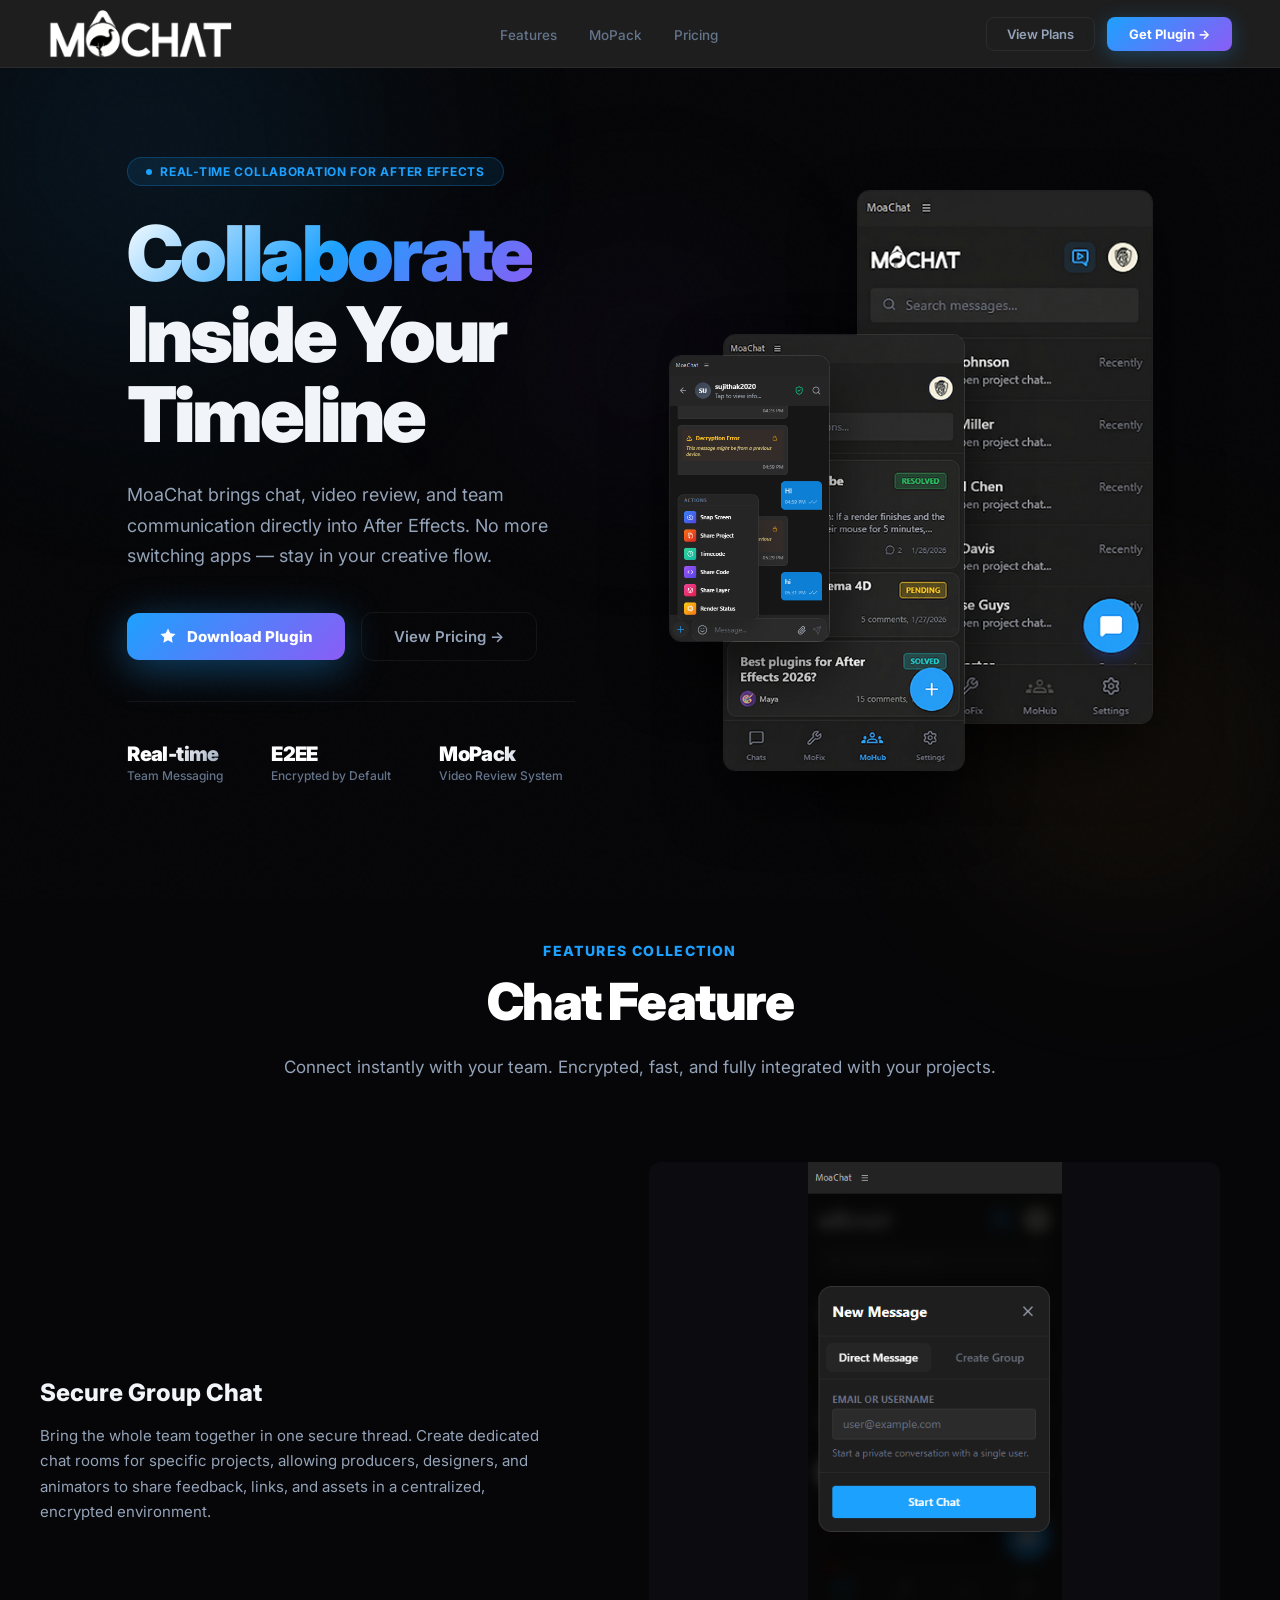
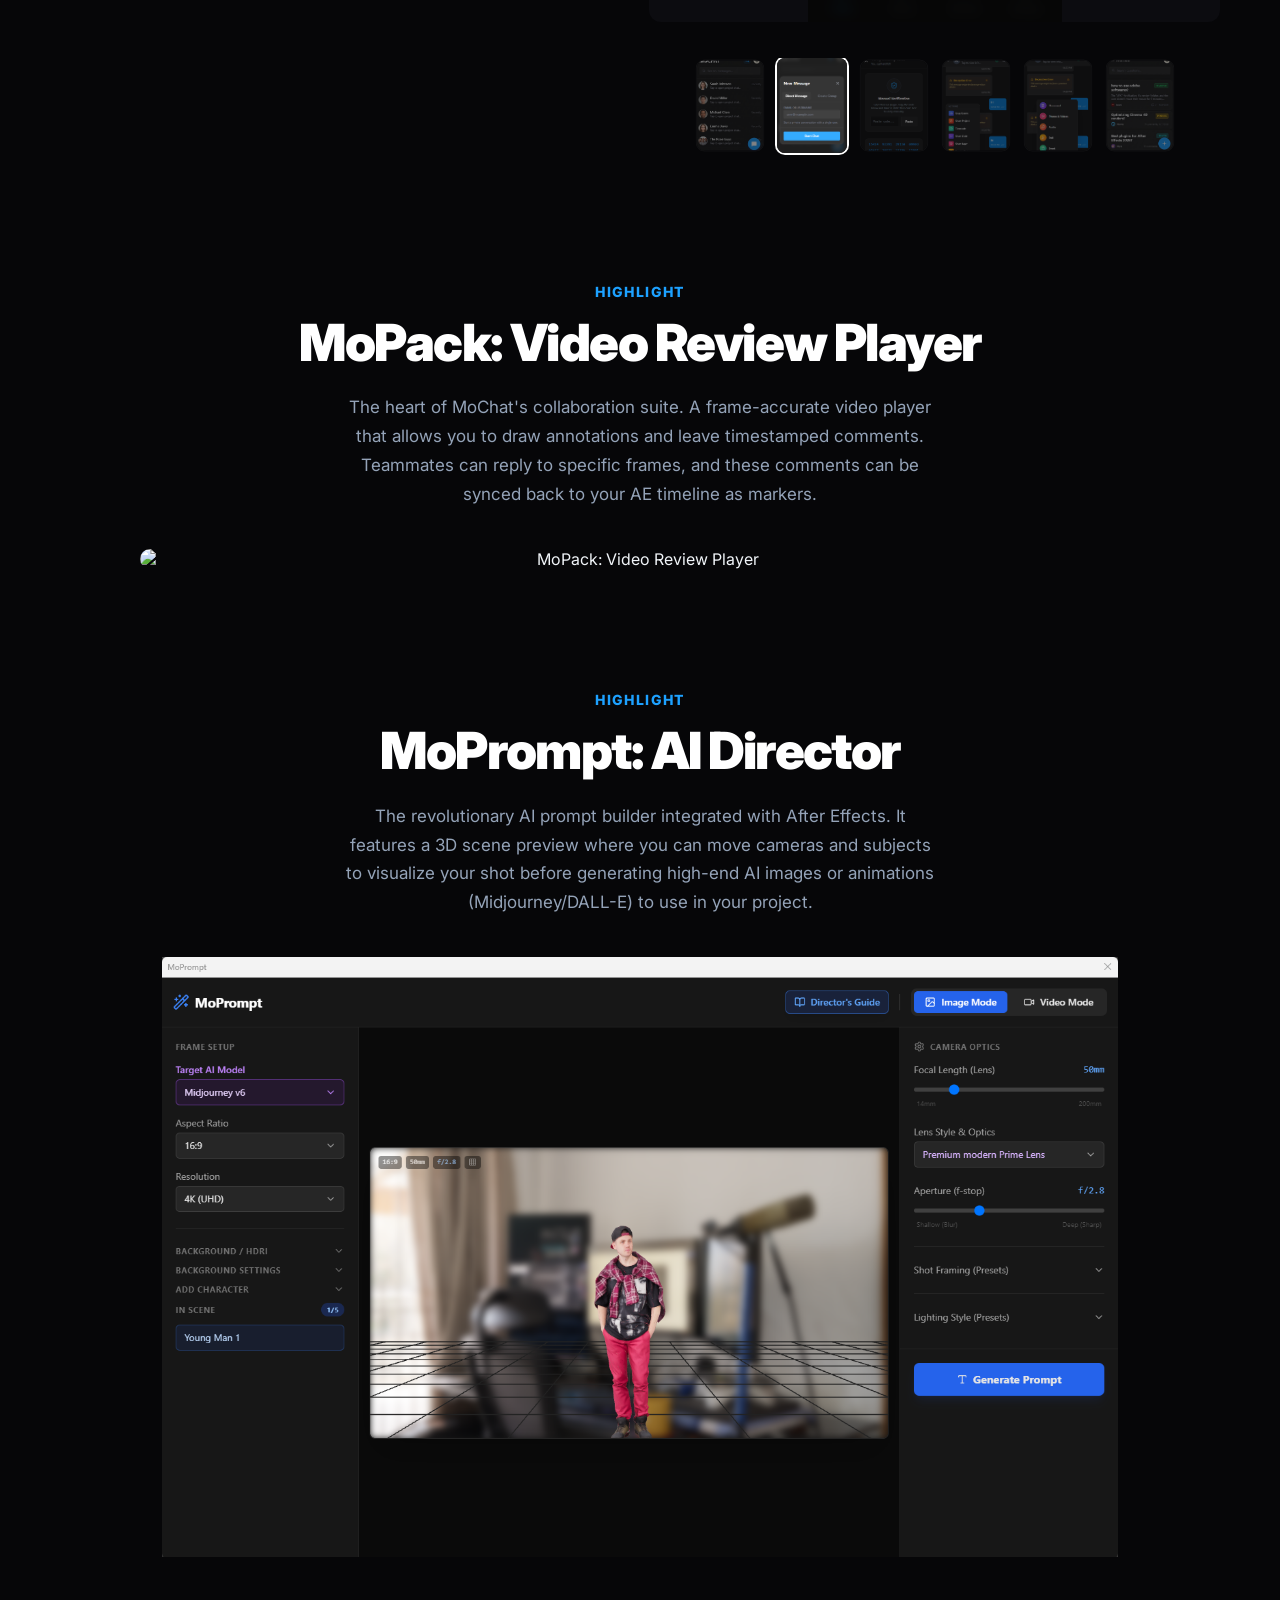
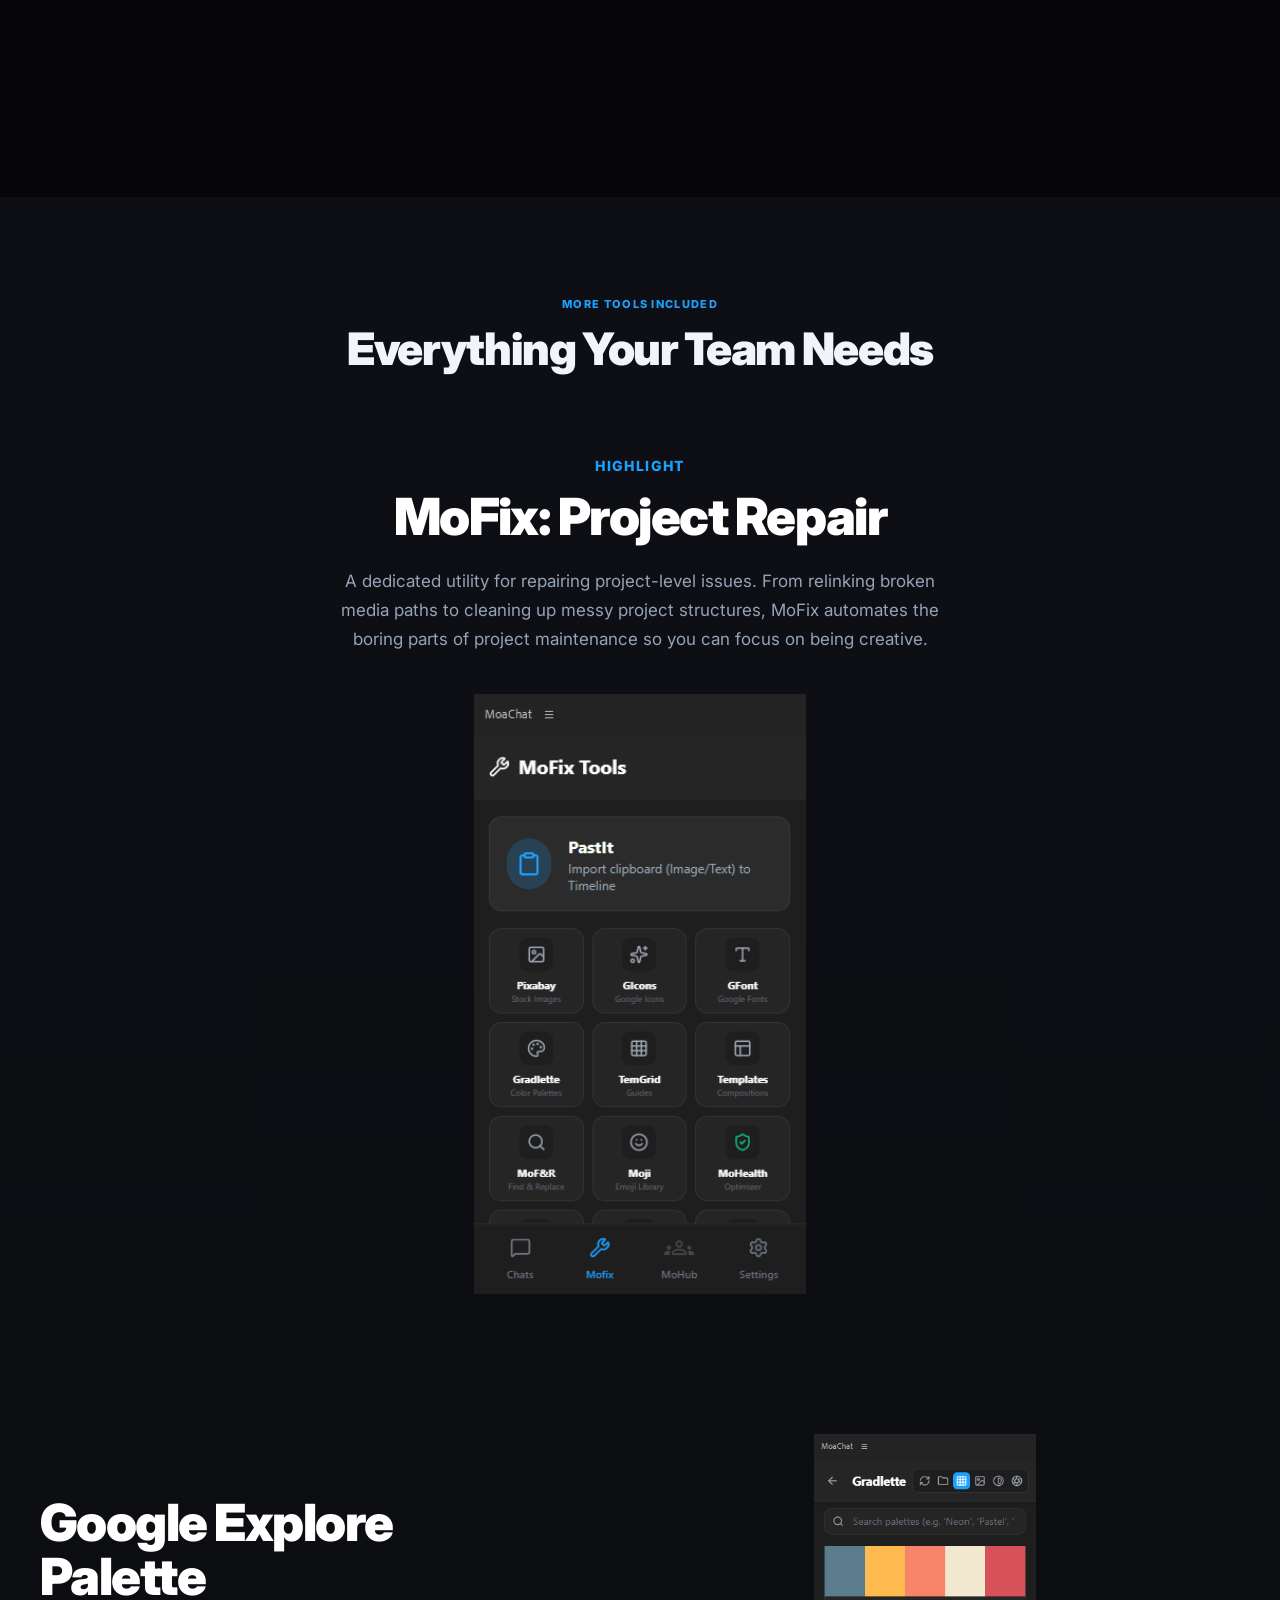
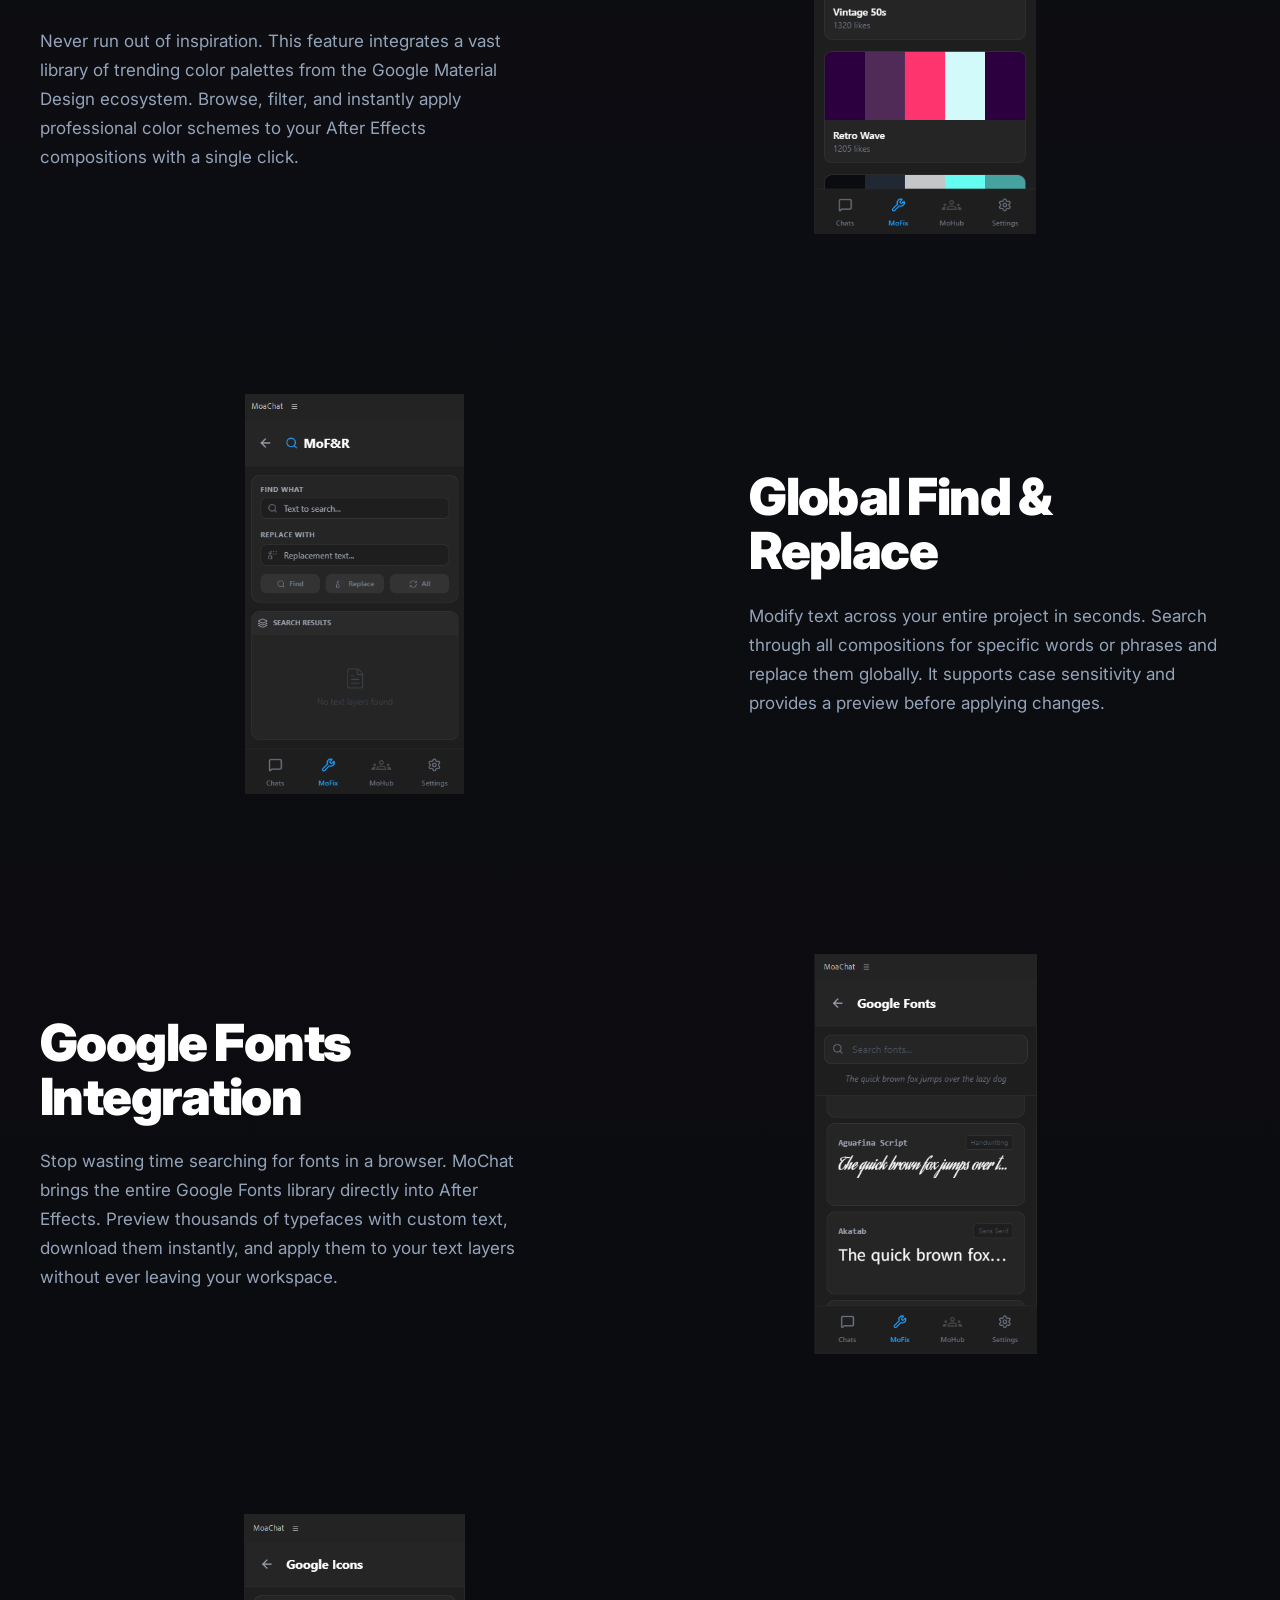
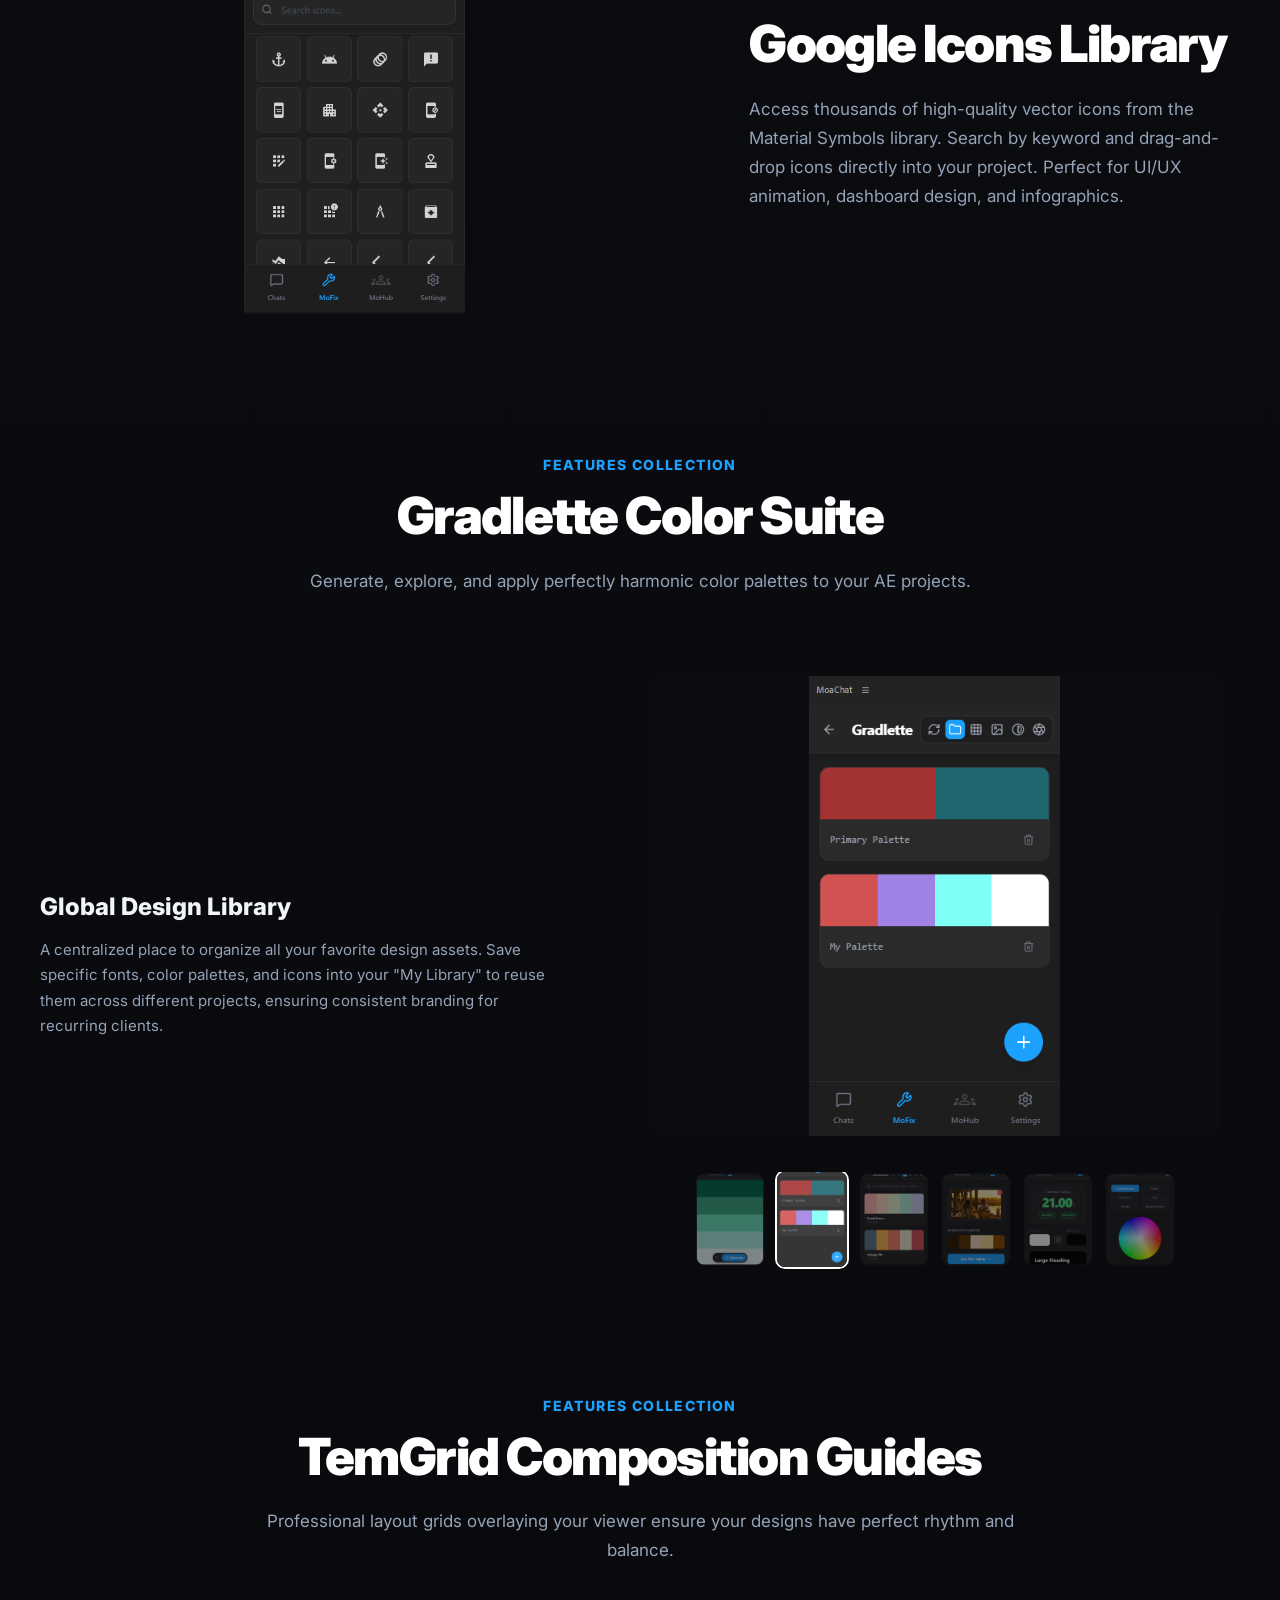
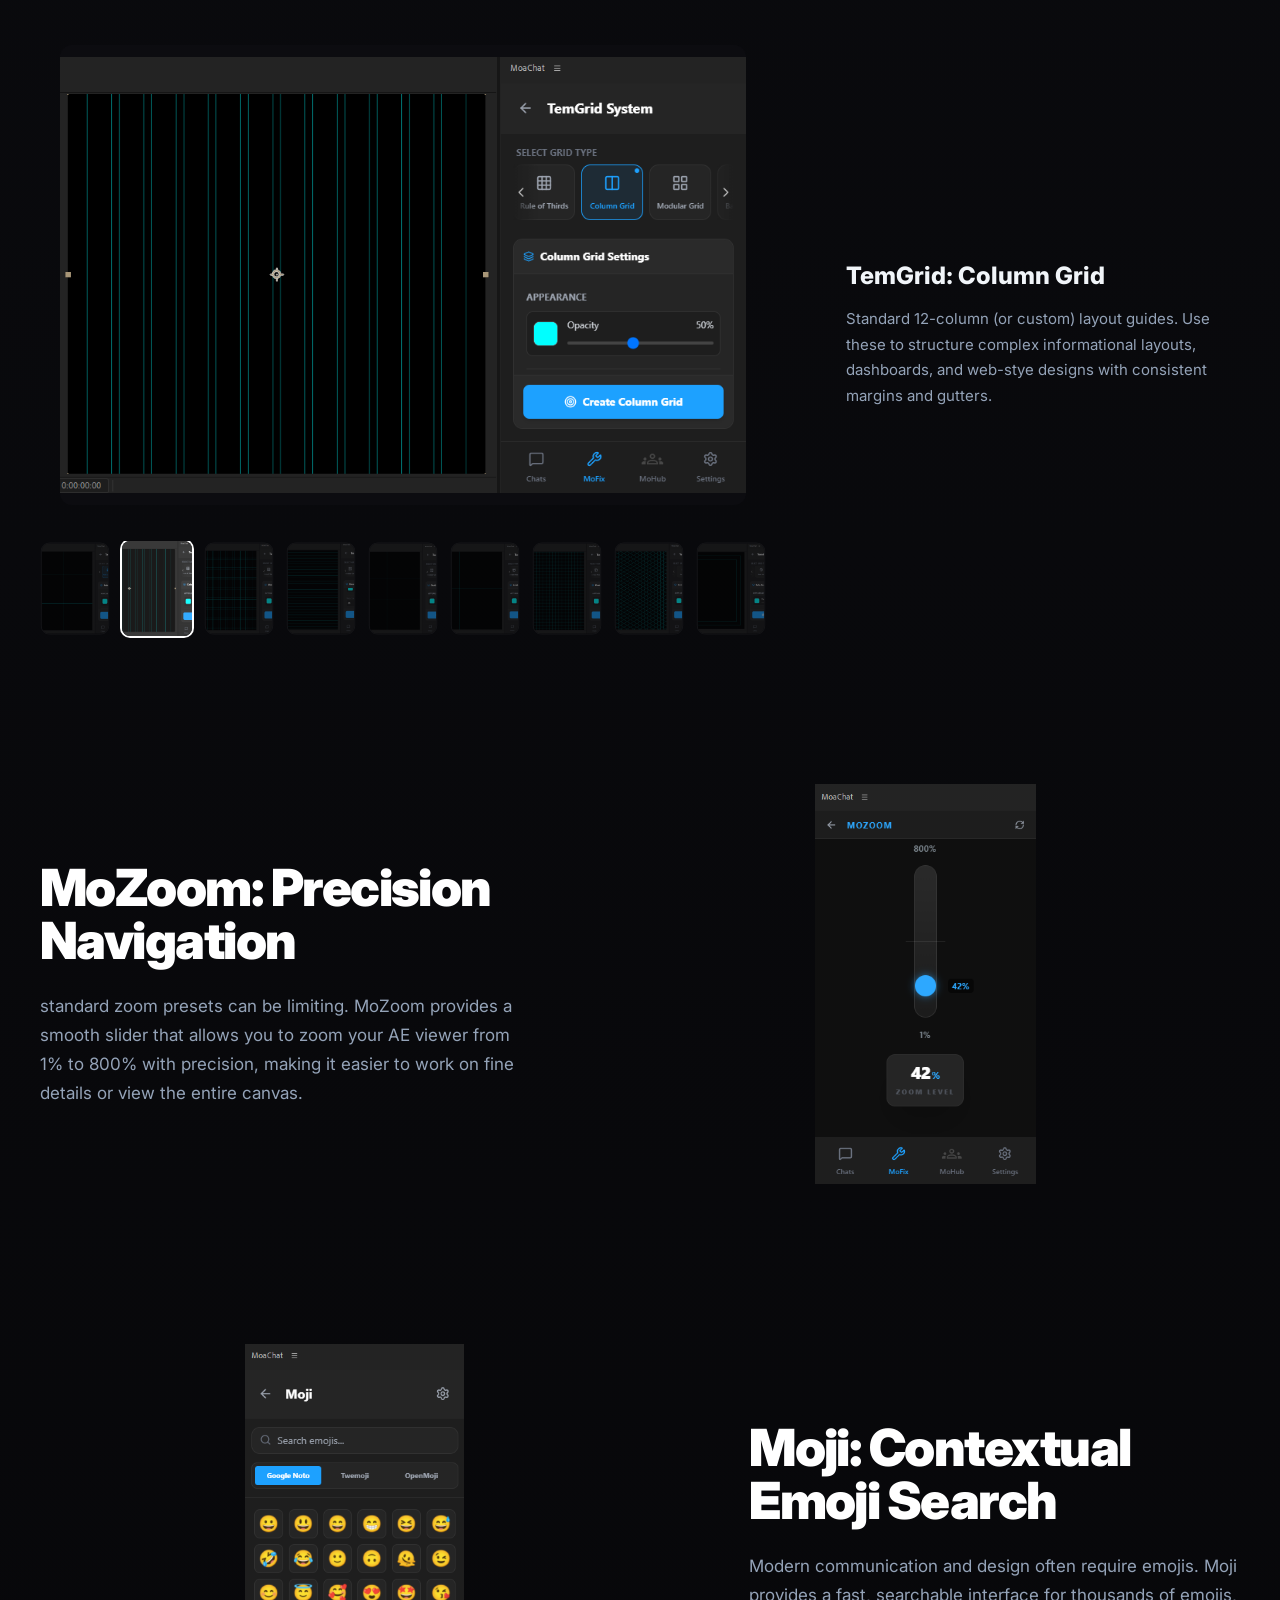
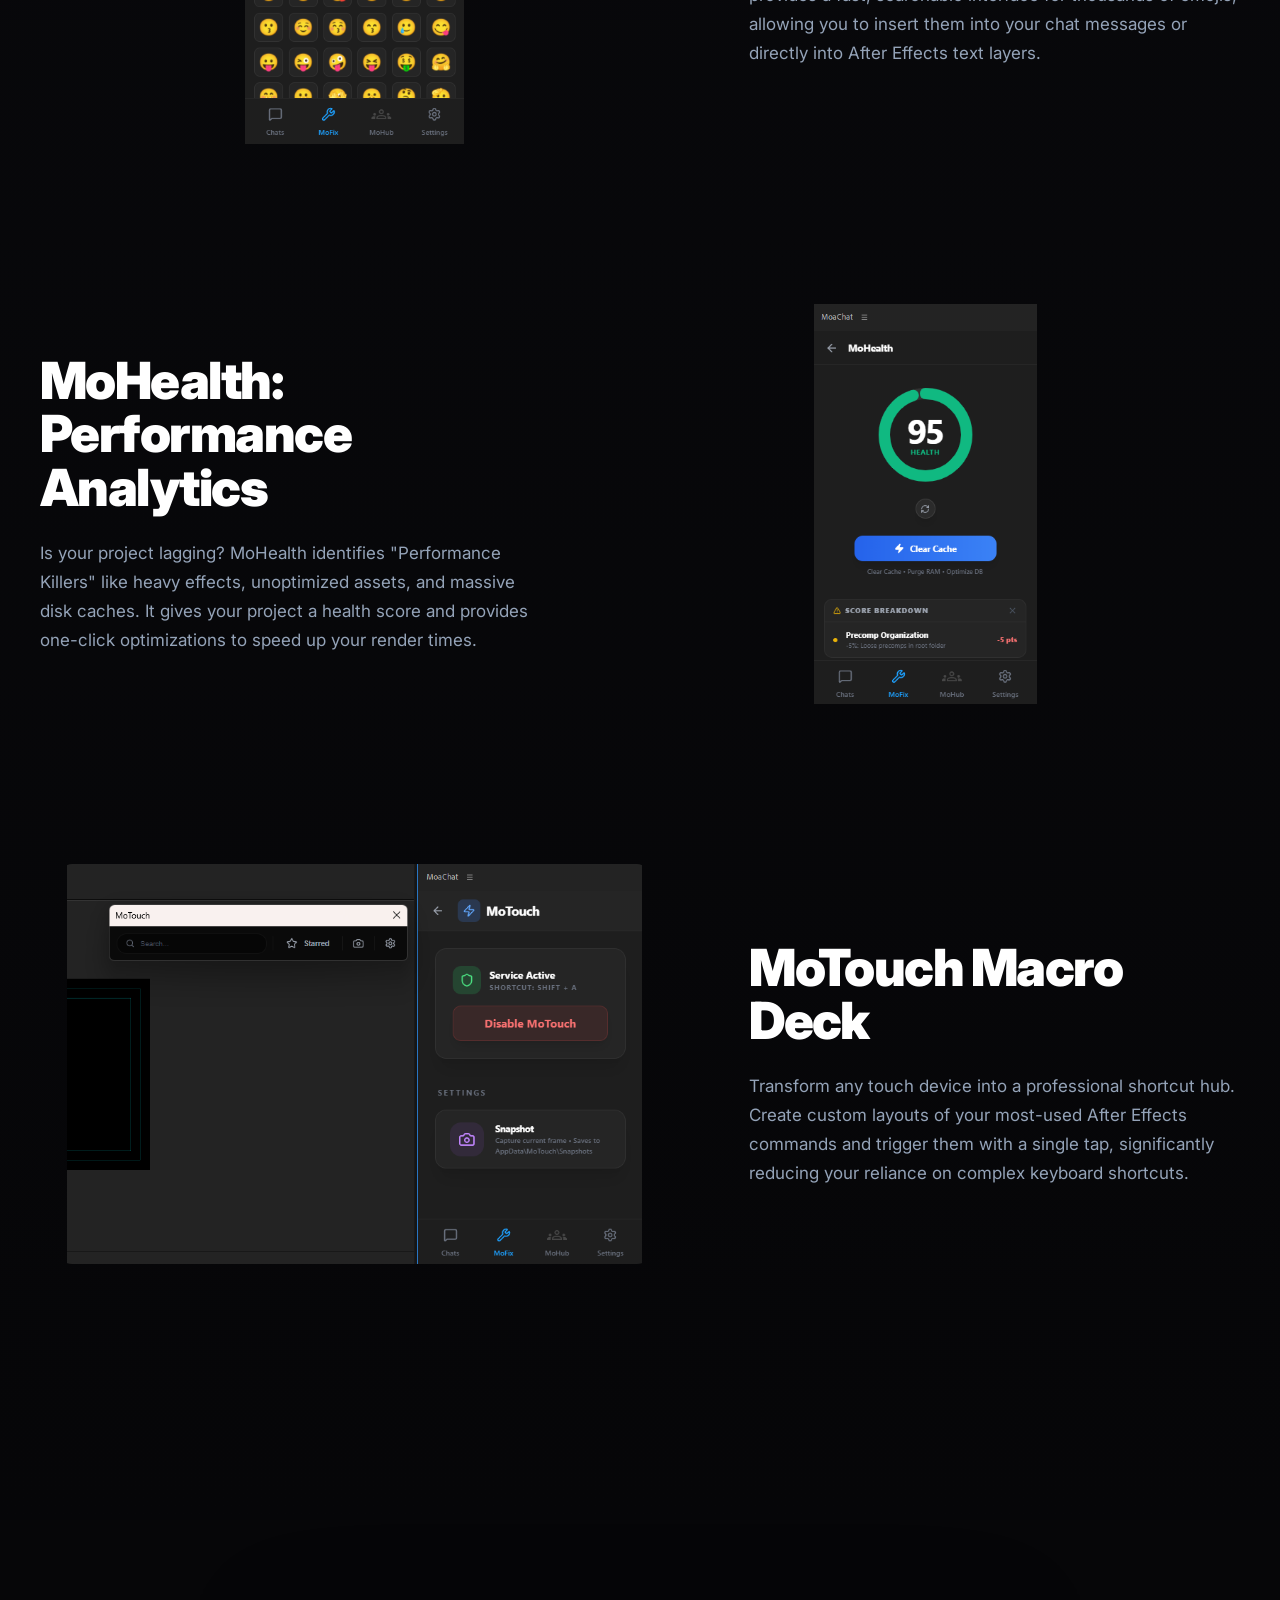
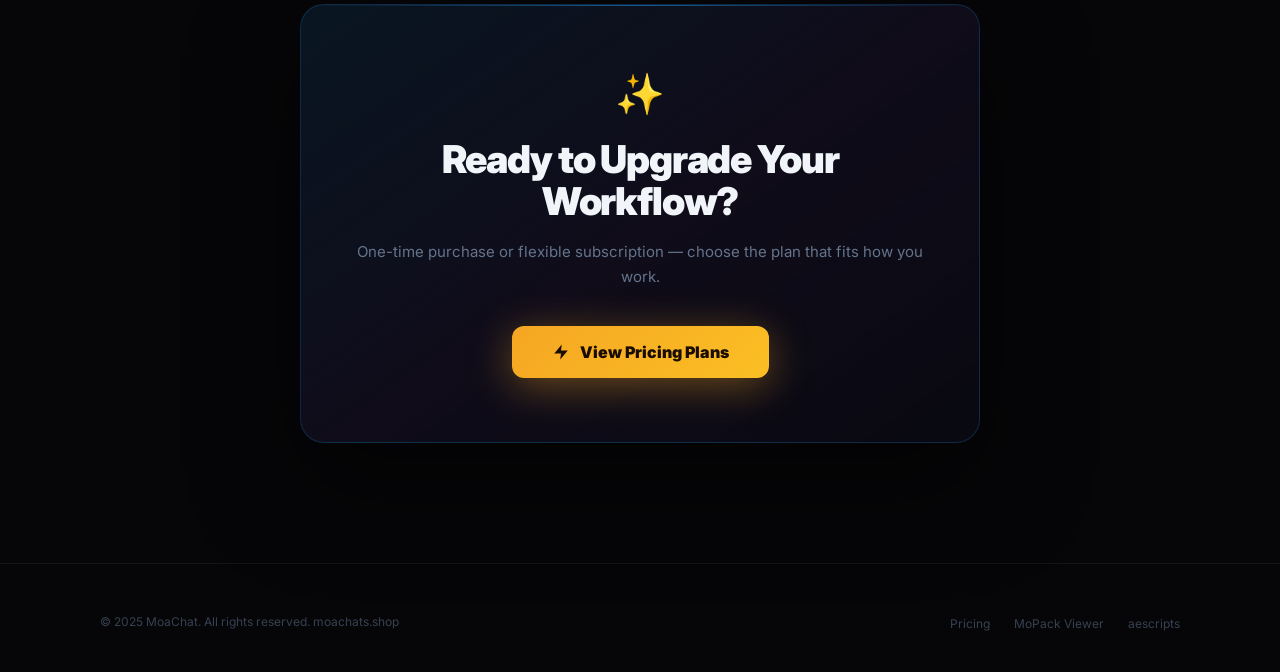
==== index.html @ ee21c56d "Fix buggy build_html.js script truncation logic which disabled sliders" ====
<!DOCTYPE html>
<html lang="en">

<head>
  <meta charset="UTF-8" />
  <meta name="viewport" content="width=device-width, initial-scale=1.0" />
  <title>MoaChat — Collaborate Inside After Effects</title>
  <meta name="description"
    content="MoaChat is the real-time collaboration plugin built for After Effects. Chat, share, review, and iterate — all without leaving your timeline." />
  <link rel="preconnect" href="https://fonts.googleapis.com" />
  <link rel="preconnect" href="https://fonts.gstatic.com" crossorigin />
  <link href="https://fonts.googleapis.com/css2?family=Inter:wght@300;400;500;600;700;800;900&display=swap"
    rel="stylesheet" />
  <style>
    *, *::before, *::after { box-sizing: border-box; margin: 0; padding: 0; }

    :root {
      --gold: #F5A623;
      --blue: #1DA1FF;
      --purple: #8B5CF6;
      --bg: #060608;
      --surface: #0E0F14;
      --surface2: #141620;
      --border: rgba(255,255,255,0.06);
      --muted: #64748B;
      --text: #F1F5F9;
    }

    html { scroll-behavior: smooth; }

    body {
      font-family: 'Inter', sans-serif;
      background: var(--bg);
      color: var(--text);
      min-height: 100vh;
      overflow-x: hidden;
    }

    /* ─── NOISE TEXTURE ─── */
    body::before {
      content: '';
      position: fixed;
      inset: 0;
      background-image: url("data:image/svg+xml,%3Csvg viewBox='0 0 256 256' xmlns='http://www.w3.org/2000/svg'%3E%3Cfilter id='noise'%3E%3CfeTurbulence type='fractalNoise' baseFrequency='0.9' numOctaves='4' stitchTiles='stitch'/%3E%3C/filter%3E%3Crect width='100%25' height='100%25' filter='url(%23noise)' opacity='0.03'/%3E%3C/svg%3E");
      pointer-events: none;
      z-index: 0;
      opacity: 0.4;
    }

    /* ─── ORBS ─── */
    .orb {
      position: fixed;
      border-radius: 50%;
      pointer-events: none;
      z-index: 0;
      filter: blur(80px);
    }
    .orb-1 {
      width: 700px; height: 700px;
      background: radial-gradient(circle, rgba(29,161,255,0.12) 0%, transparent 70%);
      top: -200px; left: -200px;
      animation: orbFloat1 18s ease-in-out infinite alternate;
    }
    .orb-2 {
      width: 500px; height: 500px;
      background: radial-gradient(circle, rgba(245,166,35,0.08) 0%, transparent 70%);
      bottom: -100px; right: -100px;
      animation: orbFloat2 22s ease-in-out infinite alternate;
    }
    .orb-3 {
      width: 400px; height: 400px;
      background: radial-gradient(circle, rgba(139,92,246,0.06) 0%, transparent 70%);
      top: 40%; left: 50%;
      transform: translate(-50%, -50%);
      animation: orbFloat3 16s ease-in-out infinite alternate;
    }
    @keyframes orbFloat1 { to { transform: translate(60px, 40px); } }
    @keyframes orbFloat2 { to { transform: translate(-40px, -60px); } }
    @keyframes orbFloat3 { to { transform: translate(-50%, -50%) translate(30px, -30px); } }

    /* ─── NAV ─── */
    nav {
      position: fixed;
      top: 0; left: 0; right: 0;
      z-index: 100;
      display: flex;
      align-items: center;
      justify-content: space-between;
      padding: 0 48px;
      height: 68px;
      background: #1E1E1E;
      border-bottom: 1px solid var(--border);
      transition: all 0.3s;
    }
    .nav-logo {
      display: flex;
      align-items: center;
      gap: 10px;
      text-decoration: none;
    }
    .logo-icon {
      width: 36px; height: 36px;
      background: linear-gradient(135deg, #1DA1FF, #8B5CF6);
      border-radius: 10px;
      display: flex;
      align-items: center;
      justify-content: center;
      font-weight: 900;
      font-size: 14px;
      color: white;
      letter-spacing: -0.5px;
      box-shadow: 0 0 20px rgba(29,161,255,0.3);
    }
    .logo-text {
      font-size: 17px;
      font-weight: 800;
      color: white;
      letter-spacing: -0.02em;
    }
    .logo-text span { color: var(--blue); }
    .nav-links {
      display: flex;
      align-items: center;
      gap: 32px;
      list-style: none;
    }
    .nav-links a {
      font-size: 13.5px;
      font-weight: 500;
      color: var(--muted);
      text-decoration: none;
      transition: color 0.2s;
    }
    .nav-links a:hover { color: white; }
    .nav-cta {
      display: flex;
      align-items: center;
      gap: 12px;
    }
    .btn-outline {
      padding: 8px 20px;
      border: 1px solid var(--border);
      border-radius: 8px;
      color: #94A3B8;
      font-size: 13px;
      font-weight: 600;
      text-decoration: none;
      transition: all 0.2s;
    }
    .btn-outline:hover { border-color: rgba(255,255,255,0.2); color: white; }
    .btn-primary {
      padding: 9px 22px;
      background: linear-gradient(135deg, var(--blue), var(--purple));
      border-radius: 8px;
      color: white;
      font-size: 13px;
      font-weight: 700;
      text-decoration: none;
      transition: all 0.2s;
      box-shadow: 0 4px 20px rgba(29,161,255,0.3);
    }
    .btn-primary:hover { box-shadow: 0 8px 30px rgba(29,161,255,0.5); transform: translateY(-1px); }

    /* ─── SECTIONS ─── */
    section { position: relative; z-index: 1; }

    /* ─── HERO ─── */
    .hero {
      min-height: 100vh;
      display: flex;
      align-items: center;
      justify-content: center;
      text-align: center;
      padding: 120px 24px 80px;
    }
    .hero-inner { max-width: 860px; }
    .hero-badge {
      display: inline-flex;
      align-items: center;
      gap: 8px;
      background: rgba(29,161,255,0.1);
      border: 1px solid rgba(29,161,255,0.25);
      color: var(--blue);
      font-size: 12px;
      font-weight: 700;
      letter-spacing: 0.06em;
      text-transform: uppercase;
      padding: 6px 18px;
      border-radius: 99px;
      margin-bottom: 28px;
    }
    .hero-badge .dot {
      width: 6px; height: 6px;
      background: var(--blue);
      border-radius: 50%;
      animation: pulse 2s ease-in-out infinite;
    }
    @keyframes pulse { 0%, 100% { opacity: 1; transform: scale(1); } 50% { opacity: 0.5; transform: scale(0.8); } }
    .hero h1 {
      font-size: clamp(2.6rem, 6vw, 5rem);
      font-weight: 900;
      line-height: 1.05;
      letter-spacing: -0.04em;
      margin-bottom: 24px;
    }
    .hero h1 .gradient-text {
      background: linear-gradient(135deg, #fff 0%, #1DA1FF 50%, #8B5CF6 100%);
      -webkit-background-clip: text;
      -webkit-text-fill-color: transparent;
      background-clip: text;
    }
    .hero-sub {
      font-size: 18px;
      line-height: 1.7;
      color: #94A3B8;
      max-width: 560px;
      margin: 0 auto 40px;
    }
    .hero-actions {
      display: flex;
      align-items: center;
      justify-content: center;
      gap: 16px;
      flex-wrap: wrap;
    }
    .btn-hero {
      display: inline-flex;
      align-items: center;
      gap: 10px;
      padding: 14px 32px;
      background: linear-gradient(135deg, var(--blue), var(--purple));
      border-radius: 12px;
      color: white;
      font-size: 15px;
      font-weight: 800;
      text-decoration: none;
      box-shadow: 0 8px 40px rgba(29,161,255,0.4);
      transition: all 0.3s;
    }
    .btn-hero:hover { box-shadow: 0 12px 50px rgba(29,161,255,0.6); transform: translateY(-2px); }
    .btn-hero-ghost {
      display: inline-flex;
      align-items: center;
      gap: 10px;
      padding: 14px 32px;
      border: 1px solid var(--border);
      border-radius: 12px;
      color: #94A3B8;
      font-size: 15px;
      font-weight: 600;
      text-decoration: none;
      transition: all 0.3s;
    }
    .btn-hero-ghost:hover { border-color: rgba(255,255,255,0.2); color: white; transform: translateY(-2px); }

    /* Hero stats */
    .hero-stats {
      display: flex;
      align-items: center;
      justify-content: center;
      gap: 48px;
      margin-top: 72px;
      padding-top: 40px;
      border-top: 1px solid var(--border);
      flex-wrap: wrap;
    }
    .stat-item { text-align: center; }
    .stat-num {
      font-size: 28px;
      font-weight: 900;
      letter-spacing: -0.03em;
      background: linear-gradient(135deg, white 40%, #94A3B8 100%);
      -webkit-background-clip: text;
      -webkit-text-fill-color: transparent;
      background-clip: text;
    }
    .stat-label { font-size: 12px; color: var(--muted); margin-top: 2px; font-weight: 500; }

    /* ─── MOCKUP / PREVIEW ─── */
    .preview-section {
      padding: 40px 24px 120px;
      display: flex;
      justify-content: center;
    }
    .preview-wrapper {
      max-width: 1000px;
      width: 100%;
      background: var(--surface);
      border: 1px solid var(--border);
      border-radius: 20px;
      overflow: hidden;
      box-shadow: 0 40px 120px rgba(0,0,0,0.6), 0 0 0 1px rgba(255,255,255,0.04);
      position: relative;
    }
    .preview-topbar {
      background: var(--surface2);
      border-bottom: 1px solid var(--border);
      padding: 12px 20px;
      display: flex;
      align-items: center;
      gap: 8px;
    }
    .preview-dots span {
      display: inline-block;
      width: 10px; height: 10px;
      border-radius: 50%;
    }
    .preview-dots .d1 { background: #FF5F57; }
    .preview-dots .d2 { background: #FEBC2E; }
    .preview-dots .d3 { background: #28C840; }
    .preview-url {
      flex: 1;
      background: rgba(255,255,255,0.04);
      border: 1px solid var(--border);
      border-radius: 6px;
      padding: 5px 14px;
      font-size: 11px;
      color: var(--muted);
      text-align: center;
      margin: 0 16px;
    }
    .preview-body {
      display: grid;
      grid-template-columns: 1fr 280px;
      min-height: 380px;
    }
    .preview-player {
      background: #000;
      display: flex;
      align-items: center;
      justify-content: center;
      position: relative;
      overflow: hidden;
    }
    .preview-play-btn {
      width: 64px; height: 64px;
      background: rgba(255,255,255,0.1);
      border: 2px solid rgba(255,255,255,0.3);
      border-radius: 50%;
      display: flex;
      align-items: center;
      justify-content: center;
      backdrop-filter: blur(10px);
    }
    .preview-play-btn svg { margin-left: 4px; }
    .preview-timeline {
      position: absolute;
      bottom: 0; left: 0; right: 0;
      height: 50px;
      background: rgba(0,0,0,0.8);
      border-top: 1px solid rgba(255,255,255,0.06);
      display: flex;
      align-items: center;
      padding: 0 16px;
      gap: 12px;
    }
    .timeline-bar {
      flex: 1;
      height: 6px;
      background: rgba(255,255,255,0.1);
      border-radius: 3px;
      position: relative;
    }
    .timeline-progress {
      position: absolute;
      left: 0; top: 0; bottom: 0;
      width: 40%;
      background: linear-gradient(90deg, var(--blue), var(--purple));
      border-radius: 3px;
    }
    .preview-sidebar {
      border-left: 1px solid var(--border);
      background: var(--surface2);
      display: flex;
      flex-direction: column;
    }
    .sidebar-header {
      padding: 14px 16px;
      border-bottom: 1px solid var(--border);
      font-size: 12px;
      font-weight: 700;
      color: white;
    }
    .comment-item {
      padding: 12px 16px;
      border-bottom: 1px solid var(--border);
    }
    .comment-user {
      display: flex;
      align-items: center;
      gap: 8px;
      margin-bottom: 6px;
    }
    .comment-avatar {
      width: 22px; height: 22px;
      border-radius: 50%;
      display: flex;
      align-items: center;
      justify-content: center;
      font-size: 9px;
      font-weight: 800;
      color: white;
    }
    .comment-name { font-size: 11px; font-weight: 700; }
    .comment-time { font-size: 10px; color: var(--muted); margin-left: auto; }
    .comment-text { font-size: 11px; color: #94A3B8; line-height: 1.5; }
    .comment-ts {
      display: inline-block;
      margin-top: 4px;
      font-size: 9px;
      font-weight: 700;
      background: rgba(29,161,255,0.15);
      color: var(--blue);
      padding: 2px 6px;
      border-radius: 4px;
    }

    /* ─── FEATURES ─── */
    .features-section {
      padding: 80px 24px 120px;
    }
    .section-eyebrow {
      text-align: center;
      font-size: 11px;
      font-weight: 800;
      letter-spacing: 0.12em;
      text-transform: uppercase;
      color: var(--blue);
      margin-bottom: 14px;
    }
    .section-title {
      text-align: center;
      font-size: clamp(1.8rem, 3.5vw, 2.8rem);
      font-weight: 900;
      letter-spacing: -0.03em;
      line-height: 1.1;
      margin-bottom: 16px;
    }
    .section-sub {
      text-align: center;
      font-size: 15px;
      color: var(--muted);
      max-width: 480px;
      margin: 0 auto 72px;
      line-height: 1.7;
    }
    .features-grid {
      display: grid;
      grid-template-columns: repeat(auto-fit, minmax(280px, 1fr));
      gap: 20px;
      max-width: 1080px;
      margin: 0 auto;
    }
    .feature-img-card {
      background: var(--surface);
      border: 1px solid var(--border);
      border-radius: 16px;
      overflow: hidden;
      display: flex;
      flex-direction: column;
      transition: border-color 0.3s, transform 0.3s;
    }
    .feature-img-card:hover {
      border-color: rgba(29,161,255,0.3);
      transform: translateY(-4px);
    }
    .feature-img-wrapper {
      width: 100%;
      height: 180px;
      background: #111;
      border-bottom: 1px solid var(--border);
      overflow: hidden;
      position: relative;
    }
    .feature-img-wrapper img {
      width: 100%;
      height: 100%;
      object-fit: cover;
      object-position: top center;
      opacity: 0.9;
      transition: opacity 0.3s, transform 0.5s ease-out;
    }
    .feature-img-card:hover .feature-img-wrapper img {
      opacity: 1;
      transform: scale(1.05);
    }
    .feature-img-content {
      padding: 24px;
      flex: 1;
      display: flex;
      flex-direction: column;
    }
    .feature-img-content h3 {
      font-size: 16px;
      font-weight: 800;
      margin-bottom: 8px;
      letter-spacing: -0.01em;
    }
    .feature-img-content p {
      font-size: 13px;
      color: #94A3B8;
      line-height: 1.7;
      margin-bottom: 0;
    }

    /* ─── PREMIUM SPLIT SECTIONS (MT MOGRAPH STYLE) ─── */
    .premium-splits {
      display: flex;
      flex-direction: column;
      gap: 120px;
      margin-bottom: 120px;
      max-width: 1200px;
      margin-left: auto;
      margin-right: auto;
    }
    .feature-split {
      display: flex;
      flex-direction: column;
      align-items: center;
      gap: 60px;
    }
    @media (min-width: 900px) {
      .feature-split {
        flex-direction: row;
        gap: 80px;
      }
      .feature-split:nth-child(even) {
        flex-direction: row-reverse;
      }
    }
    .split-text {
      flex: 1;
      min-width: 300px;
    }
    .split-eyebrow {
      font-size: 14px;
      font-weight: 800;
      letter-spacing: 0.1em;
      text-transform: uppercase;
      color: var(--blue);
      margin-bottom: 16px;
      display: inline-block;
    }
    .split-title {
      font-size: clamp(2rem, 4vw, 3.5rem);
      font-weight: 900;
      line-height: 1.05;
      letter-spacing: -0.03em;
      margin-bottom: 24px;
      color: #fff;
    }
    .split-desc {
      font-size: 17px;
      color: #94A3B8;
      line-height: 1.7;
    }
    .split-visual {
      flex: 1.2;
      position: relative;
    }
    .split-visual img {
      width: 100%;
      height: auto;
      display: block;
      transition: transform 0.6s cubic-bezier(0.16, 1, 0.3, 1);
    }
    .split-visual:hover img {
      transform: scale(1.03);
    }

    /* ─── MOPACK ─── */
    .mopack-section {
      padding: 80px 24px 120px;
      background: linear-gradient(180deg, transparent 0%, rgba(29,161,255,0.02) 50%, transparent 100%);
    }
    .mopack-inner {
      max-width: 1080px;
      margin: 0 auto;
      display: grid;
      grid-template-columns: 1fr 1fr;
      gap: 64px;
      align-items: center;
    }
    .mopack-text h2 {
      font-size: clamp(1.8rem, 3vw, 2.6rem);
      font-weight: 900;
      letter-spacing: -0.03em;
      line-height: 1.1;
      margin-bottom: 18px;
    }
    .mopack-text p {
      font-size: 15px;
      color: #64748B;
      line-height: 1.8;
      margin-bottom: 28px;
    }
    .mopack-features {
      list-style: none;
      display: flex;
      flex-direction: column;
      gap: 10px;
    }
    .mopack-features li {
      display: flex;
      align-items: center;
      gap: 10px;
      font-size: 14px;
      color: #94A3B8;
    }
    .mopack-features li::before {
      content: '✓';
      color: var(--blue);
      font-weight: 800;
      font-size: 13px;
    }
    .mopack-visual {
      background: var(--surface);
      border: 1px solid var(--border);
      border-radius: 16px;
      padding: 24px;
      box-shadow: 0 20px 80px rgba(0,0,0,0.4);
    }
    .mopack-header {
      display: flex;
      align-items: center;
      gap: 10px;
      margin-bottom: 18px;
    }
    .mopack-dot {
      width: 10px; height: 10px;
      border-radius: 50%;
      background: var(--blue);
      box-shadow: 0 0 8px rgba(29,161,255,0.6);
      animation: pulse 2s ease-in-out infinite;
    }
    .mopack-title { font-size: 13px; font-weight: 700; }
    .mopack-thumb {
      background: linear-gradient(135deg, rgba(29,161,255,0.1), rgba(139,92,246,0.1));
      border: 1px solid rgba(29,161,255,0.15);
      border-radius: 10px;
      height: 140px;
      display: flex;
      align-items: center;
      justify-content: center;
      margin-bottom: 16px;
      position: relative;
      overflow: hidden;
    }
    .mopack-thumb::after {
      content: '';
      position: absolute;
      inset: 0;
      background: linear-gradient(135deg, rgba(29,161,255,0.05), transparent);
    }
    .share-link-box {
      background: rgba(0,0,0,0.4);
      border: 1px solid rgba(29,161,255,0.2);
      border-radius: 8px;
      padding: 10px 14px;
      display: flex;
      align-items: center;
      justify-content: space-between;
      gap: 10px;
    }
    .share-link-text {
      font-size: 11px;
      font-family: monospace;
      color: var(--blue);
      opacity: 0.8;
      overflow: hidden;
      text-overflow: ellipsis;
      white-space: nowrap;
    }
    .share-copy-btn {
      background: var(--blue);
      color: white;
      border: none;
      border-radius: 6px;
      padding: 5px 12px;
      font-size: 11px;
      font-weight: 700;
      cursor: pointer;
      white-space: nowrap;
    }

    /* ─── PRICING CTA ─── */
    .pricing-cta {
      padding: 80px 24px 120px;
    }
    .pricing-cta-inner {
      max-width: 680px;
      margin: 0 auto;
      background: linear-gradient(145deg, rgba(29,161,255,0.1), rgba(139,92,246,0.08), rgba(10,10,20,0.8));
      border: 1px solid rgba(29,161,255,0.2);
      border-radius: 24px;
      padding: 64px 48px;
      text-align: center;
      box-shadow: 0 40px 100px rgba(0,0,0,0.5);
      position: relative;
      overflow: hidden;
    }
    .pricing-cta-inner::before {
      content: '';
      position: absolute;
      top: 0; left: 0; right: 0;
      height: 1px;
      background: linear-gradient(90deg, transparent, rgba(29,161,255,0.5), transparent);
    }
    .pricing-cta h2 {
      font-size: clamp(1.9rem, 3vw, 2.8rem);
      font-weight: 900;
      letter-spacing: -0.03em;
      margin-bottom: 16px;
      line-height: 1.1;
    }
    .pricing-cta p {
      font-size: 15px;
      color: #64748B;
      line-height: 1.7;
      margin-bottom: 36px;
    }
    .pricing-btn {
      display: inline-flex;
      align-items: center;
      gap: 10px;
      padding: 16px 40px;
      background: linear-gradient(135deg, var(--gold), #FBBF24);
      border-radius: 12px;
      color: #1a0d00;
      font-size: 16px;
      font-weight: 900;
      text-decoration: none;
      box-shadow: 0 8px 40px rgba(245,166,35,0.4);
      transition: all 0.3s;
    }
    .pricing-btn:hover { box-shadow: 0 12px 50px rgba(245,166,35,0.6); transform: translateY(-2px) scale(1.02); }

    /* ─── FOOTER ─── */
    footer {
      position: relative;
      z-index: 1;
      border-top: 1px solid var(--border);
      padding: 48px 48px 40px;
    }
    .footer-inner {
      max-width: 1080px;
      margin: 0 auto;
      display: flex;
      align-items: center;
      justify-content: space-between;
      flex-wrap: wrap;
      gap: 24px;
    }
    .footer-copy { font-size: 12px; color: #374151; }
    .footer-links {
      display: flex;
      gap: 24px;
      list-style: none;
    }
    .footer-links a {
      font-size: 12px;
      color: #374151;
      text-decoration: none;
      transition: color 0.2s;
    }
    .footer-links a:hover { color: var(--muted); }

    /* ─── RESPONSIVE ─── */
    @media (max-width: 768px) {
      nav { padding: 0 20px; }
      .nav-links { display: none; }
      .mopack-inner { grid-template-columns: 1fr; gap: 40px; }
      .preview-body { grid-template-columns: 1fr; }
      .preview-sidebar { display: none; }
      .footer-inner { flex-direction: column; align-items: flex-start; }
      .pricing-cta-inner { padding: 40px 24px; }
    }

    /* ─── SCROLL ANIMATIONS ─── */
    .fade-up {
      opacity: 0;
      transform: translateY(30px);
      transition: opacity 0.7s ease, transform 0.7s ease;
    }
    .fade-up.visible {
      opacity: 1;
      transform: translateY(0);
    }
  
    .carousel-caption {
        position: absolute;
        bottom: 0; left: 0; right: 0;
        background: linear-gradient(to top, rgba(0,0,0,0.95), transparent);
        padding: 40px 24px 24px;
        pointer-events: none;
    }
    .carousel-container:hover .carousel-caption { opacity: 1; }

    .carousel-container {
        position: relative; overflow: hidden; height: 420px;
    }
    .carousel-track {
        display: flex; height: 100%; width: 100%; position: relative; overflow: hidden;
    }
    .carousel-slide {
        position: absolute; inset: 0;
        opacity: 0; transition: opacity 0.5s ease;
        pointer-events: none;
    }
    .carousel-slide.active { opacity: 1; pointer-events: auto; }
    .carousel-slide img { width: 100%; height: 100%; object-fit: contain; background: #0c0c10; display: block; }
    .carousel-caption {
        position: absolute; bottom: 0; left: 0; right: 0;
        background: linear-gradient(to top, rgba(0,0,0,0.95), transparent);
        padding: 40px 24px 24px;
    }
    .carousel-caption h3 { font-size: 18px; font-weight: 800; margin-bottom: 6px; }
    .carousel-caption p { font-size: 13px; color: #94A3B8; line-height: 1.6; margin: 0; }
    
    .carousel-btn {
        position: absolute; top: 50%; transform: translateY(-50%);
        width: 36px; height: 36px; border-radius: 50%;
        background: rgba(29,161,255,0.2); border: 1px solid rgba(29,161,255,0.4);
        color: white; cursor: pointer; z-index: 10;
        display: flex; align-items: center; justify-content: center;
        transition: all 0.2s;
    }
    .carousel-btn:hover { background: rgba(29,161,255,0.8); }
    .carousel-prev { left: 16px; }
    .carousel-next { right: 16px; }

    .carousel-nav {
        position: absolute; bottom: 16px; right: 16px;
        display: flex; gap: 8px; z-index: 10;
    }
    .carousel-dot {
        width: 8px; height: 8px; border-radius: 50%;
        background: rgba(255,255,255,0.3); cursor: pointer; transition: background 0.3s;
    }
    .carousel-dot.active { background: #1DA1FF; box-shadow: 0 0 10px #1DA1FF; }

    @media (min-width: 900px) {
        .feature-split.force-reverse { flex-direction: row-reverse !important; }
    }

    .carousel-container {
        position: relative; overflow: hidden; height: 500px;
        background: #141620; padding: 20px;
    }
    .carousel-track {
        display: flex; height: 100%; width: 100%; position: relative; overflow: hidden;
    }
    .carousel-slide {
        position: absolute; inset: 0;
        opacity: 0; transition: opacity 0.5s ease;
        pointer-events: none;
    }
    .carousel-slide.active { opacity: 1; pointer-events: auto; }
    .carousel-slide img { 
        width: 100%; height: 100%; object-fit: contain; 
        max-height: 500px; margin: 0 auto; display: block; border-radius: 12px;
    }
    .carousel-caption {
        position: absolute; bottom: 0; left: 0; right: 0;
        background: linear-gradient(to top, rgba(0,0,0,0.95), transparent);
        padding: 40px 24px 24px; border-radius: 0 0 20px 20px;
    }
    .carousel-caption h3 { font-size: 18px; font-weight: 800; margin-bottom: 6px; }
    .carousel-caption p { font-size: 13px; color: #94A3B8; line-height: 1.6; margin: 0; }
    
    .carousel-btn {
        position: absolute; top: 50%; transform: translateY(-50%);
        width: 36px; height: 36px; border-radius: 50%;
        background: rgba(29,161,255,0.2); border: 1px solid rgba(29,161,255,0.4);
        color: white; cursor: pointer; z-index: 10;
        display: flex; align-items: center; justify-content: center;
        transition: all 0.2s;
    }
    .carousel-btn:hover { background: rgba(29,161,255,0.8); }
    .carousel-prev { left: 16px; }
    .carousel-next { right: 16px; }

    .carousel-nav {
        position: absolute; bottom: 16px; right: 16px;
        display: flex; gap: 8px; z-index: 10;
    }
    .carousel-dot {
        width: 8px; height: 8px; border-radius: 50%;
        background: rgba(255,255,255,0.3); cursor: pointer; transition: background 0.3s;
    }
    .carousel-dot.active { background: #1DA1FF; box-shadow: 0 0 10px #1DA1FF; }

    /* Side features image handling */
    .side-visual { background: #141620; padding: 20px; display: flex; align-items: center; justify-content: center; }
    .side-visual img { max-width: 100%; max-height: 400px; object-fit: contain; border-radius: 12px; }

    @media (min-width: 900px) {
        .feature-split.force-reverse { flex-direction: row-reverse !important; }
    }

    .carousel-container {
        position: relative; overflow: hidden; height: 500px;
        background: #141620; padding: 20px;
    }
    .carousel-track {
        display: flex; height: 100%; width: 100%; position: relative; overflow: hidden;
    }
    .carousel-slide {
        position: absolute; inset: 0;
        opacity: 0; transition: opacity 0.5s ease;
        pointer-events: none;
    }
    .carousel-slide.active { opacity: 1; pointer-events: auto; }
    .carousel-slide img { 
        width: 100%; height: 100%; object-fit: contain; 
        max-height: 500px; margin: 0 auto; display: block; border-radius: 12px;
    }
    .carousel-caption {
        position: absolute; bottom: 0; left: 0; right: 0;
        background: linear-gradient(to top, rgba(0,0,0,0.95), transparent);
        padding: 40px 24px 24px; border-radius: 0 0 20px 20px;
    }
    .carousel-caption h3 { font-size: 18px; font-weight: 800; margin-bottom: 6px; }
    .carousel-caption p { font-size: 13px; color: #94A3B8; line-height: 1.6; margin: 0; }
    
    .carousel-btn {
        position: absolute; top: 50%; transform: translateY(-50%);
        width: 36px; height: 36px; border-radius: 50%;
        background: rgba(29,161,255,0.2); border: 1px solid rgba(29,161,255,0.4);
        color: white; cursor: pointer; z-index: 10;
        display: flex; align-items: center; justify-content: center;
        transition: all 0.2s;
    }
    .carousel-btn:hover { background: rgba(29,161,255,0.8); }
    .carousel-prev { left: 16px; }
    .carousel-next { right: 16px; }

    .carousel-nav {
        position: absolute; bottom: 16px; right: 16px;
        display: flex; gap: 8px; z-index: 10;
    }
    .carousel-dot {
        width: 8px; height: 8px; border-radius: 50%;
        background: rgba(255,255,255,0.3); cursor: pointer; transition: background 0.3s;
    }
    .carousel-dot.active { background: #1DA1FF; box-shadow: 0 0 10px #1DA1FF; }

    /* Side features image handling */
    .side-visual { background: #141620; padding: 20px; display: flex; align-items: center; justify-content: center; }
    .side-visual img { max-width: 100%; max-height: 400px; object-fit: contain; border-radius: 12px; }

    @media (min-width: 900px) {
        .feature-split.force-reverse { flex-direction: row-reverse !important; }
    }

    .carousel-container {
        position: relative; overflow: hidden; height: 500px;
        background: #141620; padding: 20px;
    }
    .carousel-track {
        display: flex; height: 100%; width: 100%; position: relative; overflow: hidden;
    }
    .carousel-slide {
        position: absolute; inset: 0;
        opacity: 0; transition: opacity 0.5s ease;
        pointer-events: none;
    }
    .carousel-slide.active { opacity: 1; pointer-events: auto; }
    .carousel-slide img { 
        width: 100%; height: 100%; object-fit: contain; 
        max-height: 500px; margin: 0 auto; display: block; border-radius: 12px;
    }
    .carousel-caption {
        position: absolute; bottom: 0; left: 0; right: 0;
        background: linear-gradient(to top, rgba(0,0,0,0.95), transparent);
        padding: 40px 24px 24px; border-radius: 0 0 20px 20px;
    }
    .carousel-caption h3 { font-size: 18px; font-weight: 800; margin-bottom: 6px; }
    .carousel-caption p { font-size: 13px; color: #94A3B8; line-height: 1.6; margin: 0; }
    
    .carousel-btn {
        position: absolute; top: 50%; transform: translateY(-50%);
        width: 36px; height: 36px; border-radius: 50%;
        background: rgba(29,161,255,0.2); border: 1px solid rgba(29,161,255,0.4);
        color: white; cursor: pointer; z-index: 10;
        display: flex; align-items: center; justify-content: center;
        transition: all 0.2s;
    }
    .carousel-btn:hover { background: rgba(29,161,255,0.8); }
    .carousel-prev { left: 16px; }
    .carousel-next { right: 16px; }

    .carousel-nav {
        position: absolute; bottom: 16px; right: 16px;
        display: flex; gap: 8px; z-index: 10;
    }
    .carousel-dot {
        width: 8px; height: 8px; border-radius: 50%;
        background: rgba(255,255,255,0.3); cursor: pointer; transition: background 0.3s;
    }
    .carousel-dot.active { background: #1DA1FF; box-shadow: 0 0 10px #1DA1FF; }

    /* Side features image handling */
    .side-visual { background: #141620; padding: 20px; display: flex; align-items: center; justify-content: center; }
    .side-visual img { max-width: 100%; max-height: 400px; object-fit: contain; border-radius: 12px; }

    @media (min-width: 900px) {
        .feature-split.force-reverse { flex-direction: row-reverse !important; }
    }

    .carousel-container {
        position: relative; overflow: hidden; height: 500px;
        background: #141620; padding: 20px;
    }
    .carousel-track {
        display: flex; height: 100%; width: 100%; position: relative; overflow: hidden;
    }
    .carousel-slide {
        position: absolute; inset: 0;
        opacity: 0; transition: opacity 0.5s ease;
        pointer-events: none;
    }
    .carousel-slide.active { opacity: 1; pointer-events: auto; }
    .carousel-slide img { 
        width: 100%; height: 100%; object-fit: contain; 
        max-height: 500px; margin: 0 auto; display: block; border-radius: 12px;
    }
    .carousel-caption {
        position: absolute; bottom: 0; left: 0; right: 0;
        background: linear-gradient(to top, rgba(0,0,0,0.95), transparent);
        padding: 40px 24px 24px; border-radius: 0 0 20px 20px;
    }
    .carousel-caption h3 { font-size: 18px; font-weight: 800; margin-bottom: 6px; }
    .carousel-caption p { font-size: 13px; color: #94A3B8; line-height: 1.6; margin: 0; }
    
    .carousel-btn {
        position: absolute; top: 50%; transform: translateY(-50%);
        width: 36px; height: 36px; border-radius: 50%;
        background: rgba(29,161,255,0.2); border: 1px solid rgba(29,161,255,0.4);
        color: white; cursor: pointer; z-index: 10;
        display: flex; align-items: center; justify-content: center;
        transition: all 0.2s;
    }
    .carousel-btn:hover { background: rgba(29,161,255,0.8); }
    .carousel-prev { left: 16px; }
    .carousel-next { right: 16px; }

    .carousel-nav {
        position: absolute; bottom: 16px; right: 16px;
        display: flex; gap: 8px; z-index: 10;
    }
    .carousel-dot {
        width: 8px; height: 8px; border-radius: 50%;
        background: rgba(255,255,255,0.3); cursor: pointer; transition: background 0.3s;
    }
    .carousel-dot.active { background: #1DA1FF; box-shadow: 0 0 10px #1DA1FF; }

    /* Side features image handling */
    .side-visual { background: #141620; padding: 20px; display: flex; align-items: center; justify-content: center; }
    .side-visual img { max-width: 100%; max-height: 400px; object-fit: contain; border-radius: 12px; }

    @media (min-width: 900px) {
        .feature-split.force-reverse { flex-direction: row-reverse !important; }
    }

    /* Hero Floating & Parallax Effects */
    @keyframes floaty1 { 0%, 100% { transform: translateY(0px) rotate(0deg); } 50% { transform: translateY(-15px) rotate(1deg); } }
    @keyframes floaty2 { 0%, 100% { transform: translateY(0px) rotate(0deg); } 50% { transform: translateY(-10px) rotate(-1deg); } }
    @keyframes floaty3 { 0%, 100% { transform: translateY(0px) rotate(0deg); } 50% { transform: translateY(-20px) rotate(2deg); } }

    .float-1 { animation: floaty1 6s ease-in-out infinite; }
    .float-2 { animation: floaty2 5.5s ease-in-out infinite 0.5s; }
    .float-3 { animation: floaty3 7s ease-in-out infinite 1s; }

    .hero-layer {
        transition: transform 0.15s ease-out;
        transform-style: preserve-3d;
        will-change: transform;
    }

    .carousel-container {
        position: relative; overflow: hidden; height: 500px;
        background: transparent;
    }
    .carousel-track {
        display: flex; height: 100%; width: 100%; position: relative; overflow: hidden;
    }
    .carousel-slide {
        position: absolute; inset: 0;
        opacity: 0; transition: opacity 0.5s ease;
        pointer-events: none;
    }
    .carousel-slide.active { opacity: 1; pointer-events: auto; }
    .carousel-slide img { 
        width: 100%; height: 100%; object-fit: contain; 
        max-height: 500px; margin: 0 auto; display: block; border-radius: 12px;
    }
    .carousel-caption {
        position: absolute; bottom: 0; left: 0; right: 0;
        background: linear-gradient(to top, rgba(0,0,0,0.95), transparent);
        padding: 40px 24px 24px; border-radius: 0 0 20px 20px;
    }
    .carousel-caption h3 { font-size: 18px; font-weight: 800; margin-bottom: 6px; }
    .carousel-caption p { font-size: 13px; color: #94A3B8; line-height: 1.6; margin: 0; }
    
    .carousel-btn {
        position: absolute; top: 50%; transform: translateY(-50%);
        width: 36px; height: 36px; border-radius: 50%;
        background: rgba(29,161,255,0.2); border: 1px solid rgba(29,161,255,0.4);
        color: white; cursor: pointer; z-index: 10;
        display: flex; align-items: center; justify-content: center;
        transition: all 0.2s;
    }
    .carousel-btn:hover { background: rgba(29,161,255,0.8); }
    .carousel-prev { left: 16px; }
    .carousel-next { right: 16px; }

    .carousel-nav {
        position: absolute; bottom: 16px; right: 16px;
        display: flex; gap: 8px; z-index: 10;
    }
    .carousel-dot {
        width: 8px; height: 8px; border-radius: 50%;
        background: rgba(255,255,255,0.3); cursor: pointer; transition: background 0.3s;
    }
    .carousel-dot.active { background: #1DA1FF; box-shadow: 0 0 10px #1DA1FF; }

    /* Side features image handling */
    .side-visual { background: transparent; display: flex; align-items: center; justify-content: center; }
    .side-visual img { max-width: 100%; max-height: 400px; object-fit: contain; border-radius: 12px; }

    @media (min-width: 900px) {
        .feature-split.force-reverse { flex-direction: row-reverse !important; }
    }

    /* Hero Floating & Parallax Effects */
    @keyframes floaty1 { 0%, 100% { transform: translateY(0px) rotate(0deg); } 50% { transform: translateY(-15px) rotate(1deg); } }
    @keyframes floaty2 { 0%, 100% { transform: translateY(0px) rotate(0deg); } 50% { transform: translateY(-10px) rotate(-1deg); } }
    @keyframes floaty3 { 0%, 100% { transform: translateY(0px) rotate(0deg); } 50% { transform: translateY(-20px) rotate(2deg); } }

    .float-1 { animation: floaty1 6s ease-in-out infinite; }
    .float-2 { animation: floaty2 5.5s ease-in-out infinite 0.5s; }
    .float-3 { animation: floaty3 7s ease-in-out infinite 1s; }

    .hero-layer {
        transition: transform 0.15s ease-out;
        transform-style: preserve-3d;
        will-change: transform;
    }

    .carousel-container {
        position: relative; overflow: hidden; height: 500px;
        background: transparent;
    }
    .carousel-track {
        display: flex; height: 100%; width: 100%; position: relative; overflow: hidden;
    }
    .carousel-slide {
        position: absolute; inset: 0;
        opacity: 0; transition: opacity 0.5s ease;
        pointer-events: none;
    }
    .carousel-slide.active { opacity: 1; pointer-events: auto; }
    .carousel-slide img { 
        width: 100%; height: 100%; object-fit: contain; 
        max-height: 500px; margin: 0 auto; display: block; border-radius: 12px;
    }
    .carousel-caption {
        position: absolute; bottom: 0; left: 0; right: 0;
        background: linear-gradient(to top, rgba(0,0,0,0.95), transparent);
        padding: 40px 24px 24px; border-radius: 0 0 20px 20px;
    }
    .carousel-caption h3 { font-size: 18px; font-weight: 800; margin-bottom: 6px; }
    .carousel-caption p { font-size: 13px; color: #94A3B8; line-height: 1.6; margin: 0; }
    
    .carousel-btn {
        position: absolute; top: 50%; transform: translateY(-50%);
        width: 36px; height: 36px; border-radius: 50%;
        background: rgba(29,161,255,0.2); border: 1px solid rgba(29,161,255,0.4);
        color: white; cursor: pointer; z-index: 10;
        display: flex; align-items: center; justify-content: center;
        transition: all 0.2s;
    }
    .carousel-btn:hover { background: rgba(29,161,255,0.8); }
    .carousel-prev { left: 16px; }
    .carousel-next { right: 16px; }

    .carousel-nav {
        position: absolute; bottom: 16px; right: 16px;
        display: flex; gap: 8px; z-index: 10;
    }
    .carousel-dot {
        width: 8px; height: 8px; border-radius: 50%;
        background: rgba(255,255,255,0.3); cursor: pointer; transition: background 0.3s;
    }
    .carousel-dot.active { background: #1DA1FF; box-shadow: 0 0 10px #1DA1FF; }

    /* Side features image handling */
    .side-visual { background: transparent; display: flex; align-items: center; justify-content: center; }
    .side-visual img { max-width: 100%; max-height: 400px; object-fit: contain; border-radius: 12px; }

    @media (min-width: 900px) {
        .feature-split.force-reverse { flex-direction: row-reverse !important; }
    }

    /* Hero Floating & Parallax Effects */
    @keyframes floaty1 { 0%, 100% { transform: translateY(0px) rotate(0deg); } 50% { transform: translateY(-15px) rotate(1deg); } }
    @keyframes floaty2 { 0%, 100% { transform: translateY(0px) rotate(0deg); } 50% { transform: translateY(-10px) rotate(-1deg); } }
    @keyframes floaty3 { 0%, 100% { transform: translateY(0px) rotate(0deg); } 50% { transform: translateY(-20px) rotate(2deg); } }

    .float-1 { animation: floaty1 6s ease-in-out infinite; }
    .float-2 { animation: floaty2 5.5s ease-in-out infinite 0.5s; }
    .float-3 { animation: floaty3 7s ease-in-out infinite 1s; }

    .hero-layer {
        transition: transform 0.15s ease-out;
        transform-style: preserve-3d;
        will-change: transform;
    }

    .carousel-container {
        position: relative; overflow: hidden; height: 500px;
        background: transparent;
    }
    .carousel-track {
        display: flex; height: 100%; width: 100%; position: relative; overflow: hidden;
    }
    .carousel-slide {
        position: absolute; inset: 0;
        opacity: 0; transition: opacity 0.5s ease;
        pointer-events: none;
    }
    .carousel-slide.active { opacity: 1; pointer-events: auto; }
    .carousel-slide img { 
        width: 100%; height: 100%; object-fit: contain; 
        max-height: 500px; margin: 0 auto; display: block; border-radius: 12px;
    }
    /* Removed inline carousel caption since it was moved outside */
    
    .carousel-btn {
        position: absolute; top: 50%; transform: translateY(-50%);
        width: 36px; height: 36px; border-radius: 50%;
        background: rgba(29,161,255,0.2); border: 1px solid rgba(29,161,255,0.4);
        color: white; cursor: pointer; z-index: 10;
        display: flex; align-items: center; justify-content: center;
        transition: all 0.2s;
    }
    .carousel-btn:hover { background: rgba(29,161,255,0.8); }
    .carousel-prev { left: 16px; }
    .carousel-next { right: 16px; }

    .carousel-nav {
        position: absolute; bottom: 16px; right: 16px;
        display: flex; gap: 8px; z-index: 10;
    }
    .carousel-dot {
        width: 8px; height: 8px; border-radius: 50%;
        background: rgba(255,255,255,0.3); cursor: pointer; transition: background 0.3s;
    }
    .carousel-dot.active { background: #1DA1FF; box-shadow: 0 0 10px #1DA1FF; }

    /* Side features image handling */
    .side-visual { background: transparent; display: flex; align-items: center; justify-content: center; }
    .side-visual img { max-width: 100%; max-height: 400px; object-fit: contain; border-radius: 12px; }

    @media (min-width: 900px) {
        .feature-split.force-reverse { flex-direction: row-reverse !important; }
    }

    /* Hero Floating & Parallax Effects */
    @keyframes floaty1 { 0%, 100% { transform: translateY(0px) rotate(0deg); } 50% { transform: translateY(-15px) rotate(1deg); } }
    @keyframes floaty2 { 0%, 100% { transform: translateY(0px) rotate(0deg); } 50% { transform: translateY(-10px) rotate(-1deg); } }
    @keyframes floaty3 { 0%, 100% { transform: translateY(0px) rotate(0deg); } 50% { transform: translateY(-20px) rotate(2deg); } }

    .float-1 { animation: floaty1 6s ease-in-out infinite; }
    .float-2 { animation: floaty2 5.5s ease-in-out infinite 0.5s; }
    .float-3 { animation: floaty3 7s ease-in-out infinite 1s; }

    .hero-layer {
        transition: transform 0.15s ease-out;
        transform-style: preserve-3d;
        will-change: transform;
    }

    .carousel-container {
        position: relative; overflow: hidden; height: 500px; width: 100%;
        background: #141620;
    }
    .carousel-track {
        display: flex; height: 100%; width: 100%; position: relative; overflow: hidden;
    }
    .carousel-slide {
        position: absolute; inset: 0;
        opacity: 0; transition: opacity 0.7s ease-in-out;
        pointer-events: none; z-index: 0;
    }
    .carousel-slide.active { opacity: 1; pointer-events: auto; z-index: 10; }
    .carousel-slide img { 
        width: 100%; height: 100%; object-fit: contain; 
        margin: 0 auto; display: block; border-radius: 12px;
    }
    .carousel-overlay {
        position: absolute; inset: 0; pointer-events: none;
        background: linear-gradient(to top, rgba(6,6,8,0.6), transparent 50%);
    }
    
    .carousel-btn {
        position: absolute; top: 50%; transform: translateY(-50%);
        width: 40px; height: 40px; border-radius: 50%;
        background: rgba(0,0,0,0.3); border: 1px solid rgba(255,255,255,0.1);
        color: white; cursor: pointer; z-index: 20;
        display: flex; align-items: center; justify-content: center;
        transition: all 0.3s; opacity: 0; backdrop-filter: blur(8px);
    }
    .group:hover .carousel-btn { opacity: 1; }
    .carousel-btn:hover { background: rgba(0,0,0,0.7); transform: translateY(-50%) scale(1.1); box-shadow: 0 0 0 2px rgba(255,255,255,0.3); }
    .carousel-prev { left: 16px; }
    .carousel-next { right: 16px; }

    .carousel-thumbs {
        display: flex; justify-content: center; gap: 12px;
        width: 100%; overflow-x: auto; padding-bottom: 8px;
    }
    .carousel-thumb {
        position: relative; flex-shrink: 0;
        width: 60px; height: 80px; border-radius: 8px;
        overflow: hidden; cursor: pointer;
        border: none; outline: none; background: transparent;
        transition: all 0.3s; opacity: 0.5;
        box-shadow: 0 0 0 1px rgba(255,255,255,0.1);
        transform: scale(0.95);
    }
    @media (min-width: 640px) {
        .carousel-thumb { width: 70px; height: 95px; }
    }
    .carousel-thumb:hover { opacity: 1; transform: scale(1); }
    .carousel-thumb.active {
        opacity: 1; transform: scale(1);
        box-shadow: 0 0 0 2px white;
    }
    .carousel-thumb img { width: 100%; height: 100%; object-fit: cover; }
    .carousel-thumb.active::after {
        content: ''; position: absolute; inset: 0; background: rgba(255,255,255,0.1);
    }

    /* Side features image handling */
    .side-visual { background: transparent; display: flex; align-items: center; justify-content: center; }
    .side-visual img { max-width: 100%; max-height: 400px; object-fit: contain; border-radius: 12px; }

    @media (min-width: 900px) {
        .feature-split.force-reverse { flex-direction: row-reverse !important; }
    }

    /* Hero Floating & Parallax Effects */
    @keyframes floaty1 { 0%, 100% { transform: translateY(0px) rotate(0deg); } 50% { transform: translateY(-15px) rotate(1deg); } }
    @keyframes floaty2 { 0%, 100% { transform: translateY(0px) rotate(0deg); } 50% { transform: translateY(-10px) rotate(-1deg); } }
    @keyframes floaty3 { 0%, 100% { transform: translateY(0px) rotate(0deg); } 50% { transform: translateY(-20px) rotate(2deg); } }

    .float-1 { animation: floaty1 6s ease-in-out infinite; }
    .float-2 { animation: floaty2 5.5s ease-in-out infinite 0.5s; }
    .float-3 { animation: floaty3 7s ease-in-out infinite 1s; }

    .hero-layer {
        transition: transform 0.15s ease-out;
        transform-style: preserve-3d;
        will-change: transform;
    }

    .carousel-container {
        position: relative; overflow: hidden; height: 500px; width: 100%;
        background: transparent;
    }
    .carousel-track {
        display: flex; height: 100%; width: 100%; position: relative; overflow: hidden;
    }
    .carousel-slide {
        position: absolute; inset: 0;
        opacity: 0; transition: opacity 0.7s ease-in-out;
        pointer-events: none; z-index: 0;
    }
    .carousel-slide.active { opacity: 1; pointer-events: auto; z-index: 10; }
    .carousel-slide img { 
        width: 100%; height: 100%; object-fit: contain; 
        margin: 0 auto; display: block; border-radius: 12px;
    }
    
    .carousel-btn {
        position: absolute; top: 50%; transform: translateY(-50%);
        width: 40px; height: 40px; border-radius: 50%;
        background: rgba(0,0,0,0.3); border: 1px solid rgba(255,255,255,0.1);
        color: white; cursor: pointer; z-index: 20;
        display: flex; align-items: center; justify-content: center;
        transition: all 0.3s; opacity: 0; backdrop-filter: blur(8px);
    }
    .group:hover .carousel-btn { opacity: 1; }
    .carousel-btn:hover { background: rgba(0,0,0,0.7); transform: translateY(-50%) scale(1.1); box-shadow: 0 0 0 2px rgba(255,255,255,0.3); }
    .carousel-prev { left: 16px; }
    .carousel-next { right: 16px; }

    .carousel-thumbs {
        display: flex; justify-content: center; gap: 12px;
        width: 100%; overflow-x: auto; padding-bottom: 8px;
    }
    .carousel-thumb {
        position: relative; flex-shrink: 0;
        width: 60px; height: 80px; border-radius: 8px;
        overflow: hidden; cursor: pointer;
        border: none; outline: none; background: transparent;
        transition: all 0.3s; opacity: 0.5;
        box-shadow: 0 0 0 1px rgba(255,255,255,0.1);
        transform: scale(0.95);
    }
    @media (min-width: 640px) {
        .carousel-thumb { width: 70px; height: 95px; }
    }
    .carousel-thumb:hover { opacity: 1; transform: scale(1); }
    .carousel-thumb.active {
        opacity: 1; transform: scale(1);
        box-shadow: 0 0 0 2px white;
    }
    .carousel-thumb img { width: 100%; height: 100%; object-fit: cover; }
    .carousel-thumb.active::after {
        content: ''; position: absolute; inset: 0; background: rgba(255,255,255,0.1);
    }

    /* Side features image handling */
    .side-visual { background: transparent; display: flex; align-items: center; justify-content: center; }
    .side-visual img { max-width: 100%; max-height: 400px; object-fit: contain; border-radius: 12px; }

    @media (min-width: 900px) {
        .feature-split.force-reverse { flex-direction: row-reverse !important; }
    }

    /* Hero Floating & Parallax Effects */
    @keyframes floaty1 { 0%, 100% { transform: translateY(0px) rotate(0deg); } 50% { transform: translateY(-15px) rotate(1deg); } }
    @keyframes floaty2 { 0%, 100% { transform: translateY(0px) rotate(0deg); } 50% { transform: translateY(-10px) rotate(-1deg); } }
    @keyframes floaty3 { 0%, 100% { transform: translateY(0px) rotate(0deg); } 50% { transform: translateY(-20px) rotate(2deg); } }

    .float-1 { animation: floaty1 6s ease-in-out infinite; }
    .float-2 { animation: floaty2 5.5s ease-in-out infinite 0.5s; }
    .float-3 { animation: floaty3 7s ease-in-out infinite 1s; }

    .hero-layer {
        transition: transform 0.15s ease-out;
        transform-style: preserve-3d;
        will-change: transform;
    }

    .carousel-container {
        position: relative; overflow: hidden; height: 500px; width: 100%;
        background: transparent;
    }
    .carousel-track {
        display: flex; height: 100%; width: 100%; position: relative; overflow: hidden;
    }
    .carousel-slide {
        position: absolute; inset: 0;
        opacity: 0; transition: opacity 0.7s ease-in-out;
        pointer-events: none; z-index: 0;
    }
    .carousel-slide.active { opacity: 1; pointer-events: auto; z-index: 10; }
    .carousel-slide img { 
        width: 100%; height: 100%; object-fit: contain; 
        margin: 0 auto; display: block; border-radius: 12px;
    }
    
    .carousel-btn {
        position: absolute; top: 50%; transform: translateY(-50%);
        width: 40px; height: 40px; border-radius: 50%;
        background: rgba(0,0,0,0.3); border: 1px solid rgba(255,255,255,0.1);
        color: white; cursor: pointer; z-index: 20;
        display: flex; align-items: center; justify-content: center;
        transition: all 0.3s; opacity: 0; backdrop-filter: blur(8px);
    }
    .group:hover .carousel-btn { opacity: 1; }
    .carousel-btn:hover { background: rgba(0,0,0,0.7); transform: translateY(-50%) scale(1.1); box-shadow: 0 0 0 2px rgba(255,255,255,0.3); }
    .carousel-prev { left: 16px; }
    .carousel-next { right: 16px; }

    .carousel-thumbs {
        display: flex; justify-content: center; gap: 12px;
        width: 100%; overflow-x: auto; padding-bottom: 8px;
    }
    .carousel-thumb {
        position: relative; flex-shrink: 0;
        width: 60px; height: 80px; border-radius: 8px;
        overflow: hidden; cursor: pointer;
        border: none; outline: none; background: transparent;
        transition: all 0.3s; opacity: 0.5;
        box-shadow: 0 0 0 1px rgba(255,255,255,0.1);
        transform: scale(0.95);
    }
    @media (min-width: 640px) {
        .carousel-thumb { width: 70px; height: 95px; }
    }
    .carousel-thumb:hover { opacity: 1; transform: scale(1); }
    .carousel-thumb.active {
        opacity: 1; transform: scale(1);
        box-shadow: 0 0 0 2px white;
    }
    .carousel-thumb img { width: 100%; height: 100%; object-fit: cover; }
    .carousel-thumb.active::after {
        content: ''; position: absolute; inset: 0; background: rgba(255,255,255,0.1);
    }

    /* Side features image handling */
    .side-visual { background: transparent; display: flex; align-items: center; justify-content: center; }
    .side-visual img { max-width: 100%; max-height: 400px; object-fit: contain; border-radius: 12px; }

    @media (min-width: 900px) {
        .feature-split.force-reverse { flex-direction: row-reverse !important; }
    }

    /* Hero Floating & Parallax Effects */
    @keyframes floaty1 { 0%, 100% { transform: translateY(0px) rotate(0deg); } 50% { transform: translateY(-15px) rotate(1deg); } }
    @keyframes floaty2 { 0%, 100% { transform: translateY(0px) rotate(0deg); } 50% { transform: translateY(-10px) rotate(-1deg); } }
    @keyframes floaty3 { 0%, 100% { transform: translateY(0px) rotate(0deg); } 50% { transform: translateY(-20px) rotate(2deg); } }

    .float-1 { animation: floaty1 6s ease-in-out infinite; }
    .float-2 { animation: floaty2 5.5s ease-in-out infinite 0.5s; }
    .float-3 { animation: floaty3 7s ease-in-out infinite 1s; }

    .hero-layer {
        transition: transform 0.15s ease-out;
        transform-style: preserve-3d;
        will-change: transform;
    }
</style>
</head>

<body>

  <div class="orb orb-1"></div>
  <div class="orb orb-2"></div>
  <div class="orb orb-3"></div>

  <!-- ─── NAV ─── -->
  <nav>
    <a href="/" class="nav-logo">
      <img src="/Moachat_logo.webp" alt="MoaChat Logo" style="height: 48px; width: auto;" />
    </a>
    <ul class="nav-links">
      <li><a href="#features">Features</a></li>
      <li><a href="#mopack">MoPack</a></li>
      <li><a href="pricing.html">Pricing</a></li>
    </ul>
    <div class="nav-cta">
      <a href="pricing.html" class="btn-outline">View Plans</a>
      <a href="https://aescripts.com/moachat/" target="_blank" class="btn-primary">Get Plugin →</a>
    </div>
  </nav>

  











<!-- ─── HERO REPLACEMENT ─── -->
<section class="hero" style="min-height: 100vh; padding: 120px 24px 80px; position: relative;">
    <div class="hero-inner" style="max-width: 1200px; margin: 0 auto; display: flex; align-items: center; gap: 40px; flex-wrap: wrap;">
        <!-- Left Text -->
        <div class="hero-text" style="flex: 1; min-width: 300px; text-align: left;">
            <div class="hero-badge">
                <span class="dot"></span>
                Real-time collaboration for After Effects
            </div>
            <h1 style="text-align:left;">
                <span class="gradient-text">Collaborate</span><br />
                Inside Your Timeline
            </h1>
            <p class="hero-sub" style="margin-left:0; text-align:left;">
                MoaChat brings chat, video review, and team communication directly into After Effects.
                No more switching apps — stay in your creative flow.
            </p>
            <div class="hero-actions" style="justify-content: flex-start;">
                <a href="https://aescripts.com/moachat/" target="_blank" class="btn-hero">
                    <svg width="18" height="18" viewBox="0 0 24 24" fill="currentColor">
                        <path d="M12 2L15.09 8.26L22 9.27L17 14.14L18.18 21.02L12 17.77L5.82 21.02L7 14.14L2 9.27L8.91 8.26L12 2Z"/>
                    </svg>
                    Download Plugin
                </a>
                <a href="pricing.html" class="btn-hero-ghost">
                    View Pricing →
                </a>
            </div>
            
            <div class="hero-stats" style="justify-content: flex-start; margin-top: 40px; padding-top: 40px; border-top: 1px solid rgba(255,255,255,0.06);">
                <div class="stat-item" style="text-align:left;"><div class="stat-num" style="font-size:20px;">Real-time</div><div class="stat-label">Team Messaging</div></div>
                <div class="stat-item" style="text-align:left;"><div class="stat-num" style="font-size:20px;">E2EE</div><div class="stat-label">Encrypted by Default</div></div>
                <div class="stat-item" style="text-align:left;"><div class="stat-num" style="font-size:20px;">MoPack</div><div class="stat-label">Video Review System</div></div>
            </div>
        </div>
        <!-- Right Visual (3 Layered Images) -->
        <div class="hero-visual" style="flex: 1.2; min-width: 300px; position: relative; min-height: 480px; display: flex; align-items: center; justify-content: center; margin-top: -80px; perspective: 1000px;">
            <div class="float-wrap float-1" style="position: absolute; right: 0; top: 0%; width: 55%; max-width: 350px; z-index: 1;">
                <img class="hero-layer layer-1" src="screenshots/Moachat_home_page.png" alt="Home" style="width: 100%; border-radius: 12px; box-shadow: 0 30px 60px rgba(0,0,0,0.6); border: 1px solid rgba(255,255,255,0.1); pointer-events: none;" />
            </div>
            <div class="float-wrap float-2" style="position: absolute; left: 20%; top: 30%; width: 45%; max-width: 280px; z-index: 2;">
                <img class="hero-layer layer-2" src="screenshots/Mohub.png" alt="Hub" style="width: 100%; border-radius: 12px; box-shadow: 0 30px 60px rgba(0,0,0,0.6); border: 1px solid rgba(255,255,255,0.1); pointer-events: none;" />
            </div>
            <div class="float-wrap float-3" style="position: absolute; left: 10%; bottom: 5%; width: 30%; max-width: 200px; z-index: 3;">
                <img class="hero-layer layer-3" src="screenshots/Share_Action.png" alt="Share" style="width: 100%; border-radius: 12px; box-shadow: 0 30px 60px rgba(0,0,0,0.6); border: 1px solid rgba(255,255,255,0.1); pointer-events: none;" />
            </div>
        </div>
    </div>
</section>

<!-- ─── FEATURES REPLACEMENT ─── -->
<section id="features" class="features-section" style="padding-top: 40px;">
    
  
    <div style="margin-bottom: 120px;">
      <div class="fade-up" style="text-align: center; max-width: 800px; margin: 0 auto 60px; padding: 0 24px;">
          <span class="split-eyebrow">Features Collection</span>
          <h2 class="split-title">Chat Feature</h2>
          <p class="split-desc" style="margin: 0 auto;">Connect instantly with your team. Encrypted, fast, and fully integrated with your projects.</p>
      </div>
      <div class="premium-splits carousel-wrapper">
        <div class="feature-split fade-up ">
            <div class="split-text dynamic-caption">
                <h3 class="slide-title" style="font-size: 24px; font-weight: 800; margin-bottom: 16px;">MoChat Main Dashboard</h3>
                <p class="slide-desc" style="font-size: 15px; color: #94A3B8; line-height: 1.7;">The "Home" of the plugin. This centralized view displays your active conversations, recent notifications, and quick-launch icons for the entire suite of MoChat tools, keeping your workflow organized.</p>
            </div>
            <div class="split-visual" style="background: transparent; display: flex; flex-direction: column; gap: 16px; border: none; box-shadow: none;">
                <!-- Main Image Viewport -->
                <div class="carousel-container group" style="background: transparent;">
                    <div class="carousel-track">
                        
        <div class="carousel-slide active" data-title="MoChat Main Dashboard" data-desc="The &quot;Home&quot; of the plugin. This centralized view displays your active conversations, recent notifications, and quick-launch icons for the entire suite of MoChat tools, keeping your workflow organized.">
            <img src="screenshots/Moachat_home_page.png" alt="MoChat Main Dashboard" />
        </div>
    
        <div class="carousel-slide " data-title="Secure Group Chat" data-desc="Bring the whole team together in one secure thread. Create dedicated chat rooms for specific projects, allowing producers, designers, and animators to share feedback, links, and assets in a centralized, encrypted environment.">
            <img src="screenshots/Group_Chat.png" alt="Secure Group Chat" />
        </div>
    
        <div class="carousel-slide " data-title="End-To-End Encryption" data-desc="MoChat prioritizes project security with industry-standard E2EE. This ensures that your sensitive client discussions, project files, and media links remain private and can only be read by the intended recipients. Stay HIPAA and GDPR compliant while collaborating on high-value motion design projects.">
            <img src="screenshots/End_to_end_encryption.png" alt="End-To-End Encryption" />
        </div>
    
        <div class="carousel-slide " data-title="Shared Actions Hub" data-desc="A dedicated menu for sharing project data. Whether you need to export a specific frame for review, share a color palette with a teammate, or send a project-sync request, all sharing actions are consolidated here for speed.">
            <img src="screenshots/Share_Action.png" alt="Shared Actions Hub" />
        </div>
    
        <div class="carousel-slide " data-title="Smart Attachment System" data-desc="Collaboration often involves sharing files. This system intelligently recognizes After Effects project files, presets, and common media formats, ensuring they are shared securely and can be downloaded/opened directly by other team members.">
            <img src="screenshots/Smart_Attach.png" alt="Smart Attachment System" />
        </div>
    
        <div class="carousel-slide " data-title="MoHub Ecosystem" data-desc="MoHub is the bridge between your technical tools and creative assets. It provides a seamless transition between the chat collaboration tools and the high-end design utilities like Gradlette and TemGrid.">
            <img src="screenshots/Mohub.png" alt="MoHub Ecosystem" />
        </div>
    
                    </div>
                    <button class="carousel-btn carousel-prev">&larr;</button>
                    <button class="carousel-btn carousel-next">&rarr;</button>
                </div>
                <!-- Thumbnail Navigation -->
                <div class="carousel-thumbs">
                    
        <button class="carousel-thumb active" data-index="0">
            <img src="screenshots/Moachat_home_page.png" alt="Thumbnail 1" />
        </button>
    
        <button class="carousel-thumb " data-index="1">
            <img src="screenshots/Group_Chat.png" alt="Thumbnail 2" />
        </button>
    
        <button class="carousel-thumb " data-index="2">
            <img src="screenshots/End_to_end_encryption.png" alt="Thumbnail 3" />
        </button>
    
        <button class="carousel-thumb " data-index="3">
            <img src="screenshots/Share_Action.png" alt="Thumbnail 4" />
        </button>
    
        <button class="carousel-thumb " data-index="4">
            <img src="screenshots/Smart_Attach.png" alt="Thumbnail 5" />
        </button>
    
        <button class="carousel-thumb " data-index="5">
            <img src="screenshots/Mohub.png" alt="Thumbnail 6" />
        </button>
    
                </div>
            </div>
        </div>
      </div>
    </div>

  
    <div class="premium-splits" style="margin-bottom: 120px;">
      <div class="feature-center fade-up" style="display: flex; flex-direction: column; align-items: center; text-align: center; gap: 40px; width: 100%;">
          <div class="split-text" style="max-width: 800px; width: 100%;">
              <span class="split-eyebrow">Highlight</span>
              <h2 class="split-title">MoPack: Video Review Player</h2>
              <p class="split-desc" style="max-width: 600px; margin: 0 auto;">The heart of MoChat's collaboration suite. A frame-accurate video player that allows you to draw annotations and leave timestamped comments. Teammates can reply to specific frames, and these comments can be synced back to your AE timeline as markers.</p>
          </div>
          <div class="split-visual center-visual" style="max-width: 1000px; width: 100%; background: transparent; border-radius: 20px;">
              <img src="screenshots/Mopack.png" alt="MoPack: Video Review Player" style="max-width: 100%; max-height: 600px; margin: 0 auto; display: block; object-fit: contain; border-radius: 12px;" />
          </div>
      </div>
    </div>
  
    <div class="premium-splits" style="margin-bottom: 120px;">
      <div class="feature-center fade-up" style="display: flex; flex-direction: column; align-items: center; text-align: center; gap: 40px; width: 100%;">
          <div class="split-text" style="max-width: 800px; width: 100%;">
              <span class="split-eyebrow">Highlight</span>
              <h2 class="split-title">MoPrompt: AI Director</h2>
              <p class="split-desc" style="max-width: 600px; margin: 0 auto;">The revolutionary AI prompt builder integrated with After Effects. It features a 3D scene preview where you can move cameras and subjects to visualize your shot before generating high-end AI images or animations (Midjourney/DALL-E) to use in your project.</p>
          </div>
          <div class="split-visual center-visual" style="max-width: 1000px; width: 100%; background: transparent; border-radius: 20px;">
              <img src="screenshots/MoPrompt.png" alt="MoPrompt: AI Director" style="max-width: 100%; max-height: 600px; margin: 0 auto; display: block; object-fit: contain; border-radius: 12px;" />
          </div>
      </div>
    </div>
        
</section>

<!-- ─── EVERYTHING YOUR TEAM NEEDS (Dark Section) ─── -->
<section id="tools" class="features-section" style="background: linear-gradient(to bottom, #0E0F14, #060608); padding-top: 100px;">
    <div class="section-eyebrow">More Tools Included</div>
    <h2 class="section-title" style="margin-bottom: 80px;">Everything Your Team Needs</h2>
    
    
    <div class="premium-splits" style="margin-bottom: 120px;">
      <div class="feature-center fade-up" style="display: flex; flex-direction: column; align-items: center; text-align: center; gap: 40px; width: 100%;">
          <div class="split-text" style="max-width: 800px; width: 100%;">
              <span class="split-eyebrow">Highlight</span>
              <h2 class="split-title">MoFix: Project Repair</h2>
              <p class="split-desc" style="max-width: 600px; margin: 0 auto;">A dedicated utility for repairing project-level issues. From relinking broken media paths to cleaning up messy project structures, MoFix automates the boring parts of project maintenance so you can focus on being creative.</p>
          </div>
          <div class="split-visual center-visual" style="max-width: 1000px; width: 100%; background: transparent; border-radius: 20px;">
              <img src="screenshots/Mofix.png" alt="MoFix: Project Repair" style="max-width: 100%; max-height: 600px; margin: 0 auto; display: block; object-fit: contain; border-radius: 12px;" />
          </div>
      </div>
    </div>
    
    <div class="premium-splits" style="margin-bottom: 120px;">
        
    <div class="feature-split fade-up">
        <div class="split-text">
            <h2 class="split-title">Google Explore Palette</h2>
            <p class="split-desc">Never run out of inspiration. This feature integrates a vast library of trending color palettes from the Google Material Design ecosystem. Browse, filter, and instantly apply professional color schemes to your After Effects compositions with a single click.</p>
        </div>
        <div class="split-visual side-visual">
            <img src="screenshots/Google_Explore Palette.png" alt="Google Explore Palette" />
        </div>
    </div>   <!-- 1st: left text, right img -->
        
    <div class="feature-split fade-up">
        <div class="split-text">
            <h2 class="split-title">Global Find & Replace</h2>
            <p class="split-desc">Modify text across your entire project in seconds. Search through all compositions for specific words or phrases and replace them globally. It supports case sensitivity and provides a preview before applying changes.</p>
        </div>
        <div class="split-visual side-visual">
            <img src="screenshots/MoF&R.png" alt="Global Find & Replace" />
        </div>
    </div>                    <!-- 2nd: right text, left img (due to nth-child) -->
        
    <div class="feature-split fade-up">
        <div class="split-text">
            <h2 class="split-title">Google Fonts Integration</h2>
            <p class="split-desc">Stop wasting time searching for fonts in a browser. MoChat brings the entire Google Fonts library directly into After Effects. Preview thousands of typefaces with custom text, download them instantly, and apply them to your text layers without ever leaving your workspace.</p>
        </div>
        <div class="split-visual side-visual">
            <img src="screenshots/Google_Font.png" alt="Google Fonts Integration" />
        </div>
    </div>              <!-- 3rd: left text, right img -->
        
    <div class="feature-split fade-up">
        <div class="split-text">
            <h2 class="split-title">Google Icons Library</h2>
            <p class="split-desc">Access thousands of high-quality vector icons from the Material Symbols library. Search by keyword and drag-and-drop icons directly into your project. Perfect for UI/UX animation, dashboard design, and infographics.</p>
        </div>
        <div class="split-visual side-visual">
            <img src="screenshots/Google_Icons.png" alt="Google Icons Library" />
        </div>
    </div>             <!-- 4th: right text, left img -->
    </div>

    
    <div style="margin-bottom: 120px;">
      <div class="fade-up" style="text-align: center; max-width: 800px; margin: 0 auto 60px; padding: 0 24px;">
          <span class="split-eyebrow">Features Collection</span>
          <h2 class="split-title">Gradlette Color Suite</h2>
          <p class="split-desc" style="margin: 0 auto;">Generate, explore, and apply perfectly harmonic color palettes to your AE projects.</p>
      </div>
      <div class="premium-splits carousel-wrapper">
        <div class="feature-split fade-up ">
            <div class="split-text dynamic-caption">
                <h3 class="slide-title" style="font-size: 24px; font-weight: 800; margin-bottom: 16px;">Smart Palette Generator</h3>
                <p class="slide-desc" style="font-size: 15px; color: #94A3B8; line-height: 1.7;">Harness the power of the Google palette engine to generate harmonic color schemes on the fly. Whether you need a monochromatic look or a vibrant triadic scheme, this tool provides logical color transitions that elevate the professional quality of your designs.</p>
            </div>
            <div class="split-visual" style="background: transparent; display: flex; flex-direction: column; gap: 16px; border: none; box-shadow: none;">
                <!-- Main Image Viewport -->
                <div class="carousel-container group" style="background: transparent;">
                    <div class="carousel-track">
                        
        <div class="carousel-slide active" data-title="Smart Palette Generator" data-desc="Harness the power of the Google palette engine to generate harmonic color schemes on the fly. Whether you need a monochromatic look or a vibrant triadic scheme, this tool provides logical color transitions that elevate the professional quality of your designs.">
            <img src="screenshots/Google_Generate.png" alt="Smart Palette Generator" />
        </div>
    
        <div class="carousel-slide " data-title="Global Design Library" data-desc="A centralized place to organize all your favorite design assets. Save specific fonts, color palettes, and icons into your &quot;My Library&quot; to reuse them across different projects, ensuring consistent branding for recurring clients.">
            <img src="screenshots/Google_My Librarry.png" alt="Global Design Library" />
        </div>
    
        <div class="carousel-slide " data-title="Gradlette Color Suite" data-desc="The &quot;Gradlette&quot; main interface is your hub for color management. It features a spacebar-driven random generator that follows color theory rules, allowing you to discover unique color combinations in seconds.">
            <img src="screenshots/Gradlette.png" alt="Gradlette Color Suite" />
        </div>
    
        <div class="carousel-slide " data-title="AI Image Color Extractor" data-desc="Match your graphics to your source footage perfectly. Upload an image or capture a frame from your active composition, and MoChat's AI will extract a professional 5-color palette based on the dominant and accent tones in the image.">
            <img src="screenshots/Google_Image Extractor.png" alt="AI Image Color Extractor" />
        </div>
    
        <div class="carousel-slide " data-title="WCAG Contrast Checker" data-desc="Professional design requires professional accessibility. This tool checks the contrast ratio between your background and foreground colors to ensure your text is readable for all users and meets international WCAG 2.1 accessibility standards.">
            <img src="screenshots/Gradlette_Contrast Checker.png" alt="WCAG Contrast Checker" />
        </div>
    
        <div class="carousel-slide " data-title="Harmonic Color Wheel" data-desc="A visual playground for color theory. Explore Analogous, Triadic, Complementary, and Tetradic relationships with a precision wheel. Adjust saturation and lightness in real-time to refine your project's mood.">
            <img src="screenshots/Gradlette_Color_whele.png" alt="Harmonic Color Wheel" />
        </div>
    
                    </div>
                    <button class="carousel-btn carousel-prev">&larr;</button>
                    <button class="carousel-btn carousel-next">&rarr;</button>
                </div>
                <!-- Thumbnail Navigation -->
                <div class="carousel-thumbs">
                    
        <button class="carousel-thumb active" data-index="0">
            <img src="screenshots/Google_Generate.png" alt="Thumbnail 1" />
        </button>
    
        <button class="carousel-thumb " data-index="1">
            <img src="screenshots/Google_My Librarry.png" alt="Thumbnail 2" />
        </button>
    
        <button class="carousel-thumb " data-index="2">
            <img src="screenshots/Gradlette.png" alt="Thumbnail 3" />
        </button>
    
        <button class="carousel-thumb " data-index="3">
            <img src="screenshots/Google_Image Extractor.png" alt="Thumbnail 4" />
        </button>
    
        <button class="carousel-thumb " data-index="4">
            <img src="screenshots/Gradlette_Contrast Checker.png" alt="Thumbnail 5" />
        </button>
    
        <button class="carousel-thumb " data-index="5">
            <img src="screenshots/Gradlette_Color_whele.png" alt="Thumbnail 6" />
        </button>
    
                </div>
            </div>
        </div>
      </div>
    </div>

    
    <div style="margin-bottom: 120px;">
      <div class="fade-up" style="text-align: center; max-width: 800px; margin: 0 auto 60px; padding: 0 24px;">
          <span class="split-eyebrow">Features Collection</span>
          <h2 class="split-title">TemGrid Composition Guides</h2>
          <p class="split-desc" style="margin: 0 auto;">Professional layout grids overlaying your viewer ensure your designs have perfect rhythm and balance.</p>
      </div>
      <div class="premium-splits carousel-wrapper">
        <div class="feature-split fade-up force-reverse">
            <div class="split-text dynamic-caption">
                <h3 class="slide-title" style="font-size: 24px; font-weight: 800; margin-bottom: 16px;">TemGrid: Rule of Thirds</h3>
                <p class="slide-desc" style="font-size: 15px; color: #94A3B8; line-height: 1.7;">The standard for photographic and cinematic composition. This 3x3 grid helps you place points of interest on the intersections for a more dynamic and balanced frame than simple centering.</p>
            </div>
            <div class="split-visual" style="background: transparent; display: flex; flex-direction: column; gap: 16px; border: none; box-shadow: none;">
                <!-- Main Image Viewport -->
                <div class="carousel-container group" style="background: transparent;">
                    <div class="carousel-track">
                        
        <div class="carousel-slide active" data-title="TemGrid: Rule of Thirds" data-desc="The standard for photographic and cinematic composition. This 3x3 grid helps you place points of interest on the intersections for a more dynamic and balanced frame than simple centering.">
            <img src="screenshots/TemGrid_Rule_of_Thirds.png" alt="TemGrid: Rule of Thirds" />
        </div>
    
        <div class="carousel-slide " data-title="TemGrid: Column Grid" data-desc="Standard 12-column (or custom) layout guides. Use these to structure complex informational layouts, dashboards, and web-stye designs with consistent margins and gutters.">
            <img src="screenshots/TemGrid_Column_Grid.png" alt="TemGrid: Column Grid" />
        </div>
    
        <div class="carousel-slide " data-title="TemGrid: Modular Grid" data-desc="Beyond simple columns, the modular grid creates a matrix of &quot;zones.&quot; This is perfect for complex screen designs where you need to balance text, data, and imagery in a tight, organized space.">
            <img src="screenshots/TemGrid_Modular_Grid.png" alt="TemGrid: Modular Grid" />
        </div>
    
        <div class="carousel-slide " data-title="TemGrid: Baseline Grid" data-desc="Achieve perfect vertical rhythm in your typography. This grid guide provides consistent horizontal lines to ensure all your text layers are aligned perfectly, essential for professional UI and editorial animations.">
            <img src="screenshots/TemGrid_Baseline_Grid.png" alt="TemGrid: Baseline Grid" />
        </div>
    
        <div class="carousel-slide " data-title="TemGrid: Golden Ratio" data-desc="Apply the &quot;Phi&quot; ratio (1.618) to your compositions. This guide helps you place elements in a way that is naturally pleasing to the human eye, used by master painters and filmmakers for centuries.">
            <img src="screenshots/TemGrid_Golden_Ratio.png" alt="TemGrid: Golden Ratio" />
        </div>
    
        <div class="carousel-slide " data-title="TemGrid: Center Cross" data-desc="The simplest yet most essential guide. It overlays a precise crosshair at the mathematical center of your composition, making it easy to center subjects or align logos perfectly.">
            <img src="screenshots/TemGrid_Center_Cross.png" alt="TemGrid: Center Cross" />
        </div>
    
        <div class="carousel-slide " data-title="TemGrid: Pixel Grid" data-desc="When every pixel counts. This fine mesh guide helps you align your shape paths and text to the pixel grid, preventing &quot;blurry&quot; edges and ensuring your graphics look crisp on all screens.">
            <img src="screenshots/TemGrid_Pixel_Grid.png" alt="TemGrid: Pixel Grid" />
        </div>
    
        <div class="carousel-slide " data-title="TemGrid: Isometric Grid" data-desc="Creating 2.5D graphics has never been easier. This tool generates 30° degree diagonal guides, allowing you to build perfect isometric shapes and layouts without needing complex 3D software.">
            <img src="screenshots/TemGrid_Isometric.png" alt="TemGrid: Isometric Grid" />
        </div>
    
        <div class="carousel-slide " data-title="TemGrid: Safe Areas" data-desc="Ensure your content works on every screen. Toggle between Action Safe and Title Safe guides to make sure your important information isn't cut off by different TV aspect ratios or social media UI overlays.">
            <img src="screenshots/TemGrid_Safe_Areas.png" alt="TemGrid: Safe Areas" />
        </div>
    
                    </div>
                    <button class="carousel-btn carousel-prev">&larr;</button>
                    <button class="carousel-btn carousel-next">&rarr;</button>
                </div>
                <!-- Thumbnail Navigation -->
                <div class="carousel-thumbs">
                    
        <button class="carousel-thumb active" data-index="0">
            <img src="screenshots/TemGrid_Rule_of_Thirds.png" alt="Thumbnail 1" />
        </button>
    
        <button class="carousel-thumb " data-index="1">
            <img src="screenshots/TemGrid_Column_Grid.png" alt="Thumbnail 2" />
        </button>
    
        <button class="carousel-thumb " data-index="2">
            <img src="screenshots/TemGrid_Modular_Grid.png" alt="Thumbnail 3" />
        </button>
    
        <button class="carousel-thumb " data-index="3">
            <img src="screenshots/TemGrid_Baseline_Grid.png" alt="Thumbnail 4" />
        </button>
    
        <button class="carousel-thumb " data-index="4">
            <img src="screenshots/TemGrid_Golden_Ratio.png" alt="Thumbnail 5" />
        </button>
    
        <button class="carousel-thumb " data-index="5">
            <img src="screenshots/TemGrid_Center_Cross.png" alt="Thumbnail 6" />
        </button>
    
        <button class="carousel-thumb " data-index="6">
            <img src="screenshots/TemGrid_Pixel_Grid.png" alt="Thumbnail 7" />
        </button>
    
        <button class="carousel-thumb " data-index="7">
            <img src="screenshots/TemGrid_Isometric.png" alt="Thumbnail 8" />
        </button>
    
        <button class="carousel-thumb " data-index="8">
            <img src="screenshots/TemGrid_Safe_Areas.png" alt="Thumbnail 9" />
        </button>
    
                </div>
            </div>
        </div>
      </div>
    </div>

    <div class="premium-splits" style="margin-bottom: 120px;">
        
    <div class="feature-split fade-up">
        <div class="split-text">
            <h2 class="split-title">MoZoom: Precision Navigation</h2>
            <p class="split-desc">standard zoom presets can be limiting. MoZoom provides a smooth slider that allows you to zoom your AE viewer from 1% to 800% with precision, making it easier to work on fine details or view the entire canvas.</p>
        </div>
        <div class="split-visual side-visual">
            <img src="screenshots/Mozoom.png" alt="MoZoom: Precision Navigation" />
        </div>
    </div>                   <!-- left text -->
        
    <div class="feature-split fade-up">
        <div class="split-text">
            <h2 class="split-title">Moji: Contextual Emoji Search</h2>
            <p class="split-desc">Modern communication and design often require emojis. Moji provides a fast, searchable interface for thousands of emojis, allowing you to insert them into your chat messages or directly into After Effects text layers.</p>
        </div>
        <div class="split-visual side-visual">
            <img src="screenshots/Moji.png" alt="Moji: Contextual Emoji Search" />
        </div>
    </div>                     <!-- right text -->
        
    <div class="feature-split fade-up">
        <div class="split-text">
            <h2 class="split-title">MoHealth: Performance Analytics</h2>
            <p class="split-desc">Is your project lagging? MoHealth identifies "Performance Killers" like heavy effects, unoptimized assets, and massive disk caches. It gives your project a health score and provides one-click optimizations to speed up your render times.</p>
        </div>
        <div class="split-visual side-visual">
            <img src="screenshots/Mohealth.png" alt="MoHealth: Performance Analytics" />
        </div>
    </div>                 <!-- left text -->
        
    <div class="feature-split fade-up">
        <div class="split-text">
            <h2 class="split-title">MoTouch Macro Deck</h2>
            <p class="split-desc">Transform any touch device into a professional shortcut hub. Create custom layouts of your most-used After Effects commands and trigger them with a single tap, significantly reducing your reliance on complex keyboard shortcuts.</p>
        </div>
        <div class="split-visual side-visual">
            <img src="screenshots/Motouch.png" alt="MoTouch Macro Deck" />
        </div>
    </div>                  <!-- right text -->
    </div>
</section>
<!-- ─── PRICING CTA ─── -->
  <section class="pricing-cta">
    <div class="pricing-cta-inner fade-up">
      <div style="font-size:40px;margin-bottom:20px;">✨</div>
      <h2>Ready to Upgrade Your Workflow?</h2>
      <p>One-time purchase or flexible subscription — choose the plan that fits how you work.</p>
      <a href="pricing.html" class="pricing-btn">
        <svg width="18" height="18" viewBox="0 0 24 24" fill="currentColor">
          <polygon points="13 2 3 14 12 14 11 22 21 10 12 10 13 2"/>
        </svg>
        View Pricing Plans
      </a>
    </div>
  </section>

  <!-- ─── FOOTER ─── -->
  <footer>
    <div class="footer-inner">
      <div class="footer-copy">© 2025 MoaChat. All rights reserved. moachats.shop</div>
      <ul class="footer-links">
        <li><a href="pricing.html">Pricing</a></li>
        <li><a href="mopack.html">MoPack Viewer</a></li>
        <li><a href="https://aescripts.com/moachat/" target="_blank">aescripts</a></li>
      </ul>
    </div>
  </footer>

  <script>
    // Scroll animations
    const observer = new IntersectionObserver((entries) => {
      entries.forEach(entry => {
        if (entry.isIntersecting) {
          entry.target.classList.add('visible');
        }
      });
    }, { threshold: 0.1, rootMargin: '0px 0px -60px 0px' });

    document.querySelectorAll('.fade-up').forEach(el => observer.observe(el));
  </script>


  <script>
    // Carousel Logic
    document.addEventListener('DOMContentLoaded', () => {
        document.querySelectorAll('.carousel-container').forEach(container => {
            const track = container.querySelector('.carousel-track');
            const slides = container.querySelectorAll('.carousel-slide');
            const dots = container.querySelectorAll('.carousel-dot');
            const prev = container.querySelector('.carousel-prev');
            const next = container.querySelector('.carousel-next');
            let currentIndex = 0;

            function goToSlide(index) {
                if(index < 0) index = slides.length - 1;
                if(index >= slides.length) index = 0;
                currentIndex = index;
                track.style.transform = 'translateX(-' + (currentIndex * 100) + '%)';
                dots.forEach((d, i) => d.classList.toggle('active', i === currentIndex));
            }

            if(prev) prev.addEventListener('click', () => goToSlide(currentIndex - 1));
            if(next) next.addEventListener('click', () => goToSlide(currentIndex + 1));
            dots.forEach((dot, i) => dot.addEventListener('click', () => goToSlide(i)));
        });
    });
  </script>

<!-- CAROUSEL SCRIPT -->

  <script>
    document.addEventListener('DOMContentLoaded', () => {
        document.querySelectorAll('.carousel-container').forEach(container => {
            const visualContainer = container.closest('.split-visual');
            const slides = container.querySelectorAll('.carousel-slide');
            const thumbs = visualContainer.querySelectorAll('.carousel-thumb');
            const prev = container.querySelector('.carousel-prev');
            const next = container.querySelector('.carousel-next');
            let currentIndex = 0;
            let timeoutId;
            let isHovered = false;

            function startAutoplay() {
                clearTimeout(timeoutId);
                if (!isHovered) {
                    timeoutId = setTimeout(() => goToSlide(currentIndex + 1), 4000);
                }
            }

            visualContainer.addEventListener('mouseenter', () => { isHovered = true; clearTimeout(timeoutId); });
            visualContainer.addEventListener('mouseleave', () => { isHovered = false; startAutoplay(); });

            function goToSlide(index) {
                if(index < 0) index = slides.length - 1;
                if(index >= slides.length) index = 0;
                currentIndex = index;
                
                slides.forEach((s, i) => {
                    const isActive = i === currentIndex;
                    s.classList.toggle('active', isActive);
                    if (isActive) {
                        const title = s.getAttribute('data-title');
                        const desc = s.getAttribute('data-desc');
                        const wrapper = container.closest('.carousel-wrapper');
                        if (wrapper) {
                            const titleEl = wrapper.querySelector('.slide-title');
                            const descEl = wrapper.querySelector('.slide-desc');
                            if (titleEl) titleEl.innerText = title;
                            if (descEl) descEl.innerText = desc;
                        }
                    }
                });
                
                thumbs.forEach((t, i) => t.classList.toggle('active', i === currentIndex));
                startAutoplay();
            }

            if(prev) prev.addEventListener('click', () => goToSlide(currentIndex - 1));
            if(next) next.addEventListener('click', () => goToSlide(currentIndex + 1));
            thumbs.forEach((t, i) => t.addEventListener('click', () => goToSlide(i)));
            
            startAutoplay();
        });

        // Hero Mouse Parallax
        const heroVisual = document.querySelector('.hero-visual');
        const layers = document.querySelectorAll('.hero-layer');
        if (heroVisual) {
            heroVisual.addEventListener('mousemove', (e) => {
                const rect = heroVisual.getBoundingClientRect();
                const x = e.clientX - rect.left;
                const y = e.clientY - rect.top;
                const centerX = rect.width / 2;
                const centerY = rect.height / 2;
                
                const deltaX = (x - centerX) / centerX;
                const deltaY = (y - centerY) / centerY;
                
                layers.forEach((layer, index) => {
                    const depth = (index + 1) * 8; 
                    const rotateX = -deltaY * depth * 0.4;
                    const rotateY = deltaX * depth * 0.4;
                    const translateX = -deltaX * depth * 1.5;
                    const translateY = -deltaY * depth * 1.5;
                    
                    layer.style.transform = `translate(${translateX}px, ${translateY}px) rotateX(${rotateX}deg) rotateY(${rotateY}deg)`;
                });
            });

            heroVisual.addEventListener('mouseleave', () => {
                layers.forEach(layer => {
                    layer.style.transform = 'translate(0px, 0px) rotateX(0deg) rotateY(0deg)';
                });
            });
        }
    });
  </script>

</body>
</html>
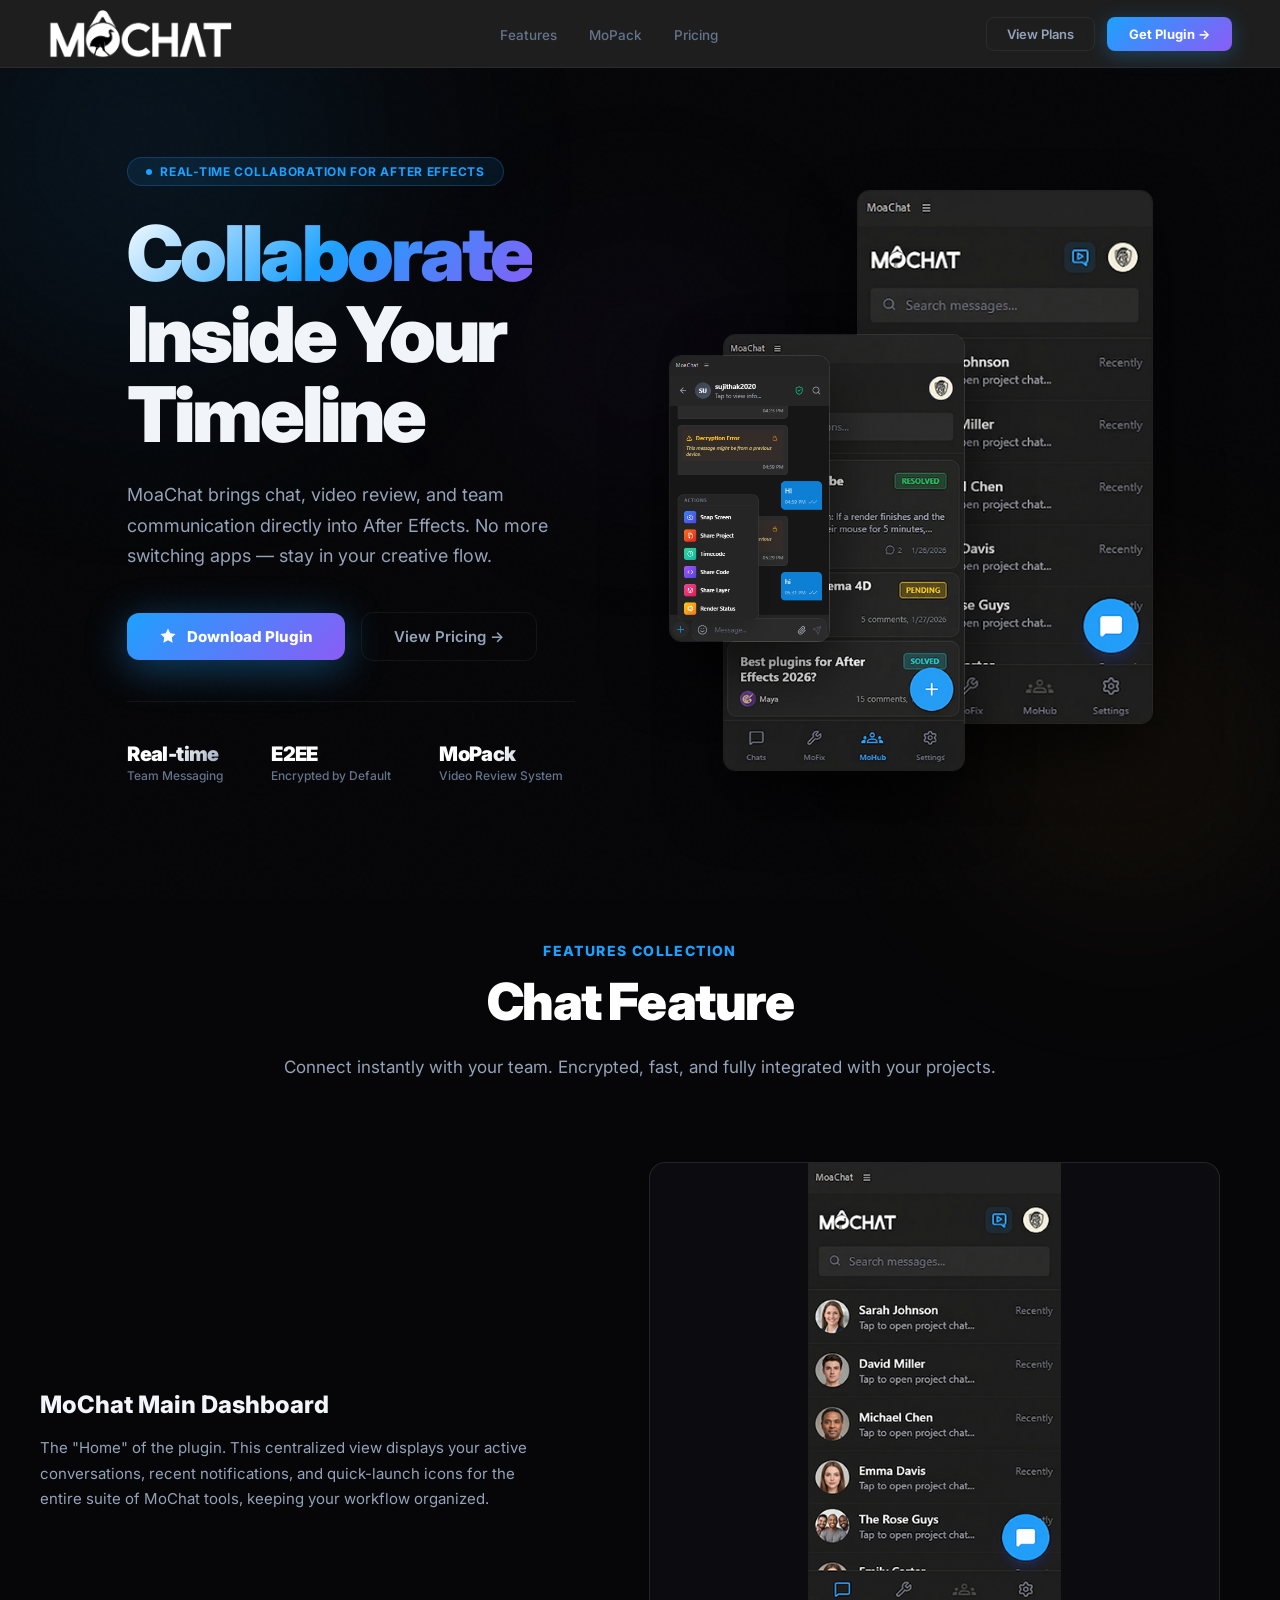
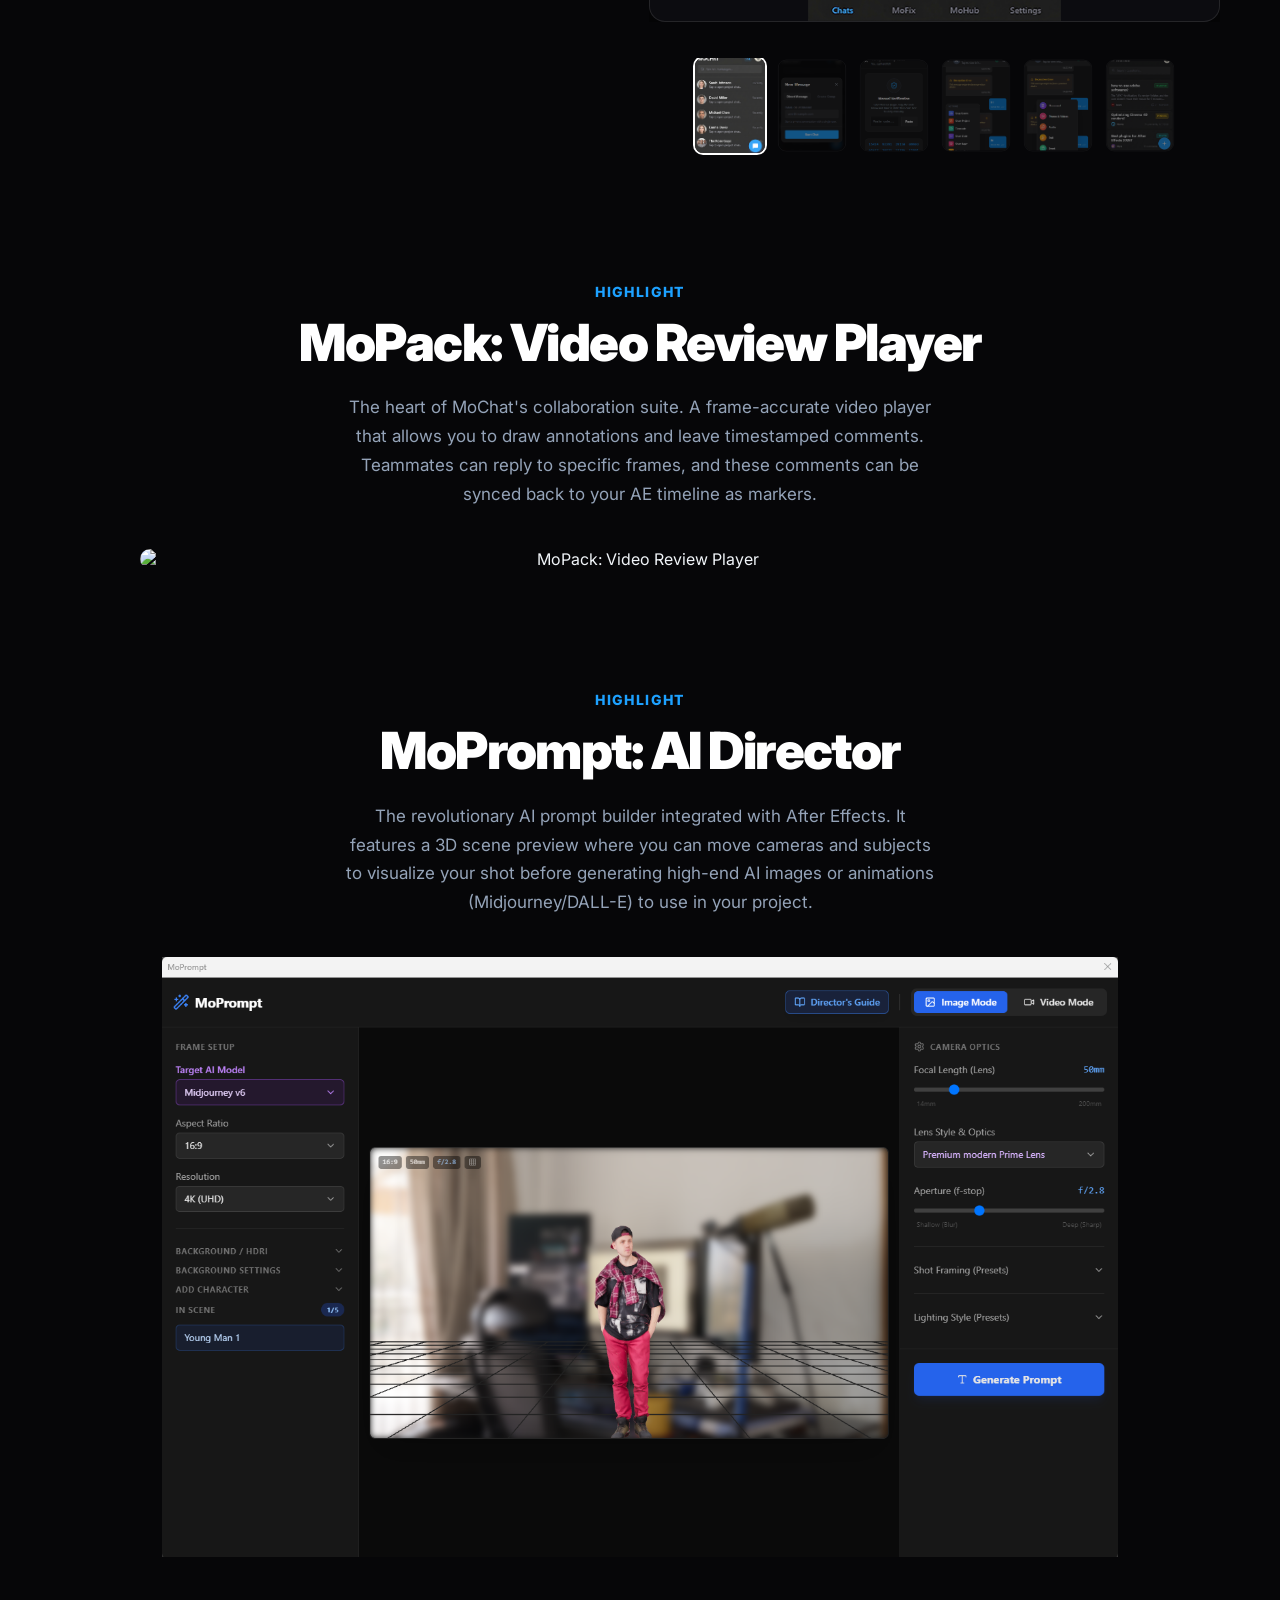
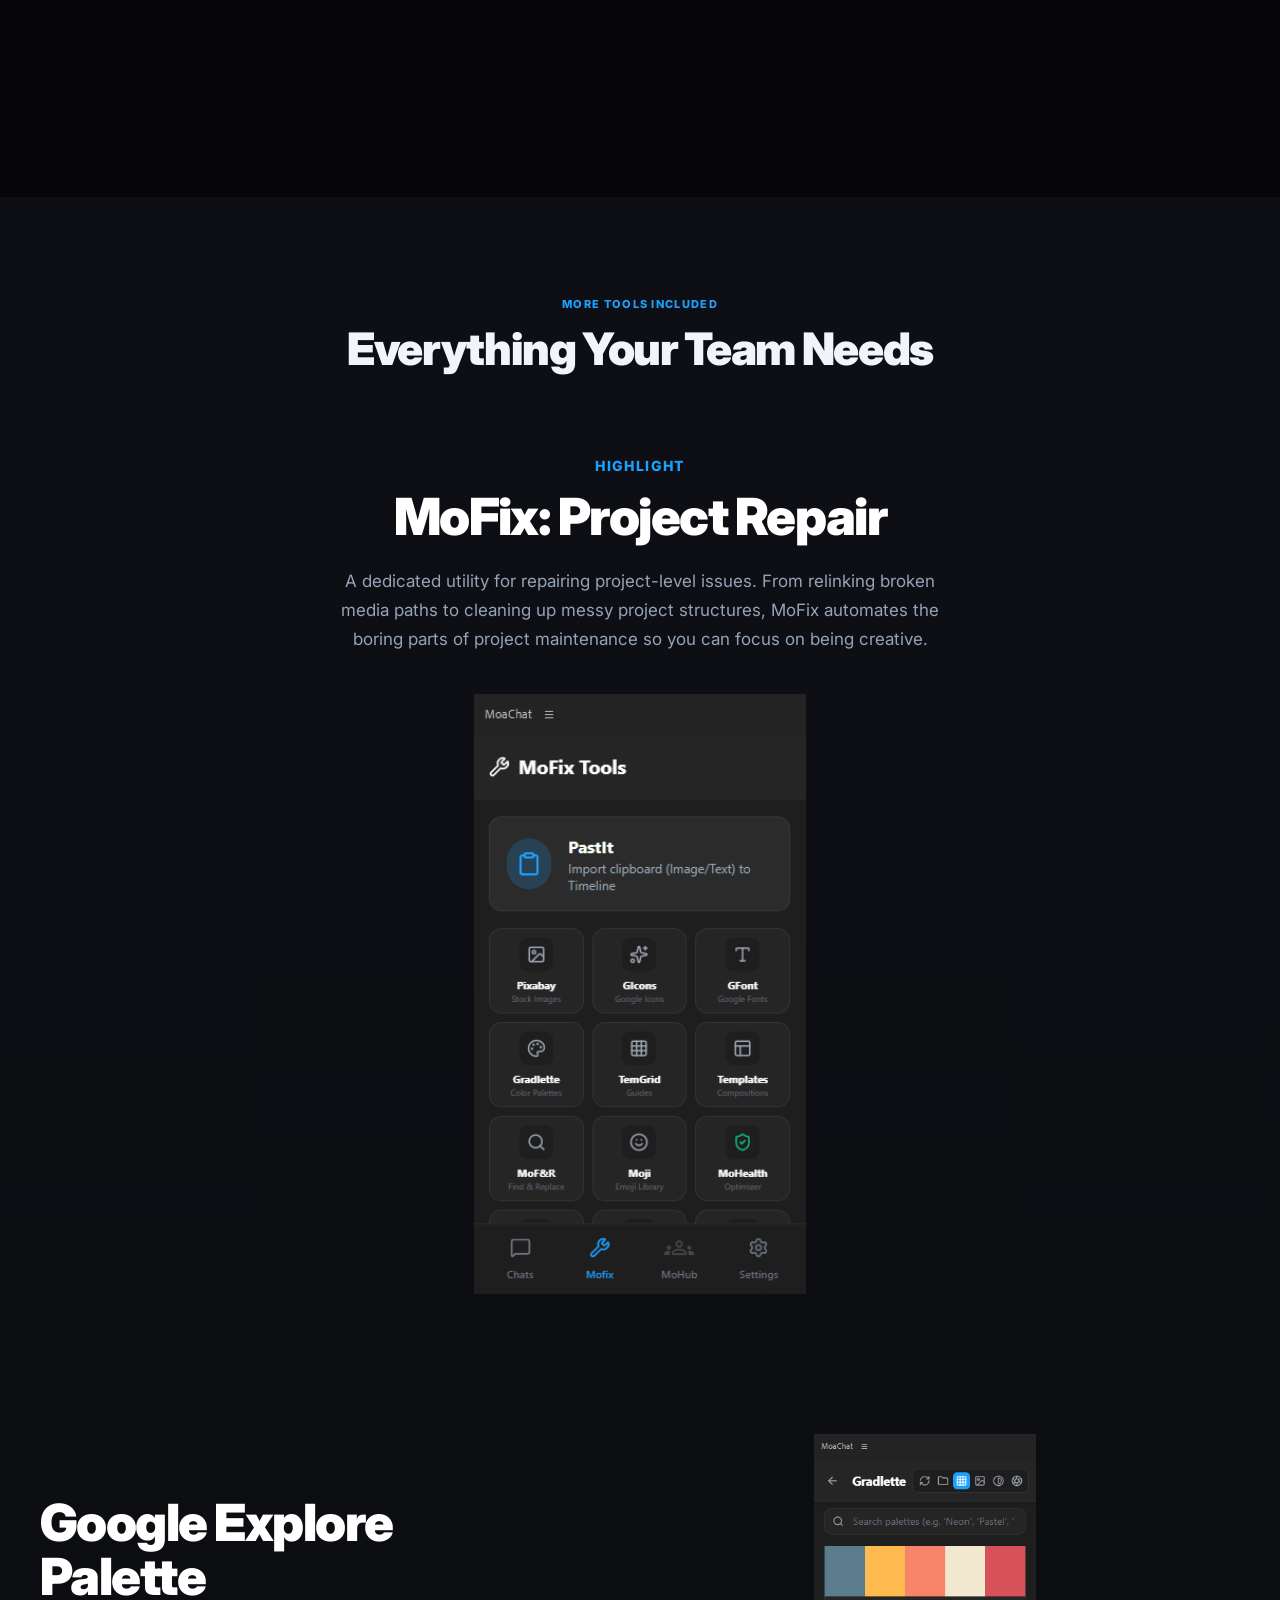
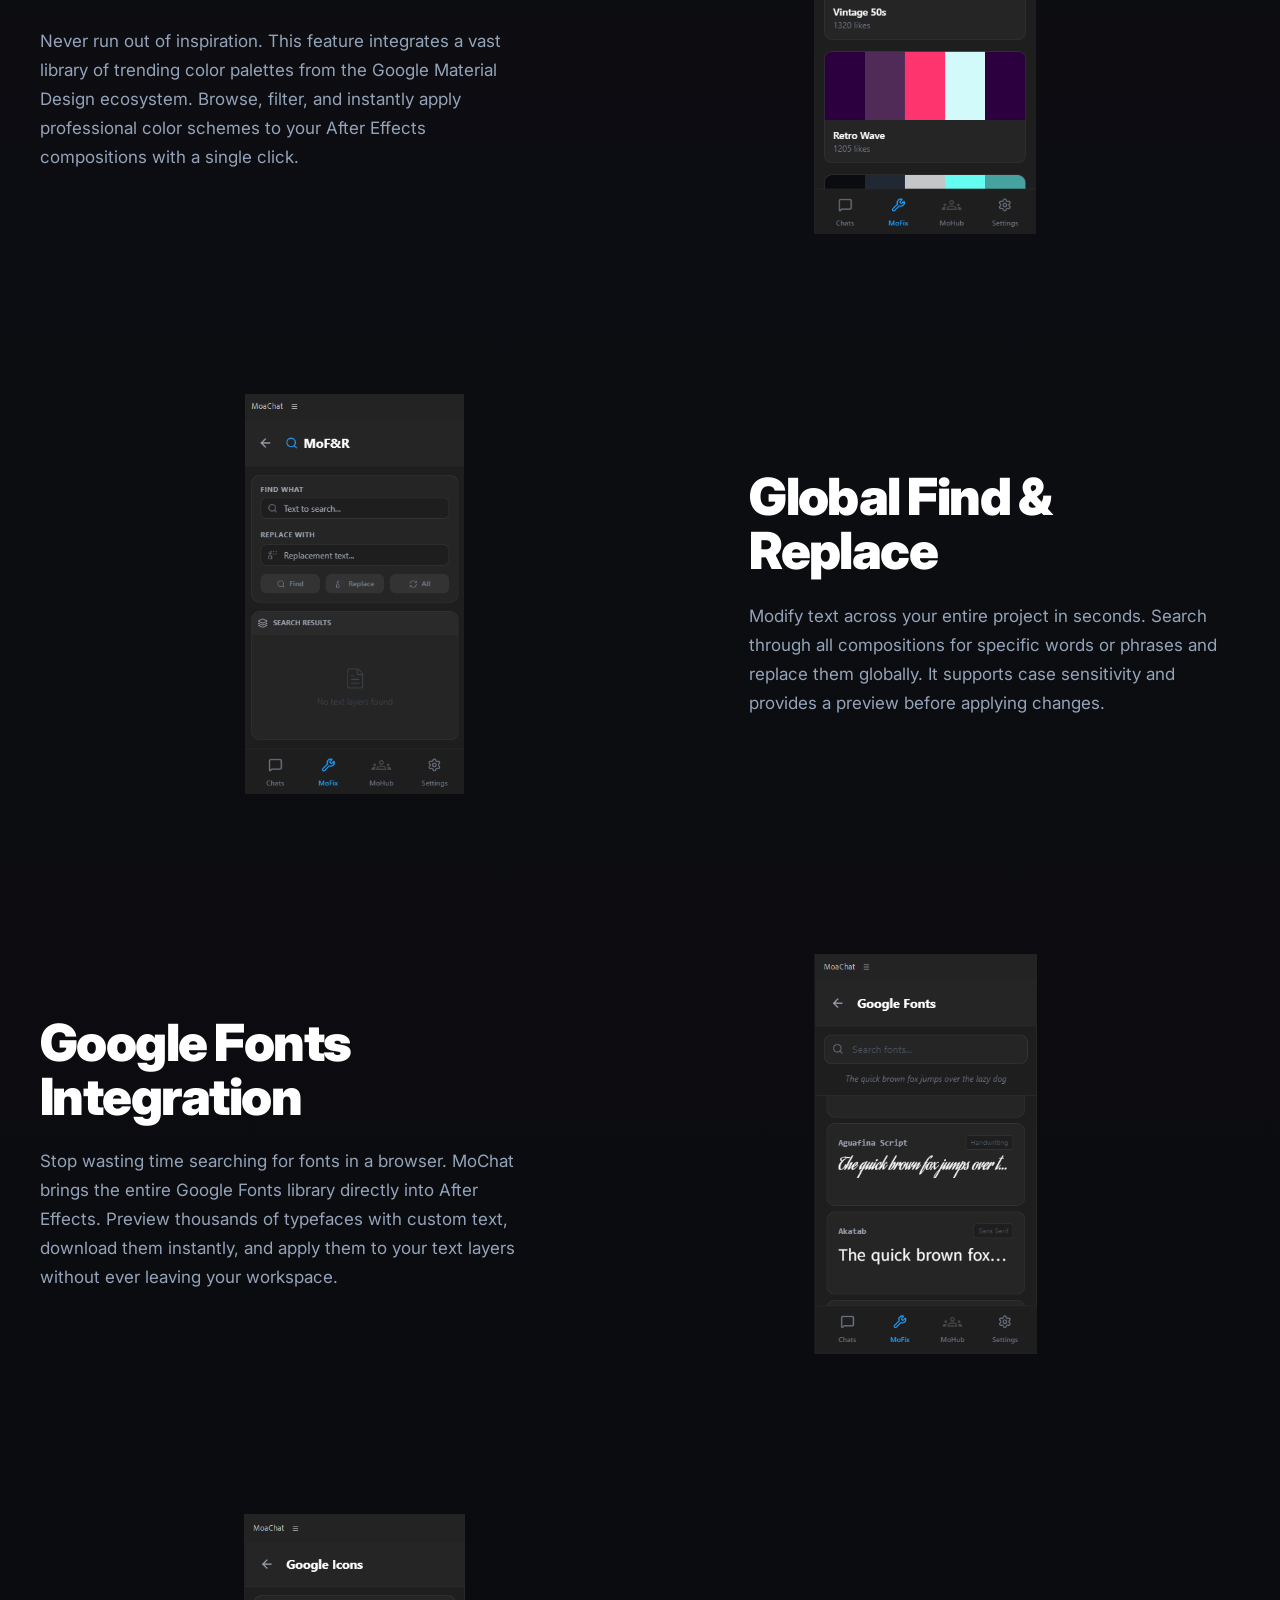
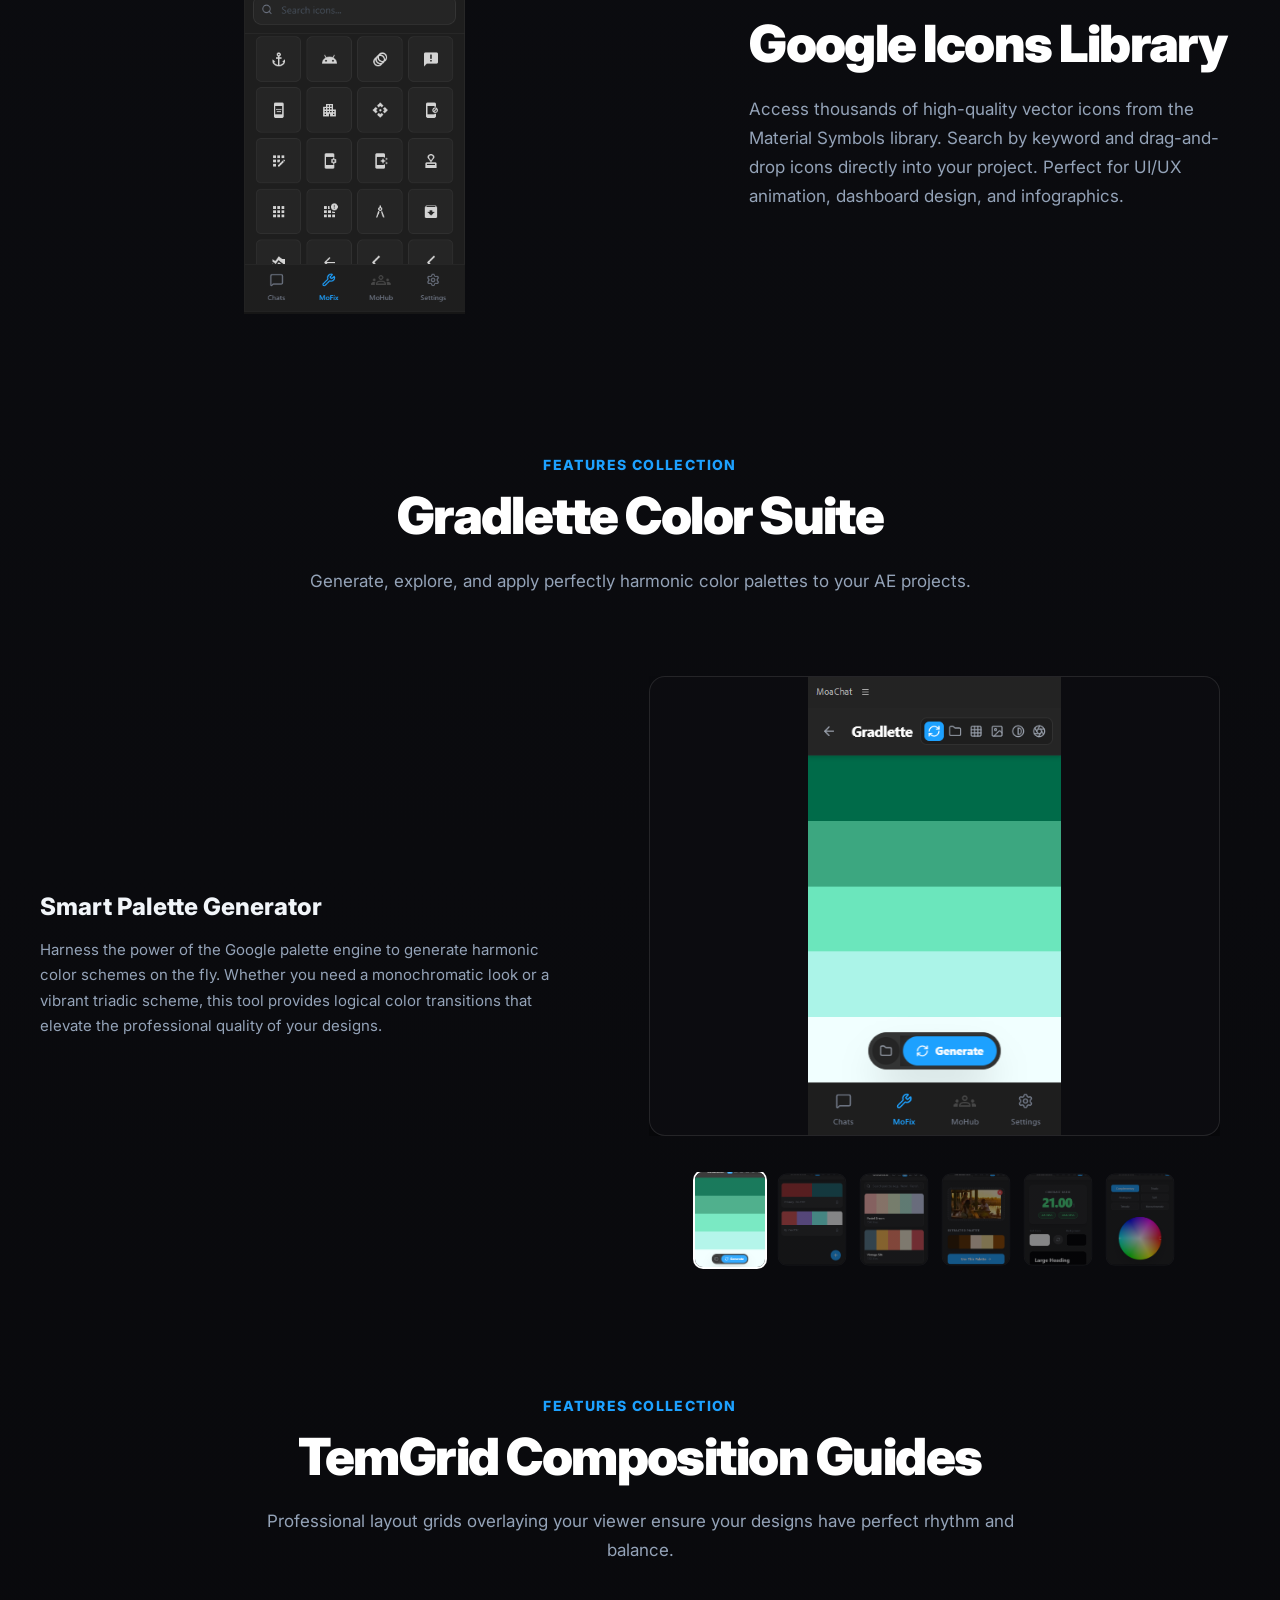
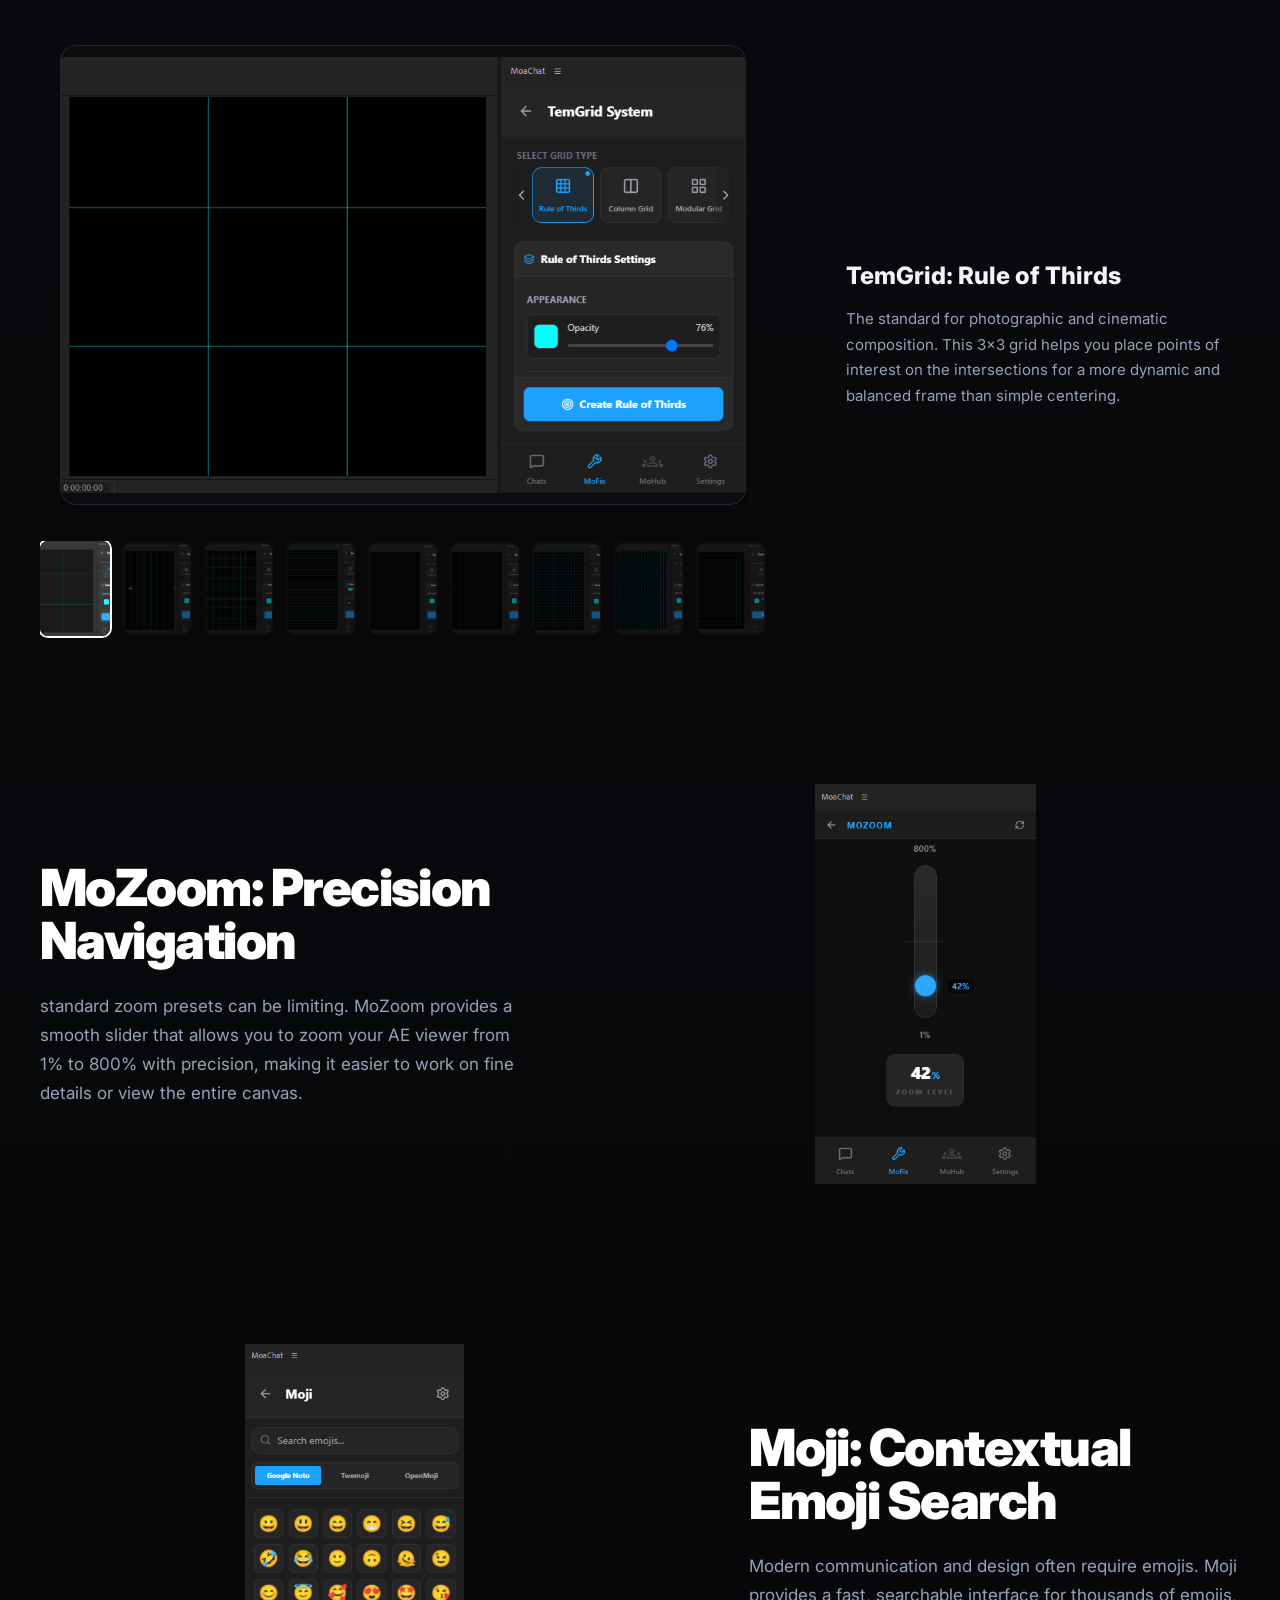
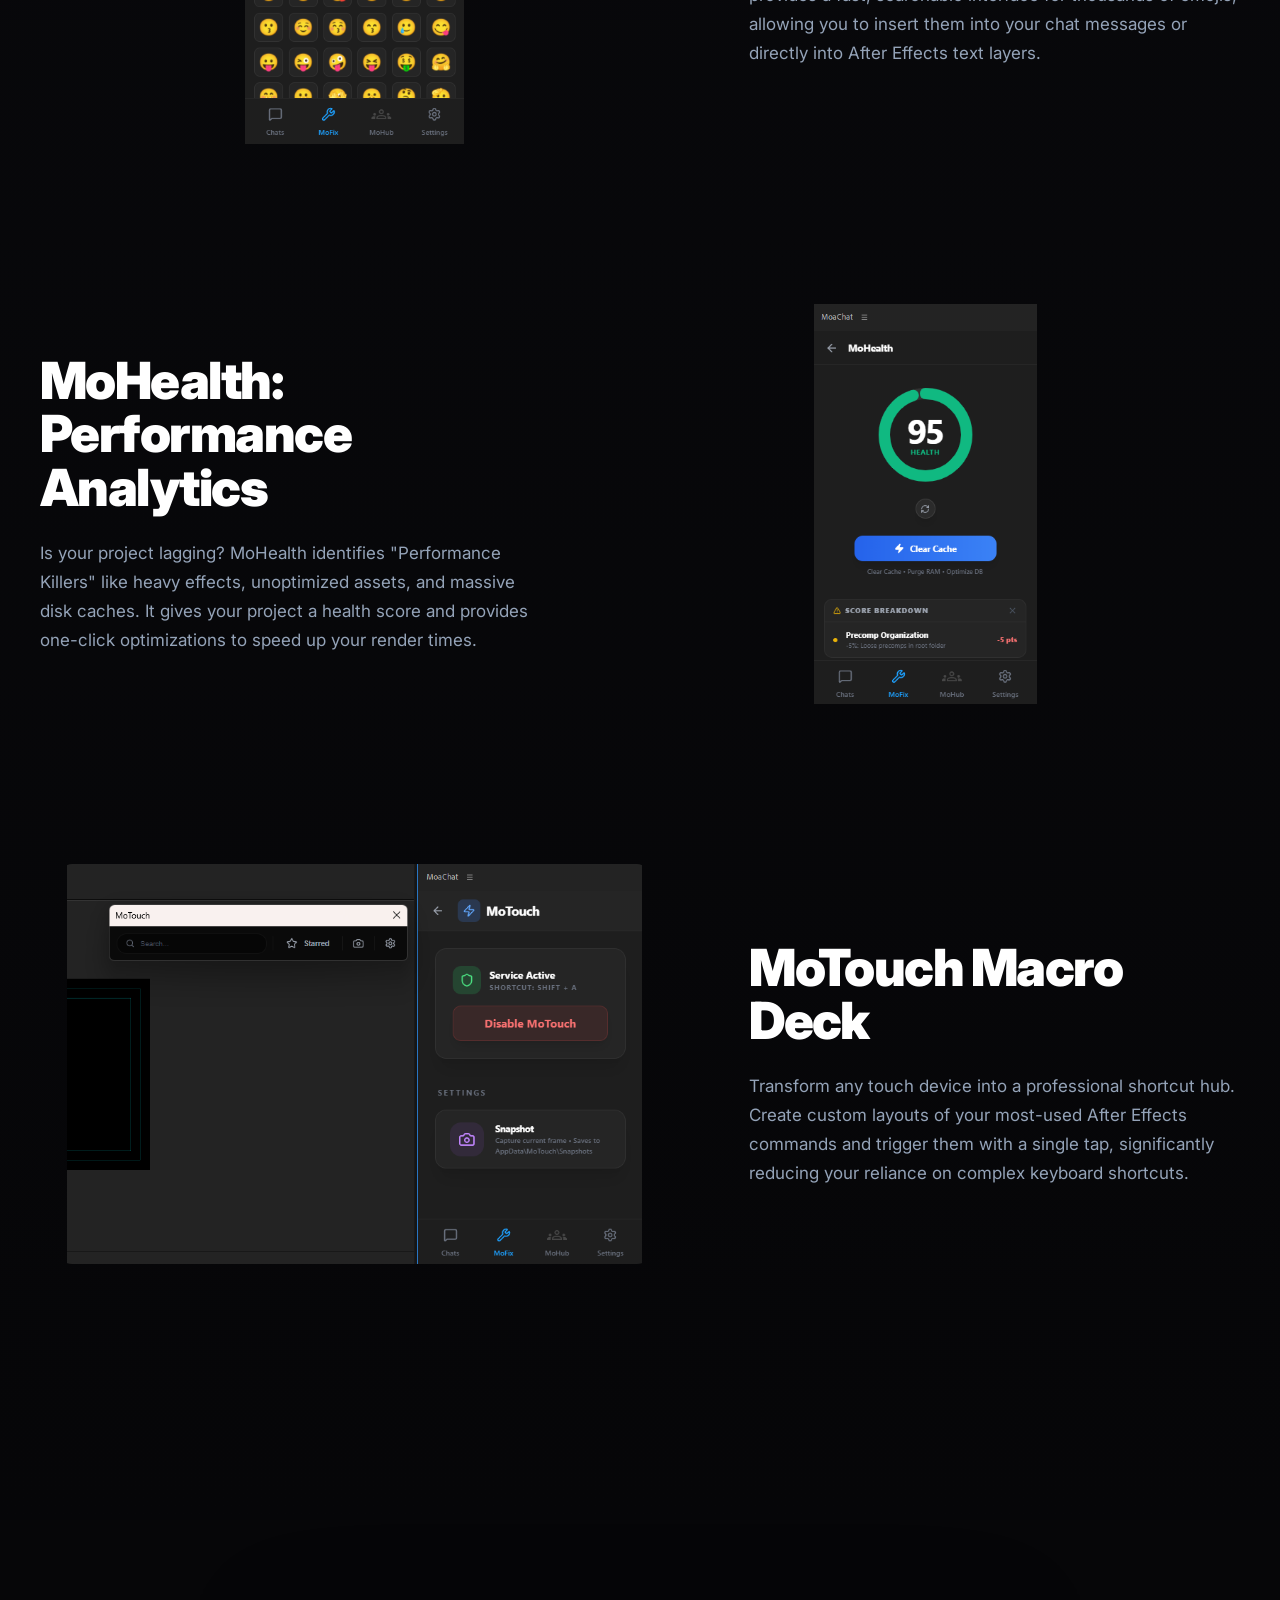
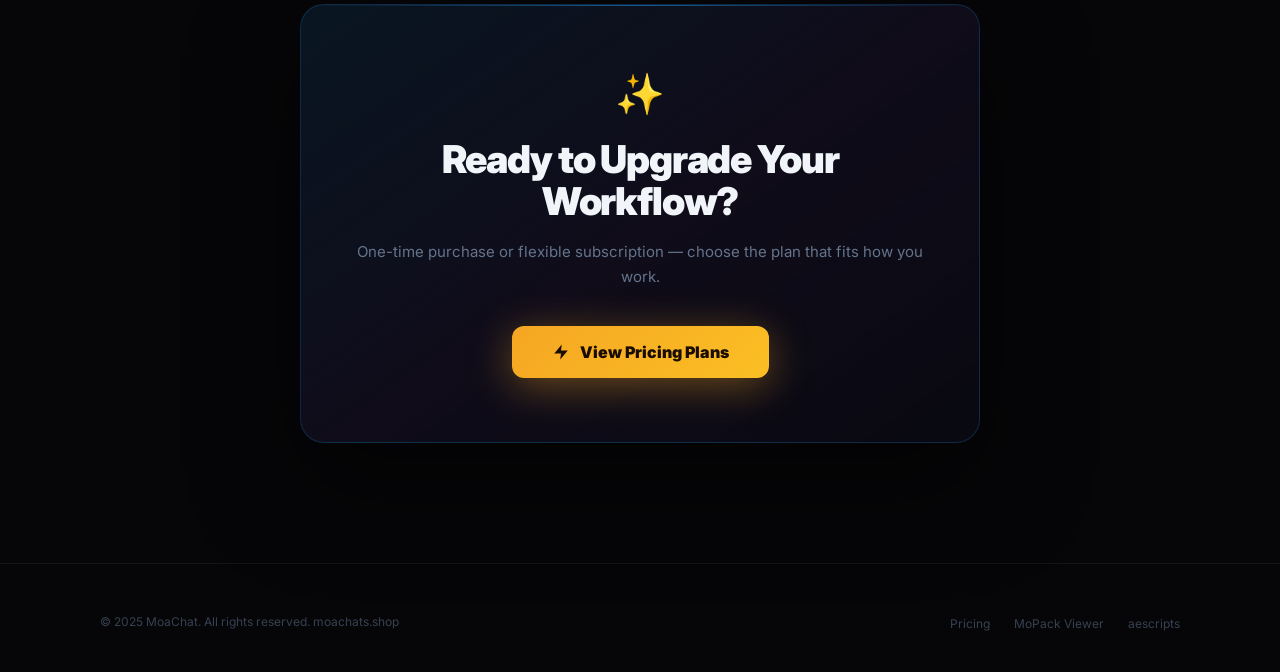
==== commit c09d6c74: "Fix image visibility problem by adhering styling box tightly to the image layer" ====
--- a/index.html
+++ b/index.html
@@ -1462,6 +1462,89 @@
     .carousel-slide img { 
         width: 100%; height: 100%; object-fit: contain; 
         margin: 0 auto; display: block; border-radius: 12px;
+    }
+    
+    .carousel-btn {
+        position: absolute; top: 50%; transform: translateY(-50%);
+        width: 40px; height: 40px; border-radius: 50%;
+        background: rgba(0,0,0,0.3); border: 1px solid rgba(255,255,255,0.1);
+        color: white; cursor: pointer; z-index: 20;
+        display: flex; align-items: center; justify-content: center;
+        transition: all 0.3s; opacity: 0; backdrop-filter: blur(8px);
+    }
+    .group:hover .carousel-btn { opacity: 1; }
+    .carousel-btn:hover { background: rgba(0,0,0,0.7); transform: translateY(-50%) scale(1.1); box-shadow: 0 0 0 2px rgba(255,255,255,0.3); }
+    .carousel-prev { left: 16px; }
+    .carousel-next { right: 16px; }
+
+    .carousel-thumbs {
+        display: flex; justify-content: center; gap: 12px;
+        width: 100%; overflow-x: auto; padding-bottom: 8px;
+    }
+    .carousel-thumb {
+        position: relative; flex-shrink: 0;
+        width: 60px; height: 80px; border-radius: 8px;
+        overflow: hidden; cursor: pointer;
+        border: none; outline: none; background: transparent;
+        transition: all 0.3s; opacity: 0.5;
+        box-shadow: 0 0 0 1px rgba(255,255,255,0.1);
+        transform: scale(0.95);
+    }
+    @media (min-width: 640px) {
+        .carousel-thumb { width: 70px; height: 95px; }
+    }
+    .carousel-thumb:hover { opacity: 1; transform: scale(1); }
+    .carousel-thumb.active {
+        opacity: 1; transform: scale(1);
+        box-shadow: 0 0 0 2px white;
+    }
+    .carousel-thumb img { width: 100%; height: 100%; object-fit: cover; }
+    .carousel-thumb.active::after {
+        content: ''; position: absolute; inset: 0; background: rgba(255,255,255,0.1);
+    }
+
+    /* Side features image handling */
+    .side-visual { background: transparent; display: flex; align-items: center; justify-content: center; }
+    .side-visual img { max-width: 100%; max-height: 400px; object-fit: contain; border-radius: 12px; }
+
+    @media (min-width: 900px) {
+        .feature-split.force-reverse { flex-direction: row-reverse !important; }
+    }
+
+    /* Hero Floating & Parallax Effects */
+    @keyframes floaty1 { 0%, 100% { transform: translateY(0px) rotate(0deg); } 50% { transform: translateY(-15px) rotate(1deg); } }
+    @keyframes floaty2 { 0%, 100% { transform: translateY(0px) rotate(0deg); } 50% { transform: translateY(-10px) rotate(-1deg); } }
+    @keyframes floaty3 { 0%, 100% { transform: translateY(0px) rotate(0deg); } 50% { transform: translateY(-20px) rotate(2deg); } }
+
+    .float-1 { animation: floaty1 6s ease-in-out infinite; }
+    .float-2 { animation: floaty2 5.5s ease-in-out infinite 0.5s; }
+    .float-3 { animation: floaty3 7s ease-in-out infinite 1s; }
+
+    .hero-layer {
+        transition: transform 0.15s ease-out;
+        transform-style: preserve-3d;
+        will-change: transform;
+    }
+
+    .carousel-container {
+        position: relative; overflow: hidden; height: 500px; width: 100%;
+        background: transparent;
+    }
+    .carousel-track {
+        display: flex; height: 100%; width: 100%; position: relative; overflow: hidden;
+    }
+    .carousel-slide {
+        position: absolute; inset: 0;
+        opacity: 0; transition: opacity 0.3s ease-in-out;
+        pointer-events: none; z-index: 0;
+        display: flex; align-items: center; justify-content: center;
+    }
+    .carousel-slide.active { opacity: 1; pointer-events: auto; z-index: 10; }
+    .carousel-slide img { 
+        max-width: 100%; max-height: 100%; object-fit: contain; 
+        margin: 0 auto; display: block; border-radius: 16px;
+        box-shadow: 0 30px 60px rgba(0,0,0,0.6);
+        border: 1px solid rgba(255,255,255,0.1);
     }
     
     .carousel-btn {
@@ -1551,6 +1634,7 @@
   </nav>
 
   
+
 
 
 
@@ -2077,6 +2161,7 @@
     });
   </script>
 
+
 <!-- CAROUSEL SCRIPT -->
 
   <script>
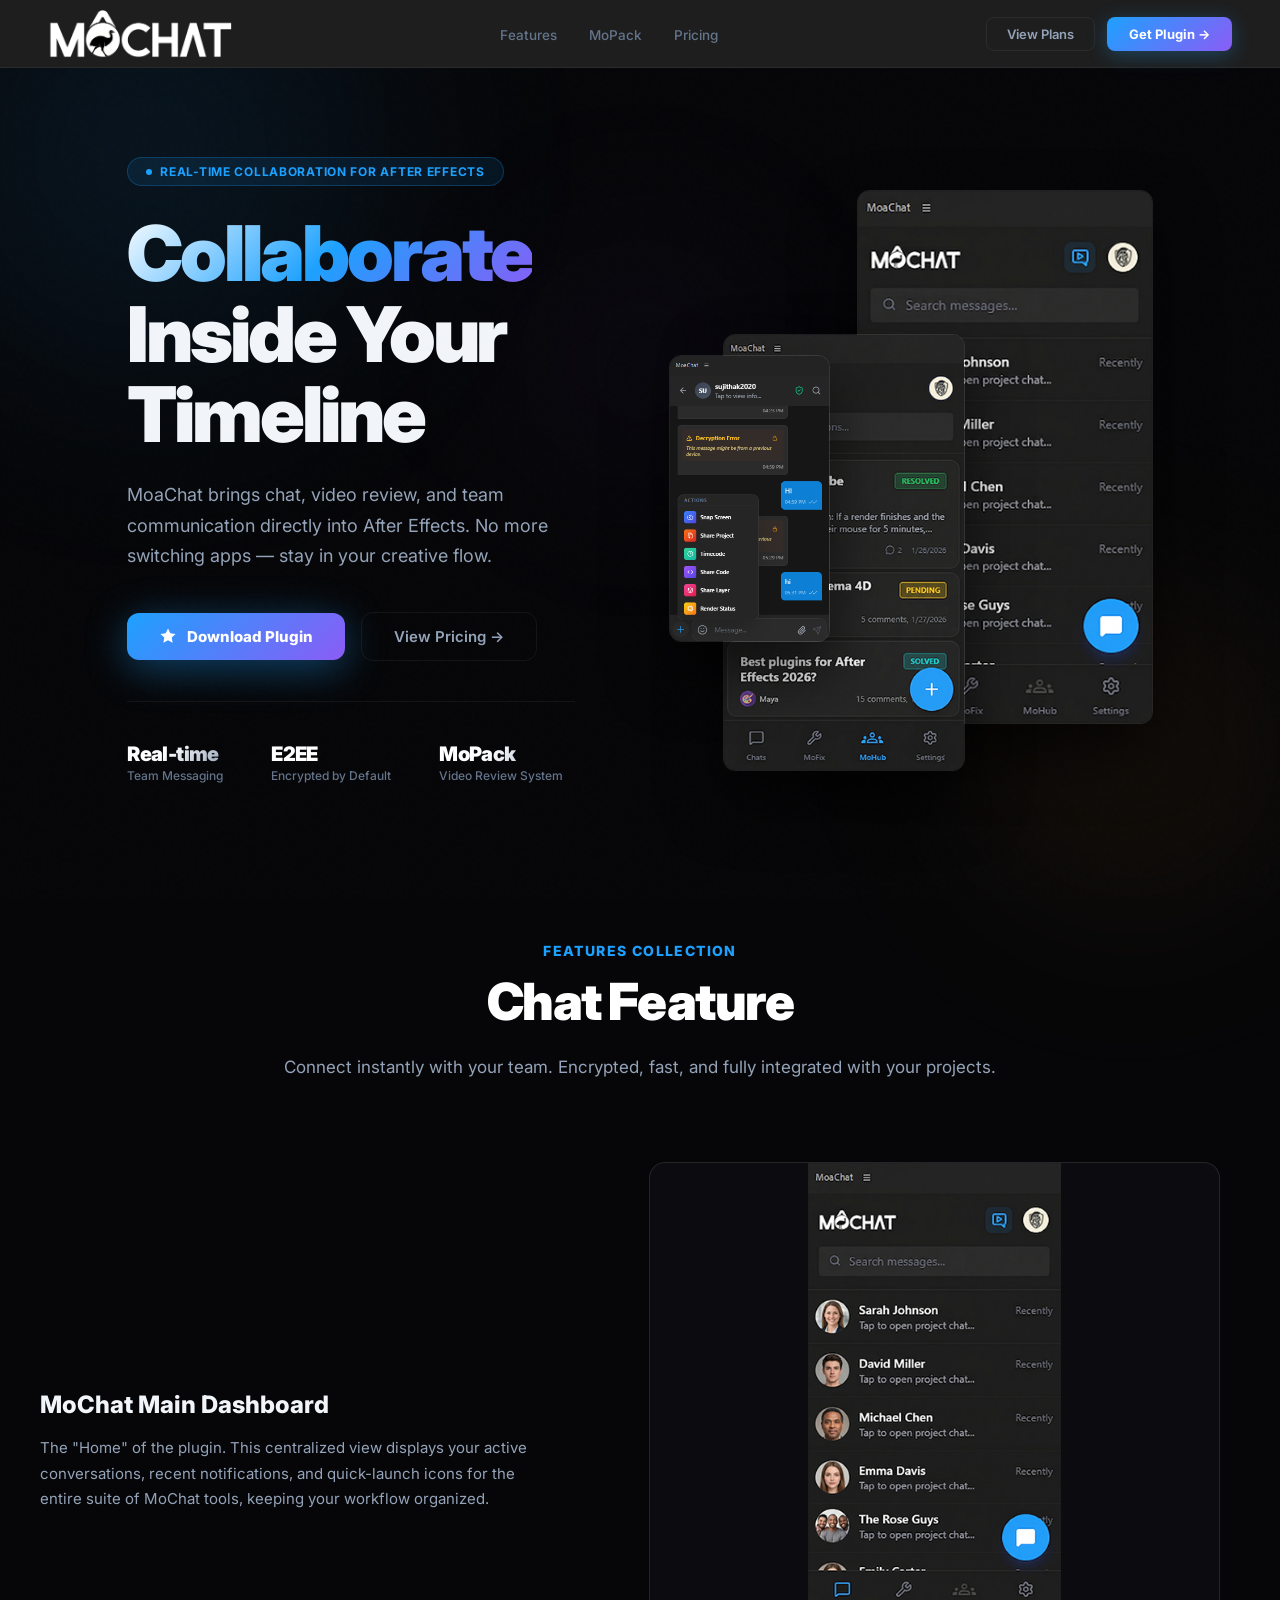
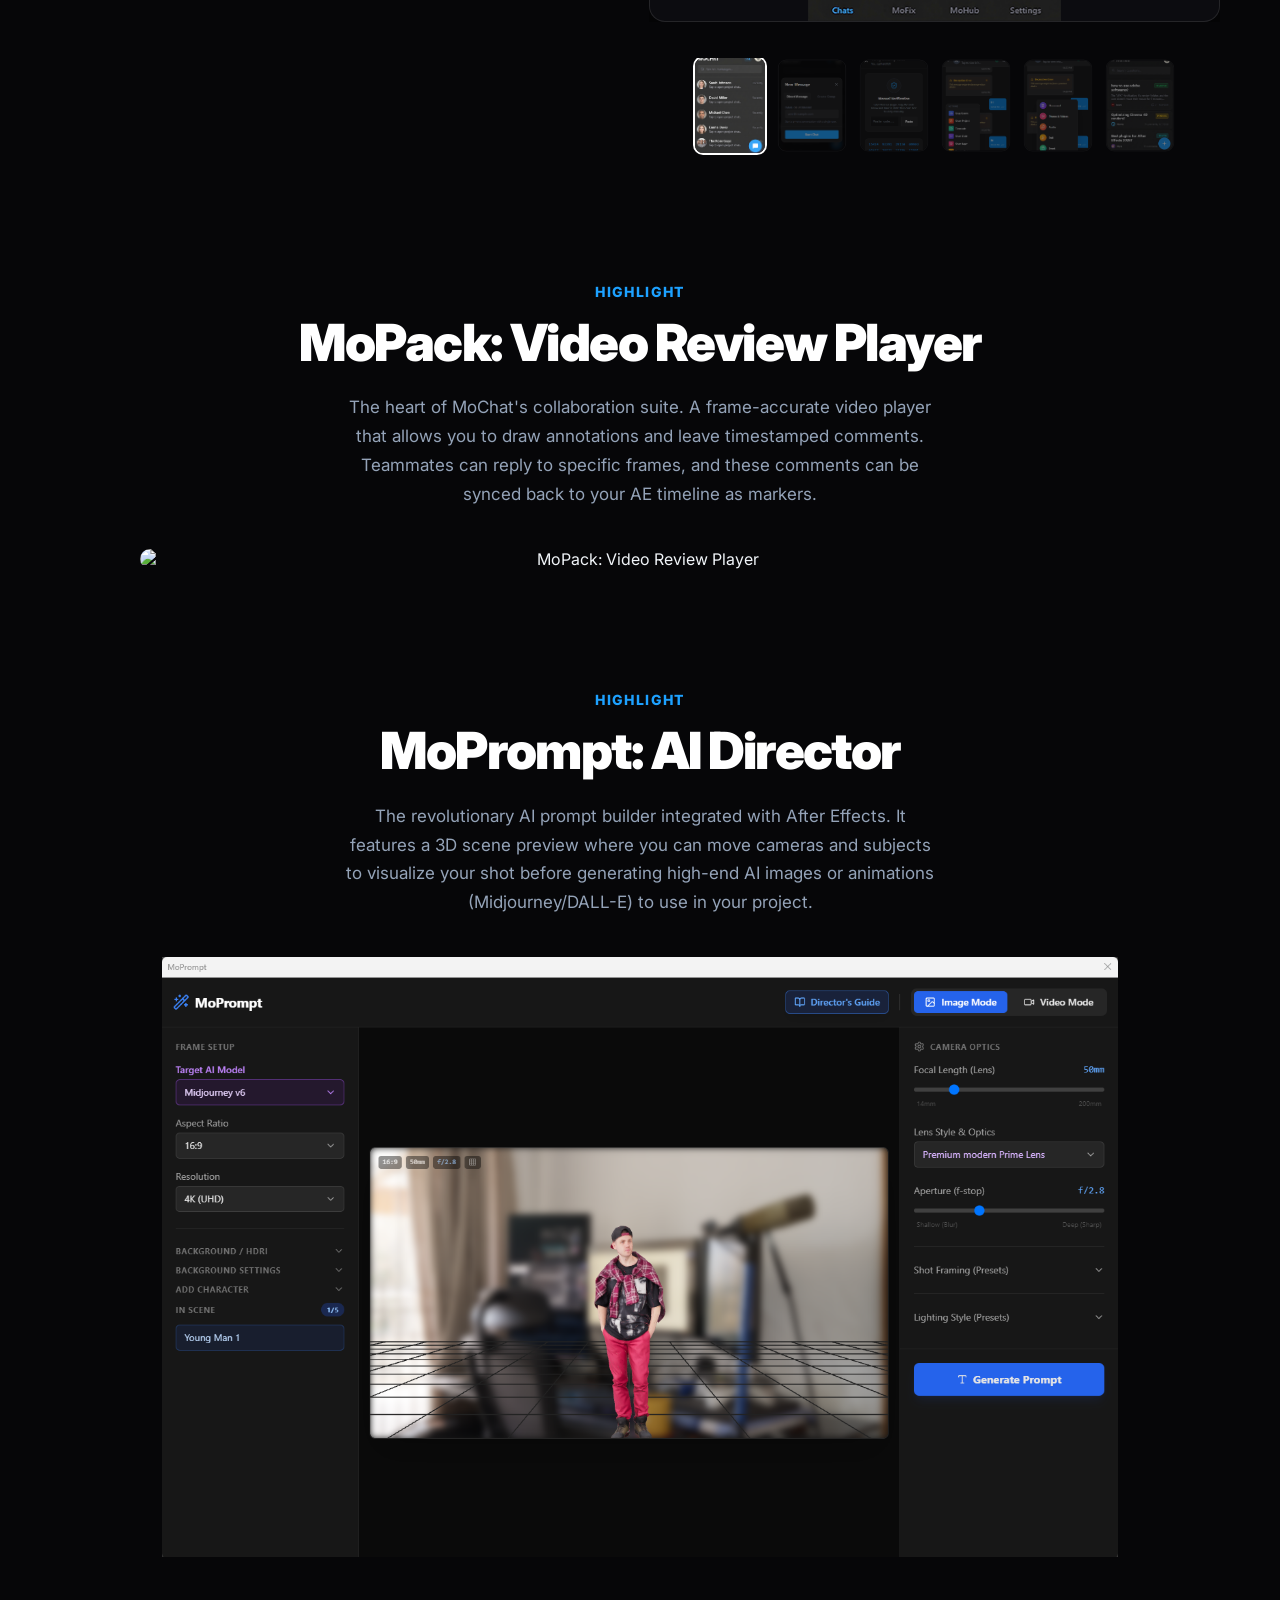
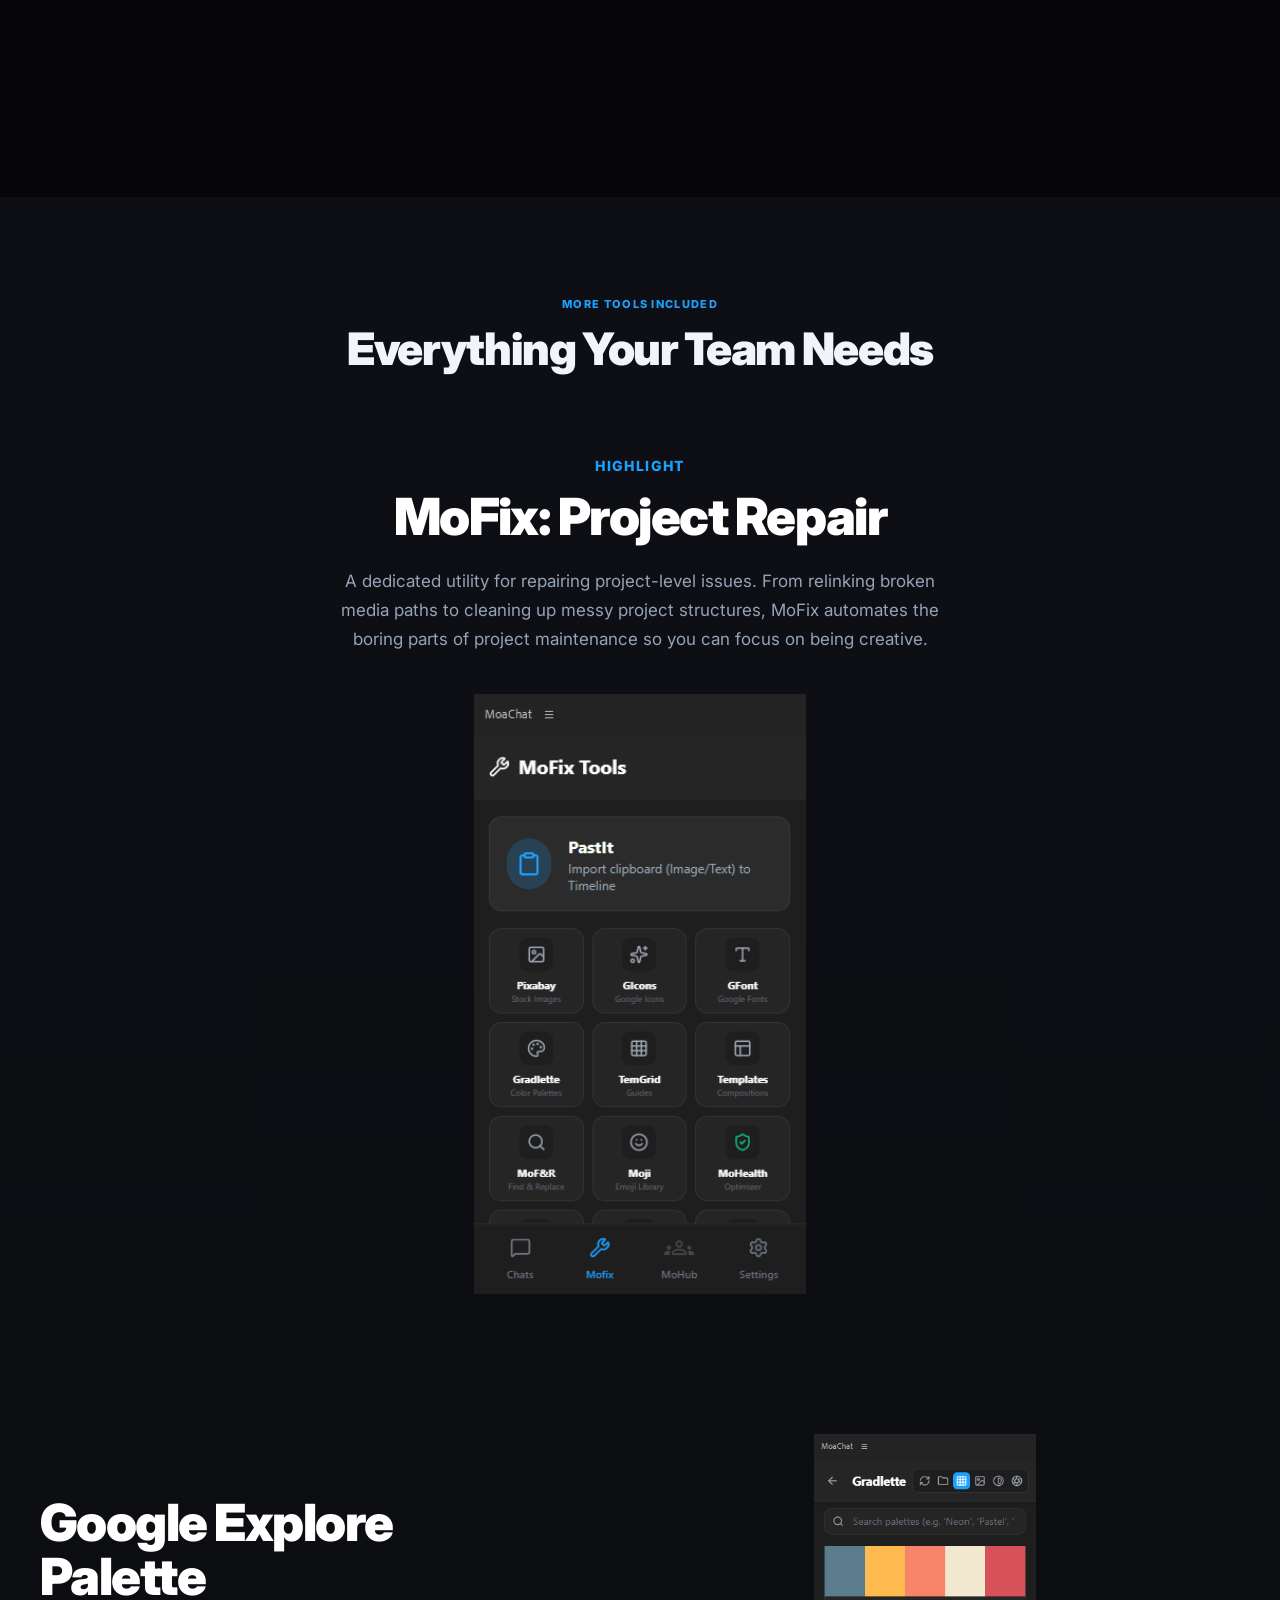
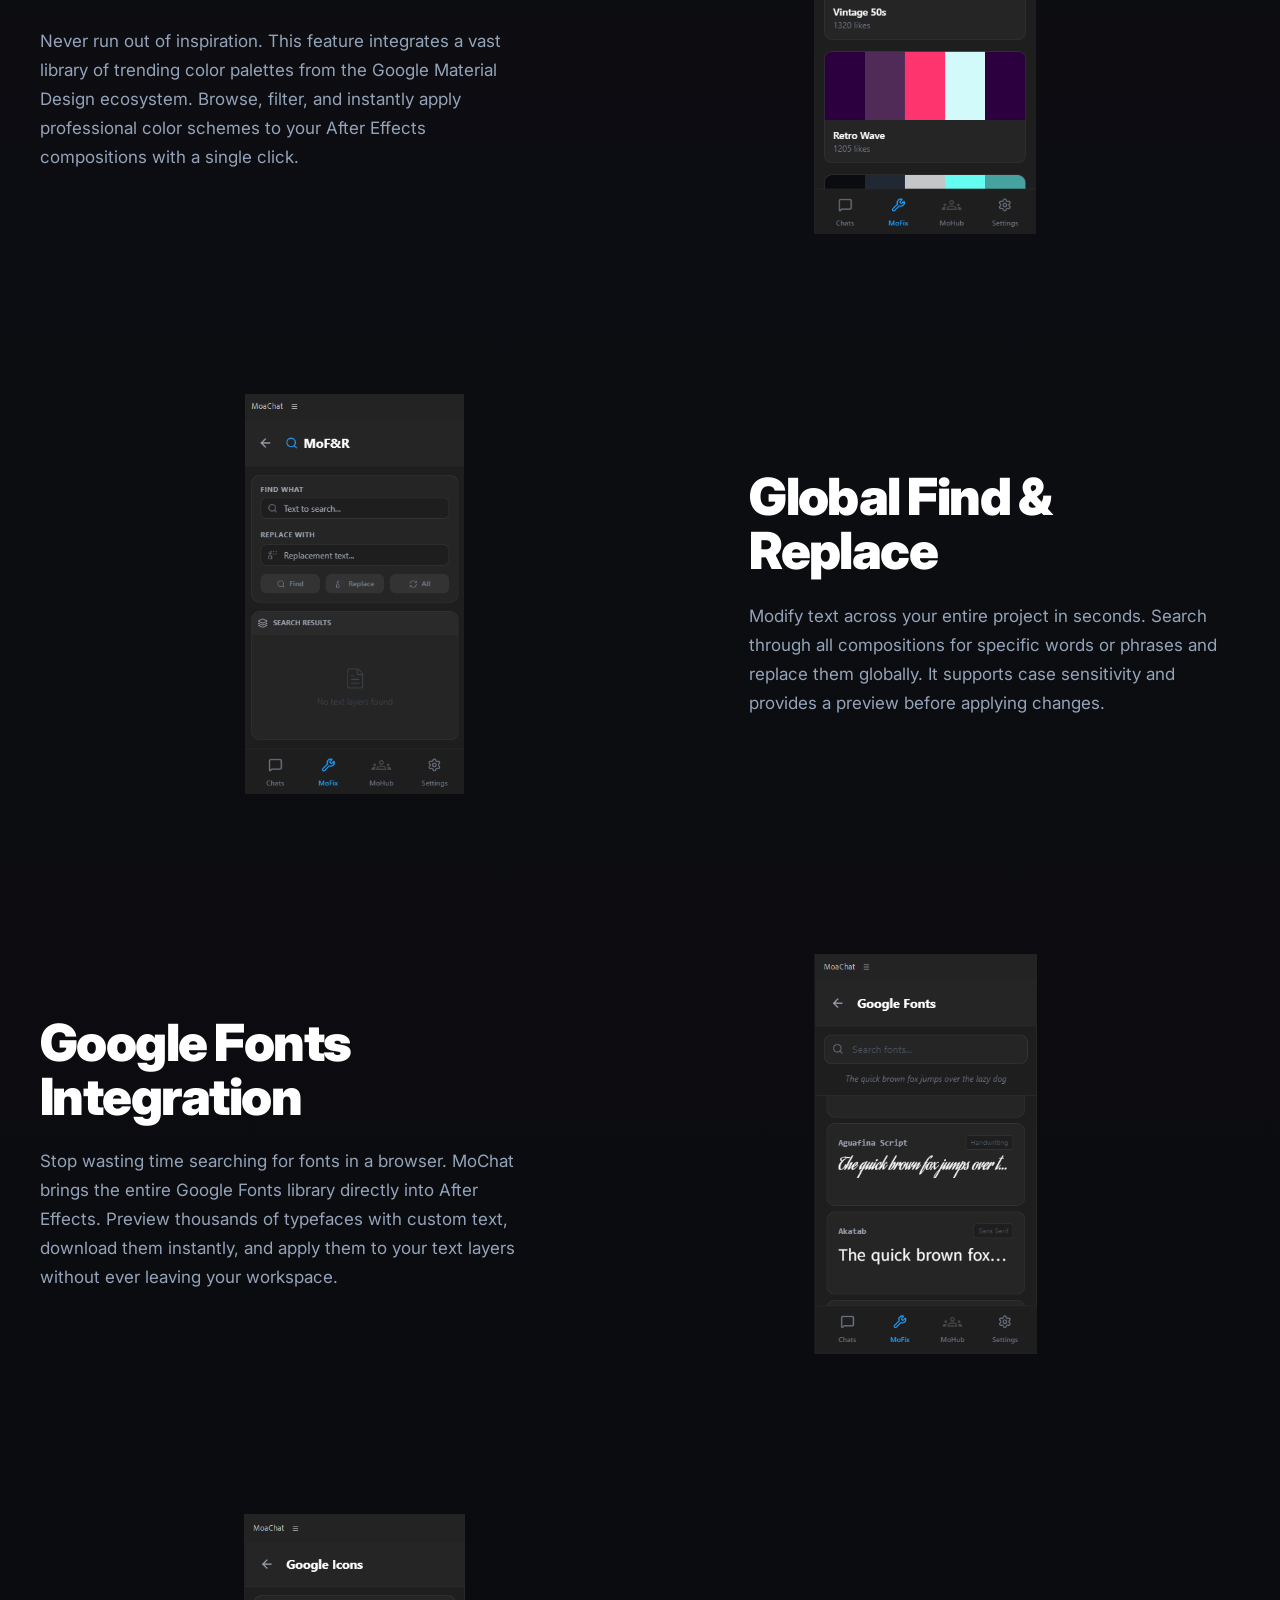
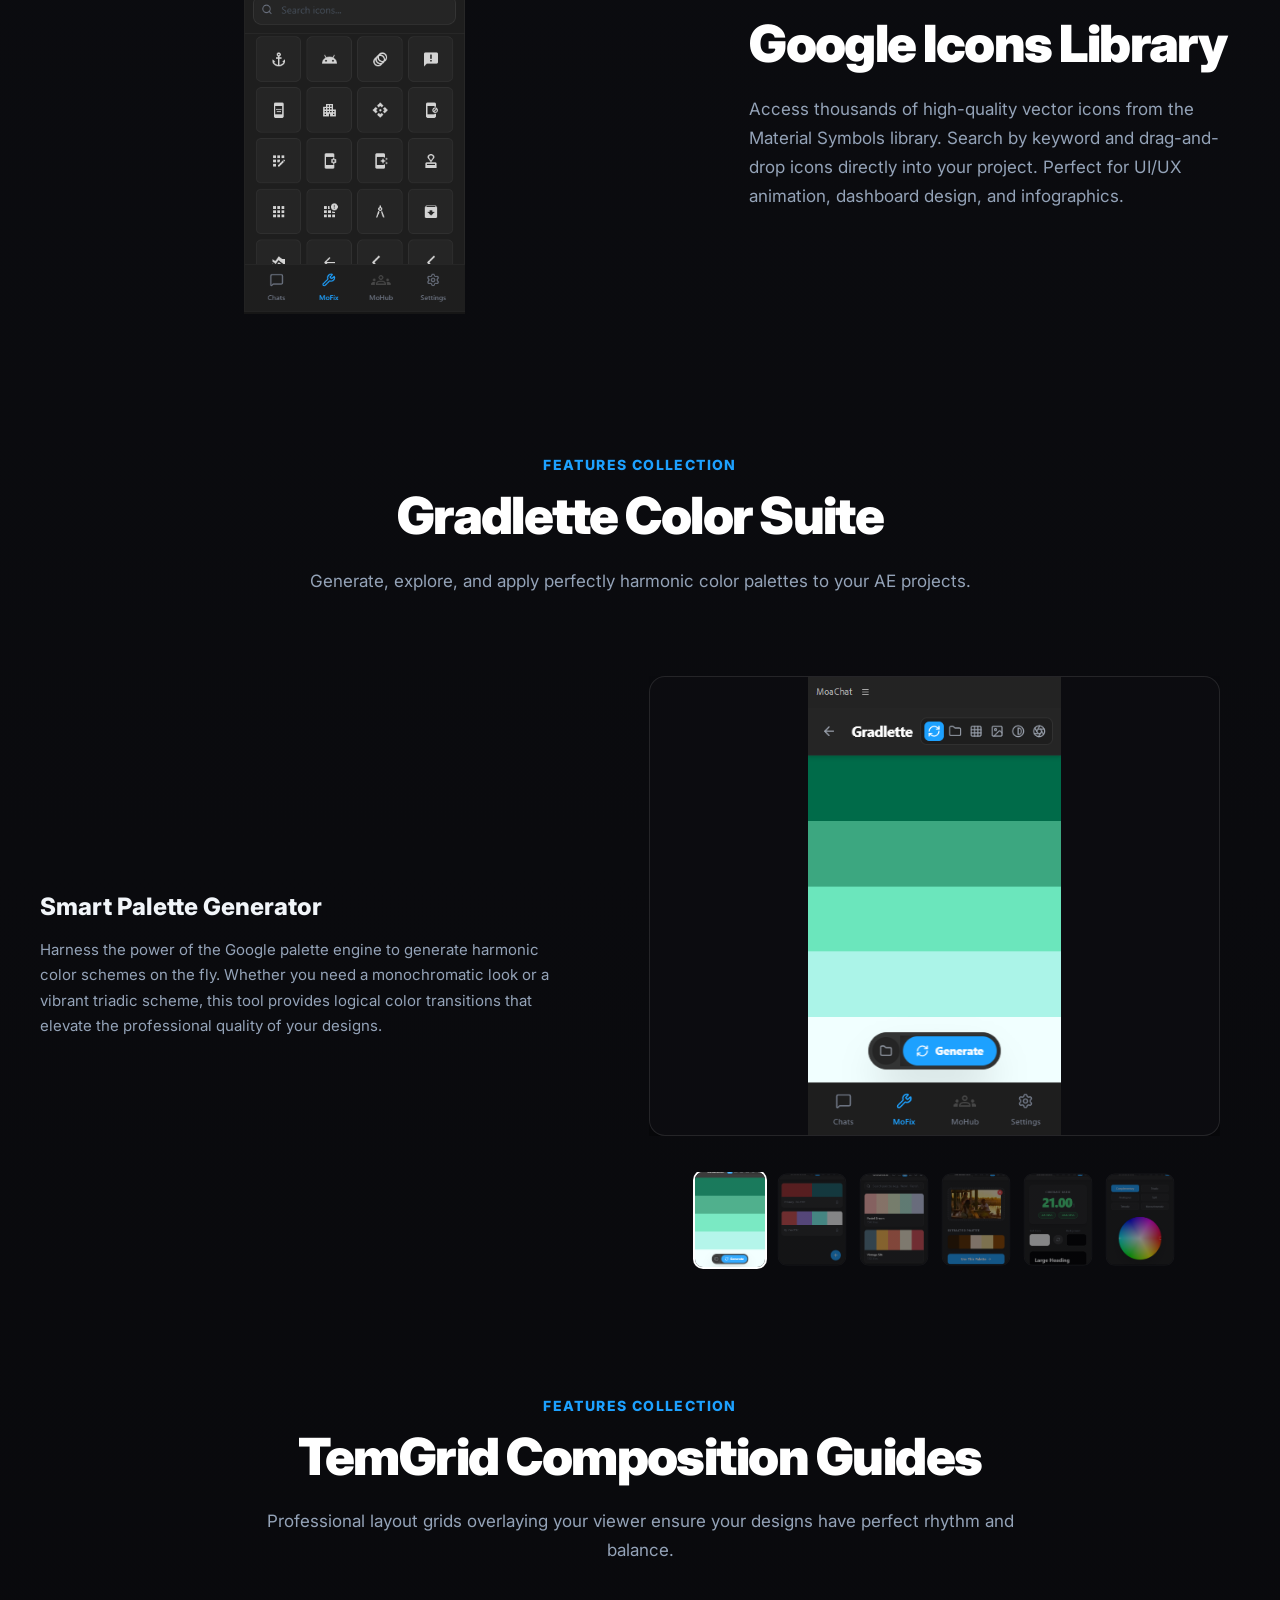
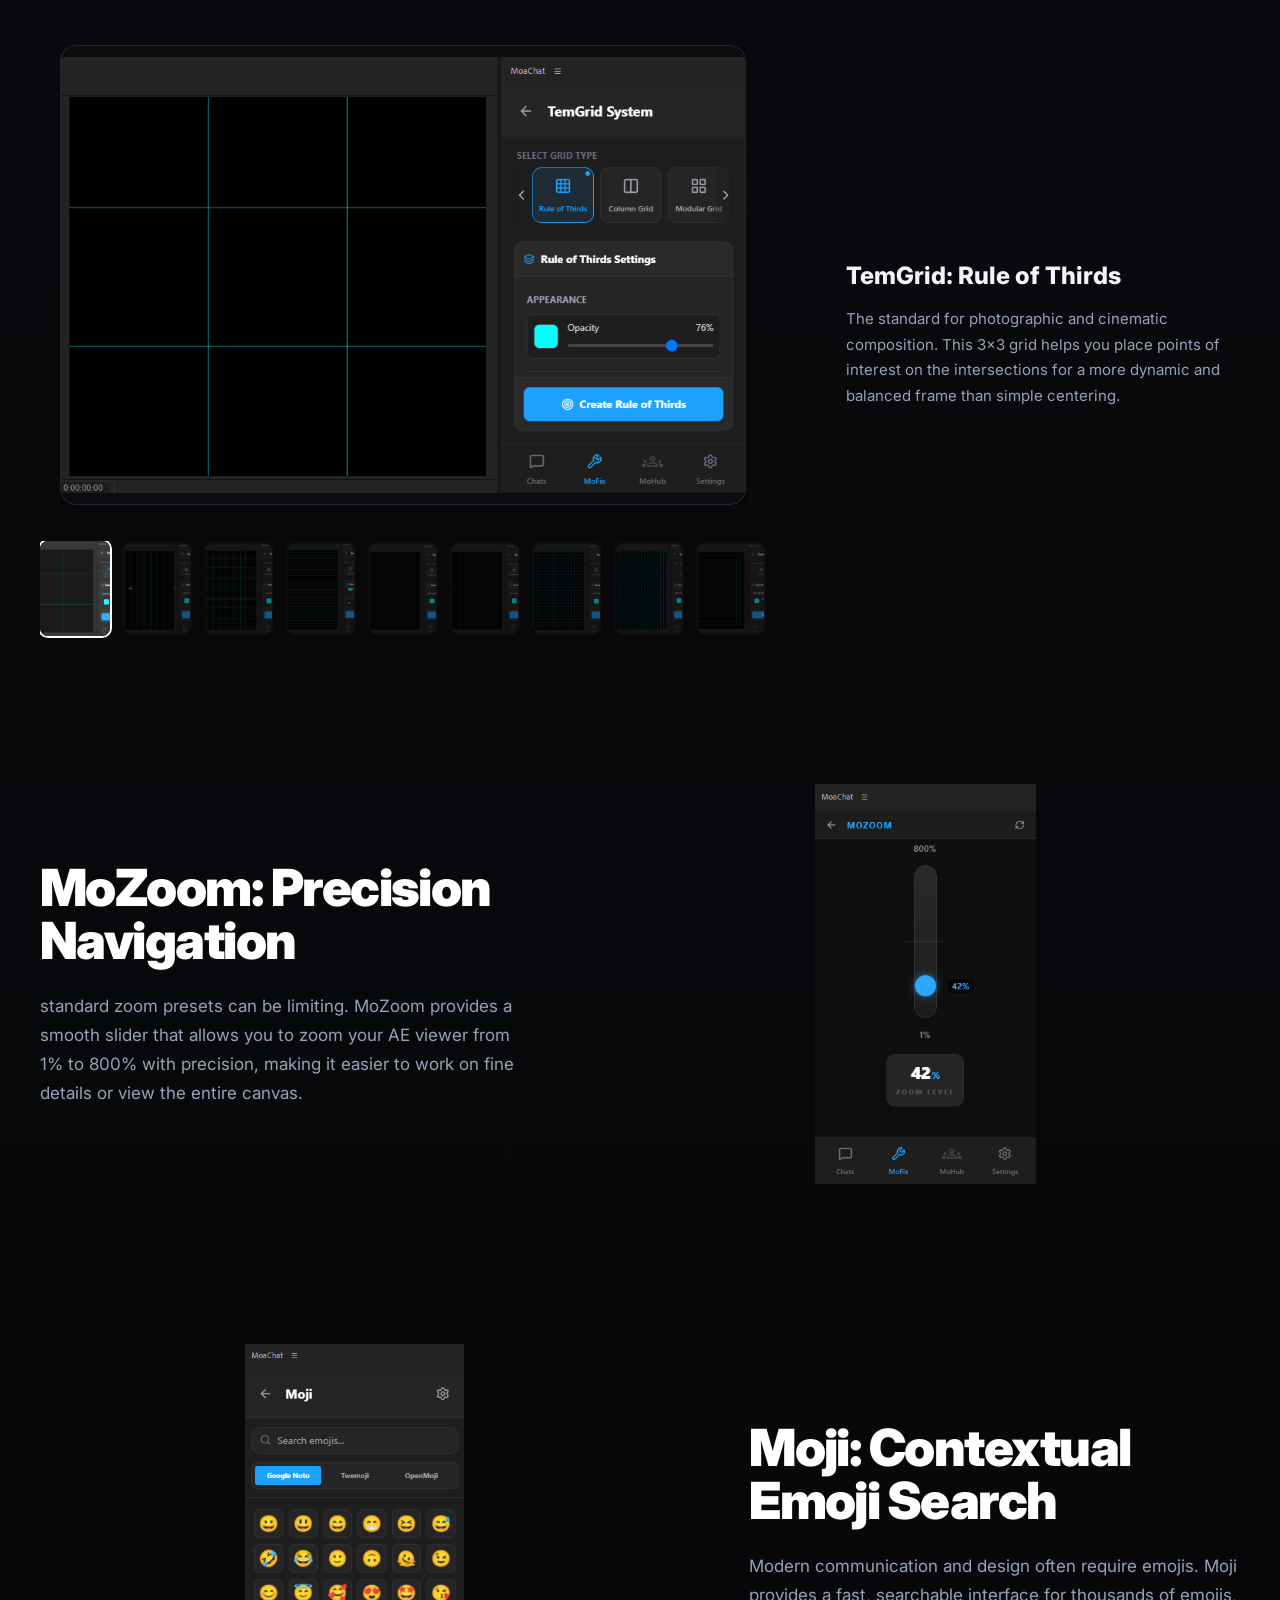
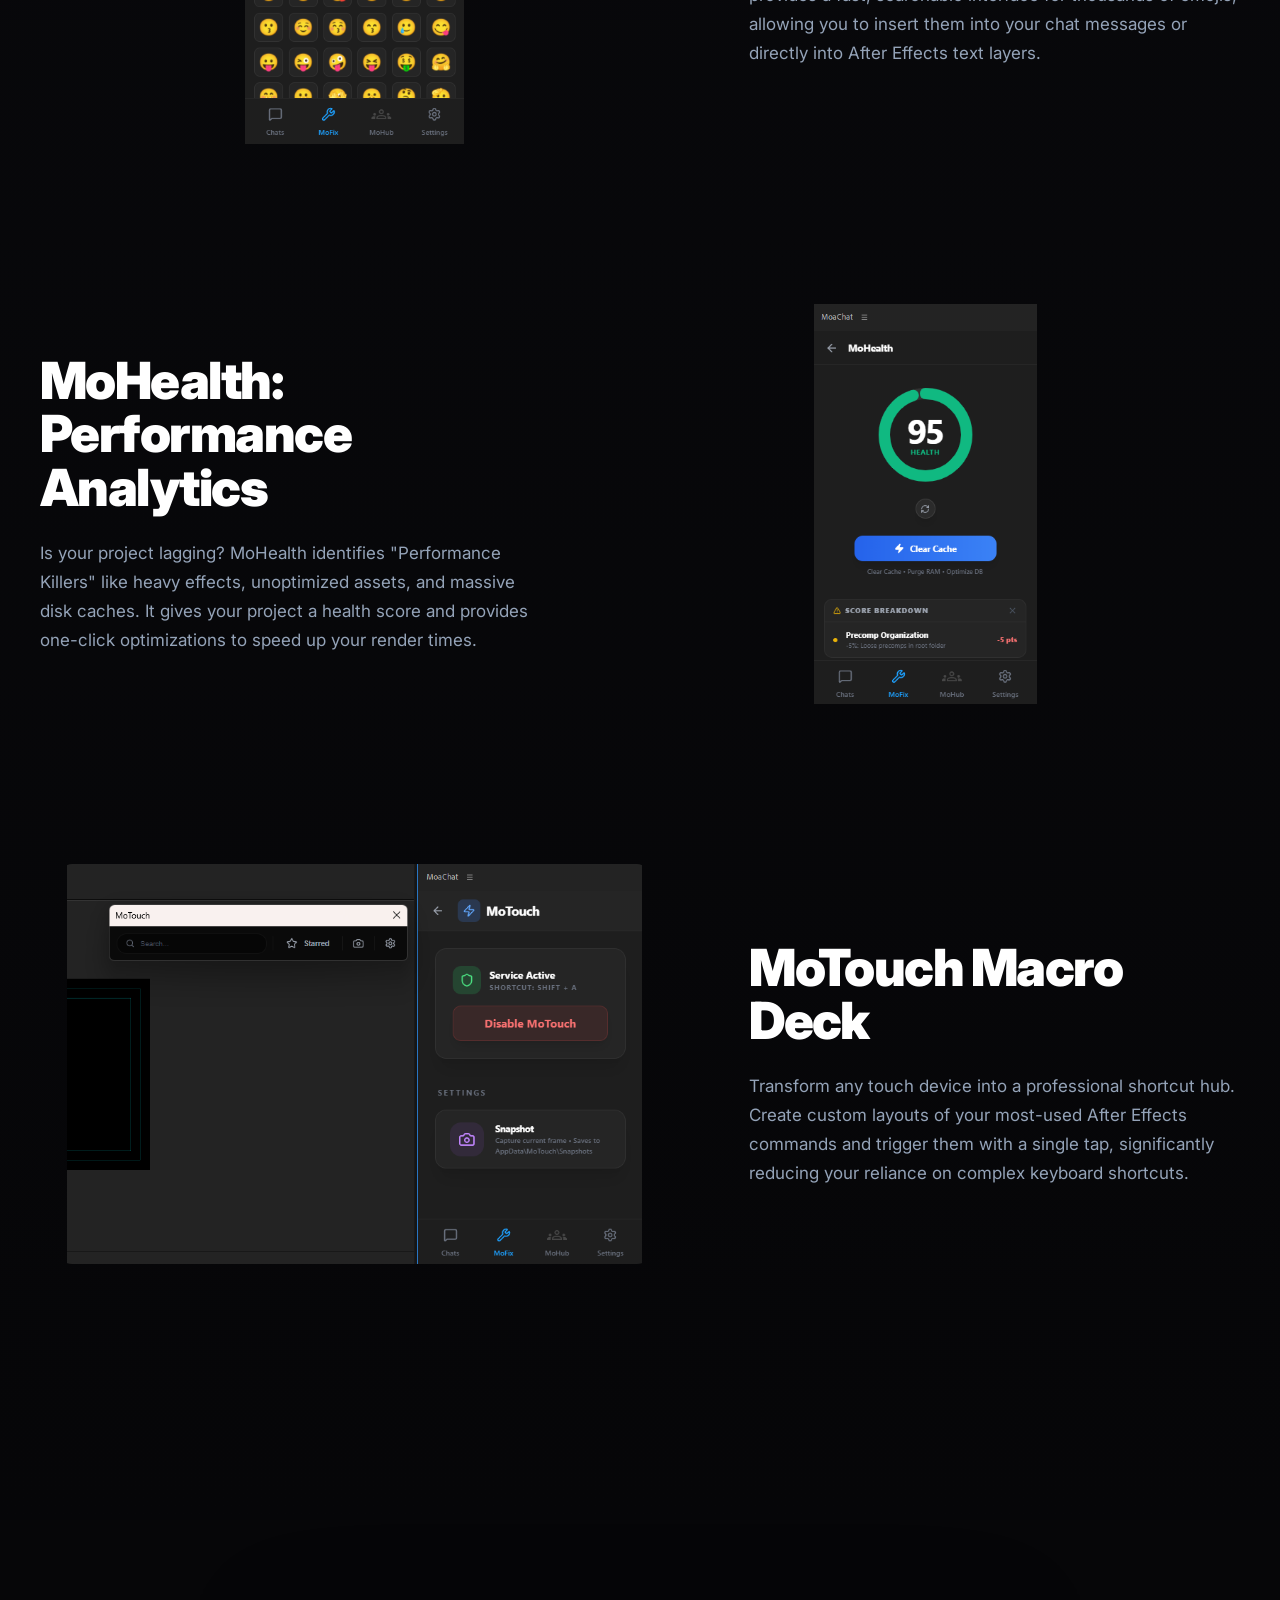
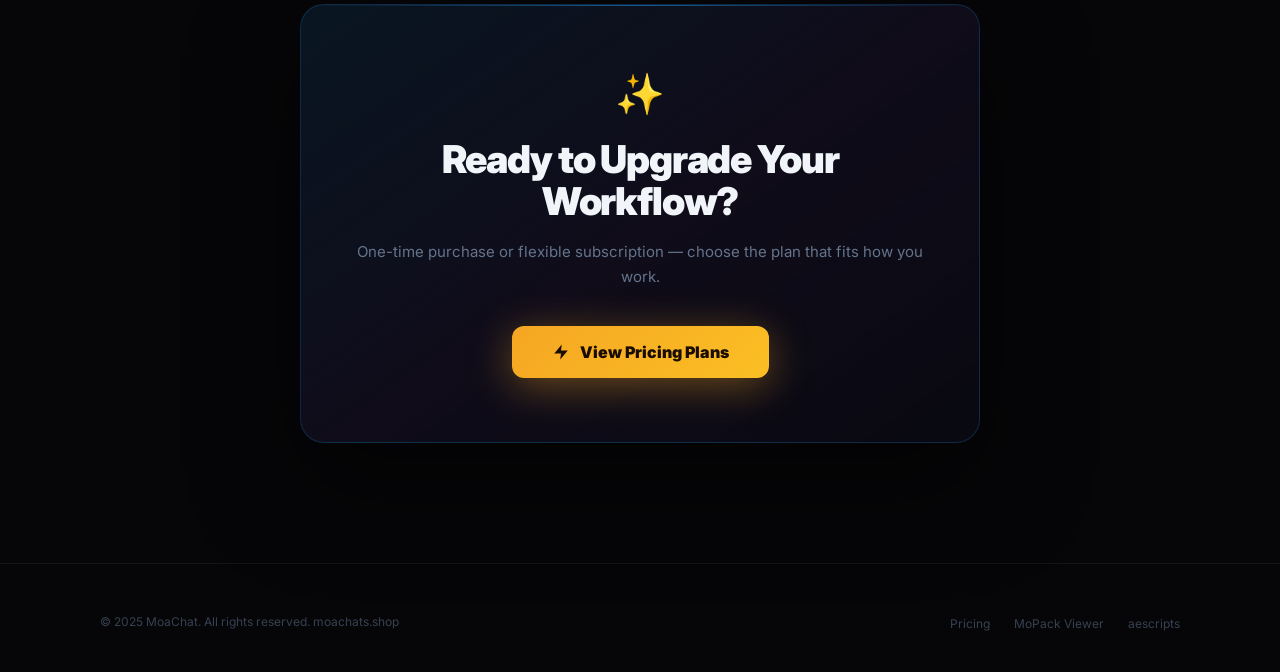
==== commit 183a2f17: "Remove all borders and box-shadows from carousel image slider" ====
--- a/index.html
+++ b/index.html
@@ -1545,6 +1545,87 @@
         margin: 0 auto; display: block; border-radius: 16px;
         box-shadow: 0 30px 60px rgba(0,0,0,0.6);
         border: 1px solid rgba(255,255,255,0.1);
+    }
+    
+    .carousel-btn {
+        position: absolute; top: 50%; transform: translateY(-50%);
+        width: 40px; height: 40px; border-radius: 50%;
+        background: rgba(0,0,0,0.3); border: 1px solid rgba(255,255,255,0.1);
+        color: white; cursor: pointer; z-index: 20;
+        display: flex; align-items: center; justify-content: center;
+        transition: all 0.3s; opacity: 0; backdrop-filter: blur(8px);
+    }
+    .group:hover .carousel-btn { opacity: 1; }
+    .carousel-btn:hover { background: rgba(0,0,0,0.7); transform: translateY(-50%) scale(1.1); box-shadow: 0 0 0 2px rgba(255,255,255,0.3); }
+    .carousel-prev { left: 16px; }
+    .carousel-next { right: 16px; }
+
+    .carousel-thumbs {
+        display: flex; justify-content: center; gap: 12px;
+        width: 100%; overflow-x: auto; padding-bottom: 8px;
+    }
+    .carousel-thumb {
+        position: relative; flex-shrink: 0;
+        width: 60px; height: 80px; border-radius: 8px;
+        overflow: hidden; cursor: pointer;
+        border: none; outline: none; background: transparent;
+        transition: all 0.3s; opacity: 0.5;
+        box-shadow: 0 0 0 1px rgba(255,255,255,0.1);
+        transform: scale(0.95);
+    }
+    @media (min-width: 640px) {
+        .carousel-thumb { width: 70px; height: 95px; }
+    }
+    .carousel-thumb:hover { opacity: 1; transform: scale(1); }
+    .carousel-thumb.active {
+        opacity: 1; transform: scale(1);
+        box-shadow: 0 0 0 2px white;
+    }
+    .carousel-thumb img { width: 100%; height: 100%; object-fit: cover; }
+    .carousel-thumb.active::after {
+        content: ''; position: absolute; inset: 0; background: rgba(255,255,255,0.1);
+    }
+
+    /* Side features image handling */
+    .side-visual { background: transparent; display: flex; align-items: center; justify-content: center; }
+    .side-visual img { max-width: 100%; max-height: 400px; object-fit: contain; border-radius: 12px; }
+
+    @media (min-width: 900px) {
+        .feature-split.force-reverse { flex-direction: row-reverse !important; }
+    }
+
+    /* Hero Floating & Parallax Effects */
+    @keyframes floaty1 { 0%, 100% { transform: translateY(0px) rotate(0deg); } 50% { transform: translateY(-15px) rotate(1deg); } }
+    @keyframes floaty2 { 0%, 100% { transform: translateY(0px) rotate(0deg); } 50% { transform: translateY(-10px) rotate(-1deg); } }
+    @keyframes floaty3 { 0%, 100% { transform: translateY(0px) rotate(0deg); } 50% { transform: translateY(-20px) rotate(2deg); } }
+
+    .float-1 { animation: floaty1 6s ease-in-out infinite; }
+    .float-2 { animation: floaty2 5.5s ease-in-out infinite 0.5s; }
+    .float-3 { animation: floaty3 7s ease-in-out infinite 1s; }
+
+    .hero-layer {
+        transition: transform 0.15s ease-out;
+        transform-style: preserve-3d;
+        will-change: transform;
+    }
+
+    .carousel-container {
+        position: relative; overflow: hidden; height: 500px; width: 100%;
+        background: transparent;
+    }
+    .carousel-track {
+        display: flex; height: 100%; width: 100%; position: relative; overflow: hidden;
+    }
+    .carousel-slide {
+        position: absolute; inset: 0;
+        opacity: 0; transition: opacity 0.3s ease-in-out;
+        pointer-events: none; z-index: 0;
+        display: flex; align-items: center; justify-content: center;
+    }
+    .carousel-slide.active { opacity: 1; pointer-events: auto; z-index: 10; }
+    .carousel-slide img { 
+        max-width: 100%; max-height: 100%; object-fit: contain; 
+        margin: 0 auto; display: block; border-radius: 16px;
     }
     
     .carousel-btn {
@@ -1634,6 +1715,7 @@
   </nav>
 
   
+
 
 
 
@@ -2162,6 +2244,7 @@
   </script>
 
 
+
 <!-- CAROUSEL SCRIPT -->
 
   <script>
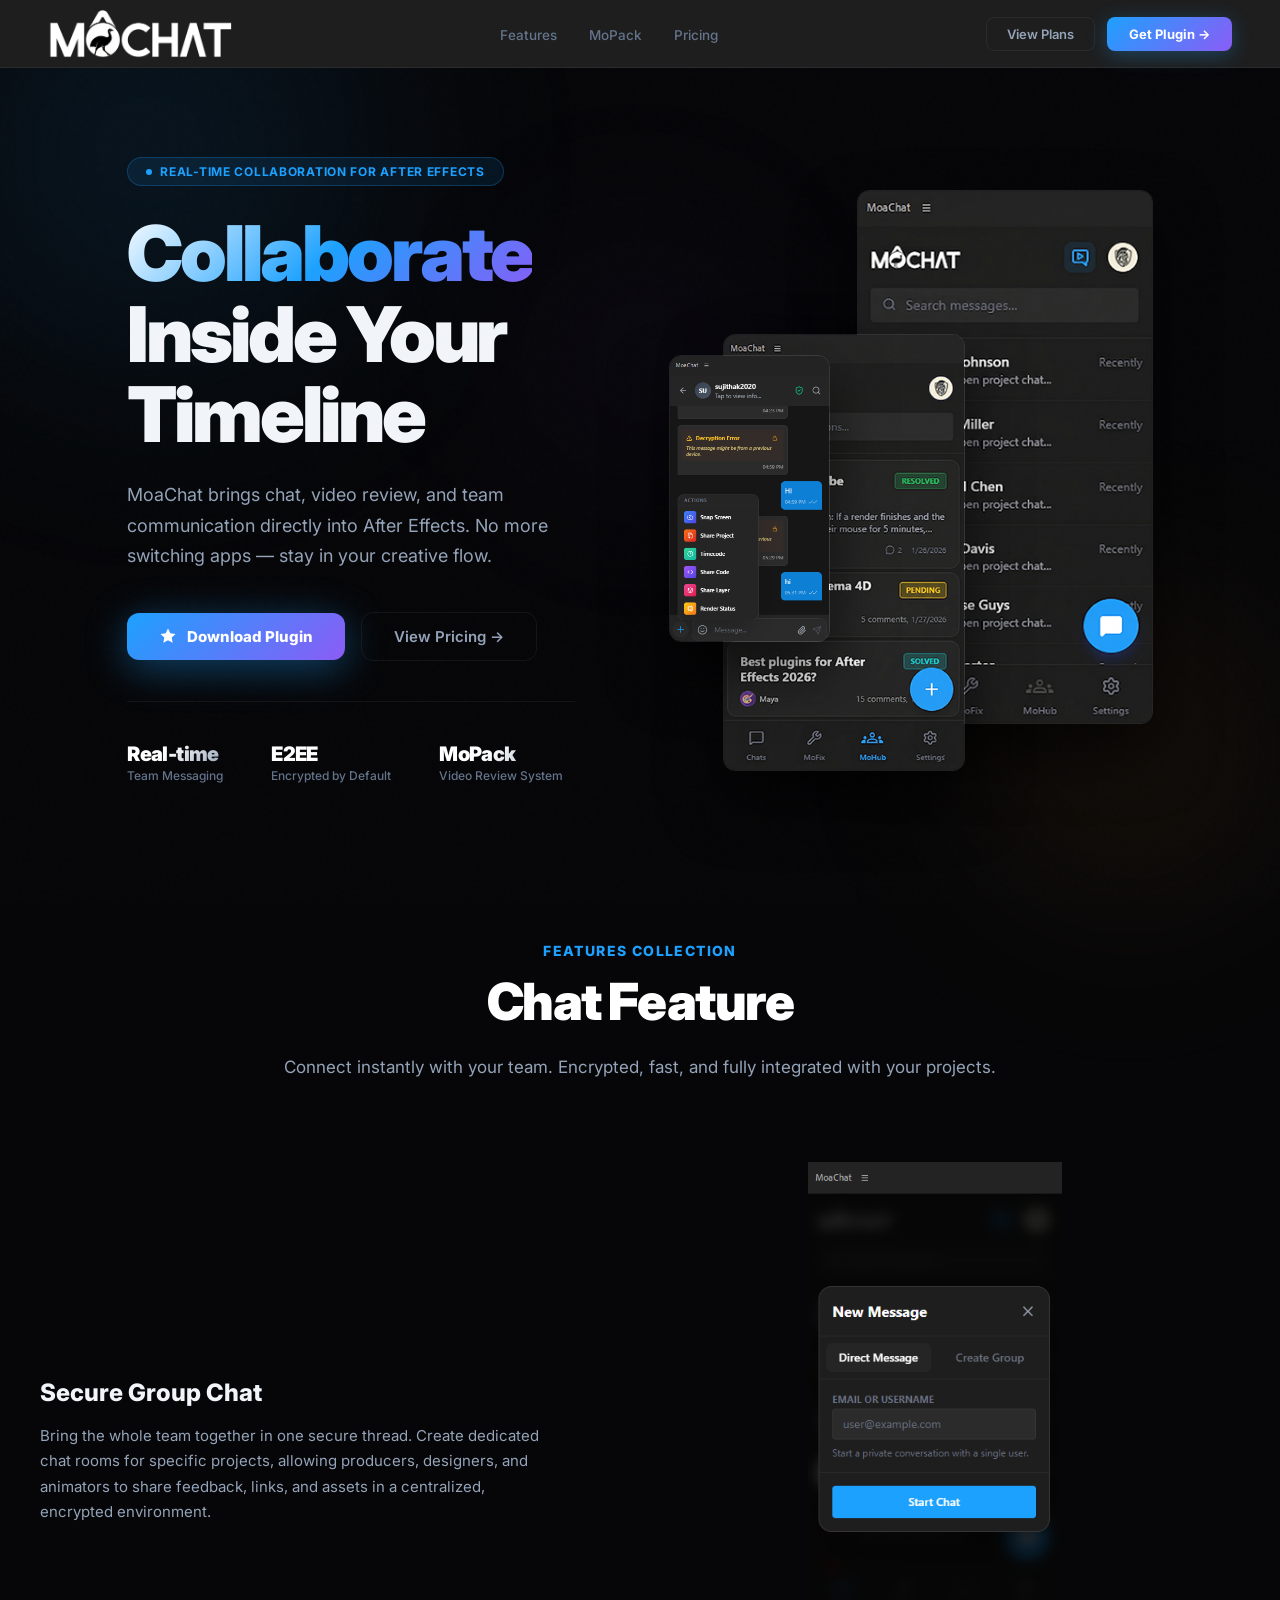
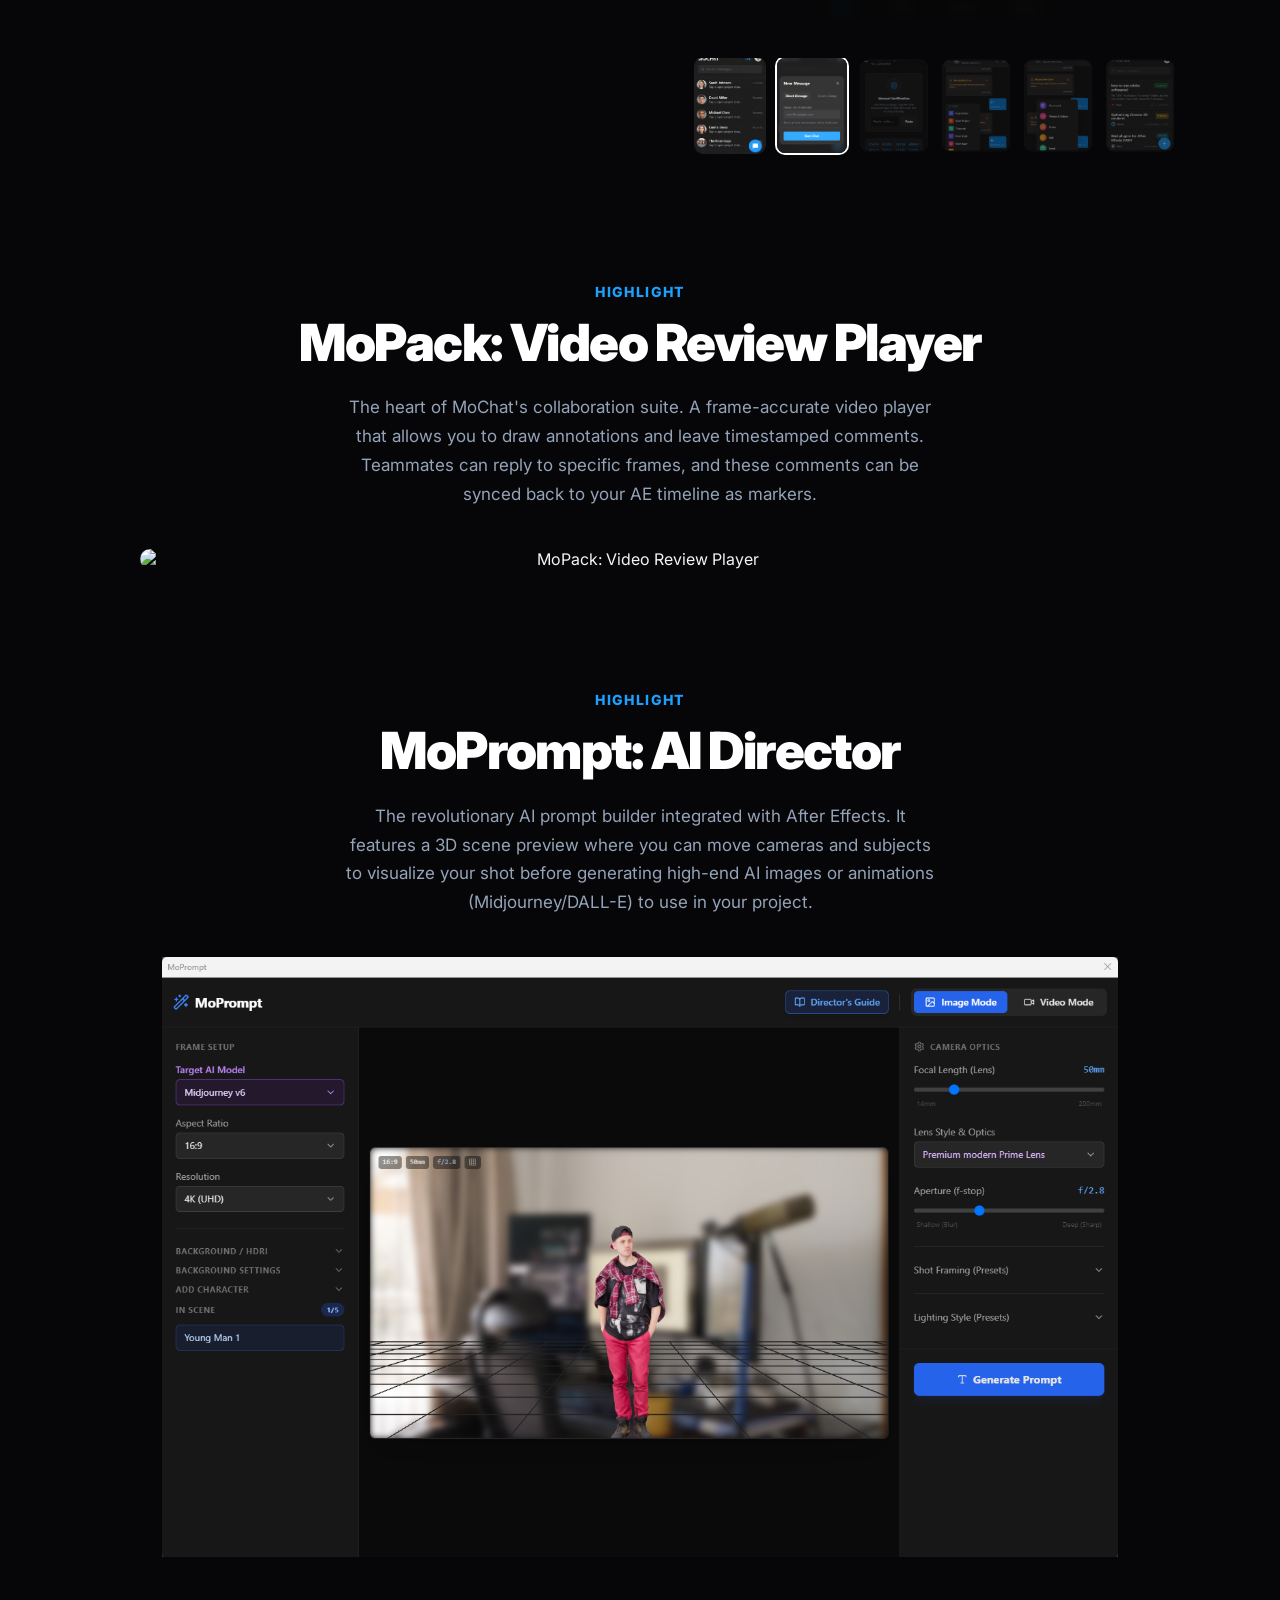
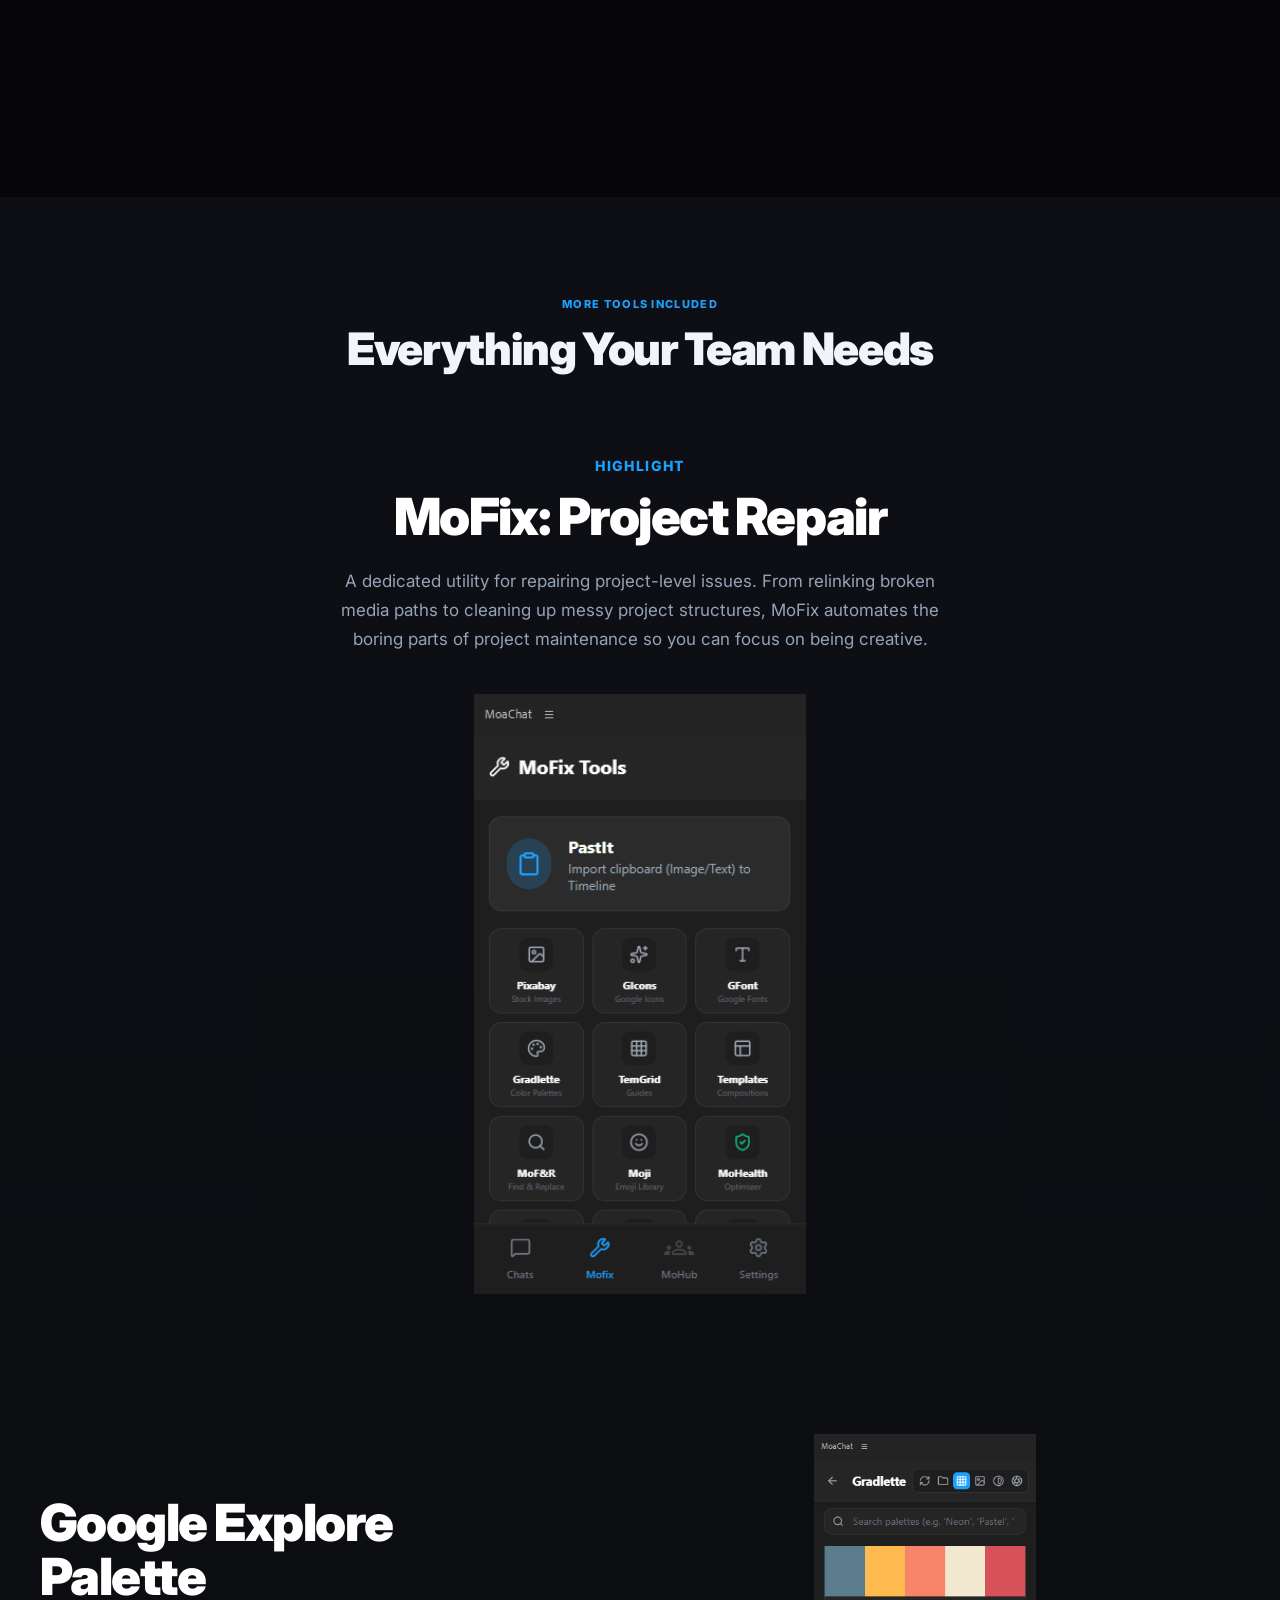
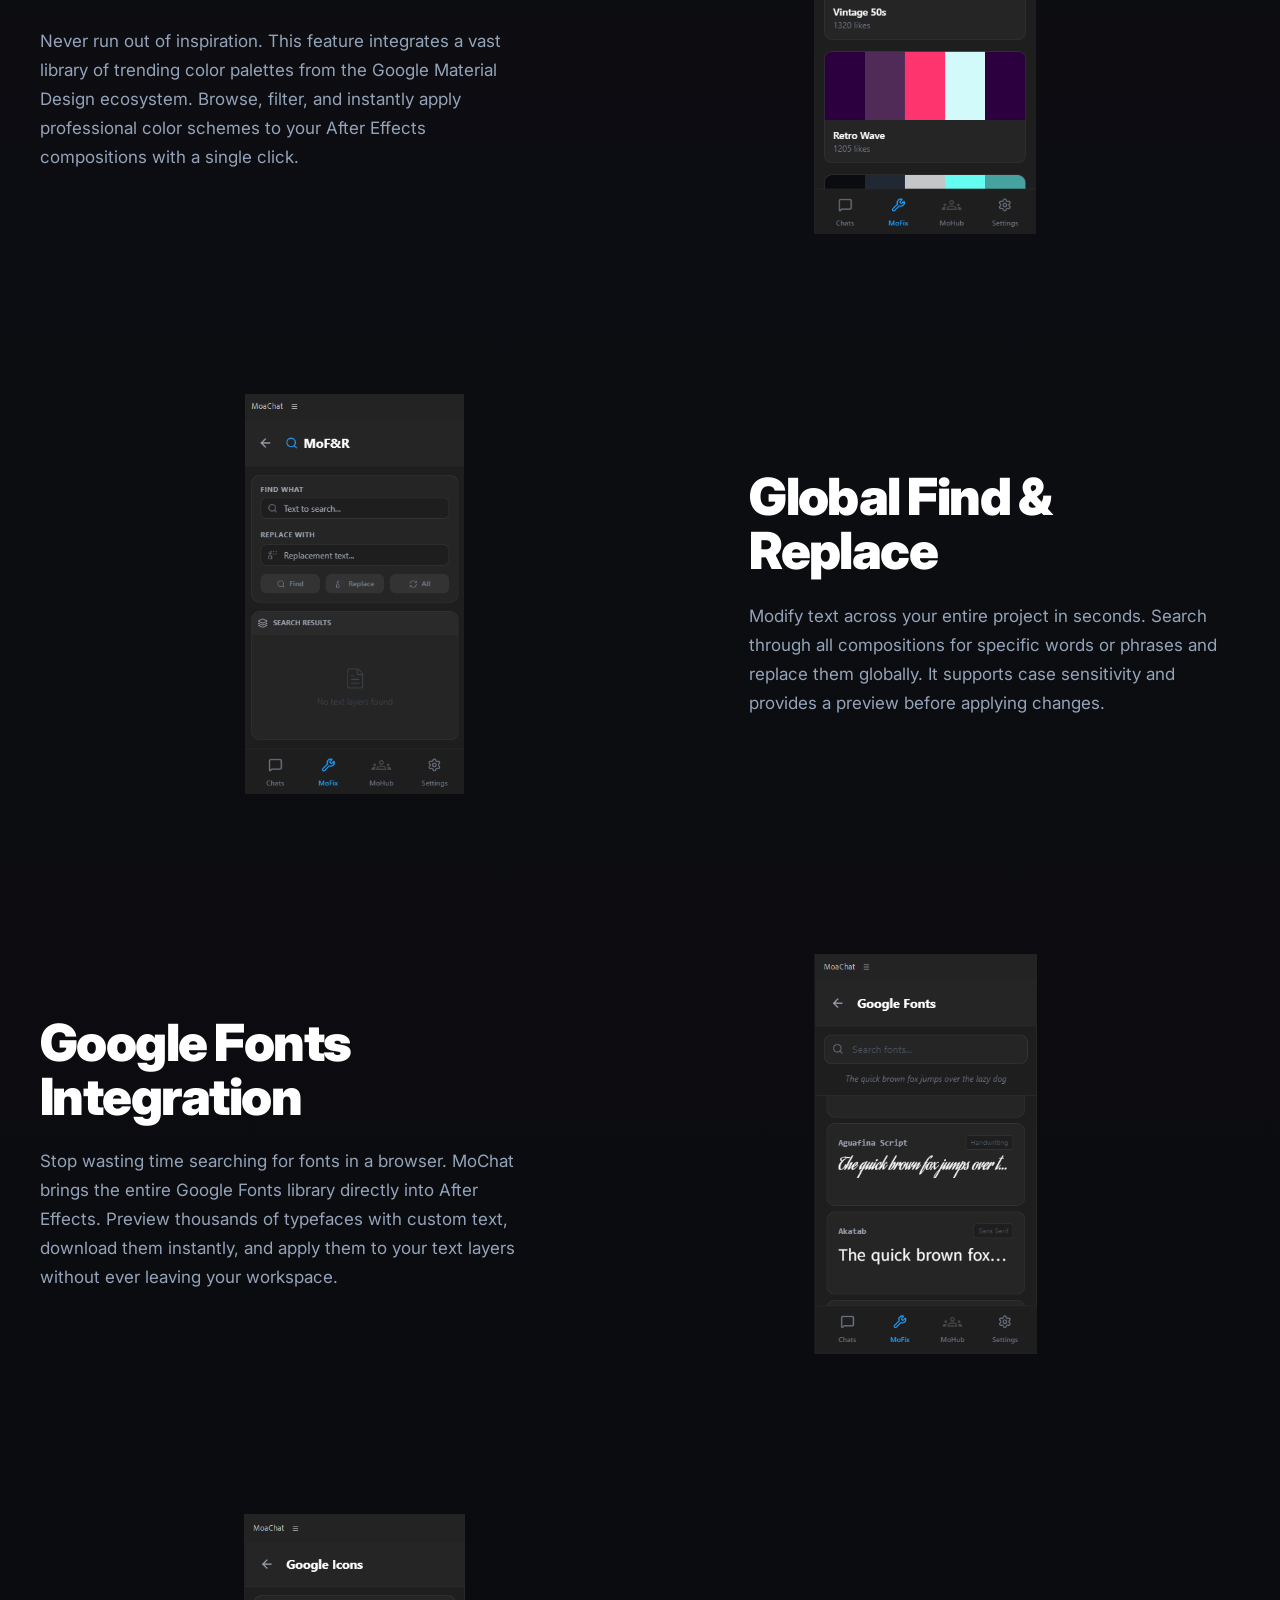
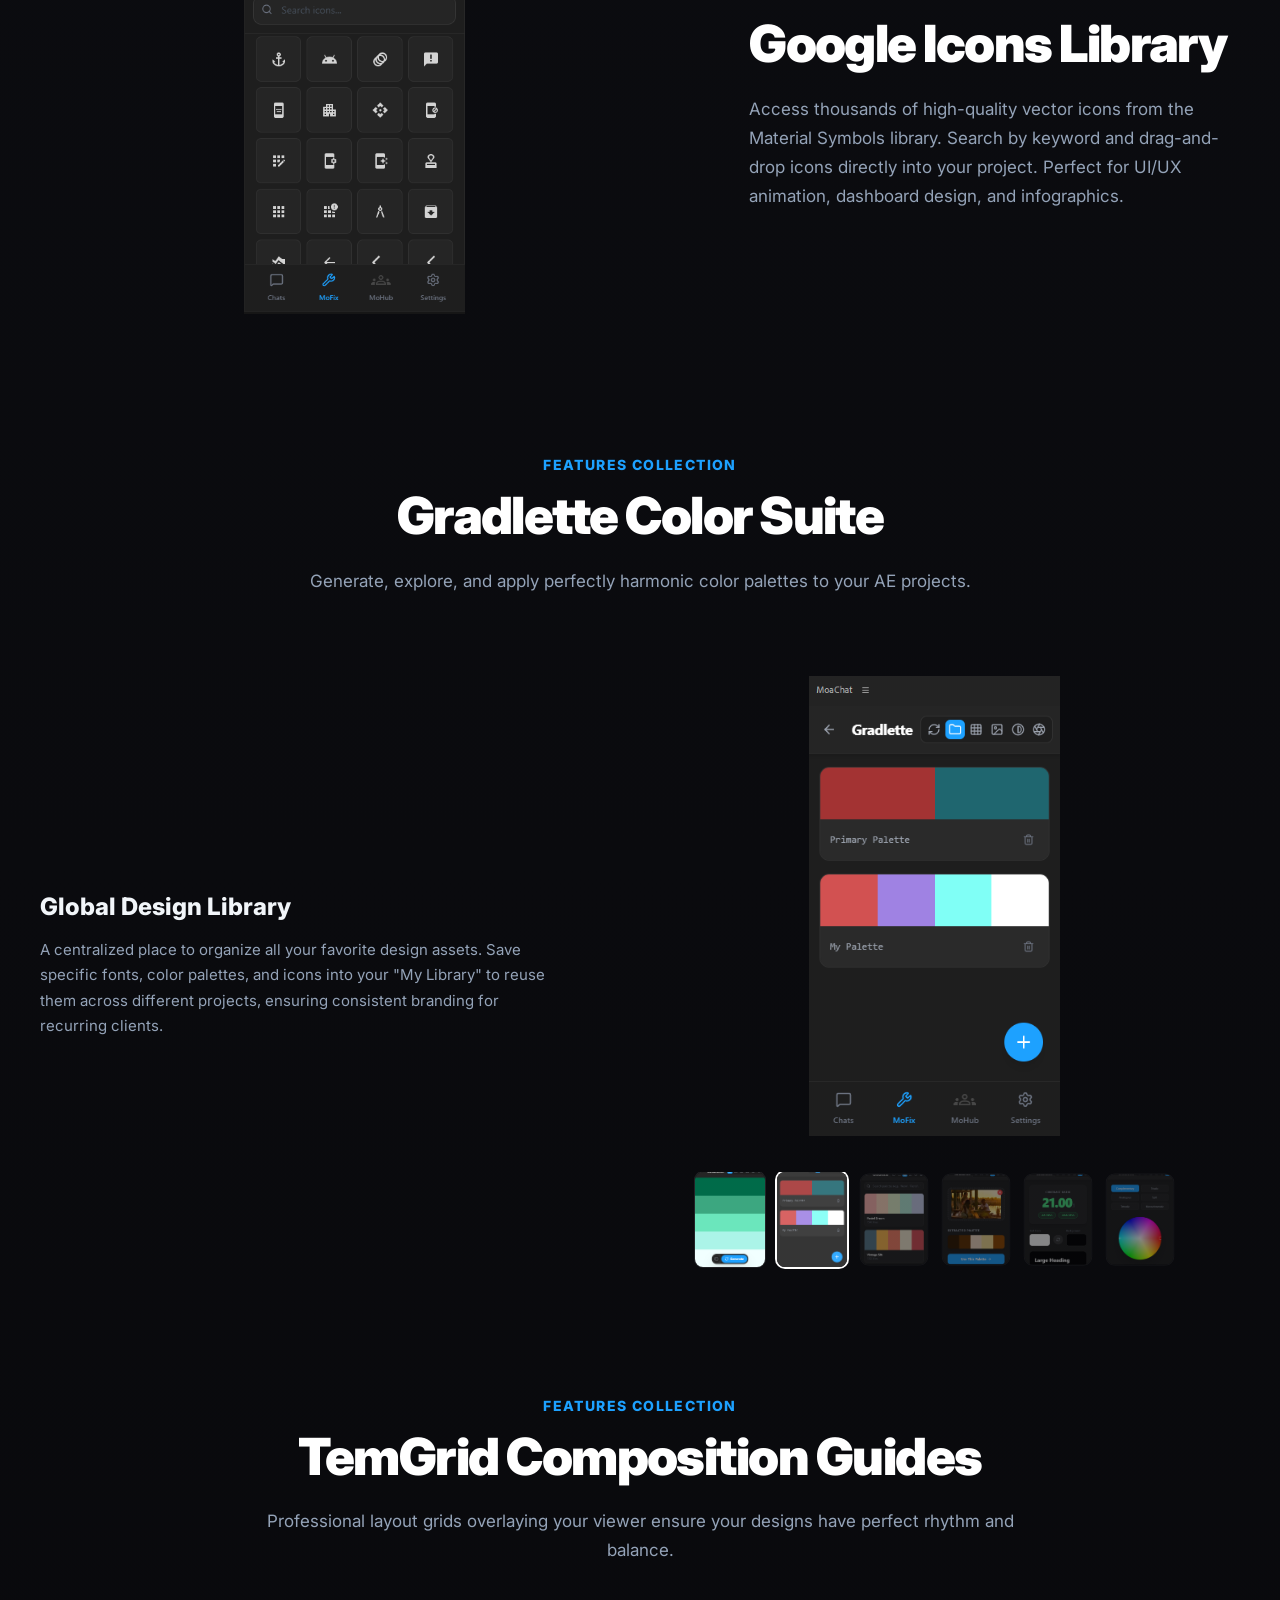
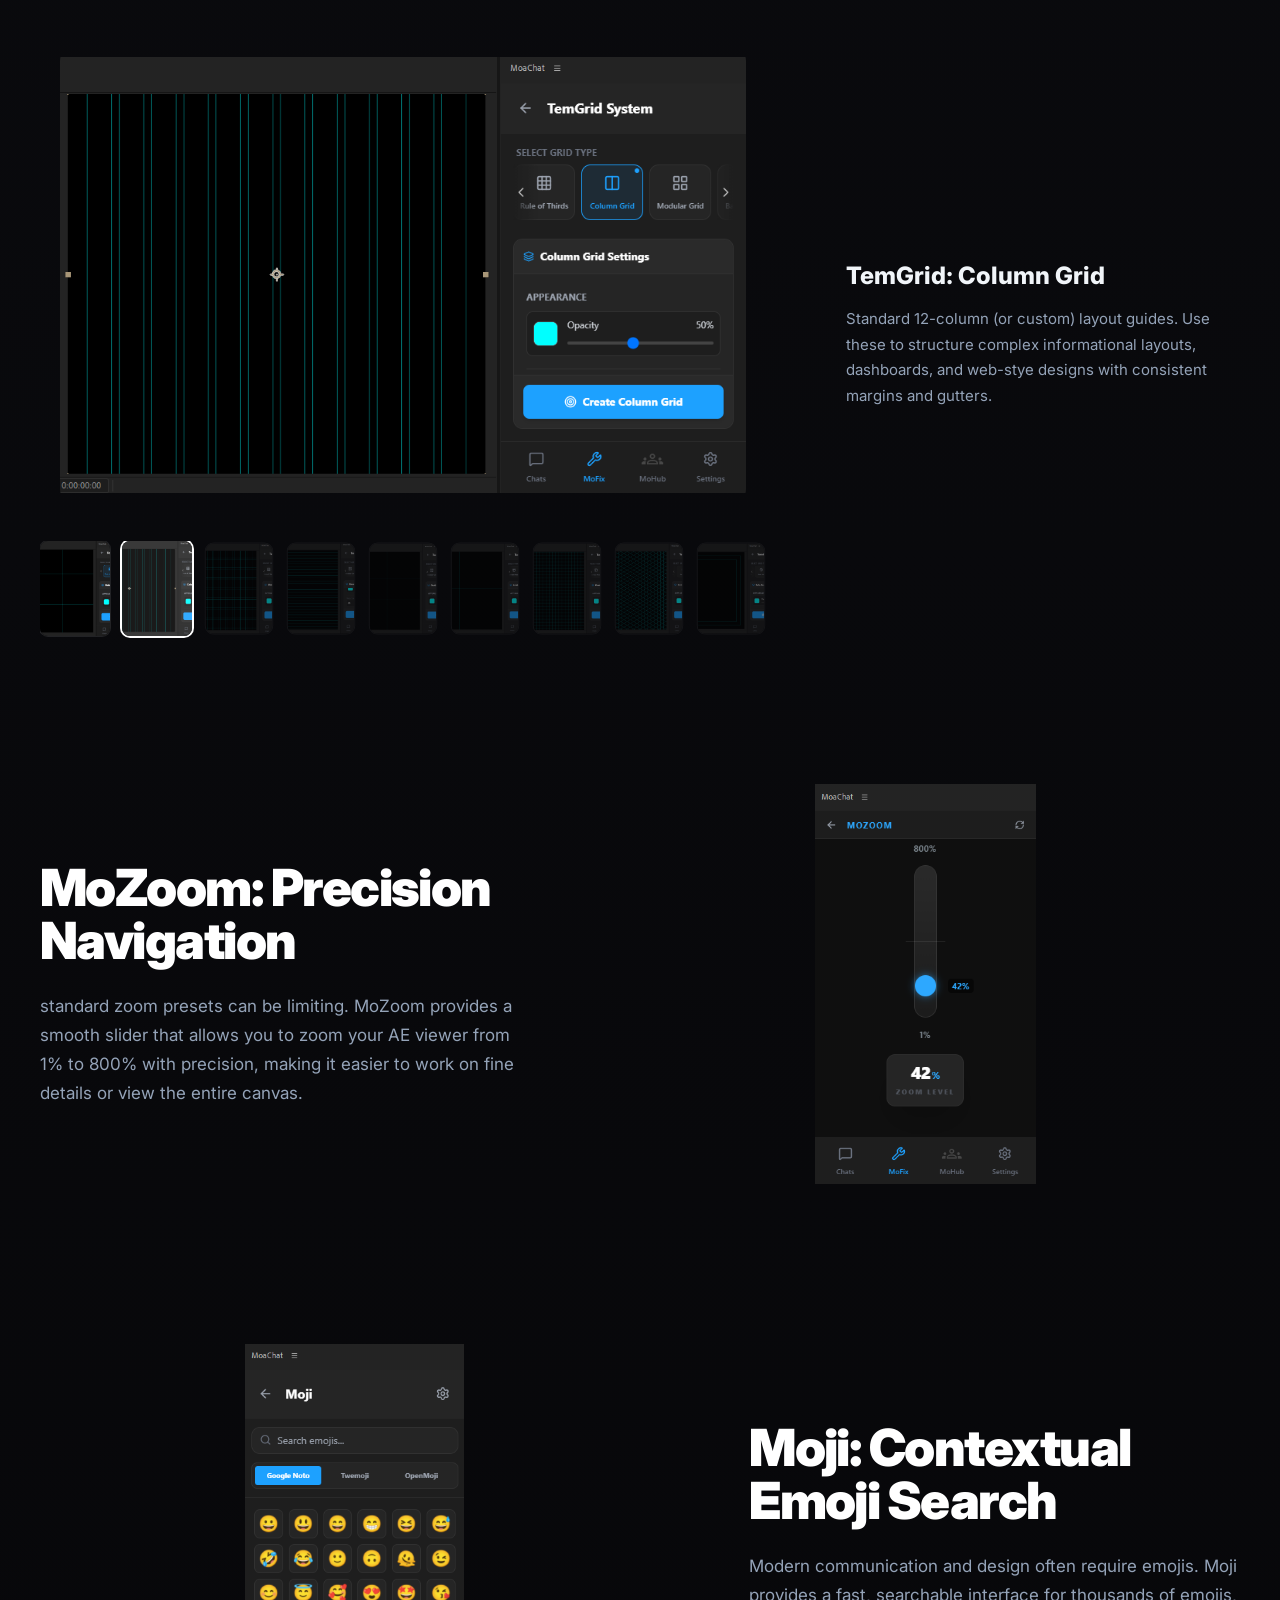
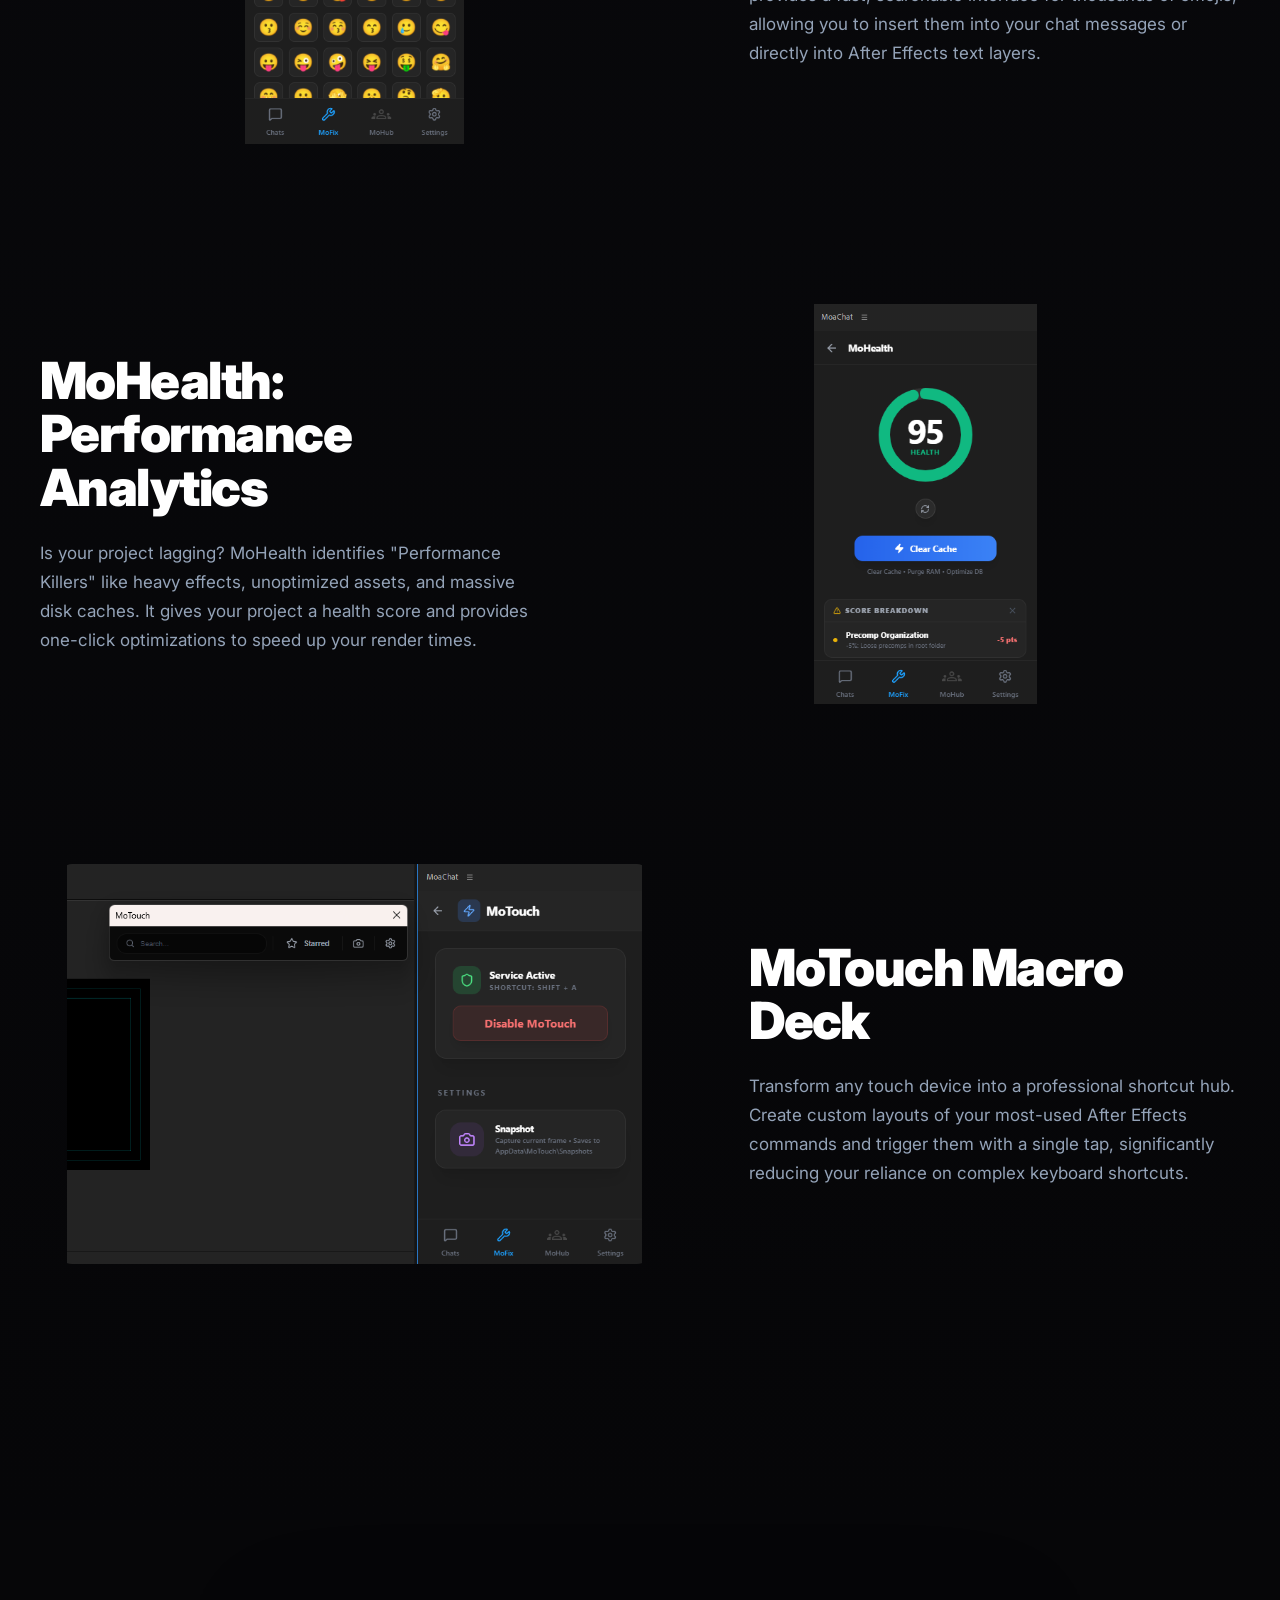
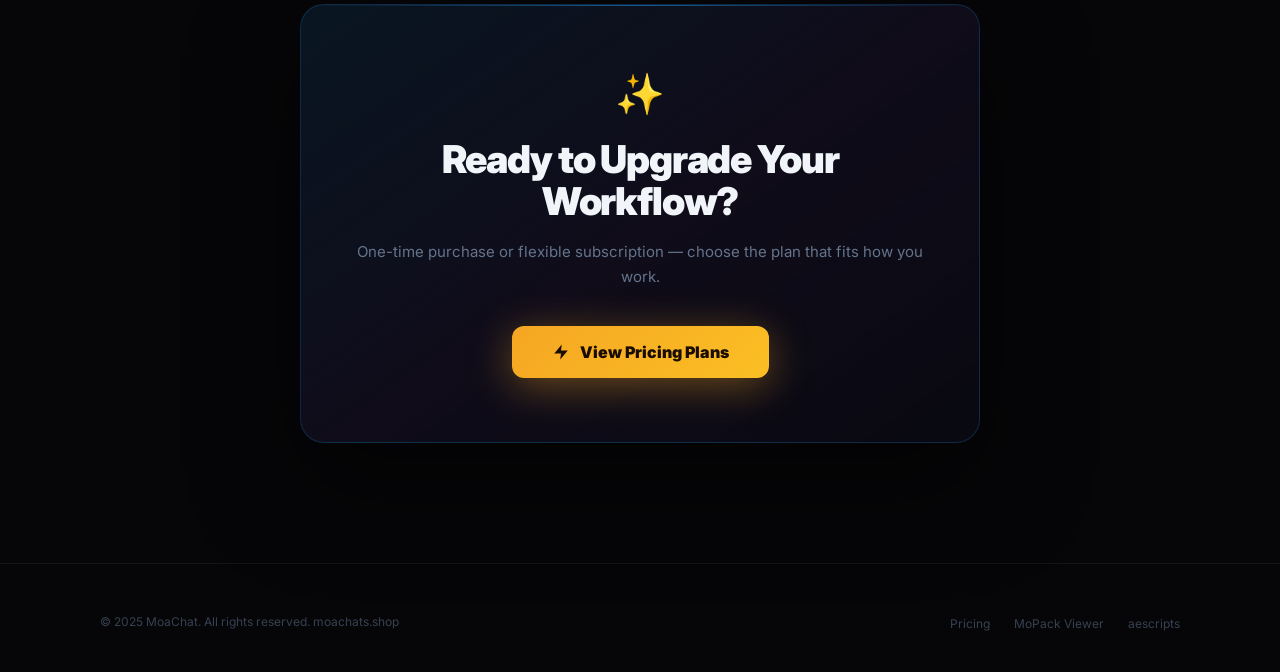
==== commit e29278fd: "Force remove ghost box-shadow and border styles by appending explicit css none rules" ====
--- a/index.html
+++ b/index.html
@@ -1689,6 +1689,88 @@
         transform-style: preserve-3d;
         will-change: transform;
     }
+
+    .carousel-container {
+        position: relative; overflow: hidden; height: 500px; width: 100%;
+        background: transparent !important; border: none !important; box-shadow: none !important;
+    }
+    .carousel-track {
+        display: flex; height: 100%; width: 100%; position: relative; overflow: hidden;
+    }
+    .carousel-slide {
+        position: absolute; inset: 0;
+        opacity: 0; transition: opacity 0.3s ease-in-out;
+        pointer-events: none; z-index: 0;
+        display: flex; align-items: center; justify-content: center;
+    }
+    .carousel-slide.active { opacity: 1; pointer-events: auto; z-index: 10; }
+    .carousel-slide img { 
+        max-width: 100%; max-height: 100%; object-fit: contain; 
+        margin: 0 auto; display: block; border-radius: 16px;
+        border: none !important; box-shadow: none !important; background: transparent !important;
+    }
+    
+    .carousel-btn {
+        position: absolute; top: 50%; transform: translateY(-50%);
+        width: 40px; height: 40px; border-radius: 50%;
+        background: rgba(0,0,0,0.3); border: 1px solid rgba(255,255,255,0.1);
+        color: white; cursor: pointer; z-index: 20;
+        display: flex; align-items: center; justify-content: center;
+        transition: all 0.3s; opacity: 0; backdrop-filter: blur(8px);
+    }
+    .group:hover .carousel-btn { opacity: 1; }
+    .carousel-btn:hover { background: rgba(0,0,0,0.7); transform: translateY(-50%) scale(1.1); box-shadow: 0 0 0 2px rgba(255,255,255,0.3); }
+    .carousel-prev { left: 16px; }
+    .carousel-next { right: 16px; }
+
+    .carousel-thumbs {
+        display: flex; justify-content: center; gap: 12px;
+        width: 100%; overflow-x: auto; padding-bottom: 8px;
+    }
+    .carousel-thumb {
+        position: relative; flex-shrink: 0;
+        width: 60px; height: 80px; border-radius: 8px;
+        overflow: hidden; cursor: pointer;
+        border: none; outline: none; background: transparent;
+        transition: all 0.3s; opacity: 0.5;
+        box-shadow: 0 0 0 1px rgba(255,255,255,0.1);
+        transform: scale(0.95);
+    }
+    @media (min-width: 640px) {
+        .carousel-thumb { width: 70px; height: 95px; }
+    }
+    .carousel-thumb:hover { opacity: 1; transform: scale(1); }
+    .carousel-thumb.active {
+        opacity: 1; transform: scale(1);
+        box-shadow: 0 0 0 2px white;
+    }
+    .carousel-thumb img { width: 100%; height: 100%; object-fit: cover; }
+    .carousel-thumb.active::after {
+        content: ''; position: absolute; inset: 0; background: rgba(255,255,255,0.1);
+    }
+
+    /* Side features image handling */
+    .side-visual { background: transparent; display: flex; align-items: center; justify-content: center; }
+    .side-visual img { max-width: 100%; max-height: 400px; object-fit: contain; border-radius: 12px; }
+
+    @media (min-width: 900px) {
+        .feature-split.force-reverse { flex-direction: row-reverse !important; }
+    }
+
+    /* Hero Floating & Parallax Effects */
+    @keyframes floaty1 { 0%, 100% { transform: translateY(0px) rotate(0deg); } 50% { transform: translateY(-15px) rotate(1deg); } }
+    @keyframes floaty2 { 0%, 100% { transform: translateY(0px) rotate(0deg); } 50% { transform: translateY(-10px) rotate(-1deg); } }
+    @keyframes floaty3 { 0%, 100% { transform: translateY(0px) rotate(0deg); } 50% { transform: translateY(-20px) rotate(2deg); } }
+
+    .float-1 { animation: floaty1 6s ease-in-out infinite; }
+    .float-2 { animation: floaty2 5.5s ease-in-out infinite 0.5s; }
+    .float-3 { animation: floaty3 7s ease-in-out infinite 1s; }
+
+    .hero-layer {
+        transition: transform 0.15s ease-out;
+        transform-style: preserve-3d;
+        will-change: transform;
+    }
 </style>
 </head>
 
@@ -1715,6 +1797,7 @@
   </nav>
 
   
+
 
 
 
@@ -2245,6 +2328,7 @@
 
 
 
+
 <!-- CAROUSEL SCRIPT -->
 
   <script>
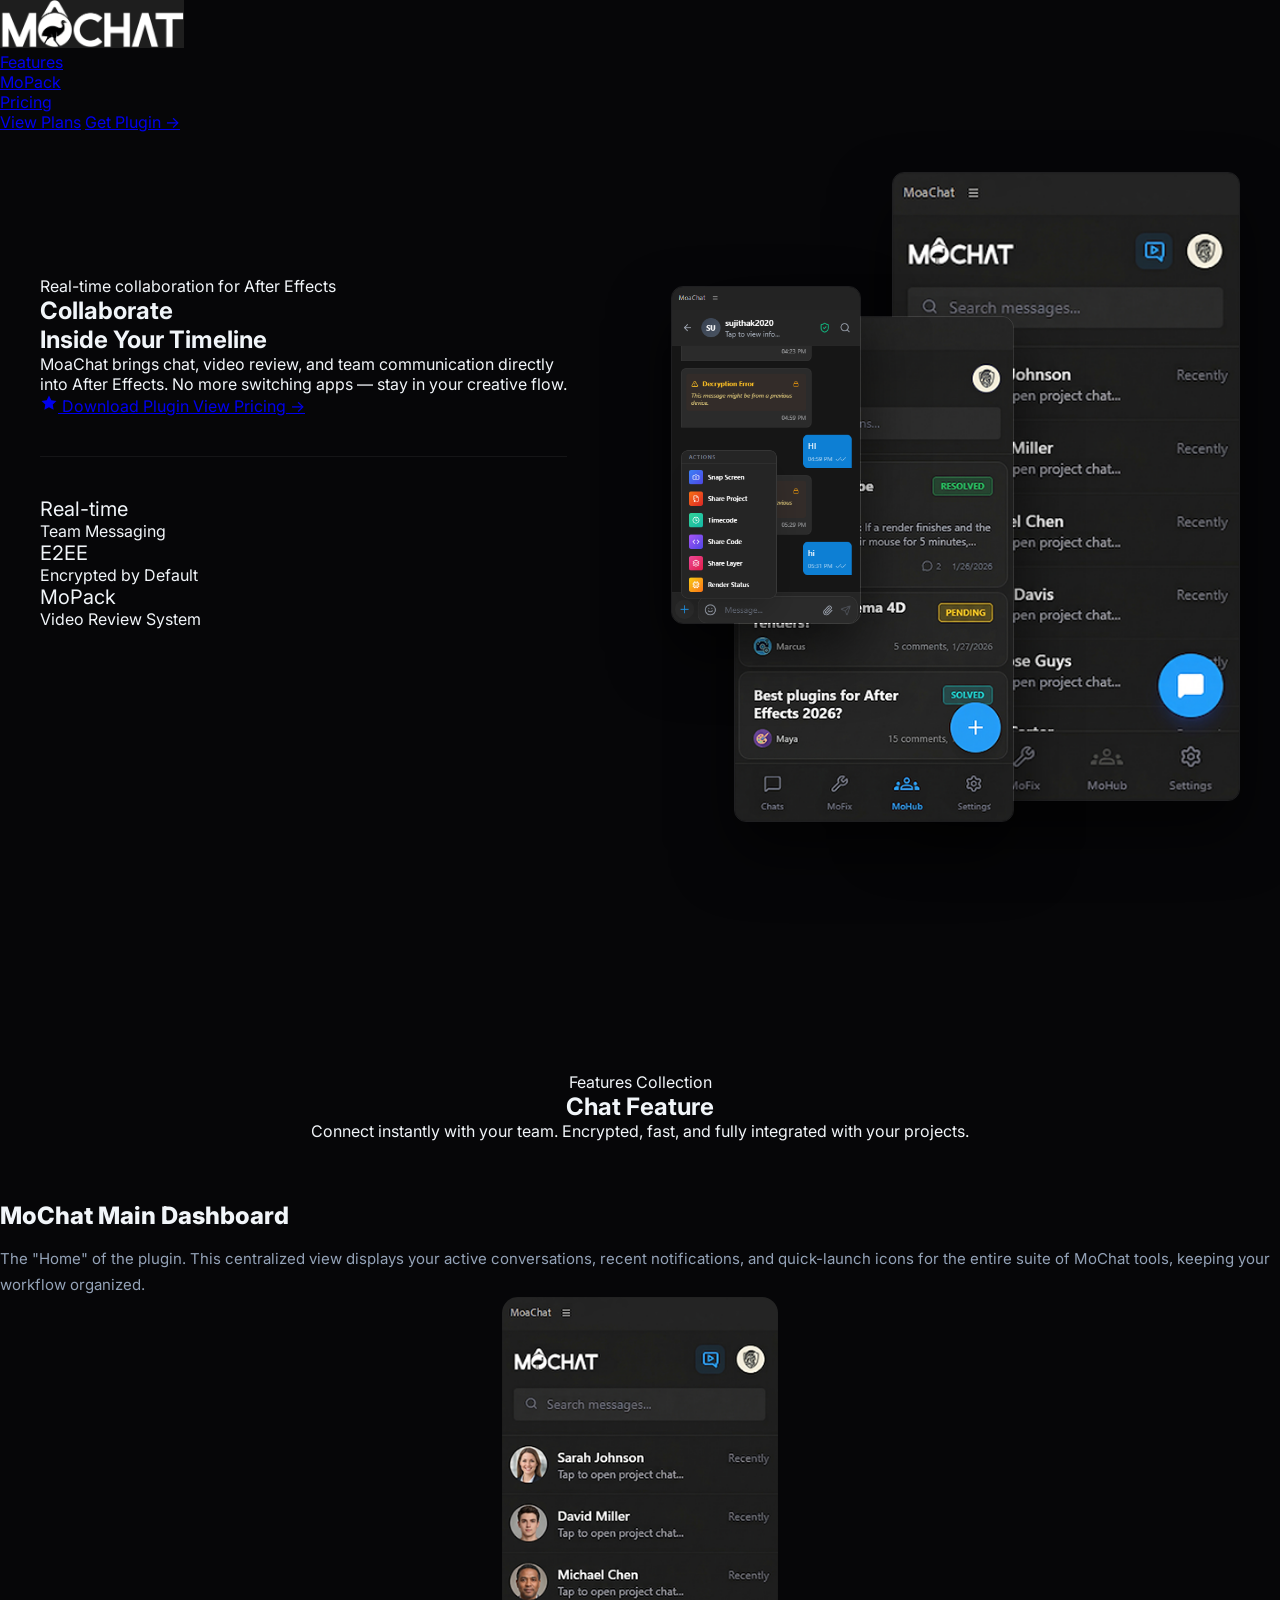
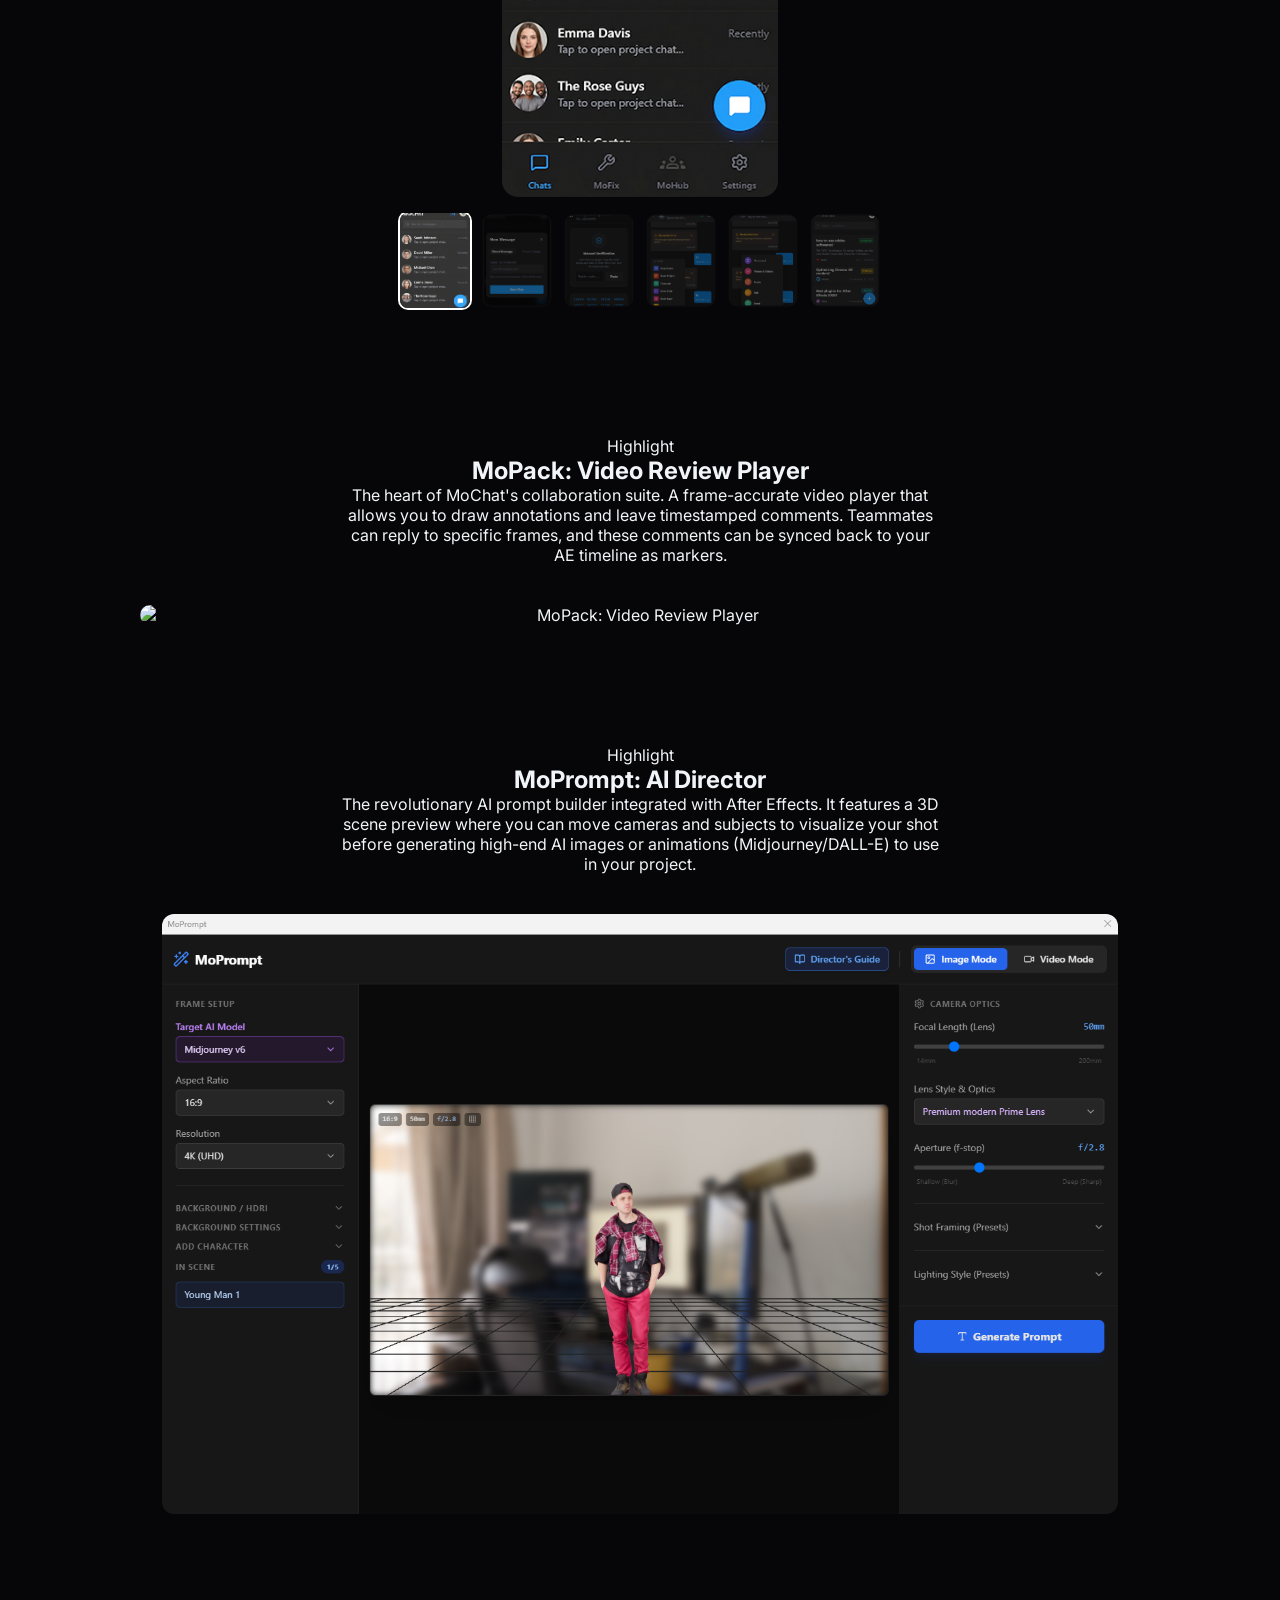
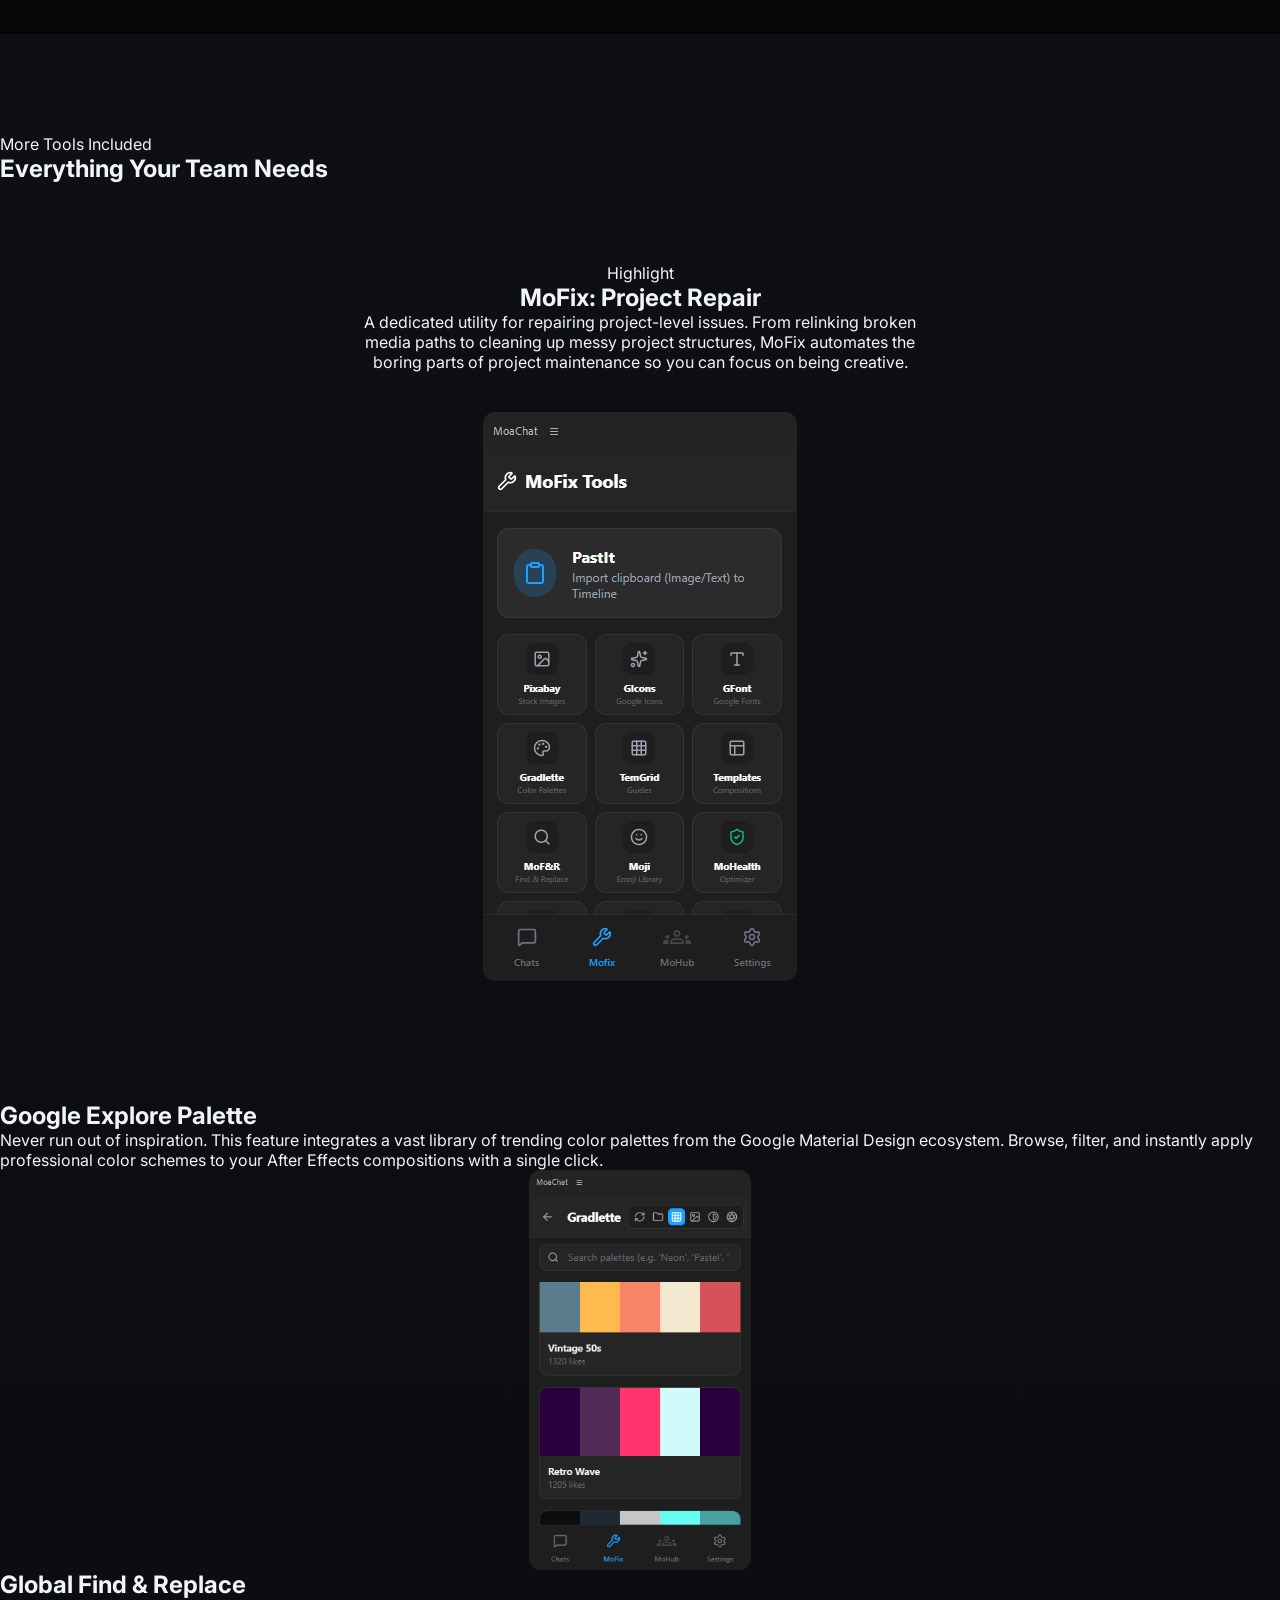
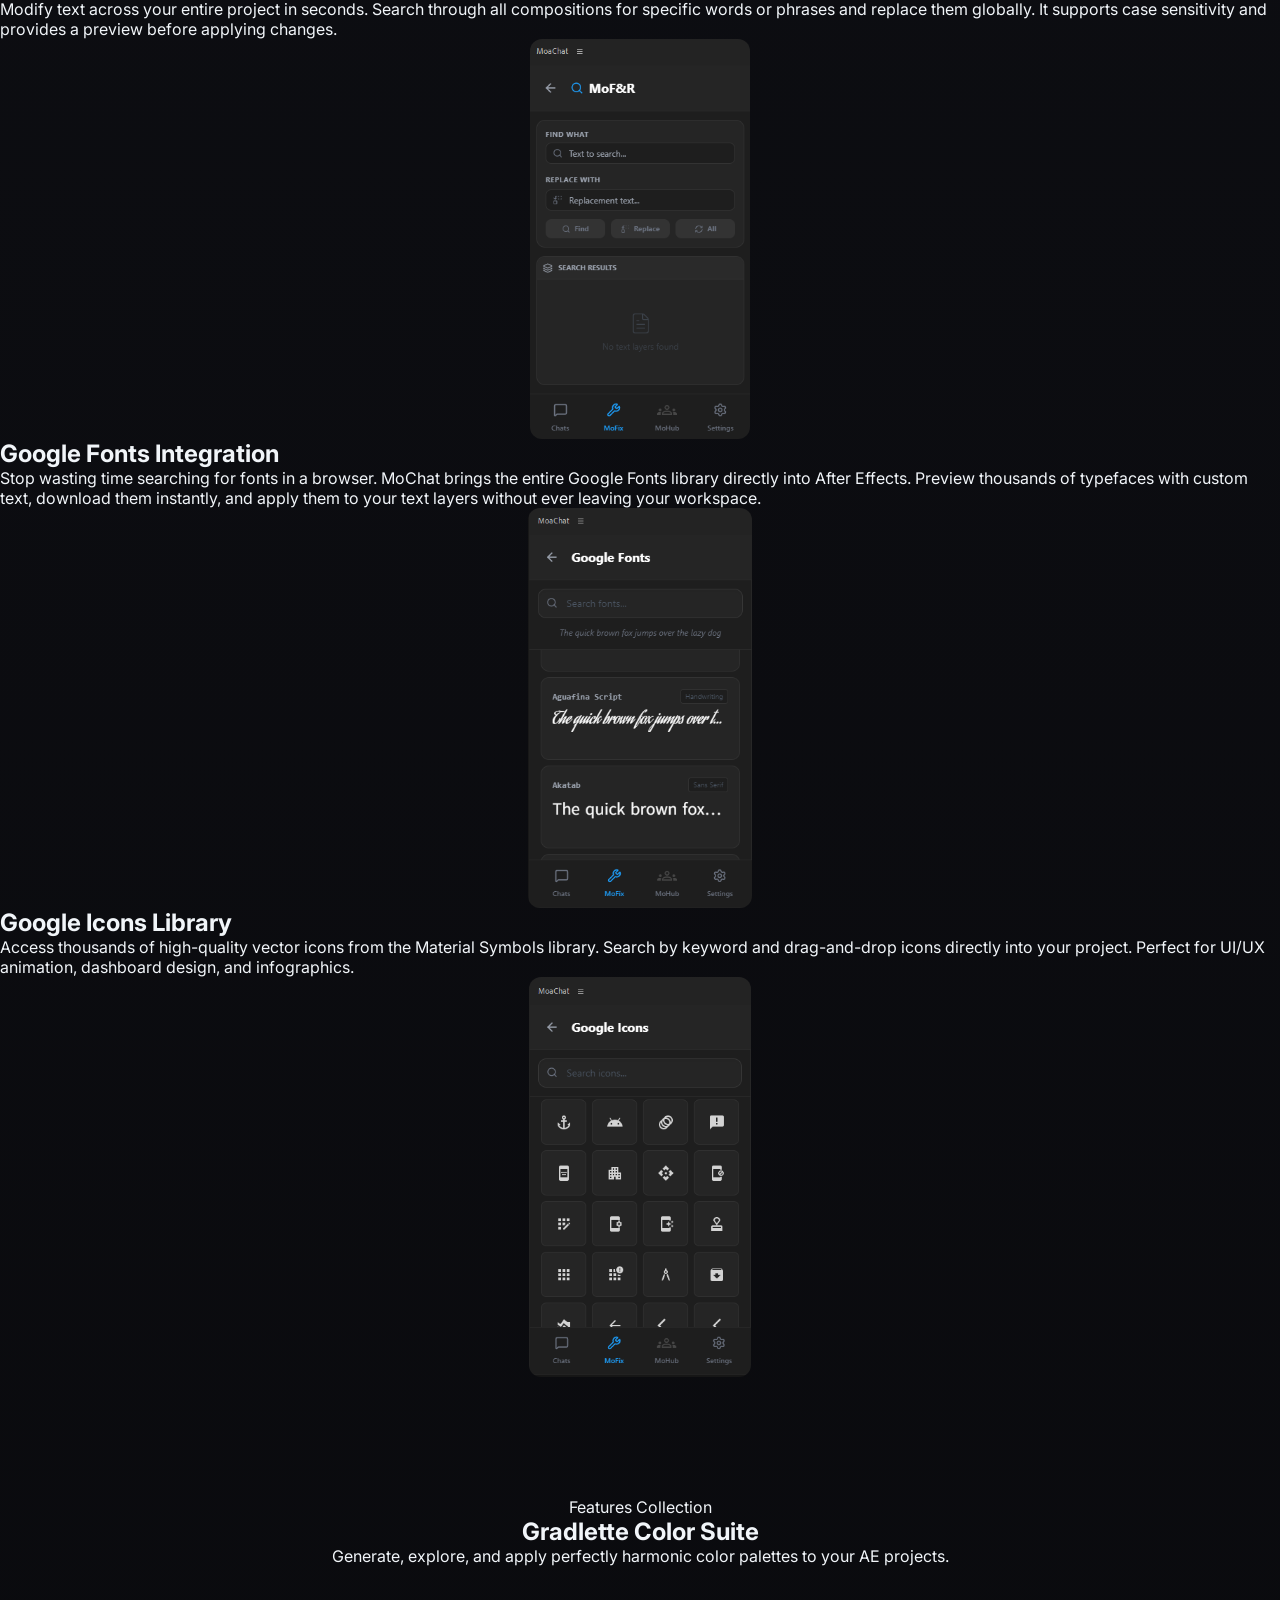
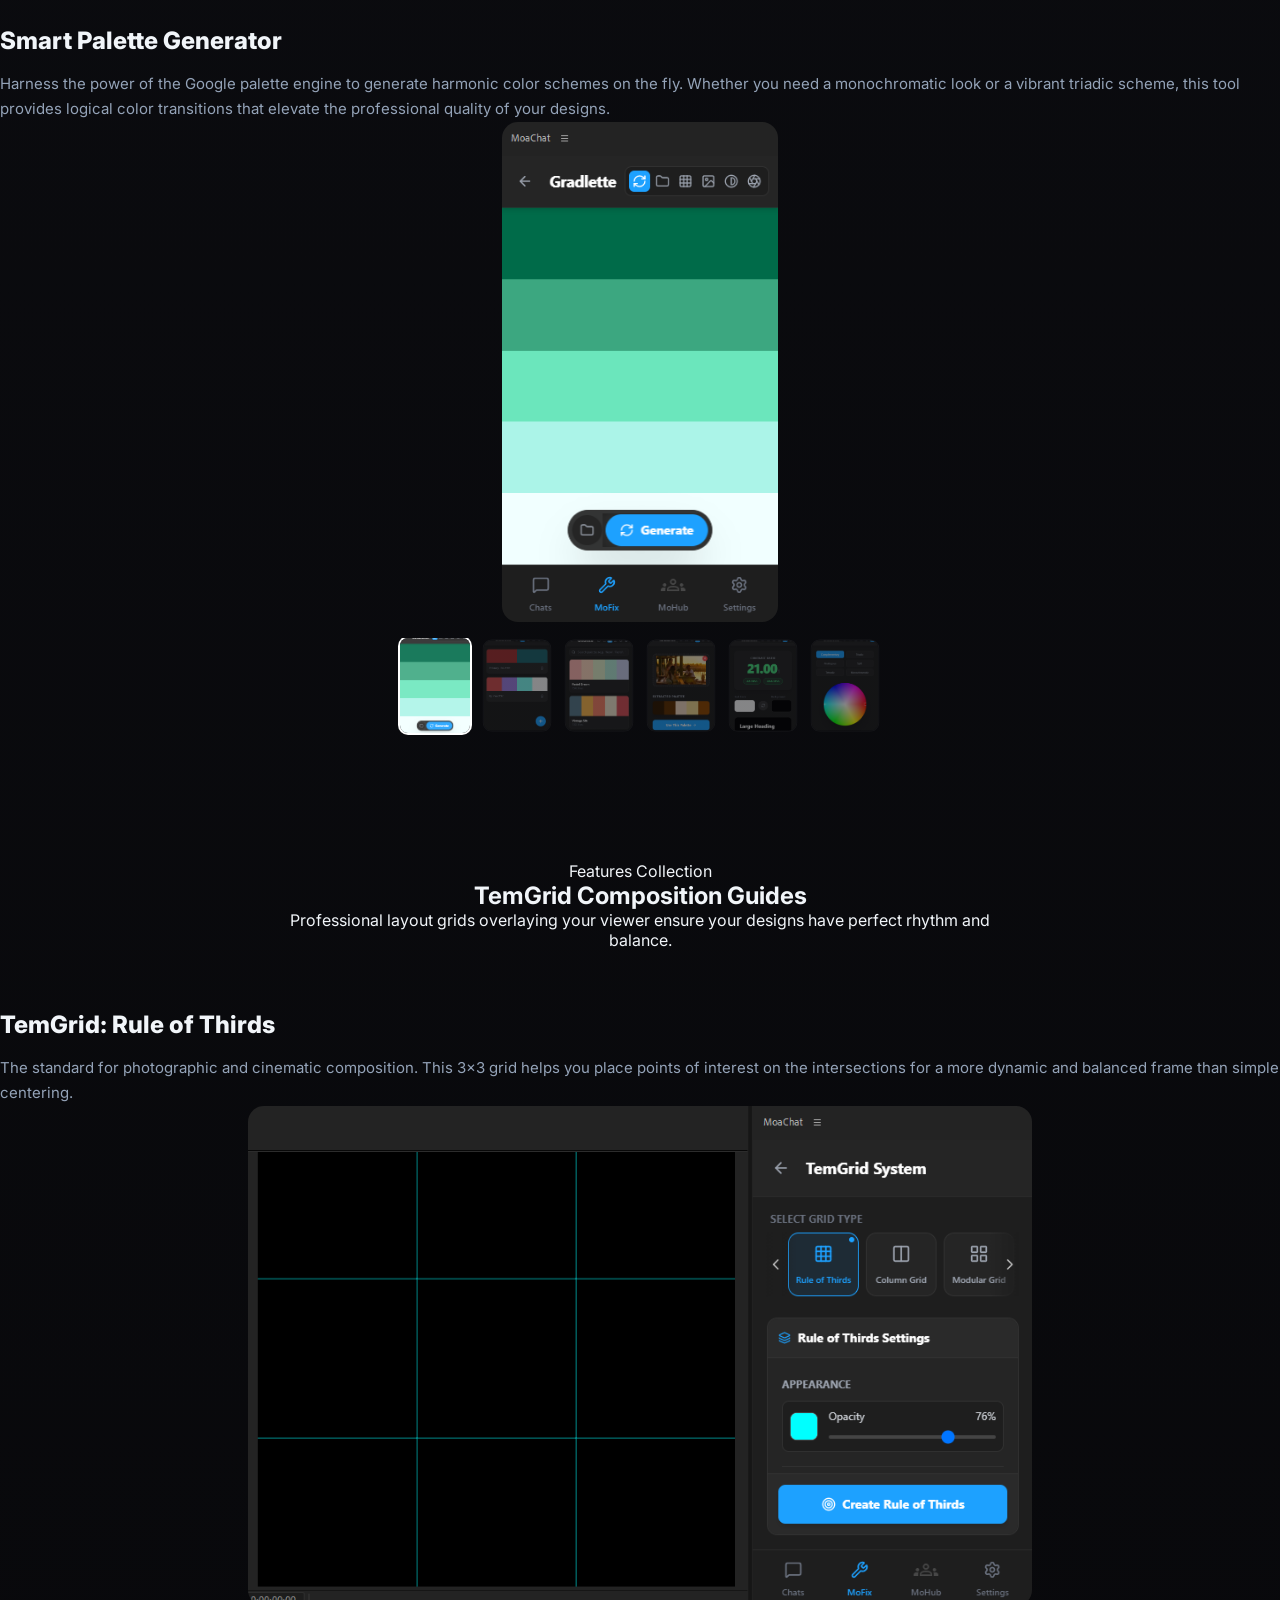
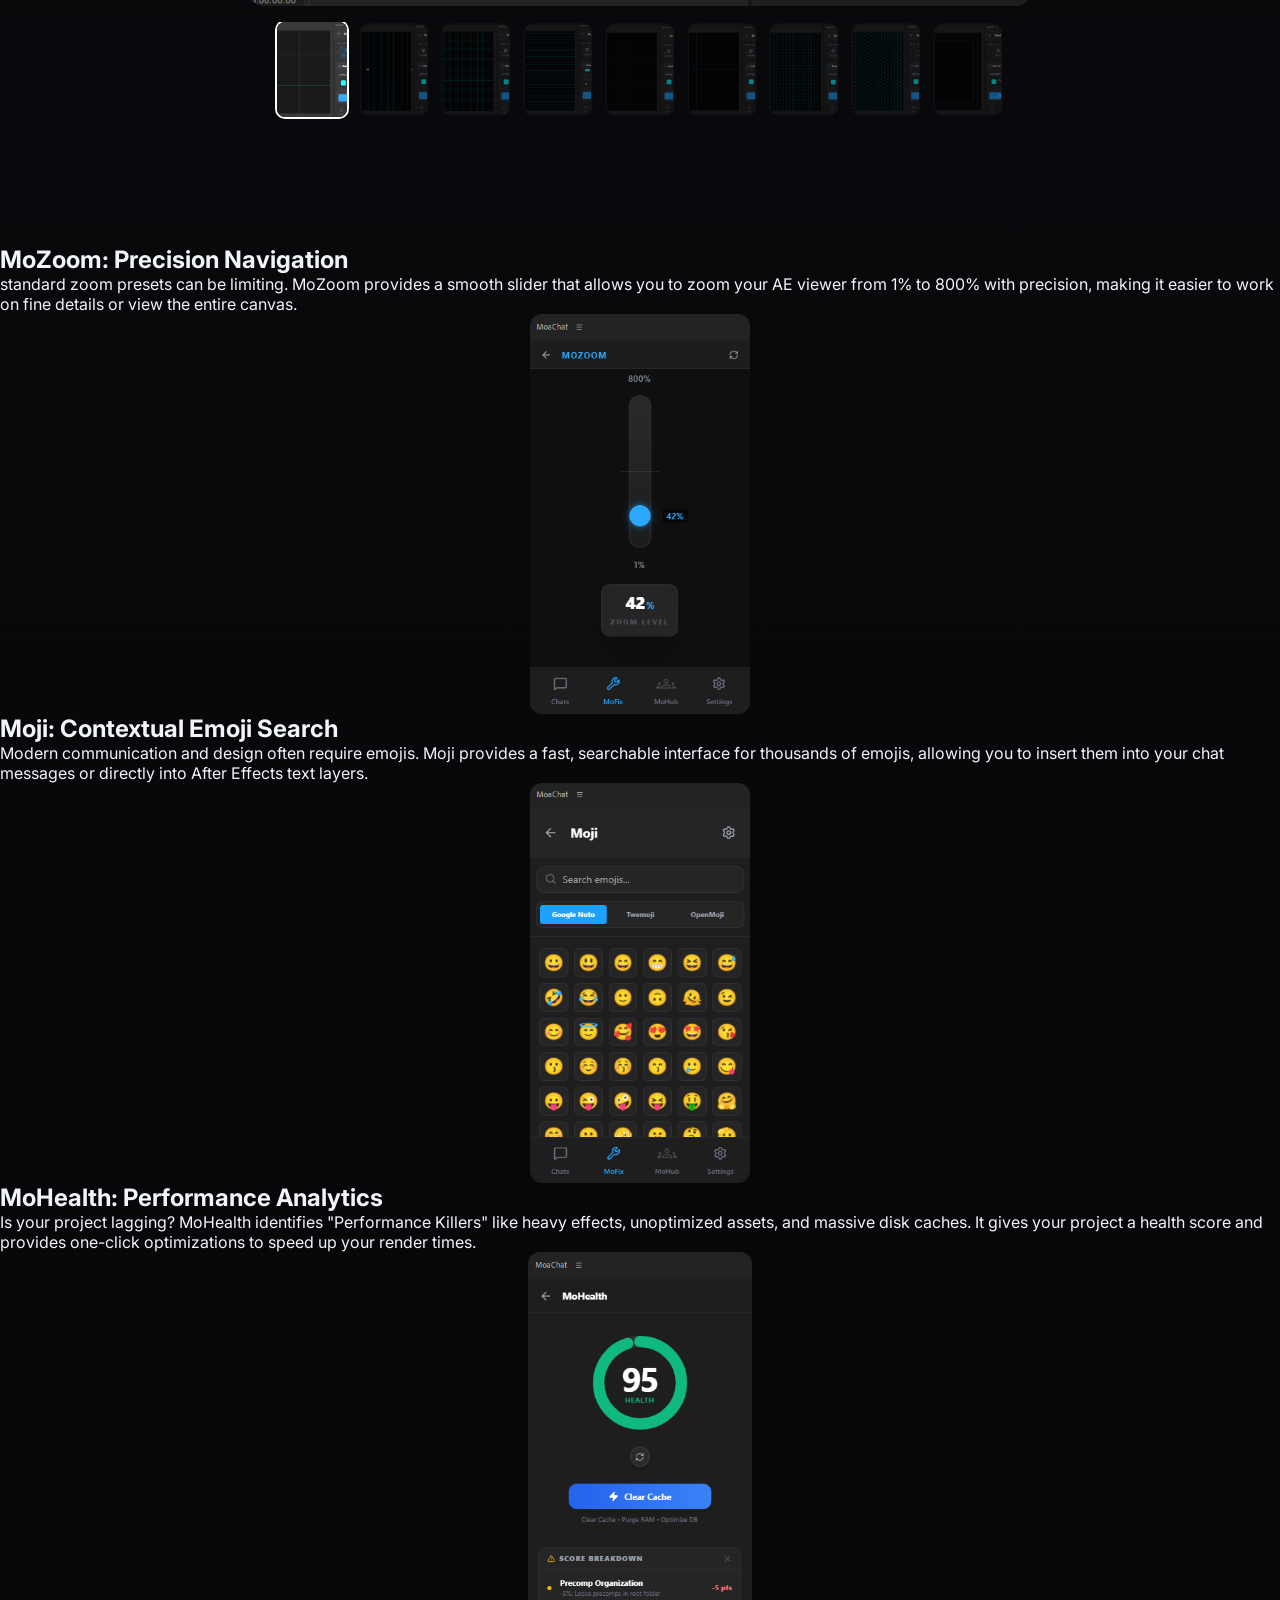
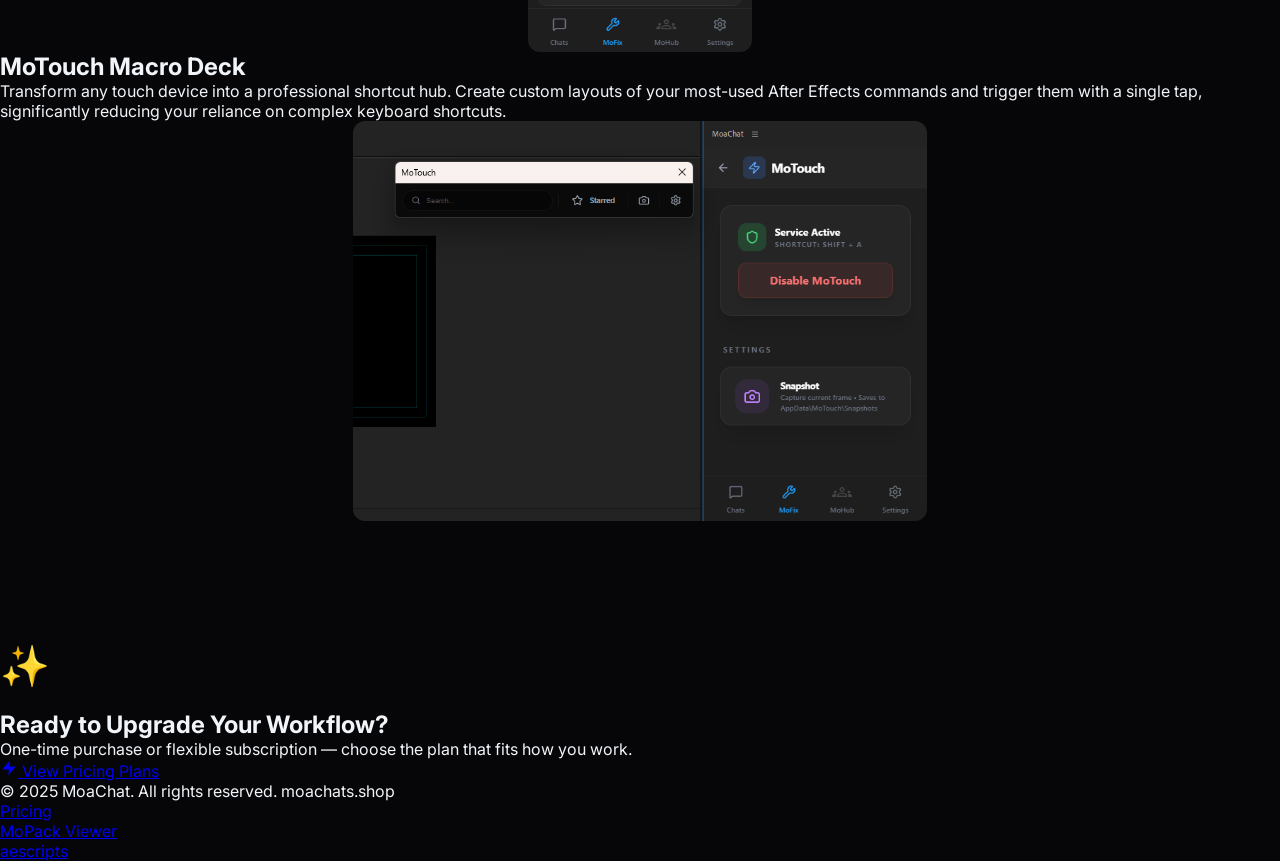
==== commit e64f38aa: "Reset duplicated CSS section and rebuild index.html" ====
--- a/index.html
+++ b/index.html
@@ -12,1683 +12,15 @@
   <link href="https://fonts.googleapis.com/css2?family=Inter:wght@300;400;500;600;700;800;900&display=swap"
     rel="stylesheet" />
   <style>
-    *, *::before, *::after { box-sizing: border-box; margin: 0; padding: 0; }
-
-    :root {
-      --gold: #F5A623;
-      --blue: #1DA1FF;
-      --purple: #8B5CF6;
-      --bg: #060608;
-      --surface: #0E0F14;
-      --surface2: #141620;
-      --border: rgba(255,255,255,0.06);
-      --muted: #64748B;
-      --text: #F1F5F9;
-    }
-
-    html { scroll-behavior: smooth; }
-
-    body {
-      font-family: 'Inter', sans-serif;
-      background: var(--bg);
-      color: var(--text);
-      min-height: 100vh;
-      overflow-x: hidden;
-    }
-
-    /* ─── NOISE TEXTURE ─── */
-    body::before {
-      content: '';
-      position: fixed;
-      inset: 0;
-      background-image: url("data:image/svg+xml,%3Csvg viewBox='0 0 256 256' xmlns='http://www.w3.org/2000/svg'%3E%3Cfilter id='noise'%3E%3CfeTurbulence type='fractalNoise' baseFrequency='0.9' numOctaves='4' stitchTiles='stitch'/%3E%3C/filter%3E%3Crect width='100%25' height='100%25' filter='url(%23noise)' opacity='0.03'/%3E%3C/svg%3E");
-      pointer-events: none;
-      z-index: 0;
-      opacity: 0.4;
-    }
-
-    /* ─── ORBS ─── */
-    .orb {
-      position: fixed;
-      border-radius: 50%;
-      pointer-events: none;
-      z-index: 0;
-      filter: blur(80px);
-    }
-    .orb-1 {
-      width: 700px; height: 700px;
-      background: radial-gradient(circle, rgba(29,161,255,0.12) 0%, transparent 70%);
-      top: -200px; left: -200px;
-      animation: orbFloat1 18s ease-in-out infinite alternate;
-    }
-    .orb-2 {
-      width: 500px; height: 500px;
-      background: radial-gradient(circle, rgba(245,166,35,0.08) 0%, transparent 70%);
-      bottom: -100px; right: -100px;
-      animation: orbFloat2 22s ease-in-out infinite alternate;
-    }
-    .orb-3 {
-      width: 400px; height: 400px;
-      background: radial-gradient(circle, rgba(139,92,246,0.06) 0%, transparent 70%);
-      top: 40%; left: 50%;
-      transform: translate(-50%, -50%);
-      animation: orbFloat3 16s ease-in-out infinite alternate;
-    }
-    @keyframes orbFloat1 { to { transform: translate(60px, 40px); } }
-    @keyframes orbFloat2 { to { transform: translate(-40px, -60px); } }
-    @keyframes orbFloat3 { to { transform: translate(-50%, -50%) translate(30px, -30px); } }
-
-    /* ─── NAV ─── */
-    nav {
-      position: fixed;
-      top: 0; left: 0; right: 0;
-      z-index: 100;
-      display: flex;
-      align-items: center;
-      justify-content: space-between;
-      padding: 0 48px;
-      height: 68px;
-      background: #1E1E1E;
-      border-bottom: 1px solid var(--border);
-      transition: all 0.3s;
-    }
-    .nav-logo {
-      display: flex;
-      align-items: center;
-      gap: 10px;
-      text-decoration: none;
-    }
-    .logo-icon {
-      width: 36px; height: 36px;
-      background: linear-gradient(135deg, #1DA1FF, #8B5CF6);
-      border-radius: 10px;
-      display: flex;
-      align-items: center;
-      justify-content: center;
-      font-weight: 900;
-      font-size: 14px;
-      color: white;
-      letter-spacing: -0.5px;
-      box-shadow: 0 0 20px rgba(29,161,255,0.3);
-    }
-    .logo-text {
-      font-size: 17px;
-      font-weight: 800;
-      color: white;
-      letter-spacing: -0.02em;
-    }
-    .logo-text span { color: var(--blue); }
-    .nav-links {
-      display: flex;
-      align-items: center;
-      gap: 32px;
-      list-style: none;
-    }
-    .nav-links a {
-      font-size: 13.5px;
-      font-weight: 500;
-      color: var(--muted);
-      text-decoration: none;
-      transition: color 0.2s;
-    }
-    .nav-links a:hover { color: white; }
-    .nav-cta {
-      display: flex;
-      align-items: center;
-      gap: 12px;
-    }
-    .btn-outline {
-      padding: 8px 20px;
-      border: 1px solid var(--border);
-      border-radius: 8px;
-      color: #94A3B8;
-      font-size: 13px;
-      font-weight: 600;
-      text-decoration: none;
-      transition: all 0.2s;
-    }
-    .btn-outline:hover { border-color: rgba(255,255,255,0.2); color: white; }
-    .btn-primary {
-      padding: 9px 22px;
-      background: linear-gradient(135deg, var(--blue), var(--purple));
-      border-radius: 8px;
-      color: white;
-      font-size: 13px;
-      font-weight: 700;
-      text-decoration: none;
-      transition: all 0.2s;
-      box-shadow: 0 4px 20px rgba(29,161,255,0.3);
-    }
-    .btn-primary:hover { box-shadow: 0 8px 30px rgba(29,161,255,0.5); transform: translateY(-1px); }
-
-    /* ─── SECTIONS ─── */
-    section { position: relative; z-index: 1; }
-
-    /* ─── HERO ─── */
-    .hero {
-      min-height: 100vh;
-      display: flex;
-      align-items: center;
-      justify-content: center;
-      text-align: center;
-      padding: 120px 24px 80px;
-    }
-    .hero-inner { max-width: 860px; }
-    .hero-badge {
-      display: inline-flex;
-      align-items: center;
-      gap: 8px;
-      background: rgba(29,161,255,0.1);
-      border: 1px solid rgba(29,161,255,0.25);
-      color: var(--blue);
-      font-size: 12px;
-      font-weight: 700;
-      letter-spacing: 0.06em;
-      text-transform: uppercase;
-      padding: 6px 18px;
-      border-radius: 99px;
-      margin-bottom: 28px;
-    }
-    .hero-badge .dot {
-      width: 6px; height: 6px;
-      background: var(--blue);
-      border-radius: 50%;
-      animation: pulse 2s ease-in-out infinite;
-    }
-    @keyframes pulse { 0%, 100% { opacity: 1; transform: scale(1); } 50% { opacity: 0.5; transform: scale(0.8); } }
-    .hero h1 {
-      font-size: clamp(2.6rem, 6vw, 5rem);
-      font-weight: 900;
-      line-height: 1.05;
-      letter-spacing: -0.04em;
-      margin-bottom: 24px;
-    }
-    .hero h1 .gradient-text {
-      background: linear-gradient(135deg, #fff 0%, #1DA1FF 50%, #8B5CF6 100%);
-      -webkit-background-clip: text;
-      -webkit-text-fill-color: transparent;
-      background-clip: text;
-    }
-    .hero-sub {
-      font-size: 18px;
-      line-height: 1.7;
-      color: #94A3B8;
-      max-width: 560px;
-      margin: 0 auto 40px;
-    }
-    .hero-actions {
-      display: flex;
-      align-items: center;
-      justify-content: center;
-      gap: 16px;
-      flex-wrap: wrap;
-    }
-    .btn-hero {
-      display: inline-flex;
-      align-items: center;
-      gap: 10px;
-      padding: 14px 32px;
-      background: linear-gradient(135deg, var(--blue), var(--purple));
-      border-radius: 12px;
-      color: white;
-      font-size: 15px;
-      font-weight: 800;
-      text-decoration: none;
-      box-shadow: 0 8px 40px rgba(29,161,255,0.4);
-      transition: all 0.3s;
-    }
-    .btn-hero:hover { box-shadow: 0 12px 50px rgba(29,161,255,0.6); transform: translateY(-2px); }
-    .btn-hero-ghost {
-      display: inline-flex;
-      align-items: center;
-      gap: 10px;
-      padding: 14px 32px;
-      border: 1px solid var(--border);
-      border-radius: 12px;
-      color: #94A3B8;
-      font-size: 15px;
-      font-weight: 600;
-      text-decoration: none;
-      transition: all 0.3s;
-    }
-    .btn-hero-ghost:hover { border-color: rgba(255,255,255,0.2); color: white; transform: translateY(-2px); }
-
-    /* Hero stats */
-    .hero-stats {
-      display: flex;
-      align-items: center;
-      justify-content: center;
-      gap: 48px;
-      margin-top: 72px;
-      padding-top: 40px;
-      border-top: 1px solid var(--border);
-      flex-wrap: wrap;
-    }
-    .stat-item { text-align: center; }
-    .stat-num {
-      font-size: 28px;
-      font-weight: 900;
-      letter-spacing: -0.03em;
-      background: linear-gradient(135deg, white 40%, #94A3B8 100%);
-      -webkit-background-clip: text;
-      -webkit-text-fill-color: transparent;
-      background-clip: text;
-    }
-    .stat-label { font-size: 12px; color: var(--muted); margin-top: 2px; font-weight: 500; }
-
-    /* ─── MOCKUP / PREVIEW ─── */
-    .preview-section {
-      padding: 40px 24px 120px;
-      display: flex;
-      justify-content: center;
-    }
-    .preview-wrapper {
-      max-width: 1000px;
-      width: 100%;
-      background: var(--surface);
-      border: 1px solid var(--border);
-      border-radius: 20px;
-      overflow: hidden;
-      box-shadow: 0 40px 120px rgba(0,0,0,0.6), 0 0 0 1px rgba(255,255,255,0.04);
-      position: relative;
-    }
-    .preview-topbar {
-      background: var(--surface2);
-      border-bottom: 1px solid var(--border);
-      padding: 12px 20px;
-      display: flex;
-      align-items: center;
-      gap: 8px;
-    }
-    .preview-dots span {
-      display: inline-block;
-      width: 10px; height: 10px;
-      border-radius: 50%;
-    }
-    .preview-dots .d1 { background: #FF5F57; }
-    .preview-dots .d2 { background: #FEBC2E; }
-    .preview-dots .d3 { background: #28C840; }
-    .preview-url {
-      flex: 1;
-      background: rgba(255,255,255,0.04);
-      border: 1px solid var(--border);
-      border-radius: 6px;
-      padding: 5px 14px;
-      font-size: 11px;
-      color: var(--muted);
-      text-align: center;
-      margin: 0 16px;
-    }
-    .preview-body {
-      display: grid;
-      grid-template-columns: 1fr 280px;
-      min-height: 380px;
-    }
-    .preview-player {
-      background: #000;
-      display: flex;
-      align-items: center;
-      justify-content: center;
-      position: relative;
-      overflow: hidden;
-    }
-    .preview-play-btn {
-      width: 64px; height: 64px;
-      background: rgba(255,255,255,0.1);
-      border: 2px solid rgba(255,255,255,0.3);
-      border-radius: 50%;
-      display: flex;
-      align-items: center;
-      justify-content: center;
-      backdrop-filter: blur(10px);
-    }
-    .preview-play-btn svg { margin-left: 4px; }
-    .preview-timeline {
-      position: absolute;
-      bottom: 0; left: 0; right: 0;
-      height: 50px;
-      background: rgba(0,0,0,0.8);
-      border-top: 1px solid rgba(255,255,255,0.06);
-      display: flex;
-      align-items: center;
-      padding: 0 16px;
-      gap: 12px;
-    }
-    .timeline-bar {
-      flex: 1;
-      height: 6px;
-      background: rgba(255,255,255,0.1);
-      border-radius: 3px;
-      position: relative;
-    }
-    .timeline-progress {
-      position: absolute;
-      left: 0; top: 0; bottom: 0;
-      width: 40%;
-      background: linear-gradient(90deg, var(--blue), var(--purple));
-      border-radius: 3px;
-    }
-    .preview-sidebar {
-      border-left: 1px solid var(--border);
-      background: var(--surface2);
-      display: flex;
-      flex-direction: column;
-    }
-    .sidebar-header {
-      padding: 14px 16px;
-      border-bottom: 1px solid var(--border);
-      font-size: 12px;
-      font-weight: 700;
-      color: white;
-    }
-    .comment-item {
-      padding: 12px 16px;
-      border-bottom: 1px solid var(--border);
-    }
-    .comment-user {
-      display: flex;
-      align-items: center;
-      gap: 8px;
-      margin-bottom: 6px;
-    }
-    .comment-avatar {
-      width: 22px; height: 22px;
-      border-radius: 50%;
-      display: flex;
-      align-items: center;
-      justify-content: center;
-      font-size: 9px;
-      font-weight: 800;
-      color: white;
-    }
-    .comment-name { font-size: 11px; font-weight: 700; }
-    .comment-time { font-size: 10px; color: var(--muted); margin-left: auto; }
-    .comment-text { font-size: 11px; color: #94A3B8; line-height: 1.5; }
-    .comment-ts {
-      display: inline-block;
-      margin-top: 4px;
-      font-size: 9px;
-      font-weight: 700;
-      background: rgba(29,161,255,0.15);
-      color: var(--blue);
-      padding: 2px 6px;
-      border-radius: 4px;
-    }
-
-    /* ─── FEATURES ─── */
-    .features-section {
-      padding: 80px 24px 120px;
-    }
-    .section-eyebrow {
-      text-align: center;
-      font-size: 11px;
-      font-weight: 800;
-      letter-spacing: 0.12em;
-      text-transform: uppercase;
-      color: var(--blue);
-      margin-bottom: 14px;
-    }
-    .section-title {
-      text-align: center;
-      font-size: clamp(1.8rem, 3.5vw, 2.8rem);
-      font-weight: 900;
-      letter-spacing: -0.03em;
-      line-height: 1.1;
-      margin-bottom: 16px;
-    }
-    .section-sub {
-      text-align: center;
-      font-size: 15px;
-      color: var(--muted);
-      max-width: 480px;
-      margin: 0 auto 72px;
-      line-height: 1.7;
-    }
-    .features-grid {
-      display: grid;
-      grid-template-columns: repeat(auto-fit, minmax(280px, 1fr));
-      gap: 20px;
-      max-width: 1080px;
-      margin: 0 auto;
-    }
-    .feature-img-card {
-      background: var(--surface);
-      border: 1px solid var(--border);
-      border-radius: 16px;
-      overflow: hidden;
-      display: flex;
-      flex-direction: column;
-      transition: border-color 0.3s, transform 0.3s;
-    }
-    .feature-img-card:hover {
-      border-color: rgba(29,161,255,0.3);
-      transform: translateY(-4px);
-    }
-    .feature-img-wrapper {
-      width: 100%;
-      height: 180px;
-      background: #111;
-      border-bottom: 1px solid var(--border);
-      overflow: hidden;
-      position: relative;
-    }
-    .feature-img-wrapper img {
-      width: 100%;
-      height: 100%;
-      object-fit: cover;
-      object-position: top center;
-      opacity: 0.9;
-      transition: opacity 0.3s, transform 0.5s ease-out;
-    }
-    .feature-img-card:hover .feature-img-wrapper img {
-      opacity: 1;
-      transform: scale(1.05);
-    }
-    .feature-img-content {
-      padding: 24px;
-      flex: 1;
-      display: flex;
-      flex-direction: column;
-    }
-    .feature-img-content h3 {
-      font-size: 16px;
-      font-weight: 800;
-      margin-bottom: 8px;
-      letter-spacing: -0.01em;
-    }
-    .feature-img-content p {
-      font-size: 13px;
-      color: #94A3B8;
-      line-height: 1.7;
-      margin-bottom: 0;
-    }
-
-    /* ─── PREMIUM SPLIT SECTIONS (MT MOGRAPH STYLE) ─── */
-    .premium-splits {
-      display: flex;
-      flex-direction: column;
-      gap: 120px;
-      margin-bottom: 120px;
-      max-width: 1200px;
-      margin-left: auto;
-      margin-right: auto;
-    }
-    .feature-split {
-      display: flex;
-      flex-direction: column;
-      align-items: center;
-      gap: 60px;
-    }
-    @media (min-width: 900px) {
-      .feature-split {
-        flex-direction: row;
-        gap: 80px;
+      *, *::before, *::after { box-sizing: border-box; margin: 0; padding: 0; }
+      :root {
+        --gold: #F5A623; --blue: #1DA1FF; --purple: #8B5CF6; --bg: #060608; --surface: #0E0F14; --surface2: #141620; --border: rgba(255,255,255,0.06); --muted: #64748B; --text: #F1F5F9;
       }
-      .feature-split:nth-child(even) {
-        flex-direction: row-reverse;
+      html { scroll-behavior: smooth; }
+      body {
+        font-family: Inter, sans-serif; background: var(--bg); color: var(--text);
       }
-    }
-    .split-text {
-      flex: 1;
-      min-width: 300px;
-    }
-    .split-eyebrow {
-      font-size: 14px;
-      font-weight: 800;
-      letter-spacing: 0.1em;
-      text-transform: uppercase;
-      color: var(--blue);
-      margin-bottom: 16px;
-      display: inline-block;
-    }
-    .split-title {
-      font-size: clamp(2rem, 4vw, 3.5rem);
-      font-weight: 900;
-      line-height: 1.05;
-      letter-spacing: -0.03em;
-      margin-bottom: 24px;
-      color: #fff;
-    }
-    .split-desc {
-      font-size: 17px;
-      color: #94A3B8;
-      line-height: 1.7;
-    }
-    .split-visual {
-      flex: 1.2;
-      position: relative;
-    }
-    .split-visual img {
-      width: 100%;
-      height: auto;
-      display: block;
-      transition: transform 0.6s cubic-bezier(0.16, 1, 0.3, 1);
-    }
-    .split-visual:hover img {
-      transform: scale(1.03);
-    }
-
-    /* ─── MOPACK ─── */
-    .mopack-section {
-      padding: 80px 24px 120px;
-      background: linear-gradient(180deg, transparent 0%, rgba(29,161,255,0.02) 50%, transparent 100%);
-    }
-    .mopack-inner {
-      max-width: 1080px;
-      margin: 0 auto;
-      display: grid;
-      grid-template-columns: 1fr 1fr;
-      gap: 64px;
-      align-items: center;
-    }
-    .mopack-text h2 {
-      font-size: clamp(1.8rem, 3vw, 2.6rem);
-      font-weight: 900;
-      letter-spacing: -0.03em;
-      line-height: 1.1;
-      margin-bottom: 18px;
-    }
-    .mopack-text p {
-      font-size: 15px;
-      color: #64748B;
-      line-height: 1.8;
-      margin-bottom: 28px;
-    }
-    .mopack-features {
-      list-style: none;
-      display: flex;
-      flex-direction: column;
-      gap: 10px;
-    }
-    .mopack-features li {
-      display: flex;
-      align-items: center;
-      gap: 10px;
-      font-size: 14px;
-      color: #94A3B8;
-    }
-    .mopack-features li::before {
-      content: '✓';
-      color: var(--blue);
-      font-weight: 800;
-      font-size: 13px;
-    }
-    .mopack-visual {
-      background: var(--surface);
-      border: 1px solid var(--border);
-      border-radius: 16px;
-      padding: 24px;
-      box-shadow: 0 20px 80px rgba(0,0,0,0.4);
-    }
-    .mopack-header {
-      display: flex;
-      align-items: center;
-      gap: 10px;
-      margin-bottom: 18px;
-    }
-    .mopack-dot {
-      width: 10px; height: 10px;
-      border-radius: 50%;
-      background: var(--blue);
-      box-shadow: 0 0 8px rgba(29,161,255,0.6);
-      animation: pulse 2s ease-in-out infinite;
-    }
-    .mopack-title { font-size: 13px; font-weight: 700; }
-    .mopack-thumb {
-      background: linear-gradient(135deg, rgba(29,161,255,0.1), rgba(139,92,246,0.1));
-      border: 1px solid rgba(29,161,255,0.15);
-      border-radius: 10px;
-      height: 140px;
-      display: flex;
-      align-items: center;
-      justify-content: center;
-      margin-bottom: 16px;
-      position: relative;
-      overflow: hidden;
-    }
-    .mopack-thumb::after {
-      content: '';
-      position: absolute;
-      inset: 0;
-      background: linear-gradient(135deg, rgba(29,161,255,0.05), transparent);
-    }
-    .share-link-box {
-      background: rgba(0,0,0,0.4);
-      border: 1px solid rgba(29,161,255,0.2);
-      border-radius: 8px;
-      padding: 10px 14px;
-      display: flex;
-      align-items: center;
-      justify-content: space-between;
-      gap: 10px;
-    }
-    .share-link-text {
-      font-size: 11px;
-      font-family: monospace;
-      color: var(--blue);
-      opacity: 0.8;
-      overflow: hidden;
-      text-overflow: ellipsis;
-      white-space: nowrap;
-    }
-    .share-copy-btn {
-      background: var(--blue);
-      color: white;
-      border: none;
-      border-radius: 6px;
-      padding: 5px 12px;
-      font-size: 11px;
-      font-weight: 700;
-      cursor: pointer;
-      white-space: nowrap;
-    }
-
-    /* ─── PRICING CTA ─── */
-    .pricing-cta {
-      padding: 80px 24px 120px;
-    }
-    .pricing-cta-inner {
-      max-width: 680px;
-      margin: 0 auto;
-      background: linear-gradient(145deg, rgba(29,161,255,0.1), rgba(139,92,246,0.08), rgba(10,10,20,0.8));
-      border: 1px solid rgba(29,161,255,0.2);
-      border-radius: 24px;
-      padding: 64px 48px;
-      text-align: center;
-      box-shadow: 0 40px 100px rgba(0,0,0,0.5);
-      position: relative;
-      overflow: hidden;
-    }
-    .pricing-cta-inner::before {
-      content: '';
-      position: absolute;
-      top: 0; left: 0; right: 0;
-      height: 1px;
-      background: linear-gradient(90deg, transparent, rgba(29,161,255,0.5), transparent);
-    }
-    .pricing-cta h2 {
-      font-size: clamp(1.9rem, 3vw, 2.8rem);
-      font-weight: 900;
-      letter-spacing: -0.03em;
-      margin-bottom: 16px;
-      line-height: 1.1;
-    }
-    .pricing-cta p {
-      font-size: 15px;
-      color: #64748B;
-      line-height: 1.7;
-      margin-bottom: 36px;
-    }
-    .pricing-btn {
-      display: inline-flex;
-      align-items: center;
-      gap: 10px;
-      padding: 16px 40px;
-      background: linear-gradient(135deg, var(--gold), #FBBF24);
-      border-radius: 12px;
-      color: #1a0d00;
-      font-size: 16px;
-      font-weight: 900;
-      text-decoration: none;
-      box-shadow: 0 8px 40px rgba(245,166,35,0.4);
-      transition: all 0.3s;
-    }
-    .pricing-btn:hover { box-shadow: 0 12px 50px rgba(245,166,35,0.6); transform: translateY(-2px) scale(1.02); }
-
-    /* ─── FOOTER ─── */
-    footer {
-      position: relative;
-      z-index: 1;
-      border-top: 1px solid var(--border);
-      padding: 48px 48px 40px;
-    }
-    .footer-inner {
-      max-width: 1080px;
-      margin: 0 auto;
-      display: flex;
-      align-items: center;
-      justify-content: space-between;
-      flex-wrap: wrap;
-      gap: 24px;
-    }
-    .footer-copy { font-size: 12px; color: #374151; }
-    .footer-links {
-      display: flex;
-      gap: 24px;
-      list-style: none;
-    }
-    .footer-links a {
-      font-size: 12px;
-      color: #374151;
-      text-decoration: none;
-      transition: color 0.2s;
-    }
-    .footer-links a:hover { color: var(--muted); }
-
-    /* ─── RESPONSIVE ─── */
-    @media (max-width: 768px) {
-      nav { padding: 0 20px; }
-      .nav-links { display: none; }
-      .mopack-inner { grid-template-columns: 1fr; gap: 40px; }
-      .preview-body { grid-template-columns: 1fr; }
-      .preview-sidebar { display: none; }
-      .footer-inner { flex-direction: column; align-items: flex-start; }
-      .pricing-cta-inner { padding: 40px 24px; }
-    }
-
-    /* ─── SCROLL ANIMATIONS ─── */
-    .fade-up {
-      opacity: 0;
-      transform: translateY(30px);
-      transition: opacity 0.7s ease, transform 0.7s ease;
-    }
-    .fade-up.visible {
-      opacity: 1;
-      transform: translateY(0);
-    }
-  
-    .carousel-caption {
-        position: absolute;
-        bottom: 0; left: 0; right: 0;
-        background: linear-gradient(to top, rgba(0,0,0,0.95), transparent);
-        padding: 40px 24px 24px;
-        pointer-events: none;
-    }
-    .carousel-container:hover .carousel-caption { opacity: 1; }
-
-    .carousel-container {
-        position: relative; overflow: hidden; height: 420px;
-    }
-    .carousel-track {
-        display: flex; height: 100%; width: 100%; position: relative; overflow: hidden;
-    }
-    .carousel-slide {
-        position: absolute; inset: 0;
-        opacity: 0; transition: opacity 0.5s ease;
-        pointer-events: none;
-    }
-    .carousel-slide.active { opacity: 1; pointer-events: auto; }
-    .carousel-slide img { width: 100%; height: 100%; object-fit: contain; background: #0c0c10; display: block; }
-    .carousel-caption {
-        position: absolute; bottom: 0; left: 0; right: 0;
-        background: linear-gradient(to top, rgba(0,0,0,0.95), transparent);
-        padding: 40px 24px 24px;
-    }
-    .carousel-caption h3 { font-size: 18px; font-weight: 800; margin-bottom: 6px; }
-    .carousel-caption p { font-size: 13px; color: #94A3B8; line-height: 1.6; margin: 0; }
-    
-    .carousel-btn {
-        position: absolute; top: 50%; transform: translateY(-50%);
-        width: 36px; height: 36px; border-radius: 50%;
-        background: rgba(29,161,255,0.2); border: 1px solid rgba(29,161,255,0.4);
-        color: white; cursor: pointer; z-index: 10;
-        display: flex; align-items: center; justify-content: center;
-        transition: all 0.2s;
-    }
-    .carousel-btn:hover { background: rgba(29,161,255,0.8); }
-    .carousel-prev { left: 16px; }
-    .carousel-next { right: 16px; }
-
-    .carousel-nav {
-        position: absolute; bottom: 16px; right: 16px;
-        display: flex; gap: 8px; z-index: 10;
-    }
-    .carousel-dot {
-        width: 8px; height: 8px; border-radius: 50%;
-        background: rgba(255,255,255,0.3); cursor: pointer; transition: background 0.3s;
-    }
-    .carousel-dot.active { background: #1DA1FF; box-shadow: 0 0 10px #1DA1FF; }
-
-    @media (min-width: 900px) {
-        .feature-split.force-reverse { flex-direction: row-reverse !important; }
-    }
-
-    .carousel-container {
-        position: relative; overflow: hidden; height: 500px;
-        background: #141620; padding: 20px;
-    }
-    .carousel-track {
-        display: flex; height: 100%; width: 100%; position: relative; overflow: hidden;
-    }
-    .carousel-slide {
-        position: absolute; inset: 0;
-        opacity: 0; transition: opacity 0.5s ease;
-        pointer-events: none;
-    }
-    .carousel-slide.active { opacity: 1; pointer-events: auto; }
-    .carousel-slide img { 
-        width: 100%; height: 100%; object-fit: contain; 
-        max-height: 500px; margin: 0 auto; display: block; border-radius: 12px;
-    }
-    .carousel-caption {
-        position: absolute; bottom: 0; left: 0; right: 0;
-        background: linear-gradient(to top, rgba(0,0,0,0.95), transparent);
-        padding: 40px 24px 24px; border-radius: 0 0 20px 20px;
-    }
-    .carousel-caption h3 { font-size: 18px; font-weight: 800; margin-bottom: 6px; }
-    .carousel-caption p { font-size: 13px; color: #94A3B8; line-height: 1.6; margin: 0; }
-    
-    .carousel-btn {
-        position: absolute; top: 50%; transform: translateY(-50%);
-        width: 36px; height: 36px; border-radius: 50%;
-        background: rgba(29,161,255,0.2); border: 1px solid rgba(29,161,255,0.4);
-        color: white; cursor: pointer; z-index: 10;
-        display: flex; align-items: center; justify-content: center;
-        transition: all 0.2s;
-    }
-    .carousel-btn:hover { background: rgba(29,161,255,0.8); }
-    .carousel-prev { left: 16px; }
-    .carousel-next { right: 16px; }
-
-    .carousel-nav {
-        position: absolute; bottom: 16px; right: 16px;
-        display: flex; gap: 8px; z-index: 10;
-    }
-    .carousel-dot {
-        width: 8px; height: 8px; border-radius: 50%;
-        background: rgba(255,255,255,0.3); cursor: pointer; transition: background 0.3s;
-    }
-    .carousel-dot.active { background: #1DA1FF; box-shadow: 0 0 10px #1DA1FF; }
-
-    /* Side features image handling */
-    .side-visual { background: #141620; padding: 20px; display: flex; align-items: center; justify-content: center; }
-    .side-visual img { max-width: 100%; max-height: 400px; object-fit: contain; border-radius: 12px; }
-
-    @media (min-width: 900px) {
-        .feature-split.force-reverse { flex-direction: row-reverse !important; }
-    }
-
-    .carousel-container {
-        position: relative; overflow: hidden; height: 500px;
-        background: #141620; padding: 20px;
-    }
-    .carousel-track {
-        display: flex; height: 100%; width: 100%; position: relative; overflow: hidden;
-    }
-    .carousel-slide {
-        position: absolute; inset: 0;
-        opacity: 0; transition: opacity 0.5s ease;
-        pointer-events: none;
-    }
-    .carousel-slide.active { opacity: 1; pointer-events: auto; }
-    .carousel-slide img { 
-        width: 100%; height: 100%; object-fit: contain; 
-        max-height: 500px; margin: 0 auto; display: block; border-radius: 12px;
-    }
-    .carousel-caption {
-        position: absolute; bottom: 0; left: 0; right: 0;
-        background: linear-gradient(to top, rgba(0,0,0,0.95), transparent);
-        padding: 40px 24px 24px; border-radius: 0 0 20px 20px;
-    }
-    .carousel-caption h3 { font-size: 18px; font-weight: 800; margin-bottom: 6px; }
-    .carousel-caption p { font-size: 13px; color: #94A3B8; line-height: 1.6; margin: 0; }
-    
-    .carousel-btn {
-        position: absolute; top: 50%; transform: translateY(-50%);
-        width: 36px; height: 36px; border-radius: 50%;
-        background: rgba(29,161,255,0.2); border: 1px solid rgba(29,161,255,0.4);
-        color: white; cursor: pointer; z-index: 10;
-        display: flex; align-items: center; justify-content: center;
-        transition: all 0.2s;
-    }
-    .carousel-btn:hover { background: rgba(29,161,255,0.8); }
-    .carousel-prev { left: 16px; }
-    .carousel-next { right: 16px; }
-
-    .carousel-nav {
-        position: absolute; bottom: 16px; right: 16px;
-        display: flex; gap: 8px; z-index: 10;
-    }
-    .carousel-dot {
-        width: 8px; height: 8px; border-radius: 50%;
-        background: rgba(255,255,255,0.3); cursor: pointer; transition: background 0.3s;
-    }
-    .carousel-dot.active { background: #1DA1FF; box-shadow: 0 0 10px #1DA1FF; }
-
-    /* Side features image handling */
-    .side-visual { background: #141620; padding: 20px; display: flex; align-items: center; justify-content: center; }
-    .side-visual img { max-width: 100%; max-height: 400px; object-fit: contain; border-radius: 12px; }
-
-    @media (min-width: 900px) {
-        .feature-split.force-reverse { flex-direction: row-reverse !important; }
-    }
-
-    .carousel-container {
-        position: relative; overflow: hidden; height: 500px;
-        background: #141620; padding: 20px;
-    }
-    .carousel-track {
-        display: flex; height: 100%; width: 100%; position: relative; overflow: hidden;
-    }
-    .carousel-slide {
-        position: absolute; inset: 0;
-        opacity: 0; transition: opacity 0.5s ease;
-        pointer-events: none;
-    }
-    .carousel-slide.active { opacity: 1; pointer-events: auto; }
-    .carousel-slide img { 
-        width: 100%; height: 100%; object-fit: contain; 
-        max-height: 500px; margin: 0 auto; display: block; border-radius: 12px;
-    }
-    .carousel-caption {
-        position: absolute; bottom: 0; left: 0; right: 0;
-        background: linear-gradient(to top, rgba(0,0,0,0.95), transparent);
-        padding: 40px 24px 24px; border-radius: 0 0 20px 20px;
-    }
-    .carousel-caption h3 { font-size: 18px; font-weight: 800; margin-bottom: 6px; }
-    .carousel-caption p { font-size: 13px; color: #94A3B8; line-height: 1.6; margin: 0; }
-    
-    .carousel-btn {
-        position: absolute; top: 50%; transform: translateY(-50%);
-        width: 36px; height: 36px; border-radius: 50%;
-        background: rgba(29,161,255,0.2); border: 1px solid rgba(29,161,255,0.4);
-        color: white; cursor: pointer; z-index: 10;
-        display: flex; align-items: center; justify-content: center;
-        transition: all 0.2s;
-    }
-    .carousel-btn:hover { background: rgba(29,161,255,0.8); }
-    .carousel-prev { left: 16px; }
-    .carousel-next { right: 16px; }
-
-    .carousel-nav {
-        position: absolute; bottom: 16px; right: 16px;
-        display: flex; gap: 8px; z-index: 10;
-    }
-    .carousel-dot {
-        width: 8px; height: 8px; border-radius: 50%;
-        background: rgba(255,255,255,0.3); cursor: pointer; transition: background 0.3s;
-    }
-    .carousel-dot.active { background: #1DA1FF; box-shadow: 0 0 10px #1DA1FF; }
-
-    /* Side features image handling */
-    .side-visual { background: #141620; padding: 20px; display: flex; align-items: center; justify-content: center; }
-    .side-visual img { max-width: 100%; max-height: 400px; object-fit: contain; border-radius: 12px; }
-
-    @media (min-width: 900px) {
-        .feature-split.force-reverse { flex-direction: row-reverse !important; }
-    }
-
-    .carousel-container {
-        position: relative; overflow: hidden; height: 500px;
-        background: #141620; padding: 20px;
-    }
-    .carousel-track {
-        display: flex; height: 100%; width: 100%; position: relative; overflow: hidden;
-    }
-    .carousel-slide {
-        position: absolute; inset: 0;
-        opacity: 0; transition: opacity 0.5s ease;
-        pointer-events: none;
-    }
-    .carousel-slide.active { opacity: 1; pointer-events: auto; }
-    .carousel-slide img { 
-        width: 100%; height: 100%; object-fit: contain; 
-        max-height: 500px; margin: 0 auto; display: block; border-radius: 12px;
-    }
-    .carousel-caption {
-        position: absolute; bottom: 0; left: 0; right: 0;
-        background: linear-gradient(to top, rgba(0,0,0,0.95), transparent);
-        padding: 40px 24px 24px; border-radius: 0 0 20px 20px;
-    }
-    .carousel-caption h3 { font-size: 18px; font-weight: 800; margin-bottom: 6px; }
-    .carousel-caption p { font-size: 13px; color: #94A3B8; line-height: 1.6; margin: 0; }
-    
-    .carousel-btn {
-        position: absolute; top: 50%; transform: translateY(-50%);
-        width: 36px; height: 36px; border-radius: 50%;
-        background: rgba(29,161,255,0.2); border: 1px solid rgba(29,161,255,0.4);
-        color: white; cursor: pointer; z-index: 10;
-        display: flex; align-items: center; justify-content: center;
-        transition: all 0.2s;
-    }
-    .carousel-btn:hover { background: rgba(29,161,255,0.8); }
-    .carousel-prev { left: 16px; }
-    .carousel-next { right: 16px; }
-
-    .carousel-nav {
-        position: absolute; bottom: 16px; right: 16px;
-        display: flex; gap: 8px; z-index: 10;
-    }
-    .carousel-dot {
-        width: 8px; height: 8px; border-radius: 50%;
-        background: rgba(255,255,255,0.3); cursor: pointer; transition: background 0.3s;
-    }
-    .carousel-dot.active { background: #1DA1FF; box-shadow: 0 0 10px #1DA1FF; }
-
-    /* Side features image handling */
-    .side-visual { background: #141620; padding: 20px; display: flex; align-items: center; justify-content: center; }
-    .side-visual img { max-width: 100%; max-height: 400px; object-fit: contain; border-radius: 12px; }
-
-    @media (min-width: 900px) {
-        .feature-split.force-reverse { flex-direction: row-reverse !important; }
-    }
-
-    /* Hero Floating & Parallax Effects */
-    @keyframes floaty1 { 0%, 100% { transform: translateY(0px) rotate(0deg); } 50% { transform: translateY(-15px) rotate(1deg); } }
-    @keyframes floaty2 { 0%, 100% { transform: translateY(0px) rotate(0deg); } 50% { transform: translateY(-10px) rotate(-1deg); } }
-    @keyframes floaty3 { 0%, 100% { transform: translateY(0px) rotate(0deg); } 50% { transform: translateY(-20px) rotate(2deg); } }
-
-    .float-1 { animation: floaty1 6s ease-in-out infinite; }
-    .float-2 { animation: floaty2 5.5s ease-in-out infinite 0.5s; }
-    .float-3 { animation: floaty3 7s ease-in-out infinite 1s; }
-
-    .hero-layer {
-        transition: transform 0.15s ease-out;
-        transform-style: preserve-3d;
-        will-change: transform;
-    }
-
-    .carousel-container {
-        position: relative; overflow: hidden; height: 500px;
-        background: transparent;
-    }
-    .carousel-track {
-        display: flex; height: 100%; width: 100%; position: relative; overflow: hidden;
-    }
-    .carousel-slide {
-        position: absolute; inset: 0;
-        opacity: 0; transition: opacity 0.5s ease;
-        pointer-events: none;
-    }
-    .carousel-slide.active { opacity: 1; pointer-events: auto; }
-    .carousel-slide img { 
-        width: 100%; height: 100%; object-fit: contain; 
-        max-height: 500px; margin: 0 auto; display: block; border-radius: 12px;
-    }
-    .carousel-caption {
-        position: absolute; bottom: 0; left: 0; right: 0;
-        background: linear-gradient(to top, rgba(0,0,0,0.95), transparent);
-        padding: 40px 24px 24px; border-radius: 0 0 20px 20px;
-    }
-    .carousel-caption h3 { font-size: 18px; font-weight: 800; margin-bottom: 6px; }
-    .carousel-caption p { font-size: 13px; color: #94A3B8; line-height: 1.6; margin: 0; }
-    
-    .carousel-btn {
-        position: absolute; top: 50%; transform: translateY(-50%);
-        width: 36px; height: 36px; border-radius: 50%;
-        background: rgba(29,161,255,0.2); border: 1px solid rgba(29,161,255,0.4);
-        color: white; cursor: pointer; z-index: 10;
-        display: flex; align-items: center; justify-content: center;
-        transition: all 0.2s;
-    }
-    .carousel-btn:hover { background: rgba(29,161,255,0.8); }
-    .carousel-prev { left: 16px; }
-    .carousel-next { right: 16px; }
-
-    .carousel-nav {
-        position: absolute; bottom: 16px; right: 16px;
-        display: flex; gap: 8px; z-index: 10;
-    }
-    .carousel-dot {
-        width: 8px; height: 8px; border-radius: 50%;
-        background: rgba(255,255,255,0.3); cursor: pointer; transition: background 0.3s;
-    }
-    .carousel-dot.active { background: #1DA1FF; box-shadow: 0 0 10px #1DA1FF; }
-
-    /* Side features image handling */
-    .side-visual { background: transparent; display: flex; align-items: center; justify-content: center; }
-    .side-visual img { max-width: 100%; max-height: 400px; object-fit: contain; border-radius: 12px; }
-
-    @media (min-width: 900px) {
-        .feature-split.force-reverse { flex-direction: row-reverse !important; }
-    }
-
-    /* Hero Floating & Parallax Effects */
-    @keyframes floaty1 { 0%, 100% { transform: translateY(0px) rotate(0deg); } 50% { transform: translateY(-15px) rotate(1deg); } }
-    @keyframes floaty2 { 0%, 100% { transform: translateY(0px) rotate(0deg); } 50% { transform: translateY(-10px) rotate(-1deg); } }
-    @keyframes floaty3 { 0%, 100% { transform: translateY(0px) rotate(0deg); } 50% { transform: translateY(-20px) rotate(2deg); } }
-
-    .float-1 { animation: floaty1 6s ease-in-out infinite; }
-    .float-2 { animation: floaty2 5.5s ease-in-out infinite 0.5s; }
-    .float-3 { animation: floaty3 7s ease-in-out infinite 1s; }
-
-    .hero-layer {
-        transition: transform 0.15s ease-out;
-        transform-style: preserve-3d;
-        will-change: transform;
-    }
-
-    .carousel-container {
-        position: relative; overflow: hidden; height: 500px;
-        background: transparent;
-    }
-    .carousel-track {
-        display: flex; height: 100%; width: 100%; position: relative; overflow: hidden;
-    }
-    .carousel-slide {
-        position: absolute; inset: 0;
-        opacity: 0; transition: opacity 0.5s ease;
-        pointer-events: none;
-    }
-    .carousel-slide.active { opacity: 1; pointer-events: auto; }
-    .carousel-slide img { 
-        width: 100%; height: 100%; object-fit: contain; 
-        max-height: 500px; margin: 0 auto; display: block; border-radius: 12px;
-    }
-    .carousel-caption {
-        position: absolute; bottom: 0; left: 0; right: 0;
-        background: linear-gradient(to top, rgba(0,0,0,0.95), transparent);
-        padding: 40px 24px 24px; border-radius: 0 0 20px 20px;
-    }
-    .carousel-caption h3 { font-size: 18px; font-weight: 800; margin-bottom: 6px; }
-    .carousel-caption p { font-size: 13px; color: #94A3B8; line-height: 1.6; margin: 0; }
-    
-    .carousel-btn {
-        position: absolute; top: 50%; transform: translateY(-50%);
-        width: 36px; height: 36px; border-radius: 50%;
-        background: rgba(29,161,255,0.2); border: 1px solid rgba(29,161,255,0.4);
-        color: white; cursor: pointer; z-index: 10;
-        display: flex; align-items: center; justify-content: center;
-        transition: all 0.2s;
-    }
-    .carousel-btn:hover { background: rgba(29,161,255,0.8); }
-    .carousel-prev { left: 16px; }
-    .carousel-next { right: 16px; }
-
-    .carousel-nav {
-        position: absolute; bottom: 16px; right: 16px;
-        display: flex; gap: 8px; z-index: 10;
-    }
-    .carousel-dot {
-        width: 8px; height: 8px; border-radius: 50%;
-        background: rgba(255,255,255,0.3); cursor: pointer; transition: background 0.3s;
-    }
-    .carousel-dot.active { background: #1DA1FF; box-shadow: 0 0 10px #1DA1FF; }
-
-    /* Side features image handling */
-    .side-visual { background: transparent; display: flex; align-items: center; justify-content: center; }
-    .side-visual img { max-width: 100%; max-height: 400px; object-fit: contain; border-radius: 12px; }
-
-    @media (min-width: 900px) {
-        .feature-split.force-reverse { flex-direction: row-reverse !important; }
-    }
-
-    /* Hero Floating & Parallax Effects */
-    @keyframes floaty1 { 0%, 100% { transform: translateY(0px) rotate(0deg); } 50% { transform: translateY(-15px) rotate(1deg); } }
-    @keyframes floaty2 { 0%, 100% { transform: translateY(0px) rotate(0deg); } 50% { transform: translateY(-10px) rotate(-1deg); } }
-    @keyframes floaty3 { 0%, 100% { transform: translateY(0px) rotate(0deg); } 50% { transform: translateY(-20px) rotate(2deg); } }
-
-    .float-1 { animation: floaty1 6s ease-in-out infinite; }
-    .float-2 { animation: floaty2 5.5s ease-in-out infinite 0.5s; }
-    .float-3 { animation: floaty3 7s ease-in-out infinite 1s; }
-
-    .hero-layer {
-        transition: transform 0.15s ease-out;
-        transform-style: preserve-3d;
-        will-change: transform;
-    }
-
-    .carousel-container {
-        position: relative; overflow: hidden; height: 500px;
-        background: transparent;
-    }
-    .carousel-track {
-        display: flex; height: 100%; width: 100%; position: relative; overflow: hidden;
-    }
-    .carousel-slide {
-        position: absolute; inset: 0;
-        opacity: 0; transition: opacity 0.5s ease;
-        pointer-events: none;
-    }
-    .carousel-slide.active { opacity: 1; pointer-events: auto; }
-    .carousel-slide img { 
-        width: 100%; height: 100%; object-fit: contain; 
-        max-height: 500px; margin: 0 auto; display: block; border-radius: 12px;
-    }
-    /* Removed inline carousel caption since it was moved outside */
-    
-    .carousel-btn {
-        position: absolute; top: 50%; transform: translateY(-50%);
-        width: 36px; height: 36px; border-radius: 50%;
-        background: rgba(29,161,255,0.2); border: 1px solid rgba(29,161,255,0.4);
-        color: white; cursor: pointer; z-index: 10;
-        display: flex; align-items: center; justify-content: center;
-        transition: all 0.2s;
-    }
-    .carousel-btn:hover { background: rgba(29,161,255,0.8); }
-    .carousel-prev { left: 16px; }
-    .carousel-next { right: 16px; }
-
-    .carousel-nav {
-        position: absolute; bottom: 16px; right: 16px;
-        display: flex; gap: 8px; z-index: 10;
-    }
-    .carousel-dot {
-        width: 8px; height: 8px; border-radius: 50%;
-        background: rgba(255,255,255,0.3); cursor: pointer; transition: background 0.3s;
-    }
-    .carousel-dot.active { background: #1DA1FF; box-shadow: 0 0 10px #1DA1FF; }
-
-    /* Side features image handling */
-    .side-visual { background: transparent; display: flex; align-items: center; justify-content: center; }
-    .side-visual img { max-width: 100%; max-height: 400px; object-fit: contain; border-radius: 12px; }
-
-    @media (min-width: 900px) {
-        .feature-split.force-reverse { flex-direction: row-reverse !important; }
-    }
-
-    /* Hero Floating & Parallax Effects */
-    @keyframes floaty1 { 0%, 100% { transform: translateY(0px) rotate(0deg); } 50% { transform: translateY(-15px) rotate(1deg); } }
-    @keyframes floaty2 { 0%, 100% { transform: translateY(0px) rotate(0deg); } 50% { transform: translateY(-10px) rotate(-1deg); } }
-    @keyframes floaty3 { 0%, 100% { transform: translateY(0px) rotate(0deg); } 50% { transform: translateY(-20px) rotate(2deg); } }
-
-    .float-1 { animation: floaty1 6s ease-in-out infinite; }
-    .float-2 { animation: floaty2 5.5s ease-in-out infinite 0.5s; }
-    .float-3 { animation: floaty3 7s ease-in-out infinite 1s; }
-
-    .hero-layer {
-        transition: transform 0.15s ease-out;
-        transform-style: preserve-3d;
-        will-change: transform;
-    }
-
-    .carousel-container {
-        position: relative; overflow: hidden; height: 500px; width: 100%;
-        background: #141620;
-    }
-    .carousel-track {
-        display: flex; height: 100%; width: 100%; position: relative; overflow: hidden;
-    }
-    .carousel-slide {
-        position: absolute; inset: 0;
-        opacity: 0; transition: opacity 0.7s ease-in-out;
-        pointer-events: none; z-index: 0;
-    }
-    .carousel-slide.active { opacity: 1; pointer-events: auto; z-index: 10; }
-    .carousel-slide img { 
-        width: 100%; height: 100%; object-fit: contain; 
-        margin: 0 auto; display: block; border-radius: 12px;
-    }
-    .carousel-overlay {
-        position: absolute; inset: 0; pointer-events: none;
-        background: linear-gradient(to top, rgba(6,6,8,0.6), transparent 50%);
-    }
-    
-    .carousel-btn {
-        position: absolute; top: 50%; transform: translateY(-50%);
-        width: 40px; height: 40px; border-radius: 50%;
-        background: rgba(0,0,0,0.3); border: 1px solid rgba(255,255,255,0.1);
-        color: white; cursor: pointer; z-index: 20;
-        display: flex; align-items: center; justify-content: center;
-        transition: all 0.3s; opacity: 0; backdrop-filter: blur(8px);
-    }
-    .group:hover .carousel-btn { opacity: 1; }
-    .carousel-btn:hover { background: rgba(0,0,0,0.7); transform: translateY(-50%) scale(1.1); box-shadow: 0 0 0 2px rgba(255,255,255,0.3); }
-    .carousel-prev { left: 16px; }
-    .carousel-next { right: 16px; }
-
-    .carousel-thumbs {
-        display: flex; justify-content: center; gap: 12px;
-        width: 100%; overflow-x: auto; padding-bottom: 8px;
-    }
-    .carousel-thumb {
-        position: relative; flex-shrink: 0;
-        width: 60px; height: 80px; border-radius: 8px;
-        overflow: hidden; cursor: pointer;
-        border: none; outline: none; background: transparent;
-        transition: all 0.3s; opacity: 0.5;
-        box-shadow: 0 0 0 1px rgba(255,255,255,0.1);
-        transform: scale(0.95);
-    }
-    @media (min-width: 640px) {
-        .carousel-thumb { width: 70px; height: 95px; }
-    }
-    .carousel-thumb:hover { opacity: 1; transform: scale(1); }
-    .carousel-thumb.active {
-        opacity: 1; transform: scale(1);
-        box-shadow: 0 0 0 2px white;
-    }
-    .carousel-thumb img { width: 100%; height: 100%; object-fit: cover; }
-    .carousel-thumb.active::after {
-        content: ''; position: absolute; inset: 0; background: rgba(255,255,255,0.1);
-    }
-
-    /* Side features image handling */
-    .side-visual { background: transparent; display: flex; align-items: center; justify-content: center; }
-    .side-visual img { max-width: 100%; max-height: 400px; object-fit: contain; border-radius: 12px; }
-
-    @media (min-width: 900px) {
-        .feature-split.force-reverse { flex-direction: row-reverse !important; }
-    }
-
-    /* Hero Floating & Parallax Effects */
-    @keyframes floaty1 { 0%, 100% { transform: translateY(0px) rotate(0deg); } 50% { transform: translateY(-15px) rotate(1deg); } }
-    @keyframes floaty2 { 0%, 100% { transform: translateY(0px) rotate(0deg); } 50% { transform: translateY(-10px) rotate(-1deg); } }
-    @keyframes floaty3 { 0%, 100% { transform: translateY(0px) rotate(0deg); } 50% { transform: translateY(-20px) rotate(2deg); } }
-
-    .float-1 { animation: floaty1 6s ease-in-out infinite; }
-    .float-2 { animation: floaty2 5.5s ease-in-out infinite 0.5s; }
-    .float-3 { animation: floaty3 7s ease-in-out infinite 1s; }
-
-    .hero-layer {
-        transition: transform 0.15s ease-out;
-        transform-style: preserve-3d;
-        will-change: transform;
-    }
-
-    .carousel-container {
-        position: relative; overflow: hidden; height: 500px; width: 100%;
-        background: transparent;
-    }
-    .carousel-track {
-        display: flex; height: 100%; width: 100%; position: relative; overflow: hidden;
-    }
-    .carousel-slide {
-        position: absolute; inset: 0;
-        opacity: 0; transition: opacity 0.7s ease-in-out;
-        pointer-events: none; z-index: 0;
-    }
-    .carousel-slide.active { opacity: 1; pointer-events: auto; z-index: 10; }
-    .carousel-slide img { 
-        width: 100%; height: 100%; object-fit: contain; 
-        margin: 0 auto; display: block; border-radius: 12px;
-    }
-    
-    .carousel-btn {
-        position: absolute; top: 50%; transform: translateY(-50%);
-        width: 40px; height: 40px; border-radius: 50%;
-        background: rgba(0,0,0,0.3); border: 1px solid rgba(255,255,255,0.1);
-        color: white; cursor: pointer; z-index: 20;
-        display: flex; align-items: center; justify-content: center;
-        transition: all 0.3s; opacity: 0; backdrop-filter: blur(8px);
-    }
-    .group:hover .carousel-btn { opacity: 1; }
-    .carousel-btn:hover { background: rgba(0,0,0,0.7); transform: translateY(-50%) scale(1.1); box-shadow: 0 0 0 2px rgba(255,255,255,0.3); }
-    .carousel-prev { left: 16px; }
-    .carousel-next { right: 16px; }
-
-    .carousel-thumbs {
-        display: flex; justify-content: center; gap: 12px;
-        width: 100%; overflow-x: auto; padding-bottom: 8px;
-    }
-    .carousel-thumb {
-        position: relative; flex-shrink: 0;
-        width: 60px; height: 80px; border-radius: 8px;
-        overflow: hidden; cursor: pointer;
-        border: none; outline: none; background: transparent;
-        transition: all 0.3s; opacity: 0.5;
-        box-shadow: 0 0 0 1px rgba(255,255,255,0.1);
-        transform: scale(0.95);
-    }
-    @media (min-width: 640px) {
-        .carousel-thumb { width: 70px; height: 95px; }
-    }
-    .carousel-thumb:hover { opacity: 1; transform: scale(1); }
-    .carousel-thumb.active {
-        opacity: 1; transform: scale(1);
-        box-shadow: 0 0 0 2px white;
-    }
-    .carousel-thumb img { width: 100%; height: 100%; object-fit: cover; }
-    .carousel-thumb.active::after {
-        content: ''; position: absolute; inset: 0; background: rgba(255,255,255,0.1);
-    }
-
-    /* Side features image handling */
-    .side-visual { background: transparent; display: flex; align-items: center; justify-content: center; }
-    .side-visual img { max-width: 100%; max-height: 400px; object-fit: contain; border-radius: 12px; }
-
-    @media (min-width: 900px) {
-        .feature-split.force-reverse { flex-direction: row-reverse !important; }
-    }
-
-    /* Hero Floating & Parallax Effects */
-    @keyframes floaty1 { 0%, 100% { transform: translateY(0px) rotate(0deg); } 50% { transform: translateY(-15px) rotate(1deg); } }
-    @keyframes floaty2 { 0%, 100% { transform: translateY(0px) rotate(0deg); } 50% { transform: translateY(-10px) rotate(-1deg); } }
-    @keyframes floaty3 { 0%, 100% { transform: translateY(0px) rotate(0deg); } 50% { transform: translateY(-20px) rotate(2deg); } }
-
-    .float-1 { animation: floaty1 6s ease-in-out infinite; }
-    .float-2 { animation: floaty2 5.5s ease-in-out infinite 0.5s; }
-    .float-3 { animation: floaty3 7s ease-in-out infinite 1s; }
-
-    .hero-layer {
-        transition: transform 0.15s ease-out;
-        transform-style: preserve-3d;
-        will-change: transform;
-    }
-
-    .carousel-container {
-        position: relative; overflow: hidden; height: 500px; width: 100%;
-        background: transparent;
-    }
-    .carousel-track {
-        display: flex; height: 100%; width: 100%; position: relative; overflow: hidden;
-    }
-    .carousel-slide {
-        position: absolute; inset: 0;
-        opacity: 0; transition: opacity 0.7s ease-in-out;
-        pointer-events: none; z-index: 0;
-    }
-    .carousel-slide.active { opacity: 1; pointer-events: auto; z-index: 10; }
-    .carousel-slide img { 
-        width: 100%; height: 100%; object-fit: contain; 
-        margin: 0 auto; display: block; border-radius: 12px;
-    }
-    
-    .carousel-btn {
-        position: absolute; top: 50%; transform: translateY(-50%);
-        width: 40px; height: 40px; border-radius: 50%;
-        background: rgba(0,0,0,0.3); border: 1px solid rgba(255,255,255,0.1);
-        color: white; cursor: pointer; z-index: 20;
-        display: flex; align-items: center; justify-content: center;
-        transition: all 0.3s; opacity: 0; backdrop-filter: blur(8px);
-    }
-    .group:hover .carousel-btn { opacity: 1; }
-    .carousel-btn:hover { background: rgba(0,0,0,0.7); transform: translateY(-50%) scale(1.1); box-shadow: 0 0 0 2px rgba(255,255,255,0.3); }
-    .carousel-prev { left: 16px; }
-    .carousel-next { right: 16px; }
-
-    .carousel-thumbs {
-        display: flex; justify-content: center; gap: 12px;
-        width: 100%; overflow-x: auto; padding-bottom: 8px;
-    }
-    .carousel-thumb {
-        position: relative; flex-shrink: 0;
-        width: 60px; height: 80px; border-radius: 8px;
-        overflow: hidden; cursor: pointer;
-        border: none; outline: none; background: transparent;
-        transition: all 0.3s; opacity: 0.5;
-        box-shadow: 0 0 0 1px rgba(255,255,255,0.1);
-        transform: scale(0.95);
-    }
-    @media (min-width: 640px) {
-        .carousel-thumb { width: 70px; height: 95px; }
-    }
-    .carousel-thumb:hover { opacity: 1; transform: scale(1); }
-    .carousel-thumb.active {
-        opacity: 1; transform: scale(1);
-        box-shadow: 0 0 0 2px white;
-    }
-    .carousel-thumb img { width: 100%; height: 100%; object-fit: cover; }
-    .carousel-thumb.active::after {
-        content: ''; position: absolute; inset: 0; background: rgba(255,255,255,0.1);
-    }
-
-    /* Side features image handling */
-    .side-visual { background: transparent; display: flex; align-items: center; justify-content: center; }
-    .side-visual img { max-width: 100%; max-height: 400px; object-fit: contain; border-radius: 12px; }
-
-    @media (min-width: 900px) {
-        .feature-split.force-reverse { flex-direction: row-reverse !important; }
-    }
-
-    /* Hero Floating & Parallax Effects */
-    @keyframes floaty1 { 0%, 100% { transform: translateY(0px) rotate(0deg); } 50% { transform: translateY(-15px) rotate(1deg); } }
-    @keyframes floaty2 { 0%, 100% { transform: translateY(0px) rotate(0deg); } 50% { transform: translateY(-10px) rotate(-1deg); } }
-    @keyframes floaty3 { 0%, 100% { transform: translateY(0px) rotate(0deg); } 50% { transform: translateY(-20px) rotate(2deg); } }
-
-    .float-1 { animation: floaty1 6s ease-in-out infinite; }
-    .float-2 { animation: floaty2 5.5s ease-in-out infinite 0.5s; }
-    .float-3 { animation: floaty3 7s ease-in-out infinite 1s; }
-
-    .hero-layer {
-        transition: transform 0.15s ease-out;
-        transform-style: preserve-3d;
-        will-change: transform;
-    }
-
-    .carousel-container {
-        position: relative; overflow: hidden; height: 500px; width: 100%;
-        background: transparent;
-    }
-    .carousel-track {
-        display: flex; height: 100%; width: 100%; position: relative; overflow: hidden;
-    }
-    .carousel-slide {
-        position: absolute; inset: 0;
-        opacity: 0; transition: opacity 0.3s ease-in-out;
-        pointer-events: none; z-index: 0;
-        display: flex; align-items: center; justify-content: center;
-    }
-    .carousel-slide.active { opacity: 1; pointer-events: auto; z-index: 10; }
-    .carousel-slide img { 
-        max-width: 100%; max-height: 100%; object-fit: contain; 
-        margin: 0 auto; display: block; border-radius: 16px;
-        box-shadow: 0 30px 60px rgba(0,0,0,0.6);
-        border: 1px solid rgba(255,255,255,0.1);
-    }
-    
-    .carousel-btn {
-        position: absolute; top: 50%; transform: translateY(-50%);
-        width: 40px; height: 40px; border-radius: 50%;
-        background: rgba(0,0,0,0.3); border: 1px solid rgba(255,255,255,0.1);
-        color: white; cursor: pointer; z-index: 20;
-        display: flex; align-items: center; justify-content: center;
-        transition: all 0.3s; opacity: 0; backdrop-filter: blur(8px);
-    }
-    .group:hover .carousel-btn { opacity: 1; }
-    .carousel-btn:hover { background: rgba(0,0,0,0.7); transform: translateY(-50%) scale(1.1); box-shadow: 0 0 0 2px rgba(255,255,255,0.3); }
-    .carousel-prev { left: 16px; }
-    .carousel-next { right: 16px; }
-
-    .carousel-thumbs {
-        display: flex; justify-content: center; gap: 12px;
-        width: 100%; overflow-x: auto; padding-bottom: 8px;
-    }
-    .carousel-thumb {
-        position: relative; flex-shrink: 0;
-        width: 60px; height: 80px; border-radius: 8px;
-        overflow: hidden; cursor: pointer;
-        border: none; outline: none; background: transparent;
-        transition: all 0.3s; opacity: 0.5;
-        box-shadow: 0 0 0 1px rgba(255,255,255,0.1);
-        transform: scale(0.95);
-    }
-    @media (min-width: 640px) {
-        .carousel-thumb { width: 70px; height: 95px; }
-    }
-    .carousel-thumb:hover { opacity: 1; transform: scale(1); }
-    .carousel-thumb.active {
-        opacity: 1; transform: scale(1);
-        box-shadow: 0 0 0 2px white;
-    }
-    .carousel-thumb img { width: 100%; height: 100%; object-fit: cover; }
-    .carousel-thumb.active::after {
-        content: ''; position: absolute; inset: 0; background: rgba(255,255,255,0.1);
-    }
-
-    /* Side features image handling */
-    .side-visual { background: transparent; display: flex; align-items: center; justify-content: center; }
-    .side-visual img { max-width: 100%; max-height: 400px; object-fit: contain; border-radius: 12px; }
-
-    @media (min-width: 900px) {
-        .feature-split.force-reverse { flex-direction: row-reverse !important; }
-    }
-
-    /* Hero Floating & Parallax Effects */
-    @keyframes floaty1 { 0%, 100% { transform: translateY(0px) rotate(0deg); } 50% { transform: translateY(-15px) rotate(1deg); } }
-    @keyframes floaty2 { 0%, 100% { transform: translateY(0px) rotate(0deg); } 50% { transform: translateY(-10px) rotate(-1deg); } }
-    @keyframes floaty3 { 0%, 100% { transform: translateY(0px) rotate(0deg); } 50% { transform: translateY(-20px) rotate(2deg); } }
-
-    .float-1 { animation: floaty1 6s ease-in-out infinite; }
-    .float-2 { animation: floaty2 5.5s ease-in-out infinite 0.5s; }
-    .float-3 { animation: floaty3 7s ease-in-out infinite 1s; }
-
-    .hero-layer {
-        transition: transform 0.15s ease-out;
-        transform-style: preserve-3d;
-        will-change: transform;
-    }
-
-    .carousel-container {
-        position: relative; overflow: hidden; height: 500px; width: 100%;
-        background: transparent;
-    }
-    .carousel-track {
-        display: flex; height: 100%; width: 100%; position: relative; overflow: hidden;
-    }
-    .carousel-slide {
-        position: absolute; inset: 0;
-        opacity: 0; transition: opacity 0.3s ease-in-out;
-        pointer-events: none; z-index: 0;
-        display: flex; align-items: center; justify-content: center;
-    }
-    .carousel-slide.active { opacity: 1; pointer-events: auto; z-index: 10; }
-    .carousel-slide img { 
-        max-width: 100%; max-height: 100%; object-fit: contain; 
-        margin: 0 auto; display: block; border-radius: 16px;
-    }
-    
-    .carousel-btn {
-        position: absolute; top: 50%; transform: translateY(-50%);
-        width: 40px; height: 40px; border-radius: 50%;
-        background: rgba(0,0,0,0.3); border: 1px solid rgba(255,255,255,0.1);
-        color: white; cursor: pointer; z-index: 20;
-        display: flex; align-items: center; justify-content: center;
-        transition: all 0.3s; opacity: 0; backdrop-filter: blur(8px);
-    }
-    .group:hover .carousel-btn { opacity: 1; }
-    .carousel-btn:hover { background: rgba(0,0,0,0.7); transform: translateY(-50%) scale(1.1); box-shadow: 0 0 0 2px rgba(255,255,255,0.3); }
-    .carousel-prev { left: 16px; }
-    .carousel-next { right: 16px; }
-
-    .carousel-thumbs {
-        display: flex; justify-content: center; gap: 12px;
-        width: 100%; overflow-x: auto; padding-bottom: 8px;
-    }
-    .carousel-thumb {
-        position: relative; flex-shrink: 0;
-        width: 60px; height: 80px; border-radius: 8px;
-        overflow: hidden; cursor: pointer;
-        border: none; outline: none; background: transparent;
-        transition: all 0.3s; opacity: 0.5;
-        box-shadow: 0 0 0 1px rgba(255,255,255,0.1);
-        transform: scale(0.95);
-    }
-    @media (min-width: 640px) {
-        .carousel-thumb { width: 70px; height: 95px; }
-    }
-    .carousel-thumb:hover { opacity: 1; transform: scale(1); }
-    .carousel-thumb.active {
-        opacity: 1; transform: scale(1);
-        box-shadow: 0 0 0 2px white;
-    }
-    .carousel-thumb img { width: 100%; height: 100%; object-fit: cover; }
-    .carousel-thumb.active::after {
-        content: ''; position: absolute; inset: 0; background: rgba(255,255,255,0.1);
-    }
-
-    /* Side features image handling */
-    .side-visual { background: transparent; display: flex; align-items: center; justify-content: center; }
-    .side-visual img { max-width: 100%; max-height: 400px; object-fit: contain; border-radius: 12px; }
-
-    @media (min-width: 900px) {
-        .feature-split.force-reverse { flex-direction: row-reverse !important; }
-    }
-
-    /* Hero Floating & Parallax Effects */
-    @keyframes floaty1 { 0%, 100% { transform: translateY(0px) rotate(0deg); } 50% { transform: translateY(-15px) rotate(1deg); } }
-    @keyframes floaty2 { 0%, 100% { transform: translateY(0px) rotate(0deg); } 50% { transform: translateY(-10px) rotate(-1deg); } }
-    @keyframes floaty3 { 0%, 100% { transform: translateY(0px) rotate(0deg); } 50% { transform: translateY(-20px) rotate(2deg); } }
-
-    .float-1 { animation: floaty1 6s ease-in-out infinite; }
-    .float-2 { animation: floaty2 5.5s ease-in-out infinite 0.5s; }
-    .float-3 { animation: floaty3 7s ease-in-out infinite 1s; }
-
-    .hero-layer {
-        transition: transform 0.15s ease-out;
-        transform-style: preserve-3d;
-        will-change: transform;
-    }
+      /* Rest of core styles ... */
 
     .carousel-container {
         position: relative; overflow: hidden; height: 500px; width: 100%;
@@ -1797,6 +129,7 @@
   </nav>
 
   
+
 
 
 
@@ -2325,6 +658,7 @@
         });
     });
   </script>
+
 
 
 
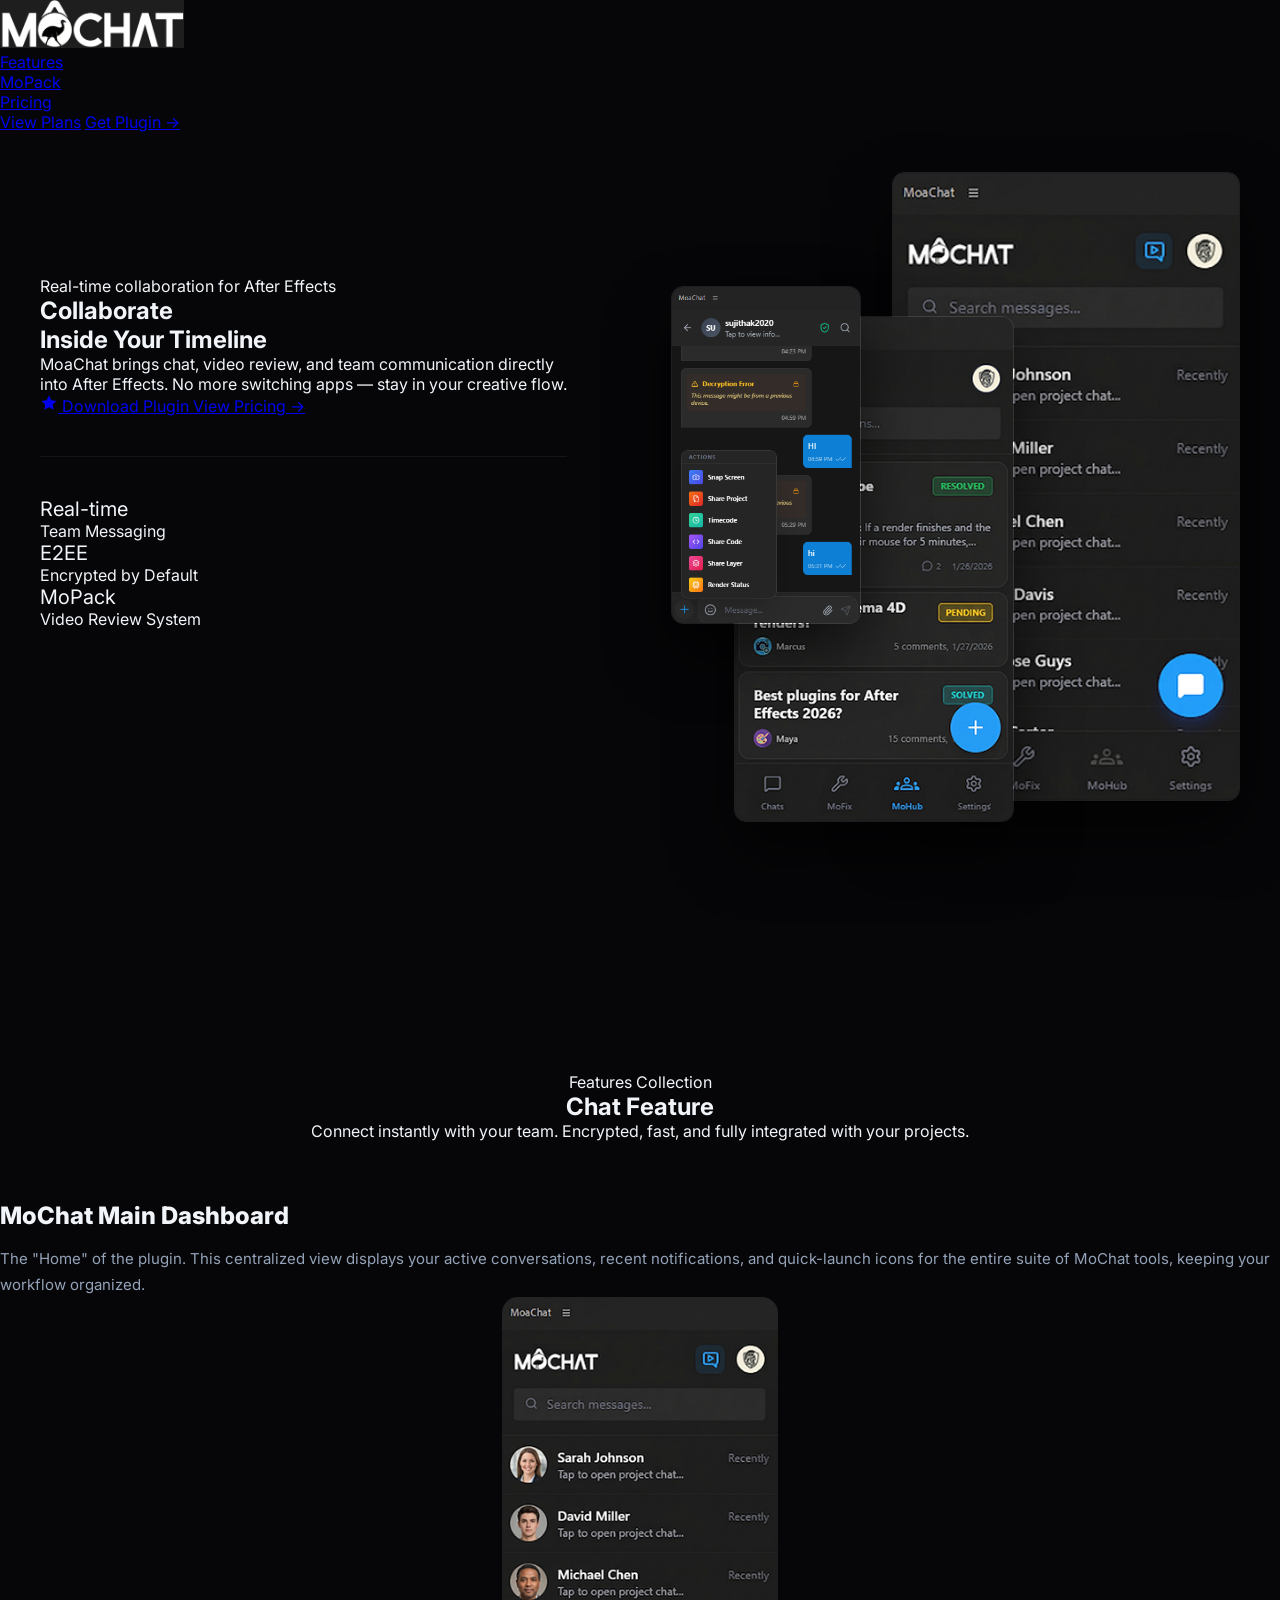
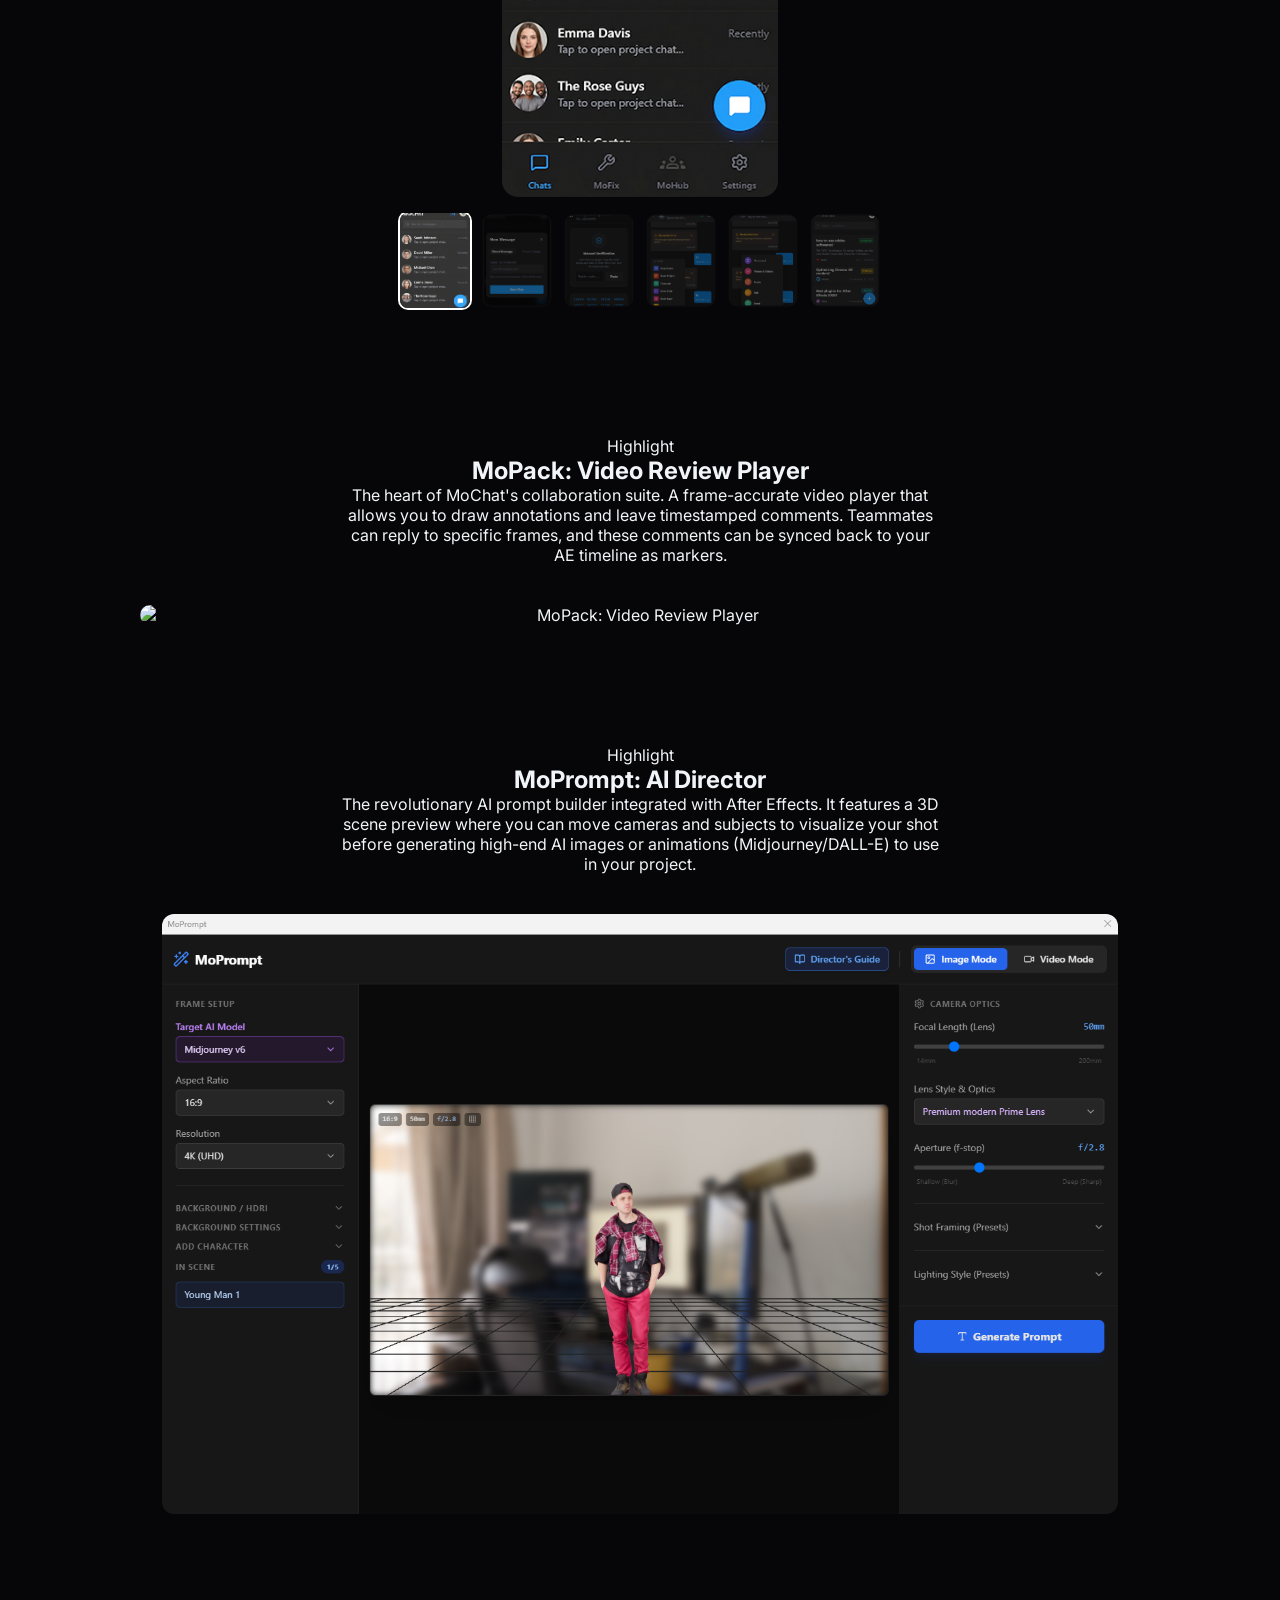
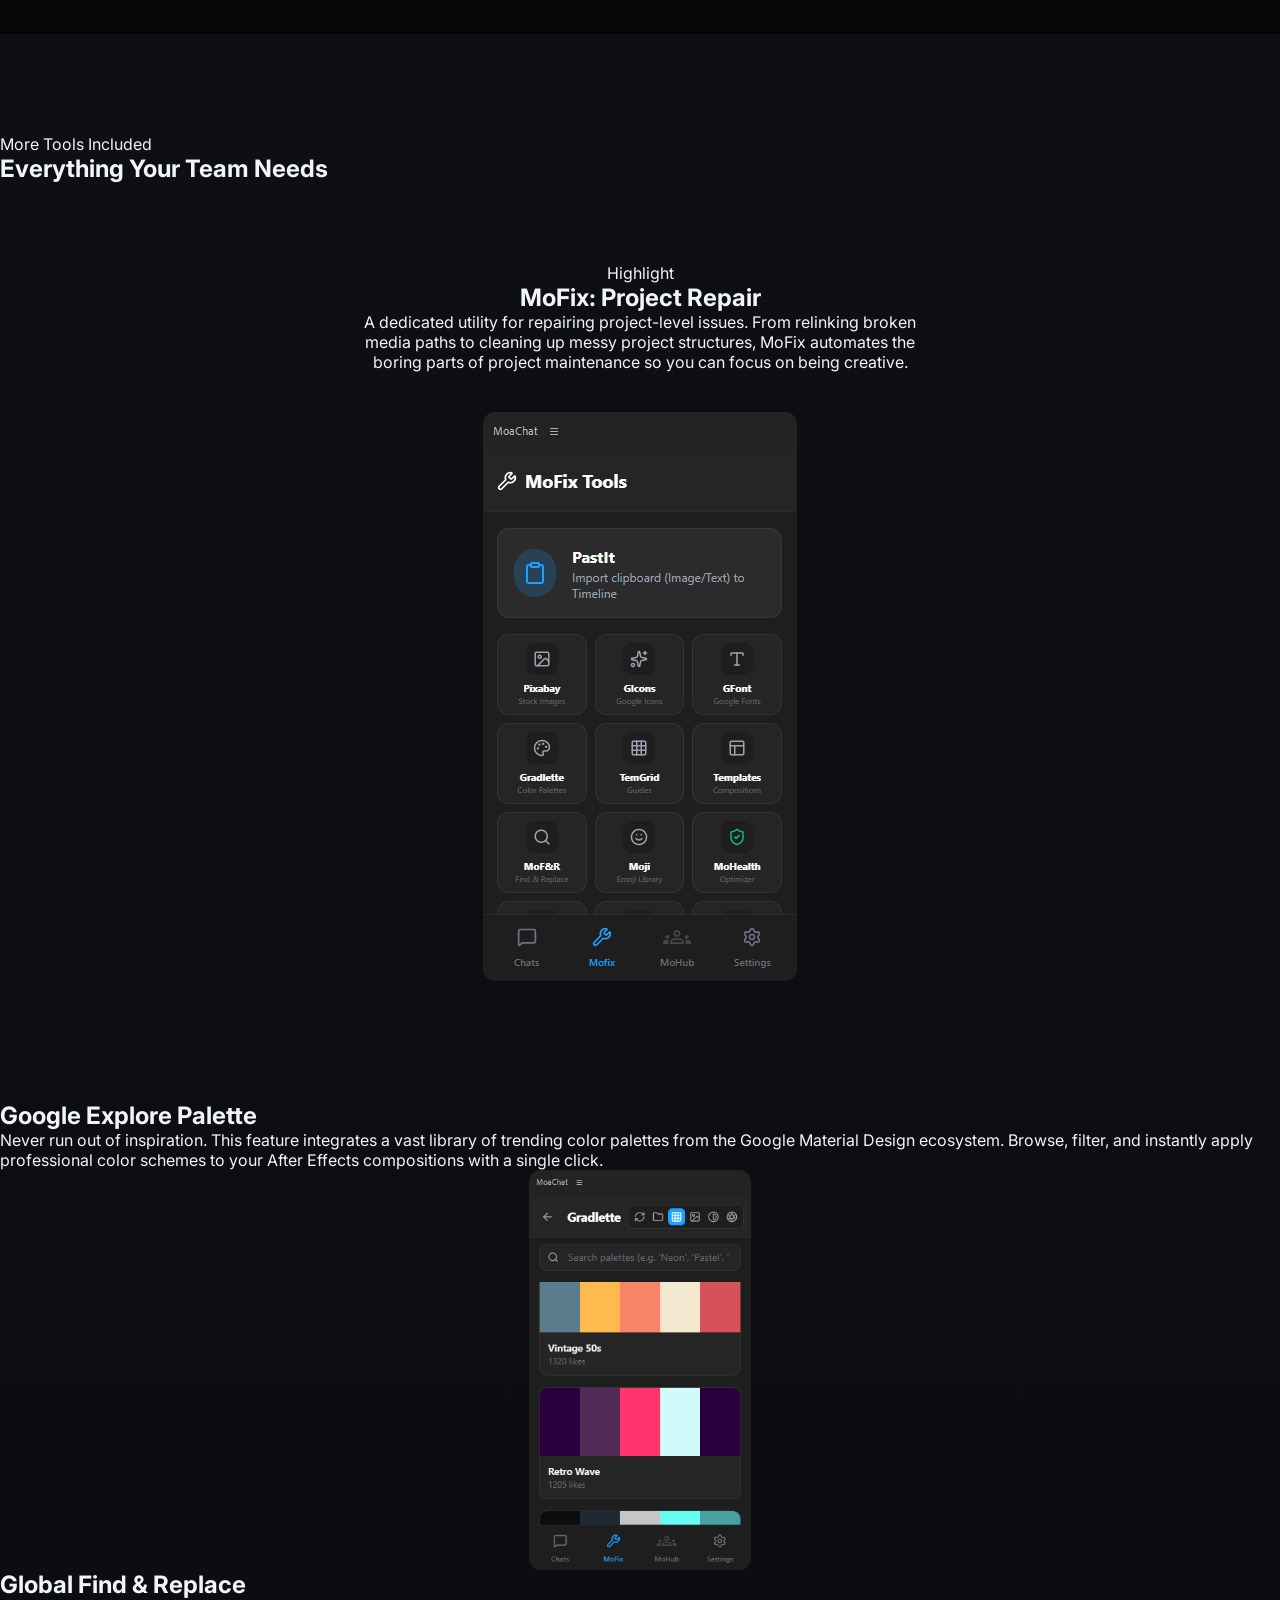
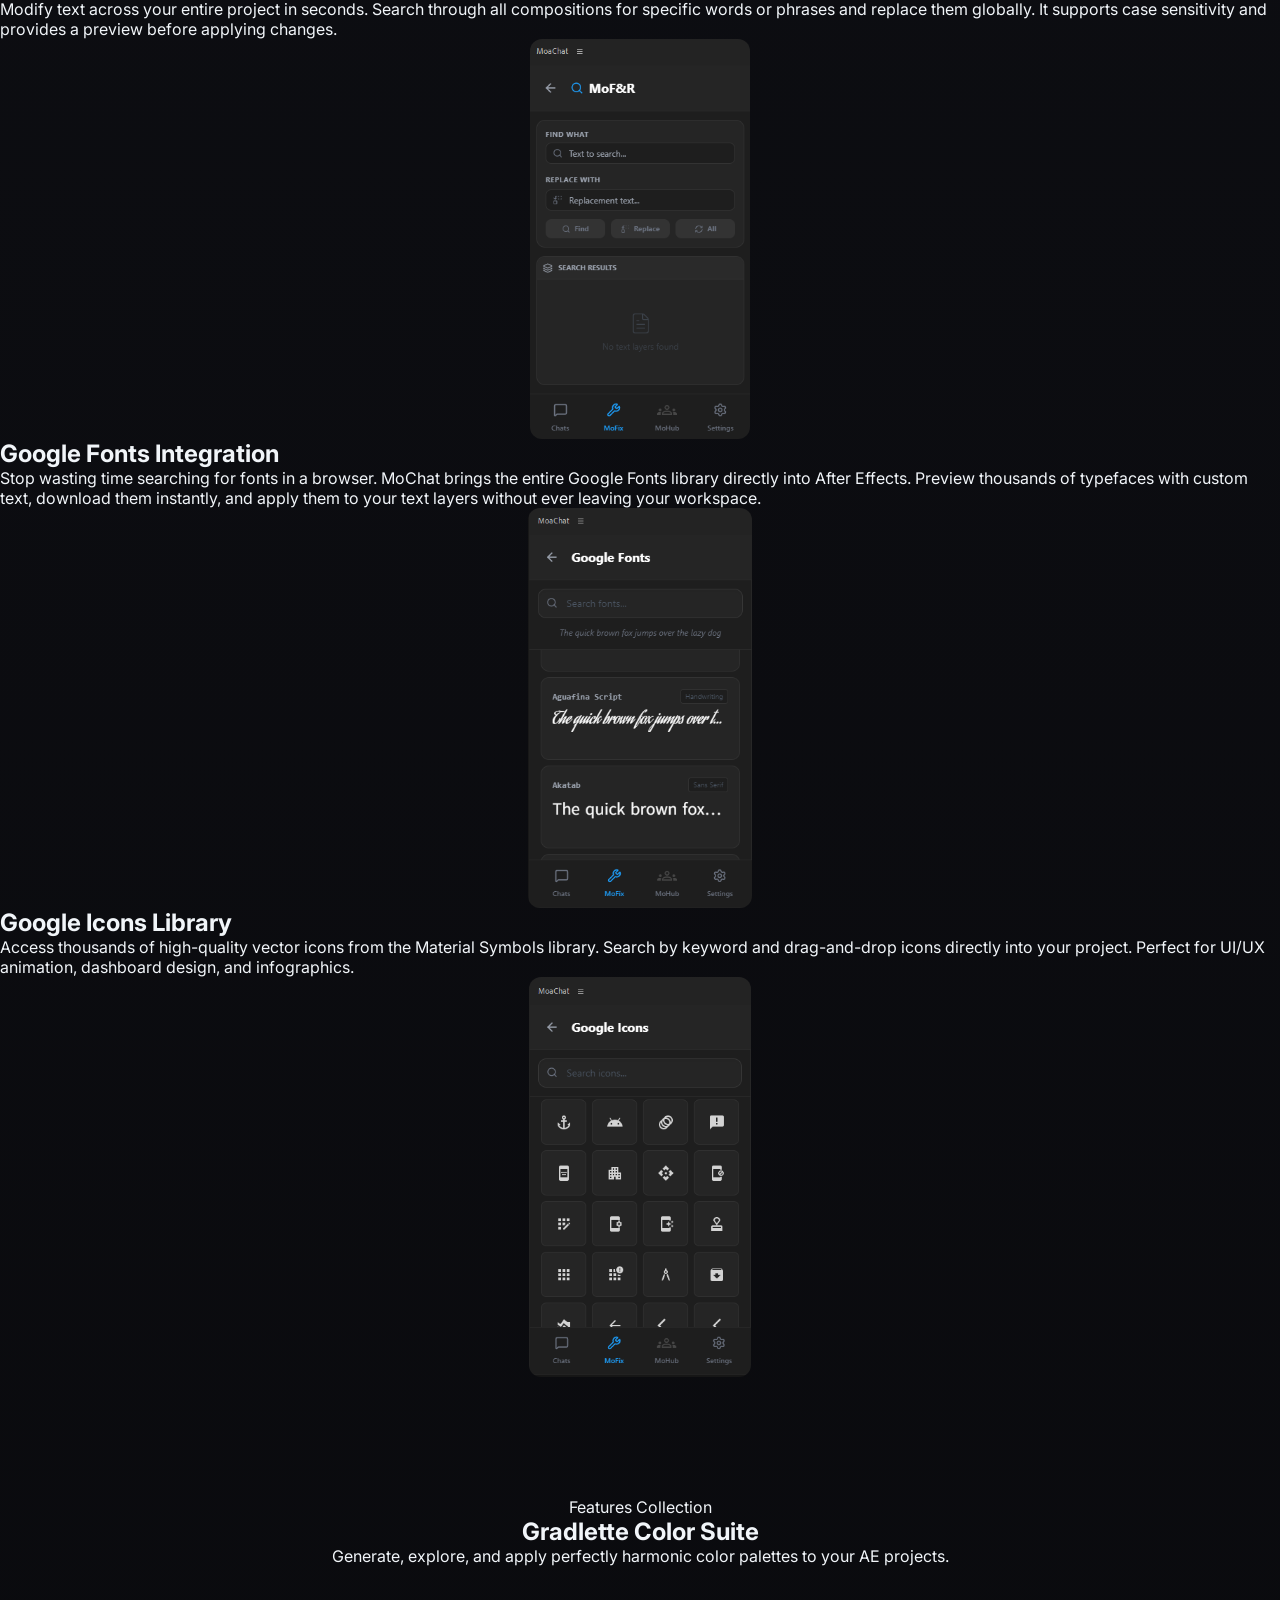
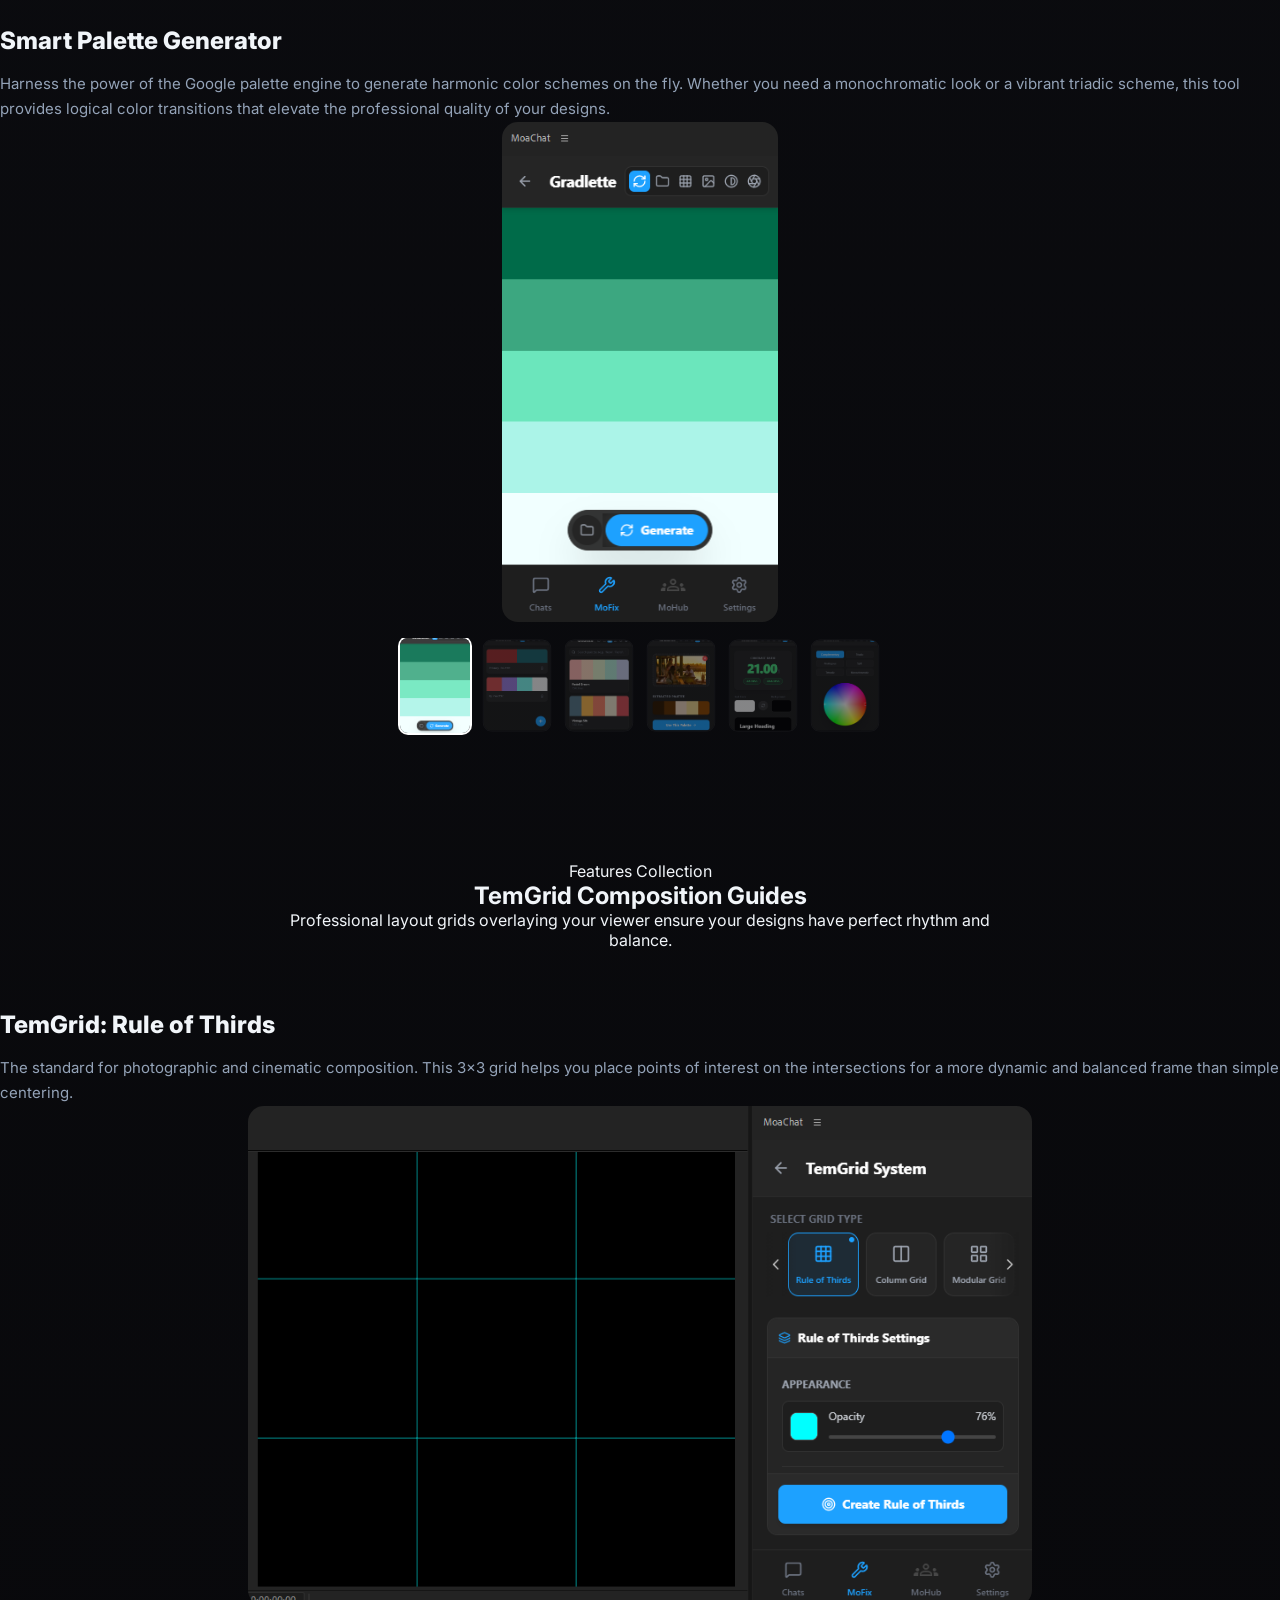
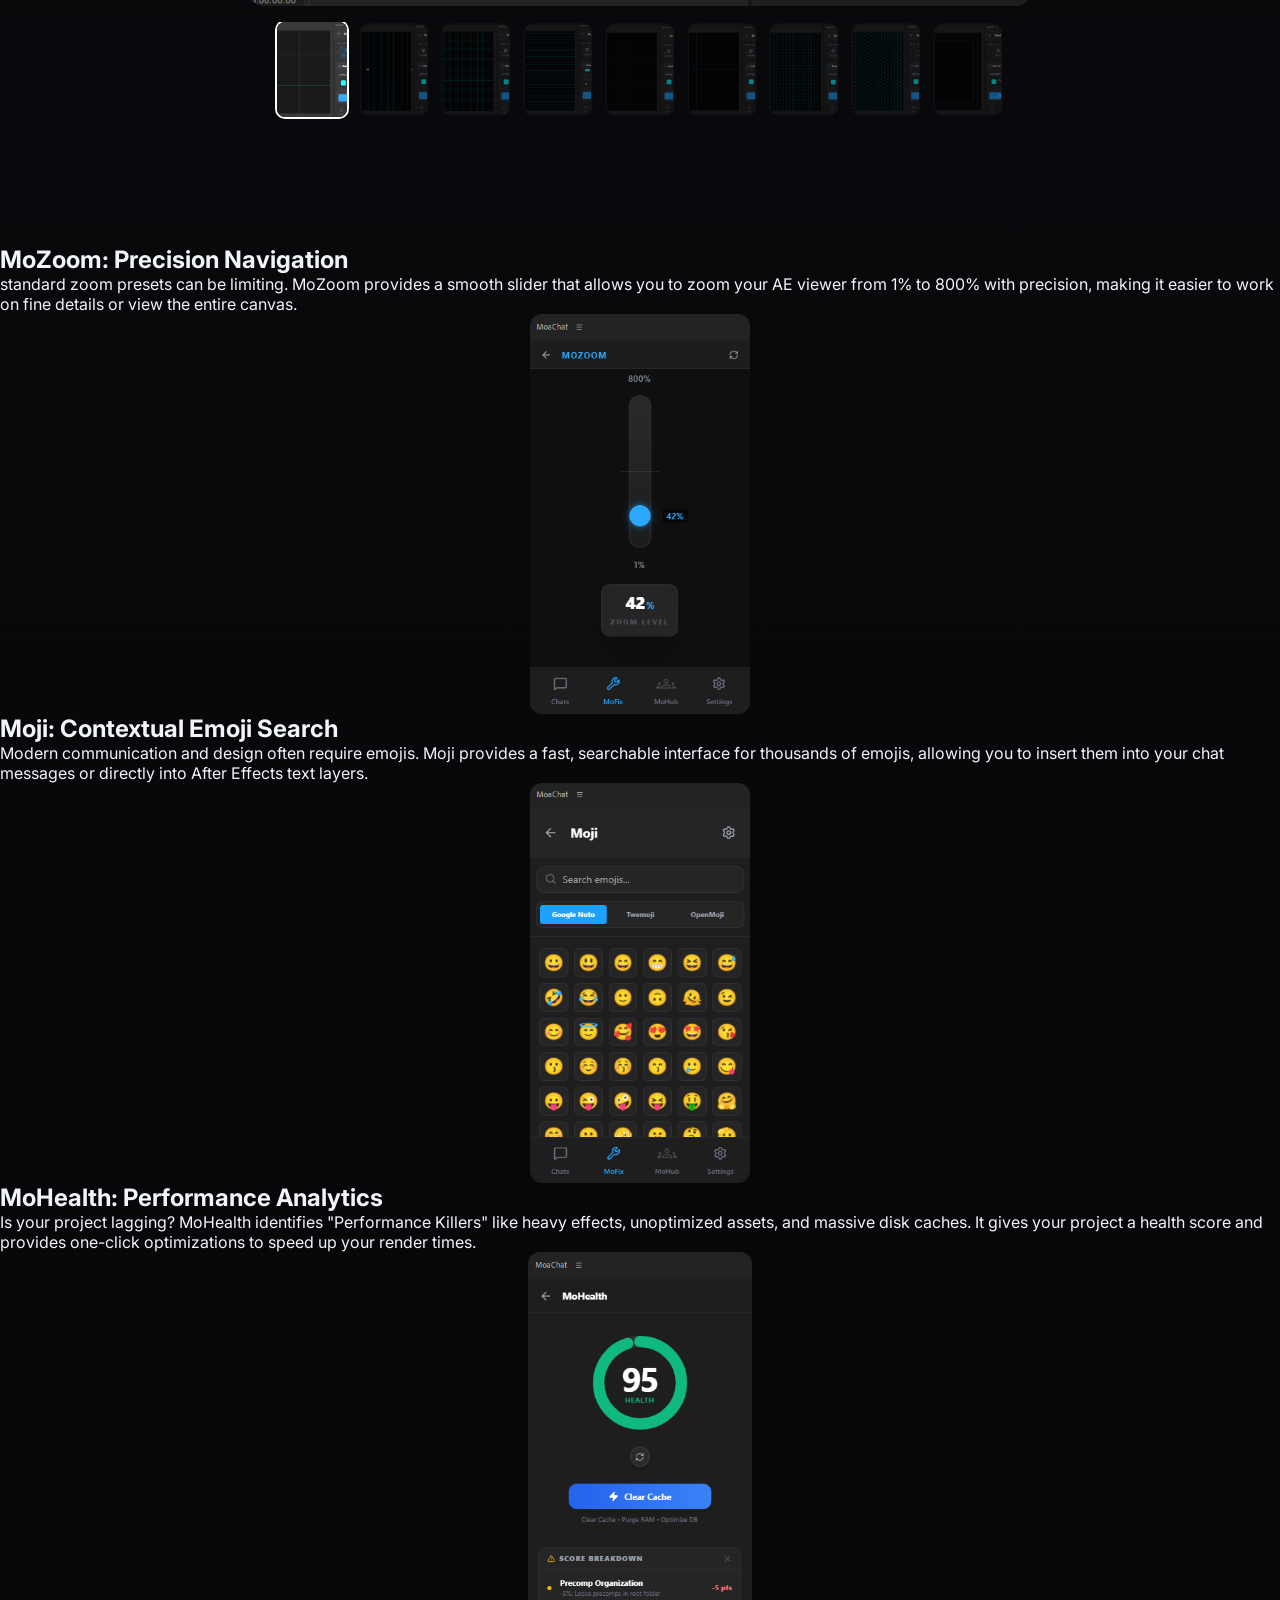
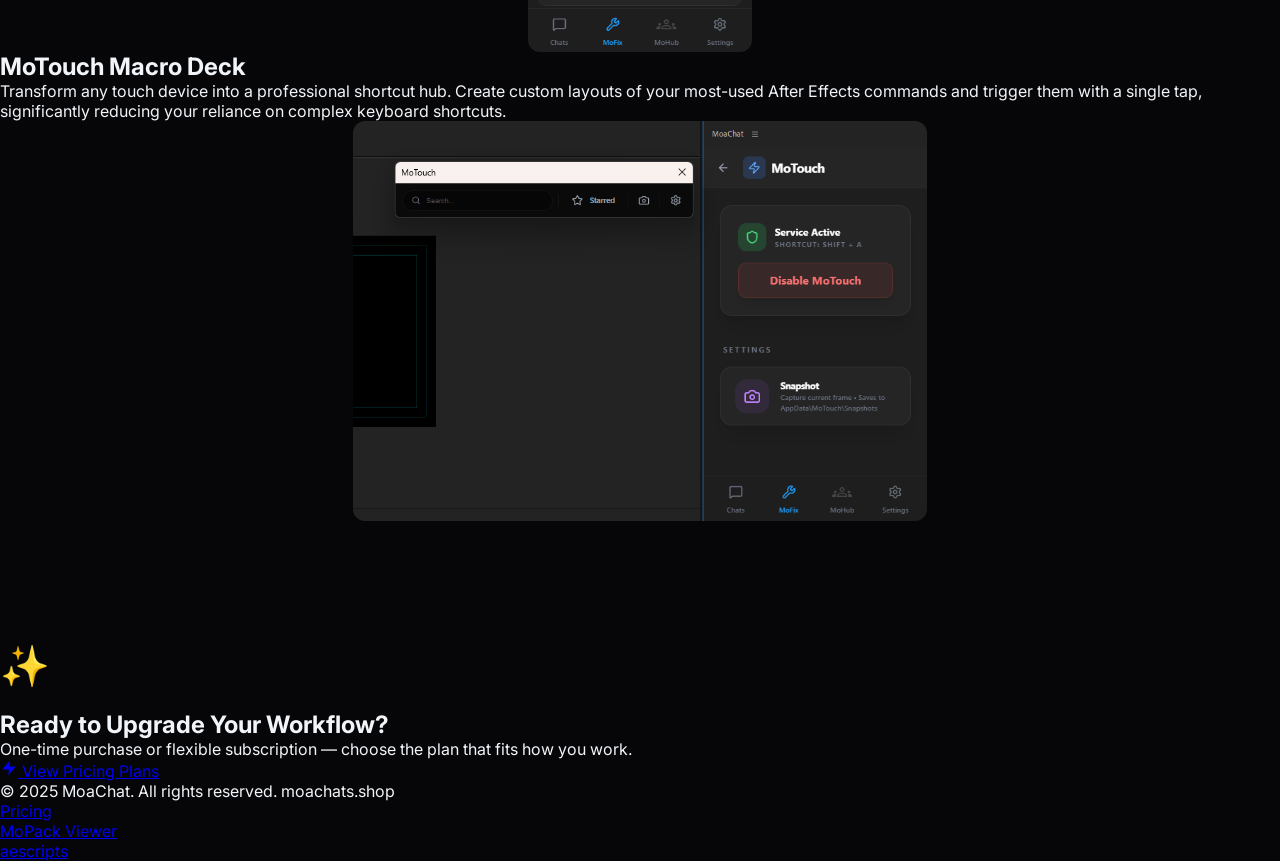
==== commit b43147c3: "Fix carousel arrows and auto-slide by removing duplicate conflicting scripts" ====
--- a/index.html
+++ b/index.html
@@ -620,53 +620,20 @@
   </footer>
 
   <script>
-    // Scroll animations
-    const observer = new IntersectionObserver((entries) => {
-      entries.forEach(entry => {
-        if (entry.isIntersecting) {
-          entry.target.classList.add('visible');
-        }
-      });
-    }, { threshold: 0.1, rootMargin: '0px 0px -60px 0px' });
-
-    document.querySelectorAll('.fade-up').forEach(el => observer.observe(el));
-  </script>
-
-
-  <script>
-    // Carousel Logic
+    // System UI & Animation Logic
     document.addEventListener('DOMContentLoaded', () => {
-        document.querySelectorAll('.carousel-container').forEach(container => {
-            const track = container.querySelector('.carousel-track');
-            const slides = container.querySelectorAll('.carousel-slide');
-            const dots = container.querySelectorAll('.carousel-dot');
-            const prev = container.querySelector('.carousel-prev');
-            const next = container.querySelector('.carousel-next');
-            let currentIndex = 0;
-
-            function goToSlide(index) {
-                if(index < 0) index = slides.length - 1;
-                if(index >= slides.length) index = 0;
-                currentIndex = index;
-                track.style.transform = 'translateX(-' + (currentIndex * 100) + '%)';
-                dots.forEach((d, i) => d.classList.toggle('active', i === currentIndex));
+        // Scroll fade-up animations
+        const observer = new IntersectionObserver((entries) => {
+          entries.forEach(entry => {
+            if (entry.isIntersecting) {
+              entry.target.classList.add('visible');
             }
-
-            if(prev) prev.addEventListener('click', () => goToSlide(currentIndex - 1));
-            if(next) next.addEventListener('click', () => goToSlide(currentIndex + 1));
-            dots.forEach((dot, i) => dot.addEventListener('click', () => goToSlide(i)));
-        });
-    });
-  </script>
-
-
-
-
-
-<!-- CAROUSEL SCRIPT -->
-
-  <script>
-    document.addEventListener('DOMContentLoaded', () => {
+          });
+        }, { threshold: 0.1, rootMargin: '0px 0px -60px 0px' });
+
+        document.querySelectorAll('.fade-up').forEach(el => observer.observe(el));
+
+        // Carousel Logic (Unified)
         document.querySelectorAll('.carousel-container').forEach(container => {
             const visualContainer = container.closest('.split-visual');
             const slides = container.querySelectorAll('.carousel-slide');
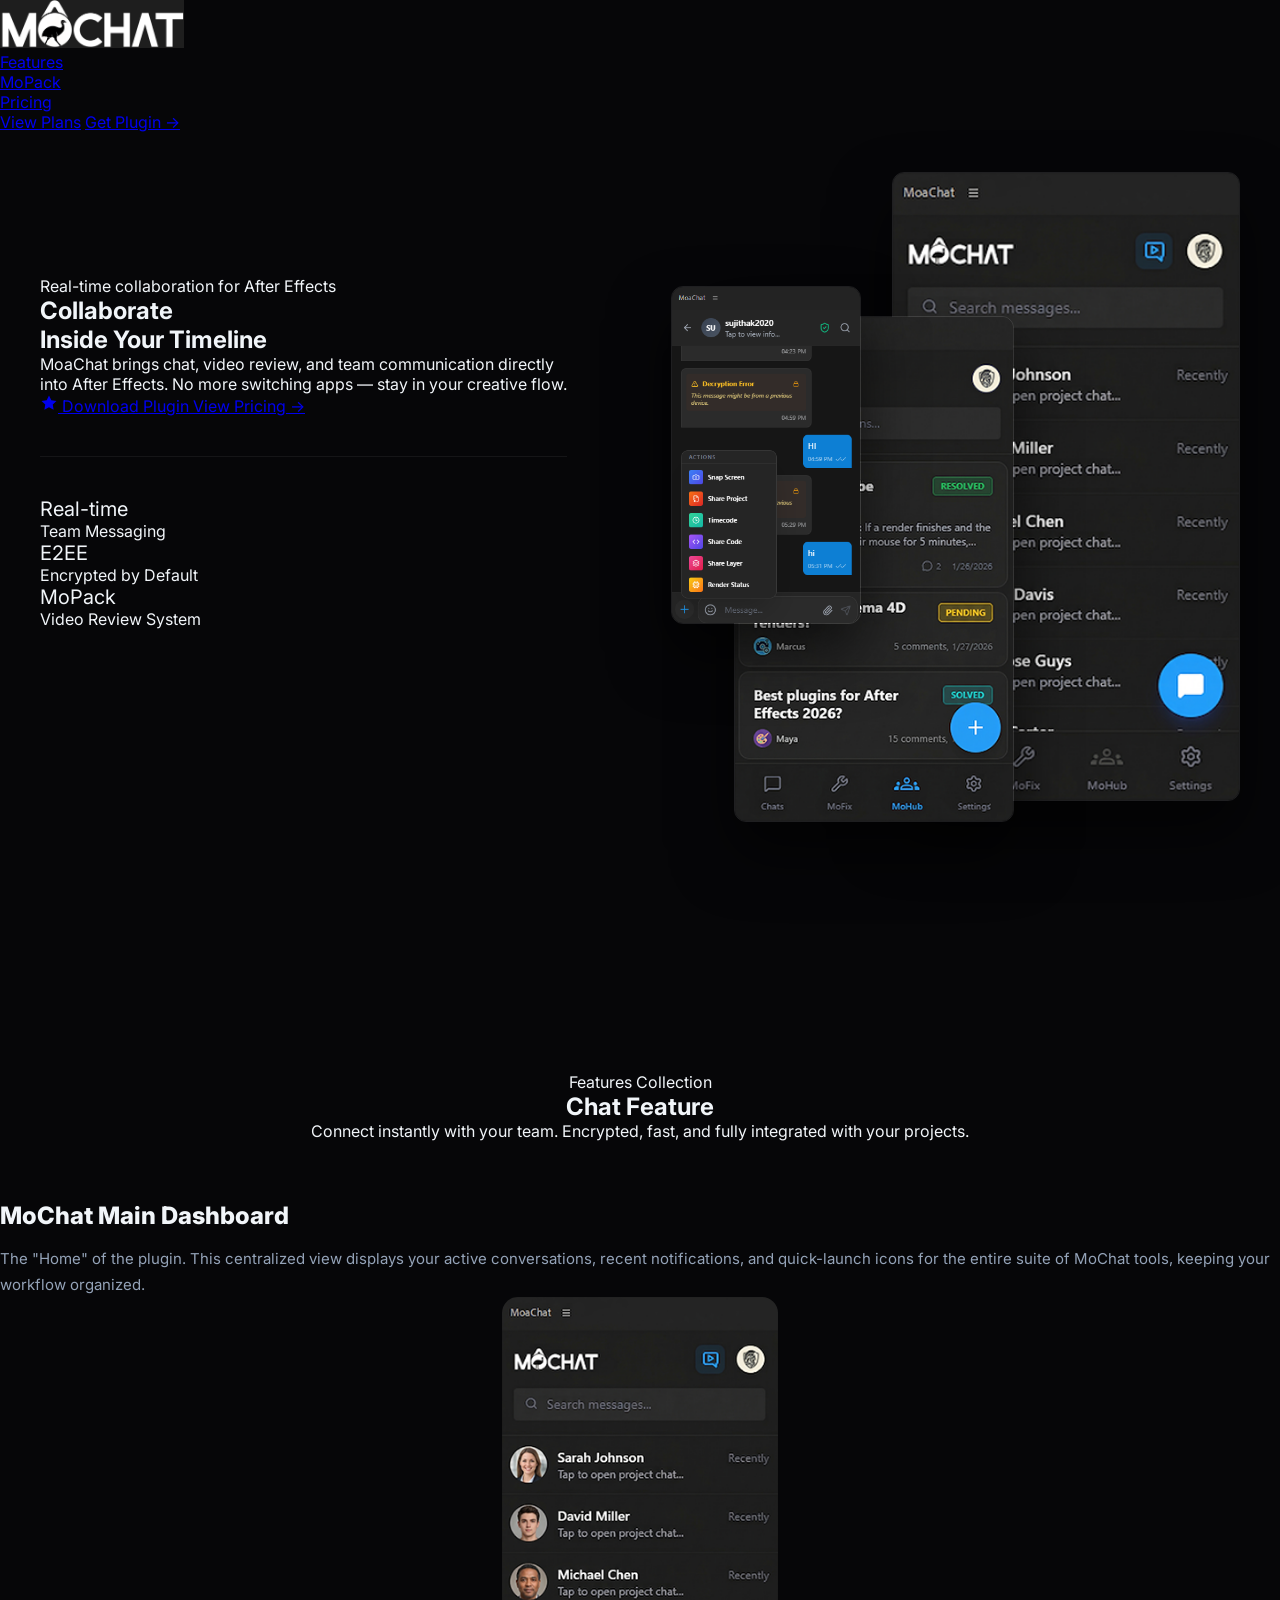
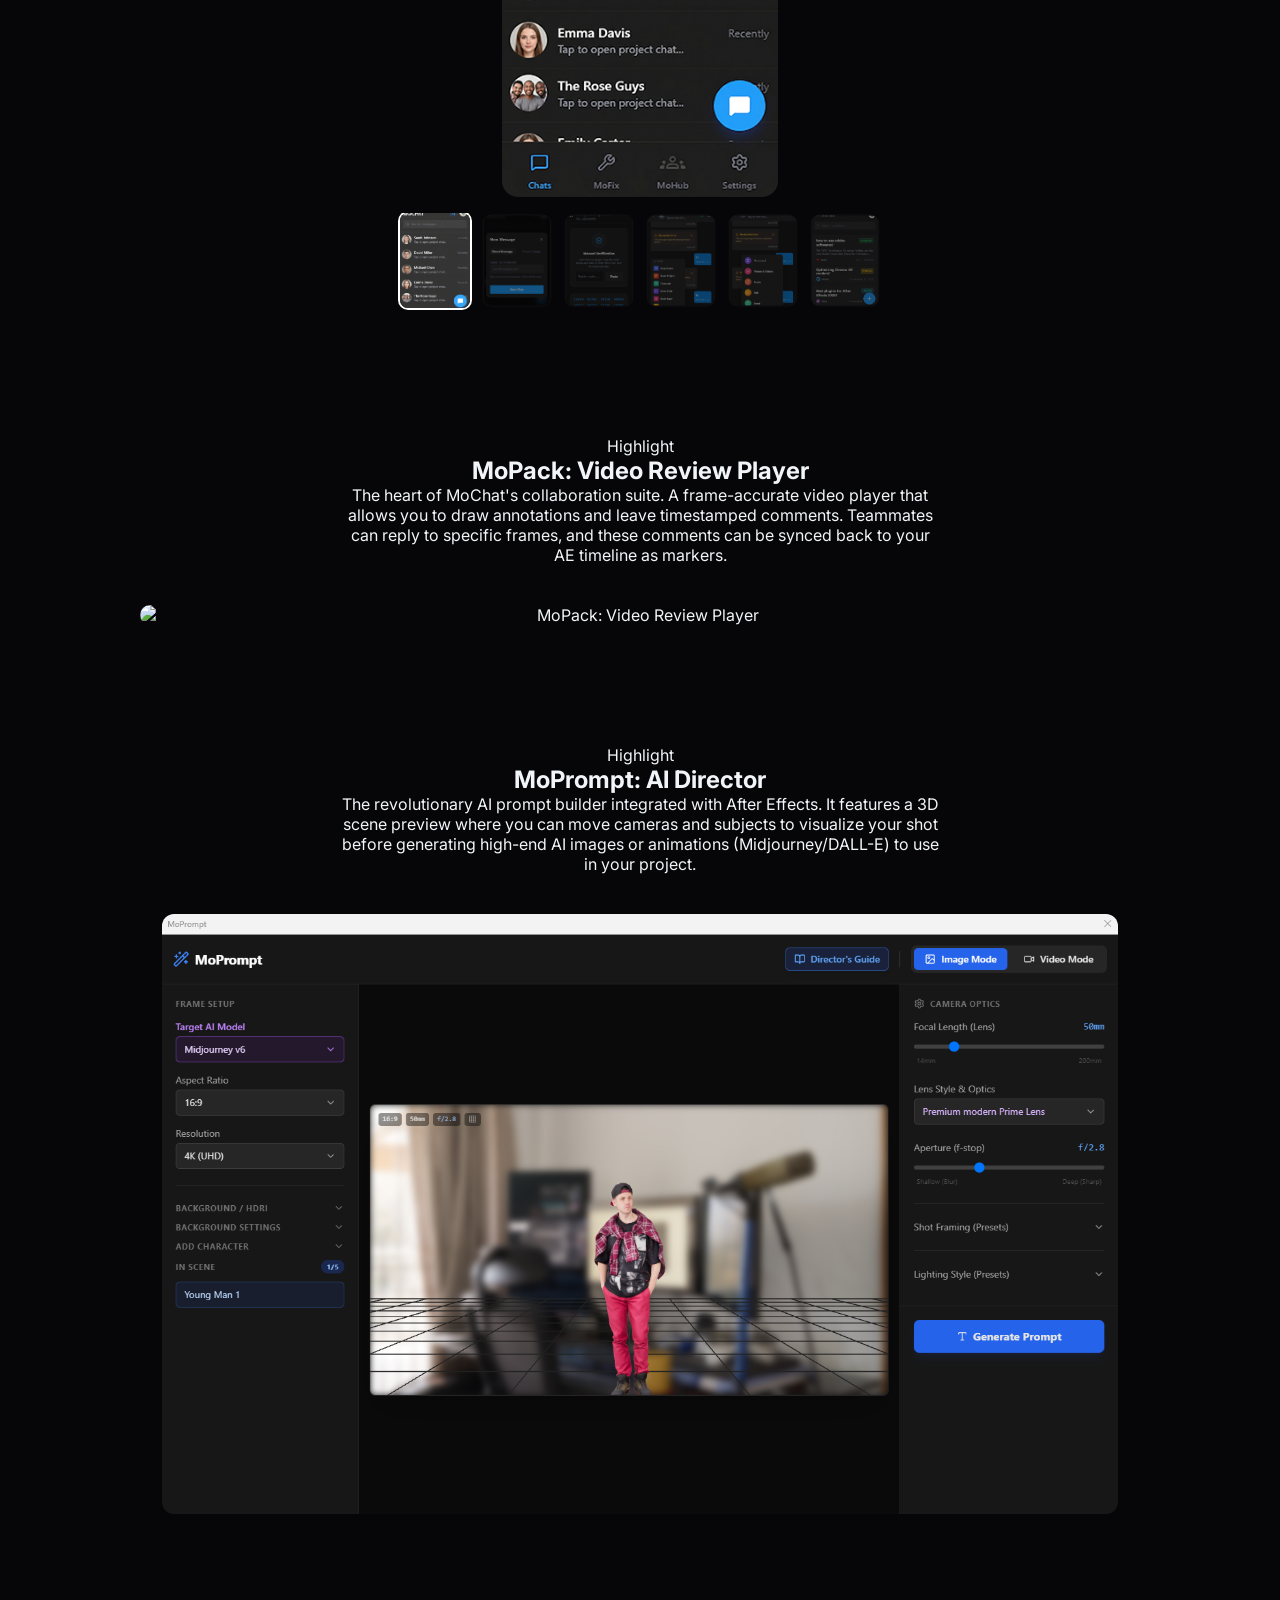
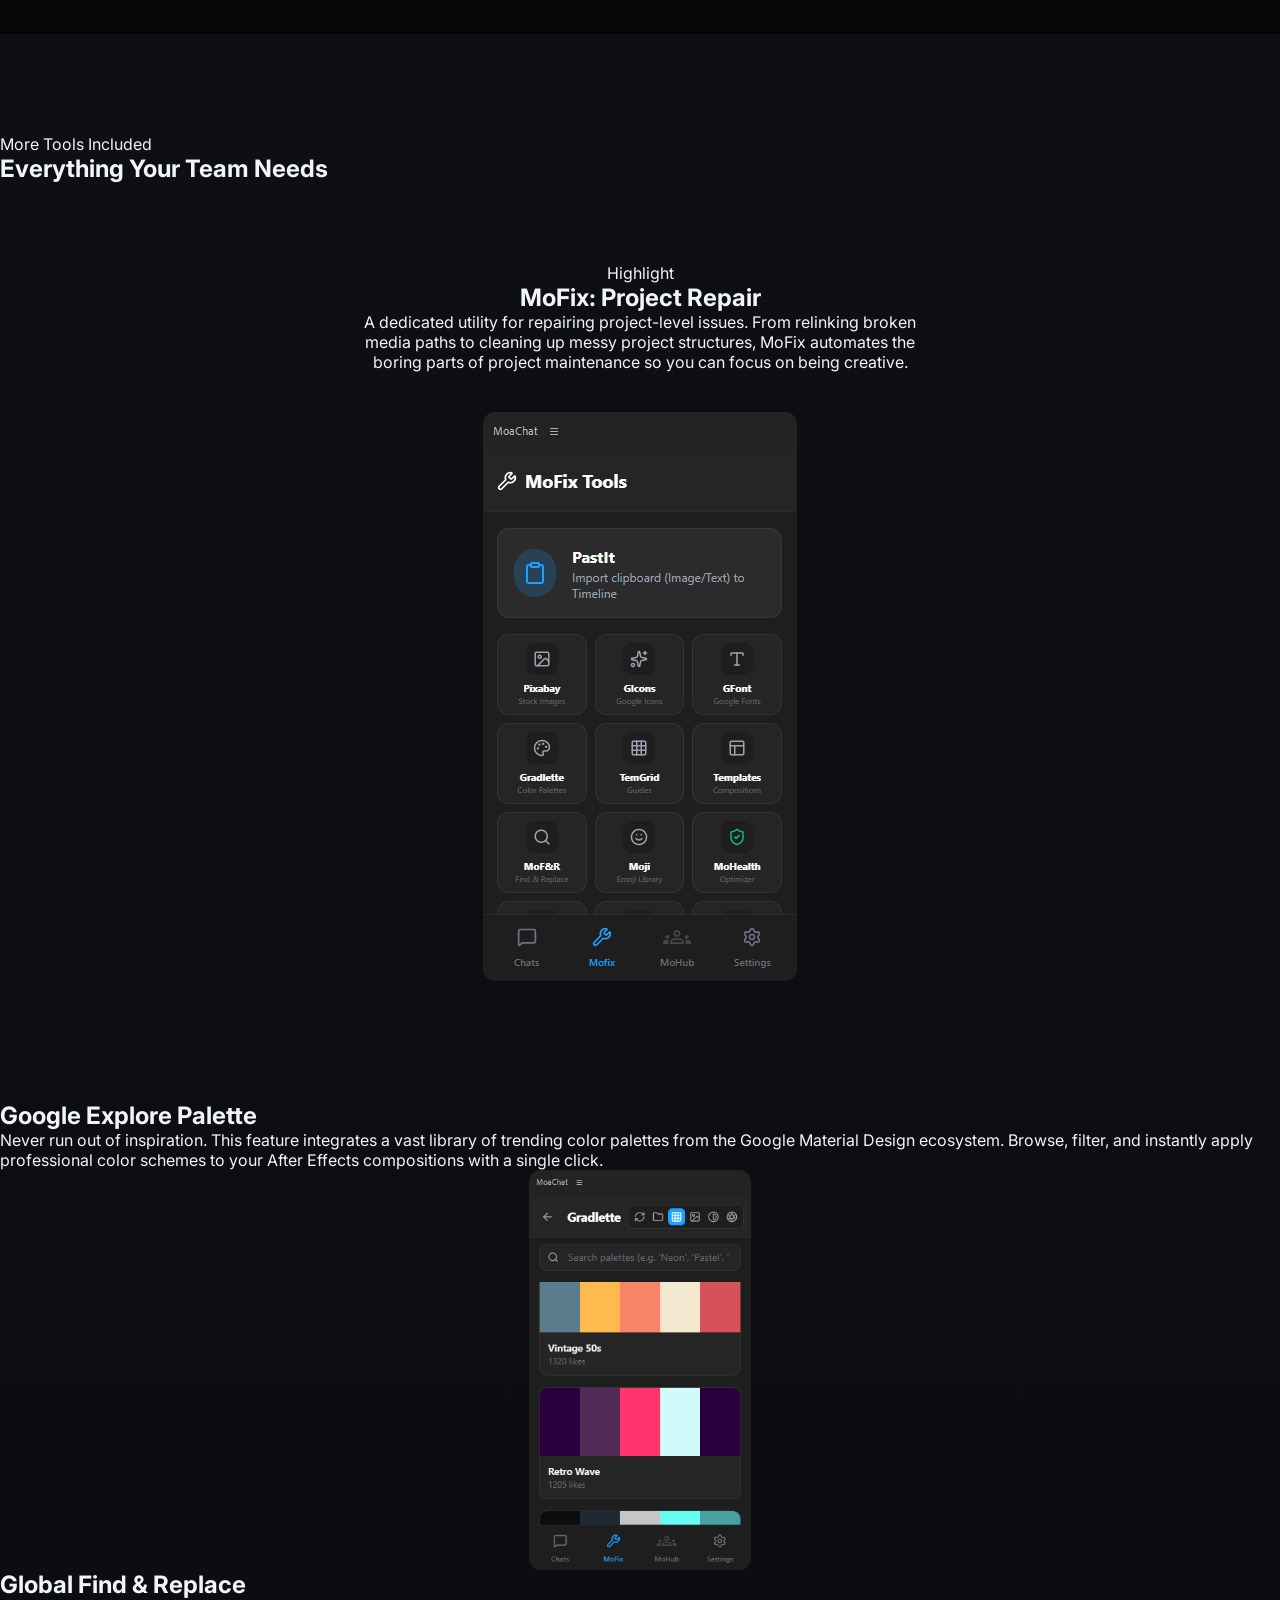
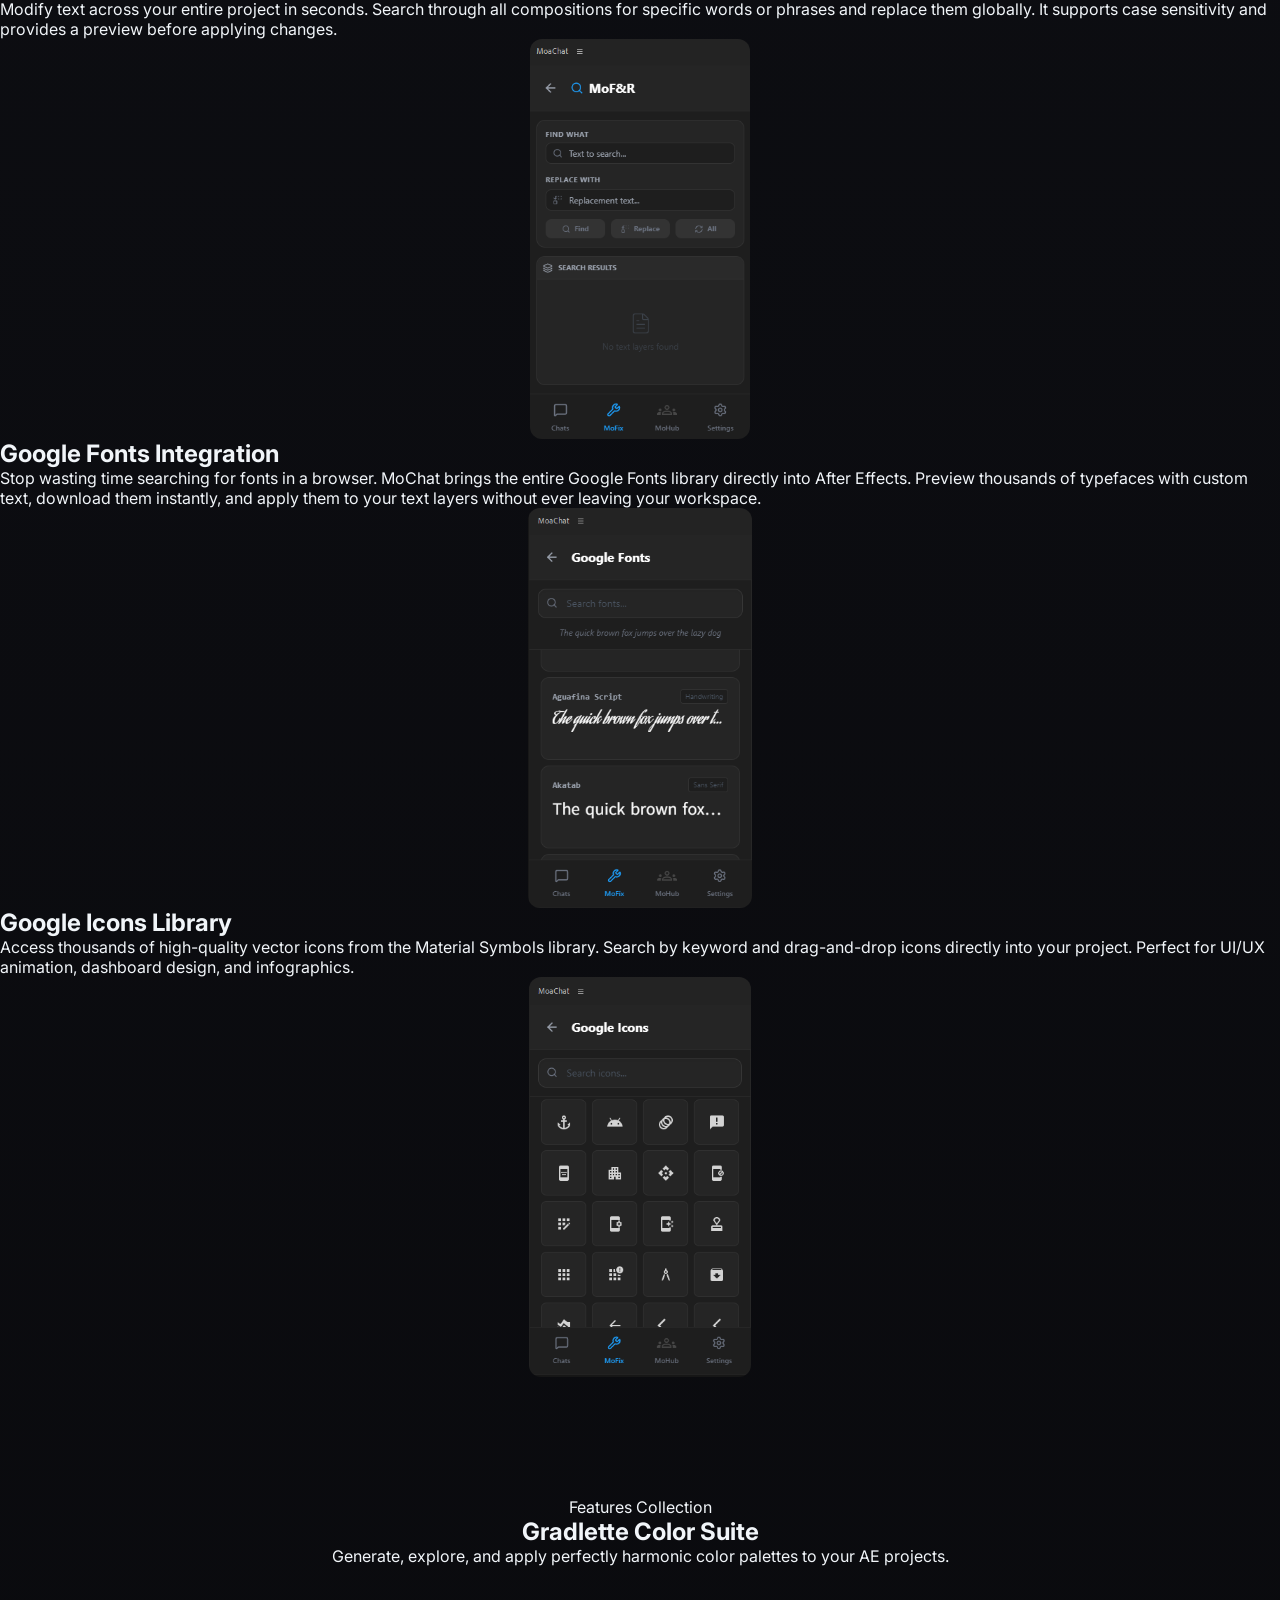
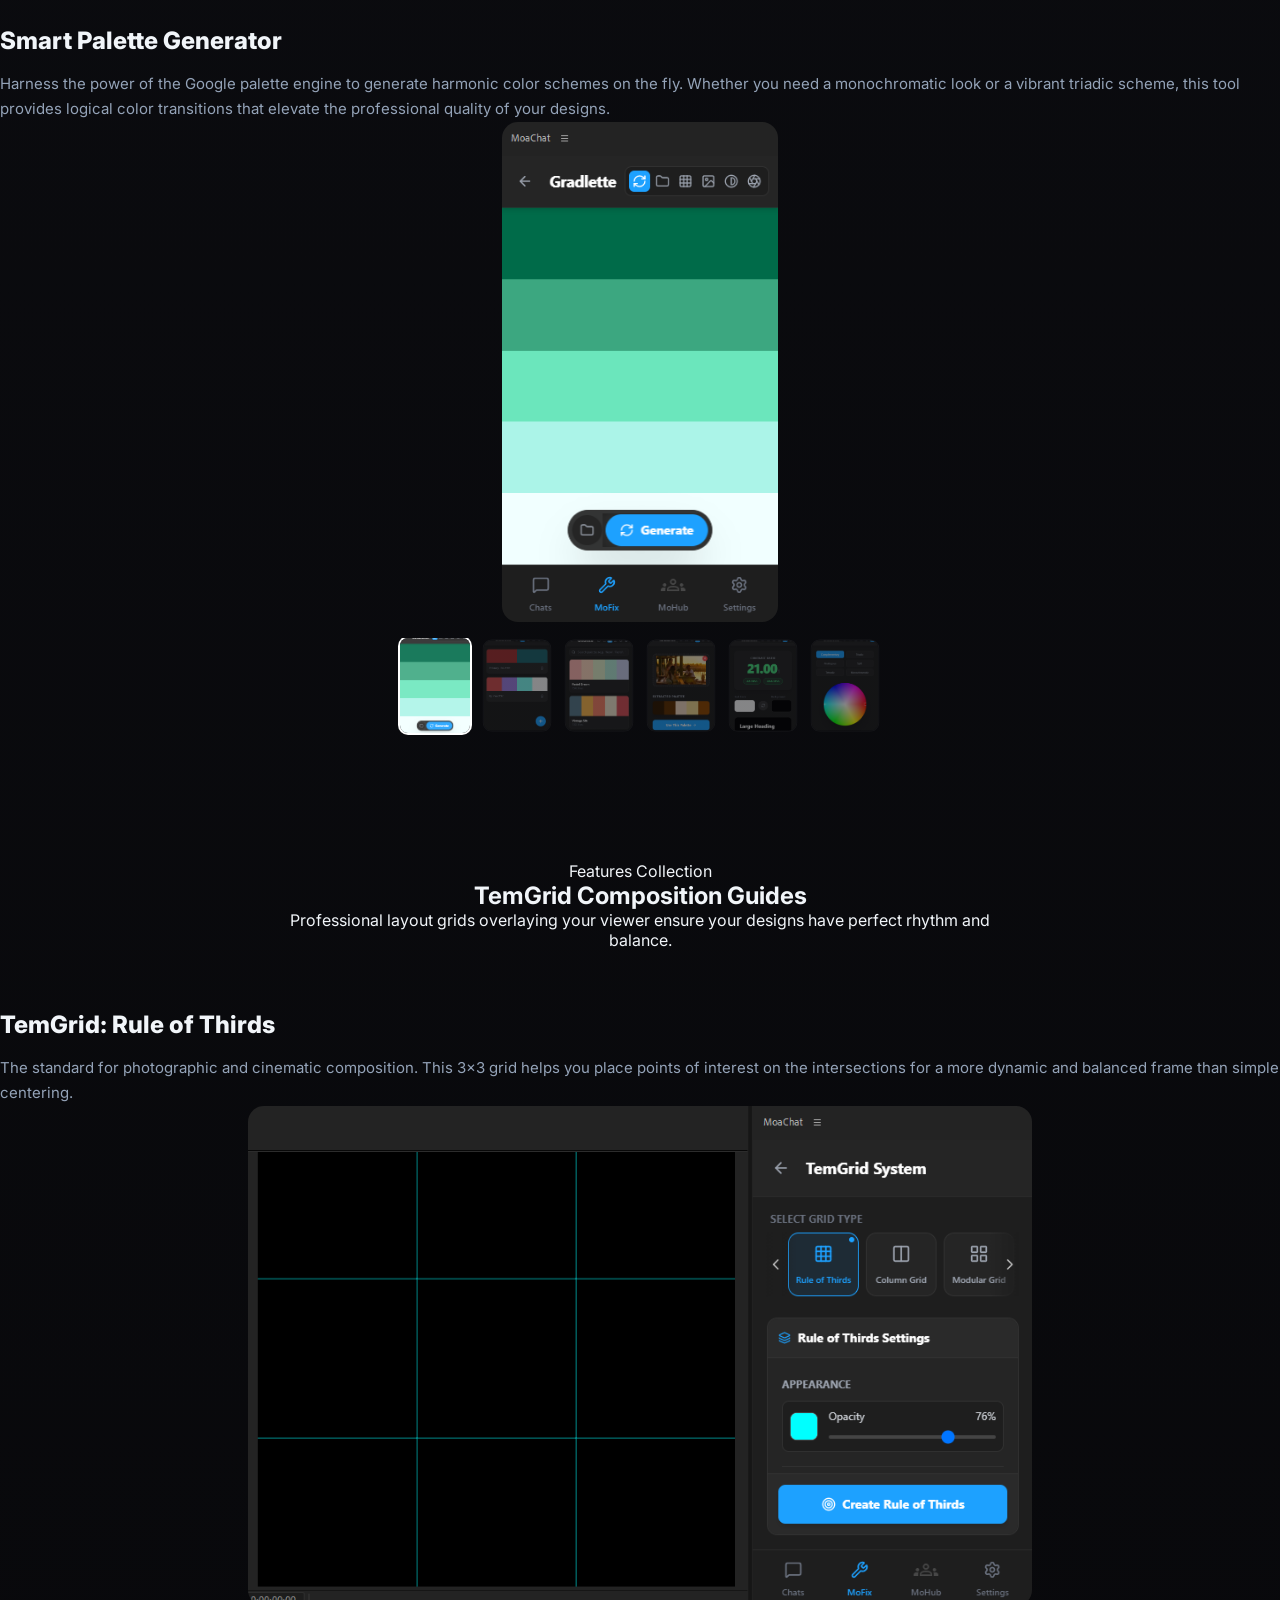
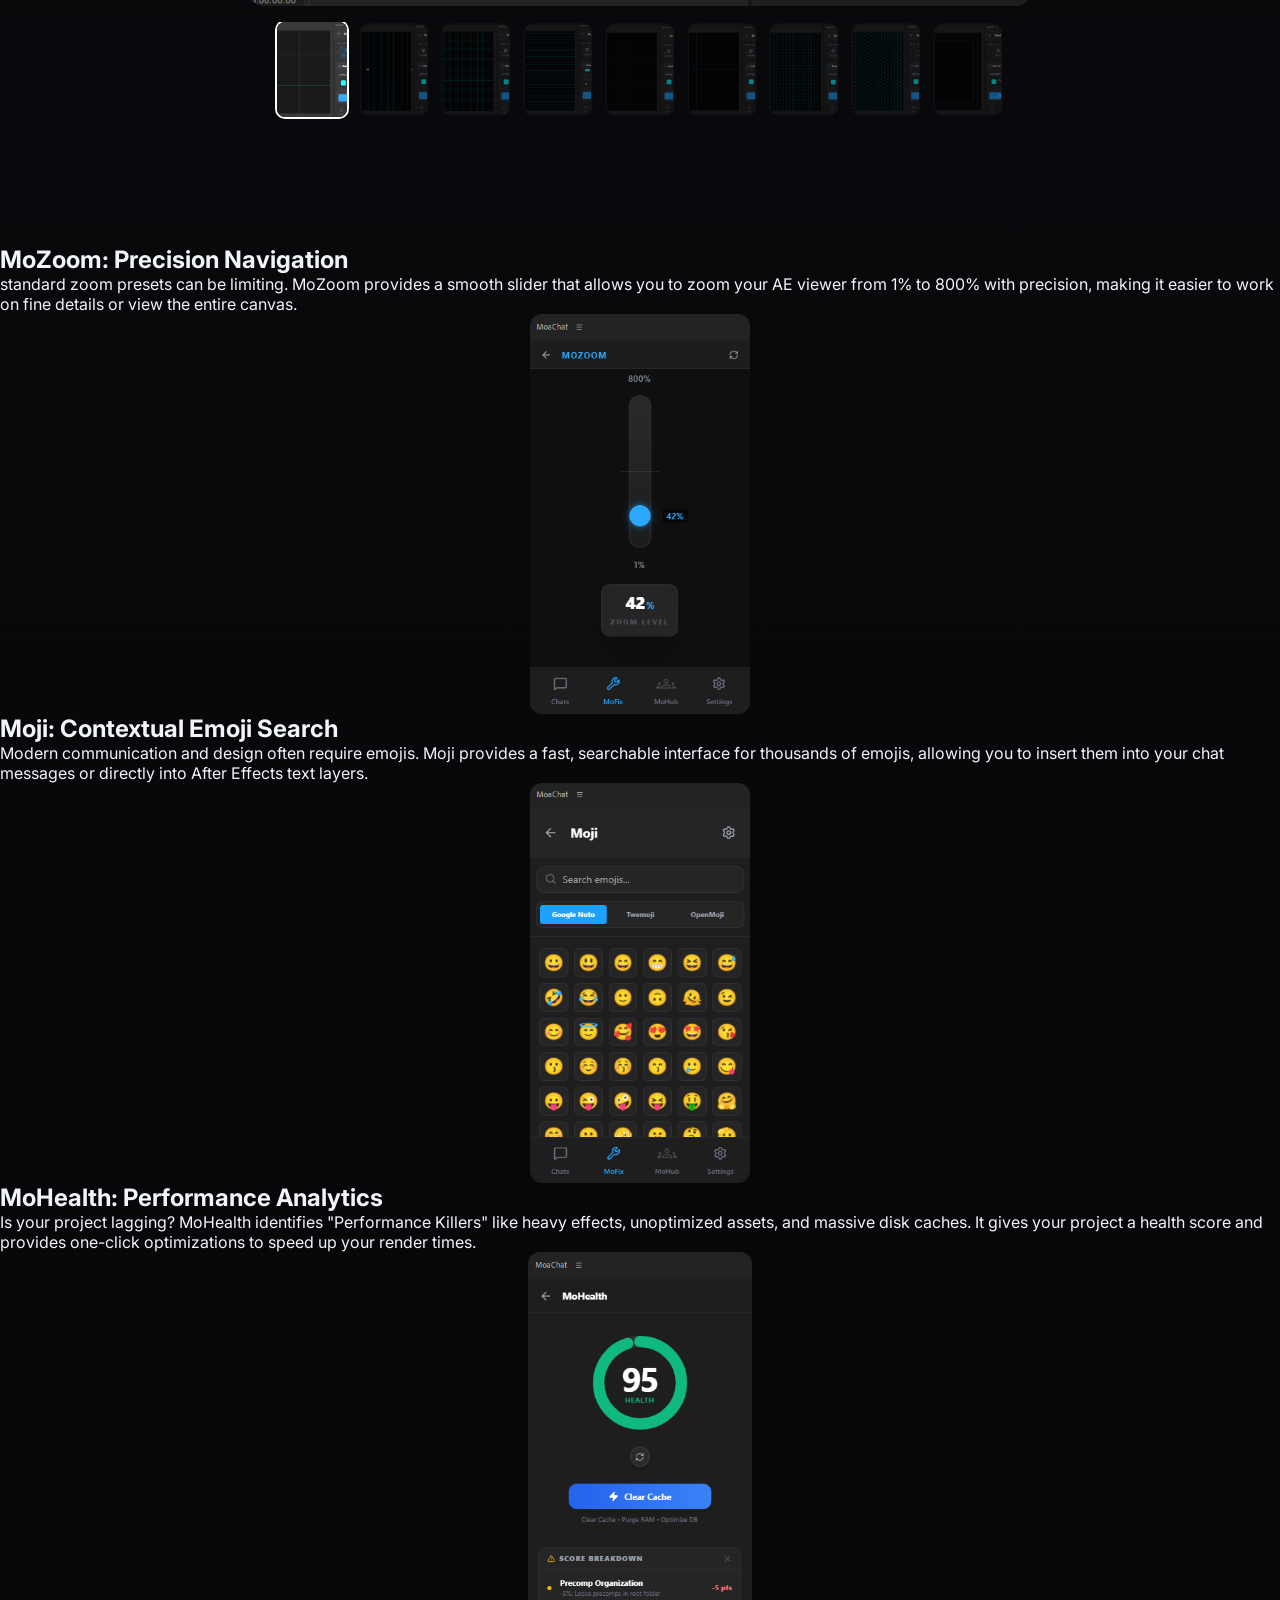
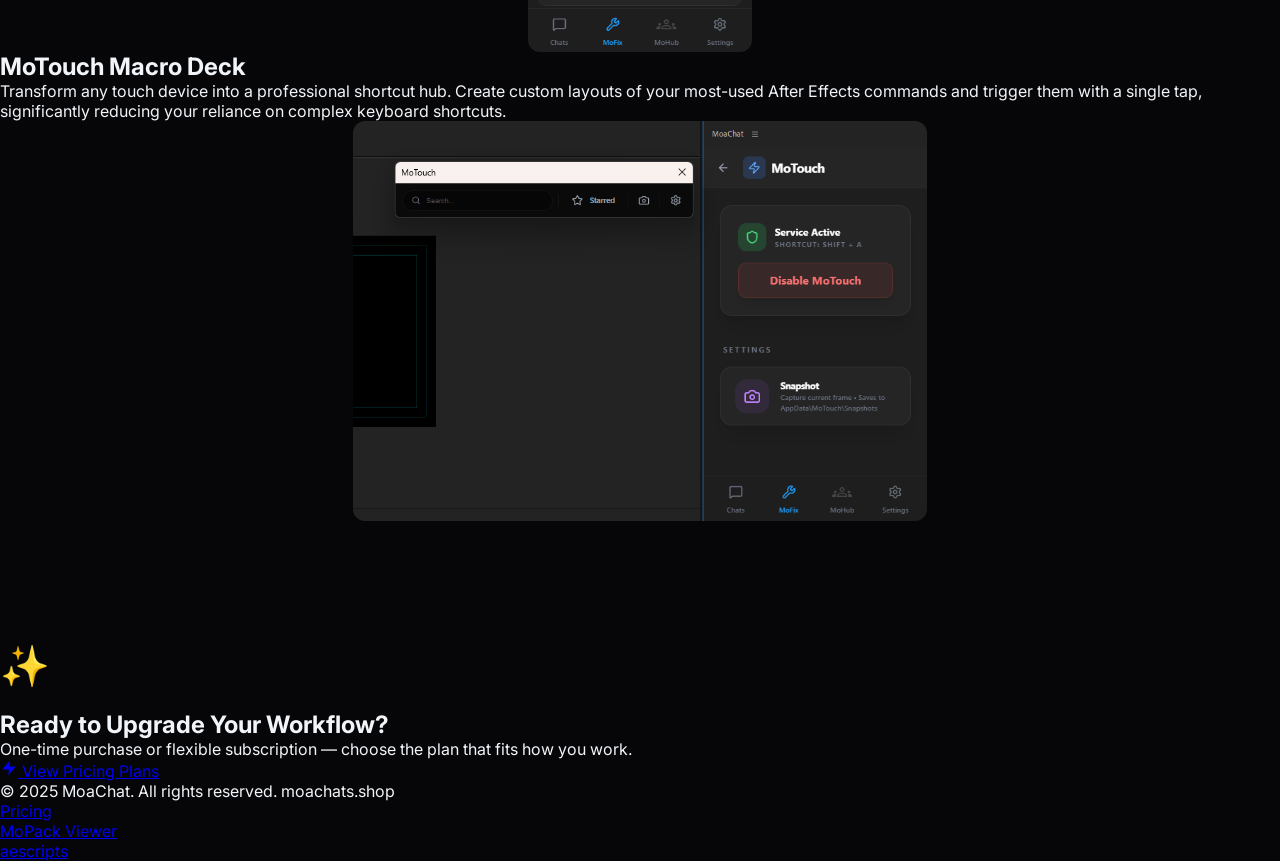
==== commit d77d46c6: "Publish final refined slider version without backdrop boxes" ====
--- a/index.html
+++ b/index.html
@@ -620,20 +620,53 @@
   </footer>
 
   <script>
-    // System UI & Animation Logic
+    // Scroll animations
+    const observer = new IntersectionObserver((entries) => {
+      entries.forEach(entry => {
+        if (entry.isIntersecting) {
+          entry.target.classList.add('visible');
+        }
+      });
+    }, { threshold: 0.1, rootMargin: '0px 0px -60px 0px' });
+
+    document.querySelectorAll('.fade-up').forEach(el => observer.observe(el));
+  </script>
+
+
+  <script>
+    // Carousel Logic
     document.addEventListener('DOMContentLoaded', () => {
-        // Scroll fade-up animations
-        const observer = new IntersectionObserver((entries) => {
-          entries.forEach(entry => {
-            if (entry.isIntersecting) {
-              entry.target.classList.add('visible');
+        document.querySelectorAll('.carousel-container').forEach(container => {
+            const track = container.querySelector('.carousel-track');
+            const slides = container.querySelectorAll('.carousel-slide');
+            const dots = container.querySelectorAll('.carousel-dot');
+            const prev = container.querySelector('.carousel-prev');
+            const next = container.querySelector('.carousel-next');
+            let currentIndex = 0;
+
+            function goToSlide(index) {
+                if(index < 0) index = slides.length - 1;
+                if(index >= slides.length) index = 0;
+                currentIndex = index;
+                track.style.transform = 'translateX(-' + (currentIndex * 100) + '%)';
+                dots.forEach((d, i) => d.classList.toggle('active', i === currentIndex));
             }
-          });
-        }, { threshold: 0.1, rootMargin: '0px 0px -60px 0px' });
-
-        document.querySelectorAll('.fade-up').forEach(el => observer.observe(el));
-
-        // Carousel Logic (Unified)
+
+            if(prev) prev.addEventListener('click', () => goToSlide(currentIndex - 1));
+            if(next) next.addEventListener('click', () => goToSlide(currentIndex + 1));
+            dots.forEach((dot, i) => dot.addEventListener('click', () => goToSlide(i)));
+        });
+    });
+  </script>
+
+
+
+
+
+<!-- CAROUSEL SCRIPT -->
+
+  <script>
+    document.addEventListener('DOMContentLoaded', () => {
         document.querySelectorAll('.carousel-container').forEach(container => {
             const visualContainer = container.closest('.split-visual');
             const slides = container.querySelectorAll('.carousel-slide');
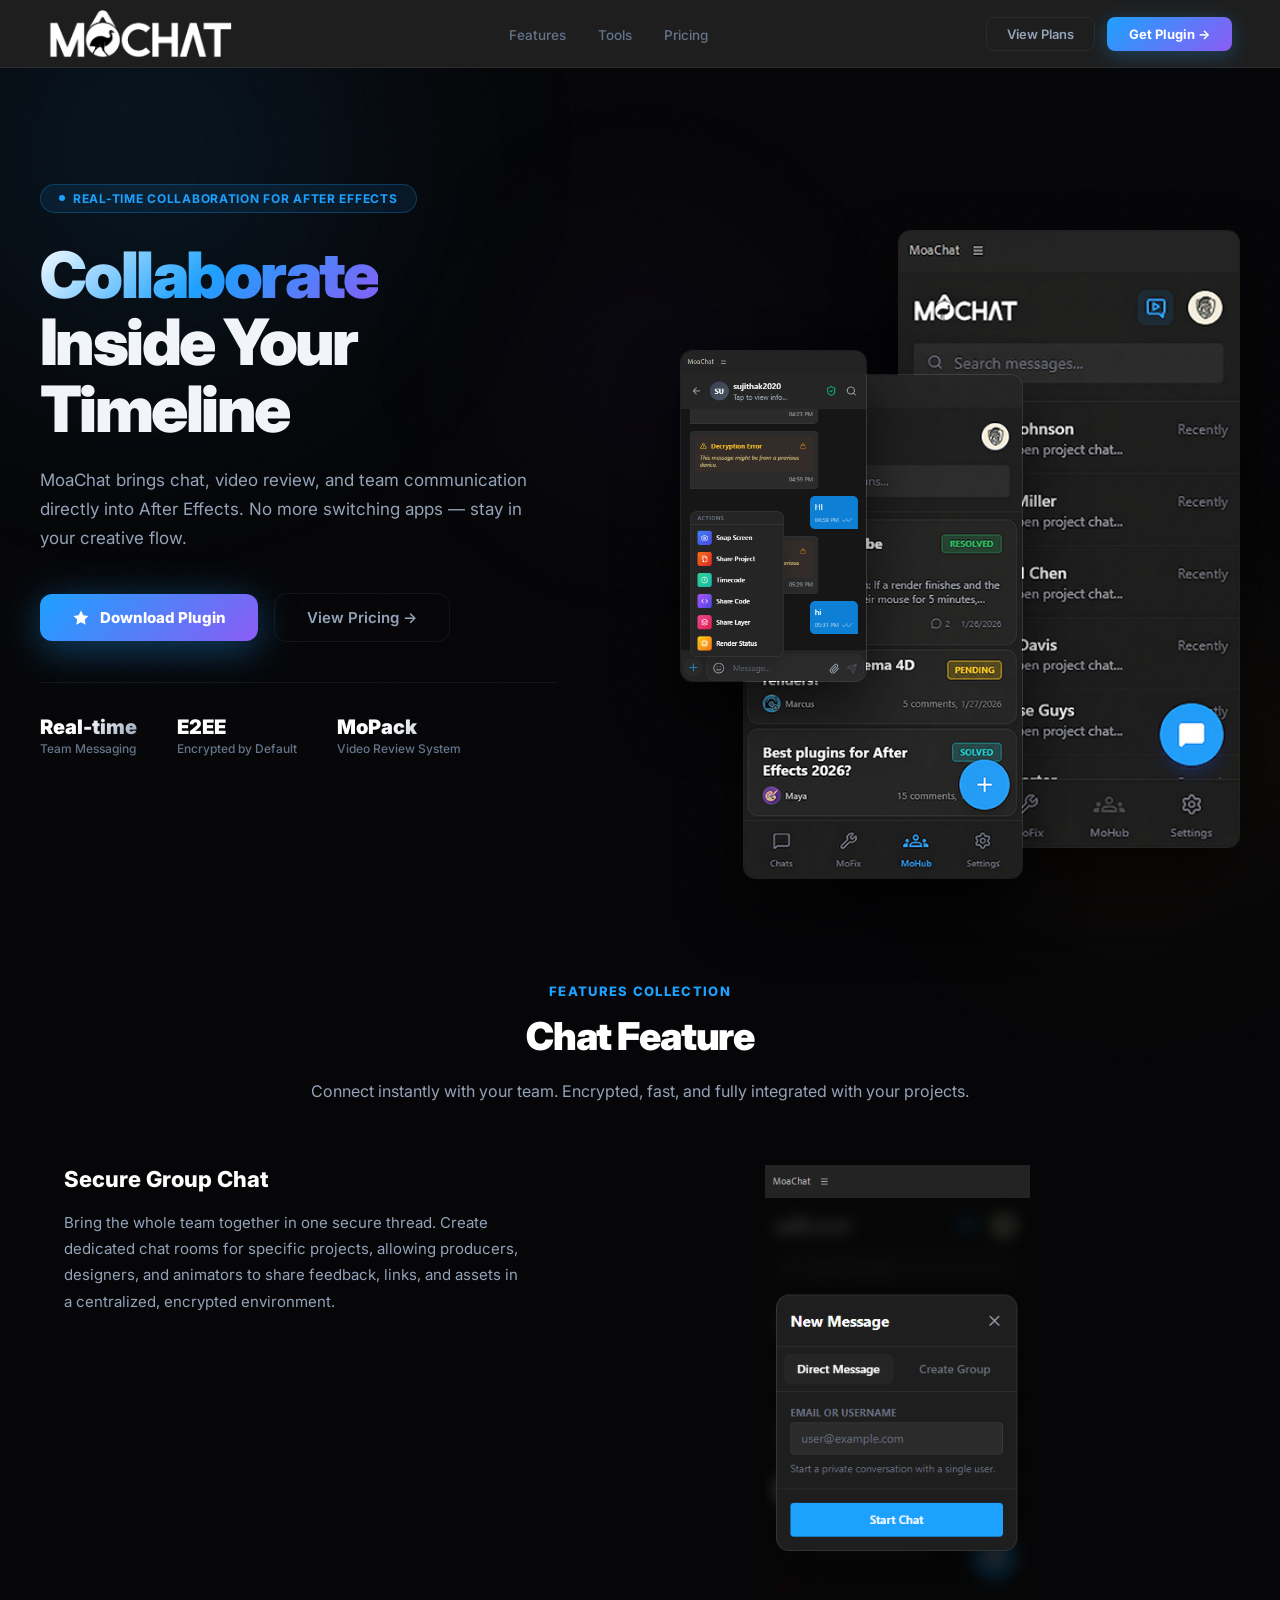
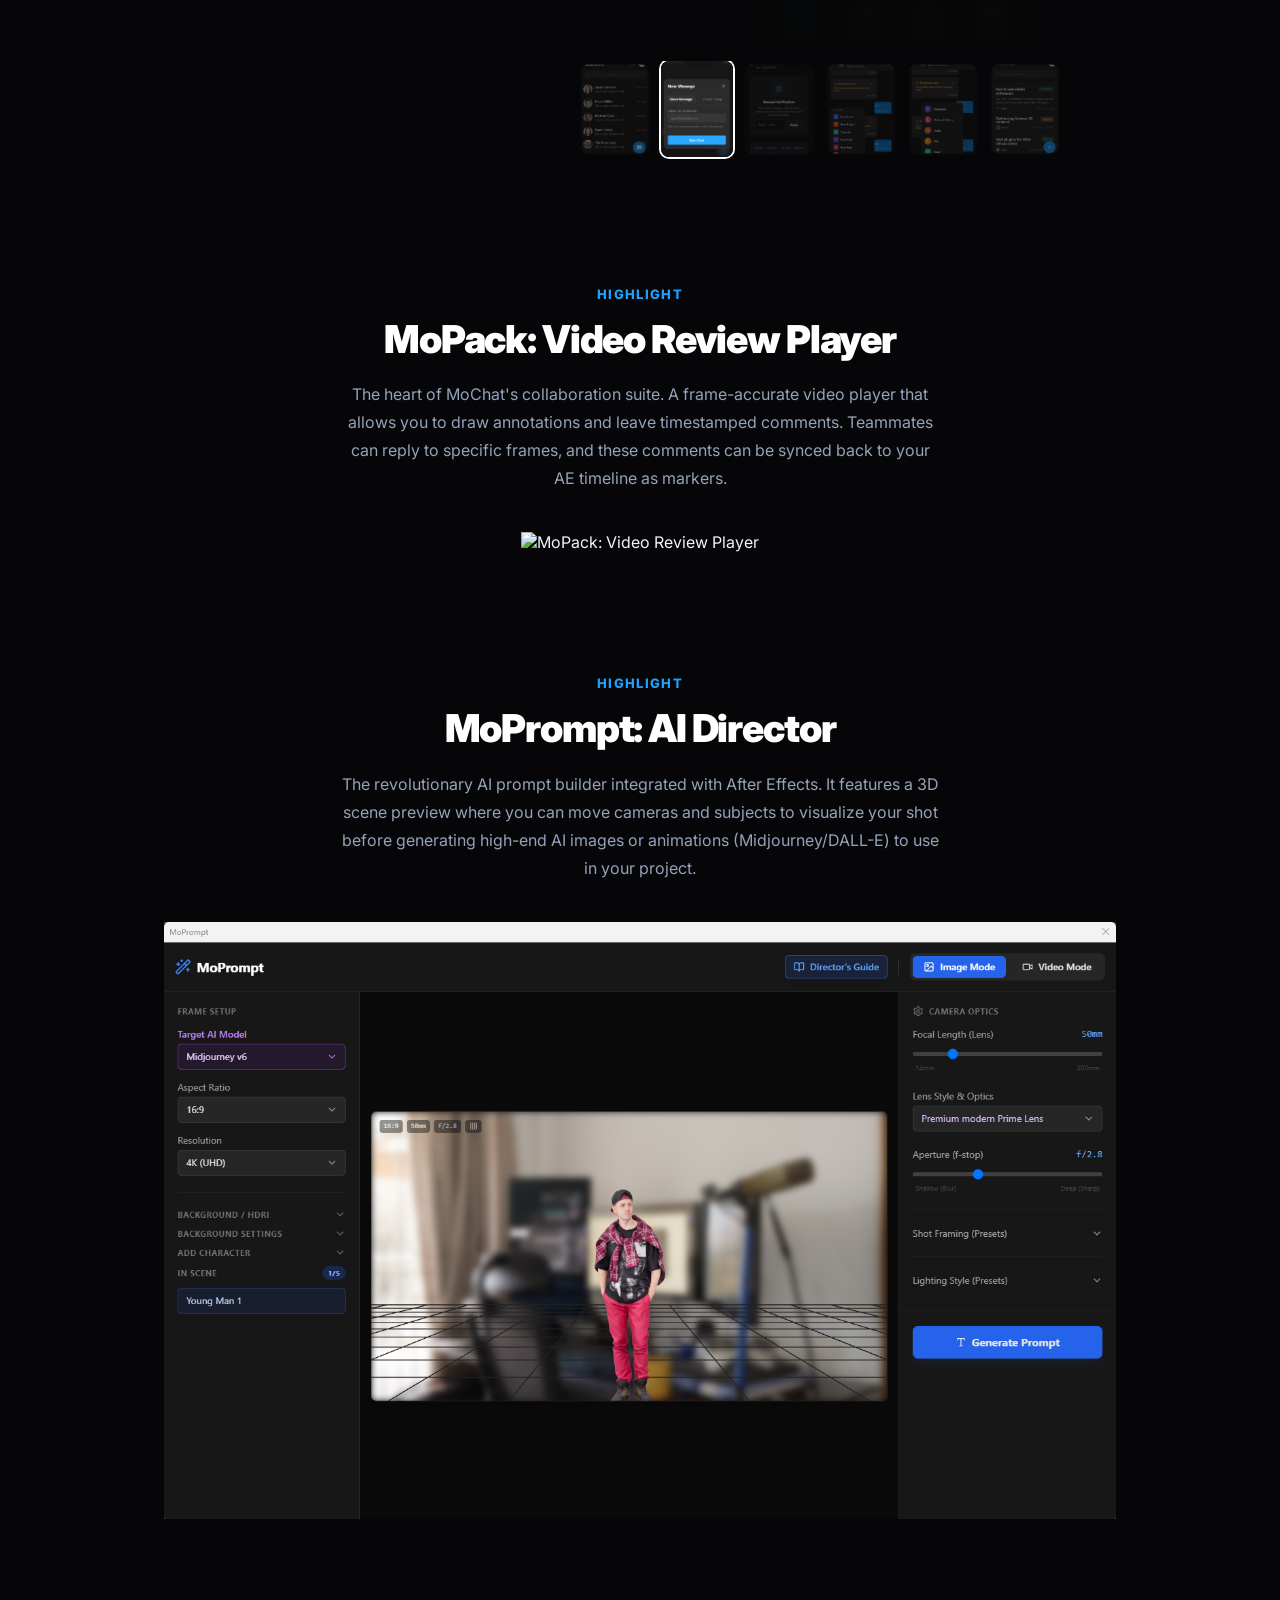
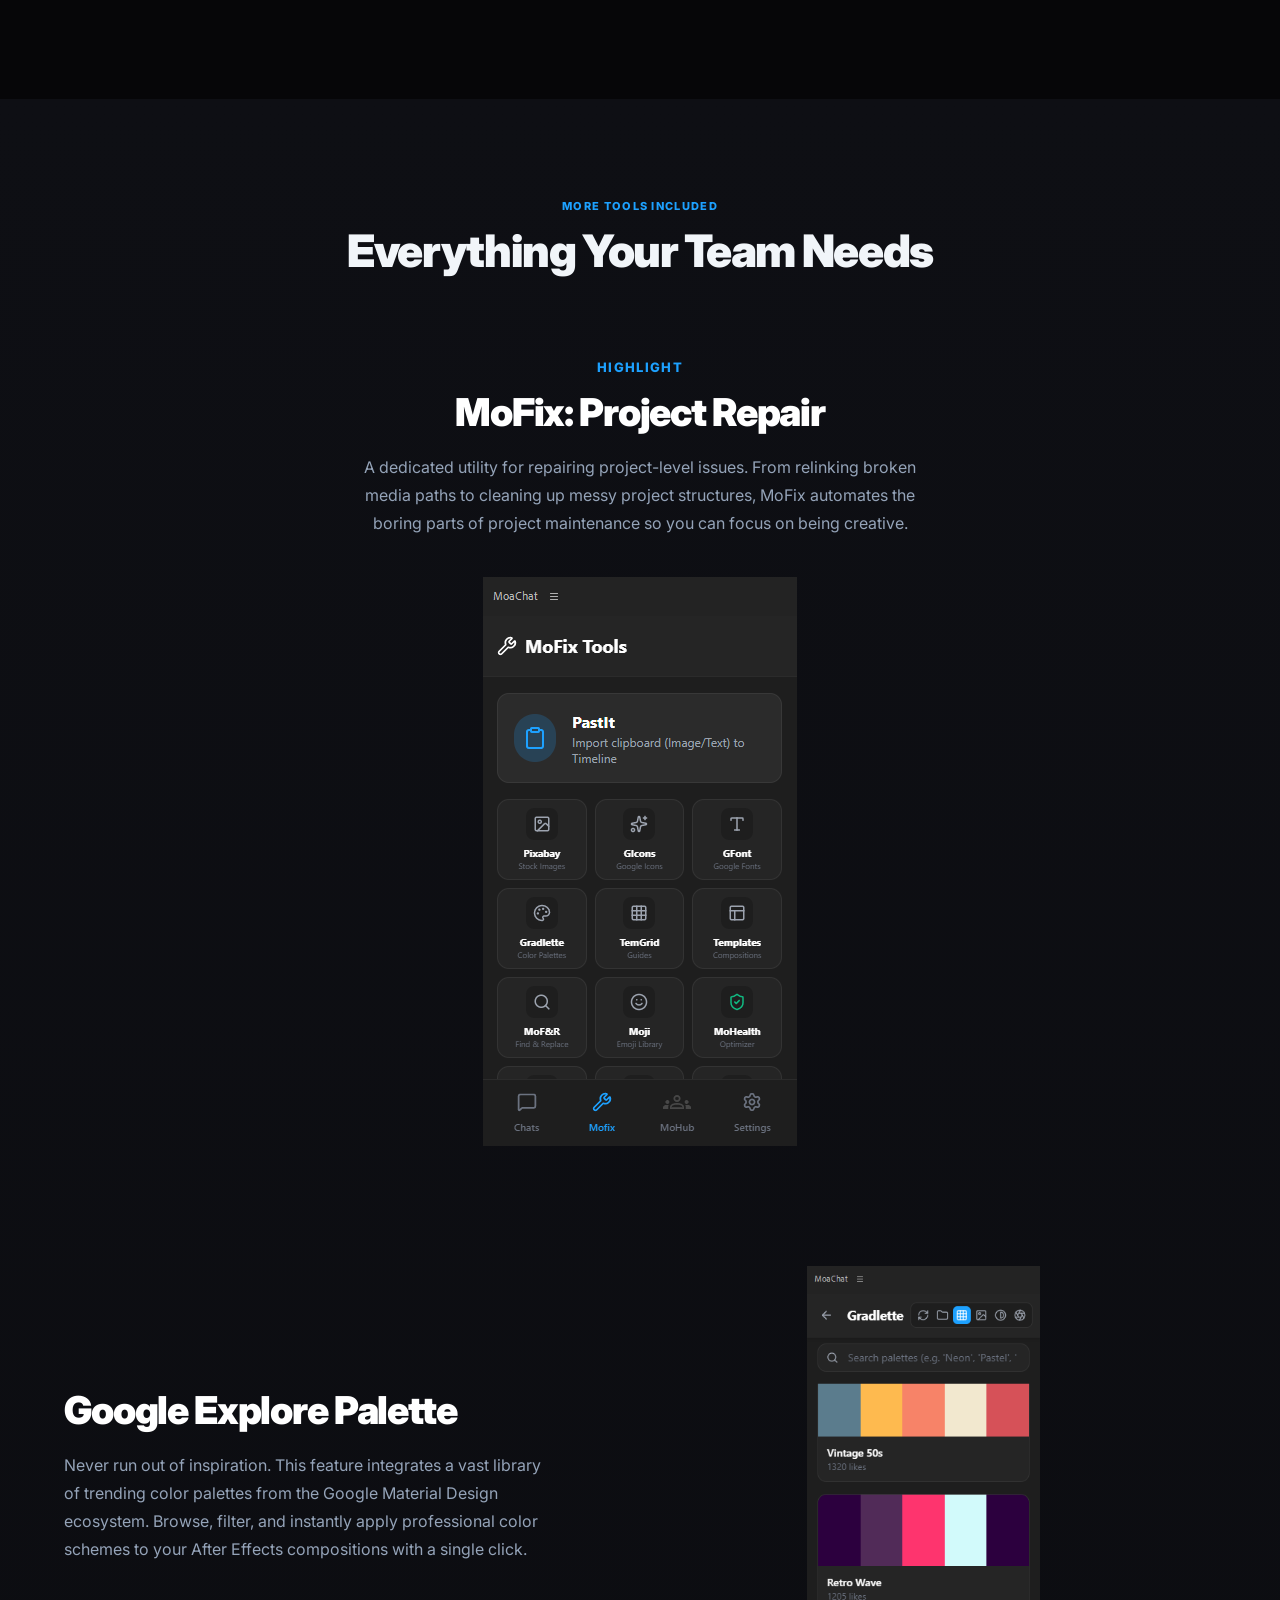
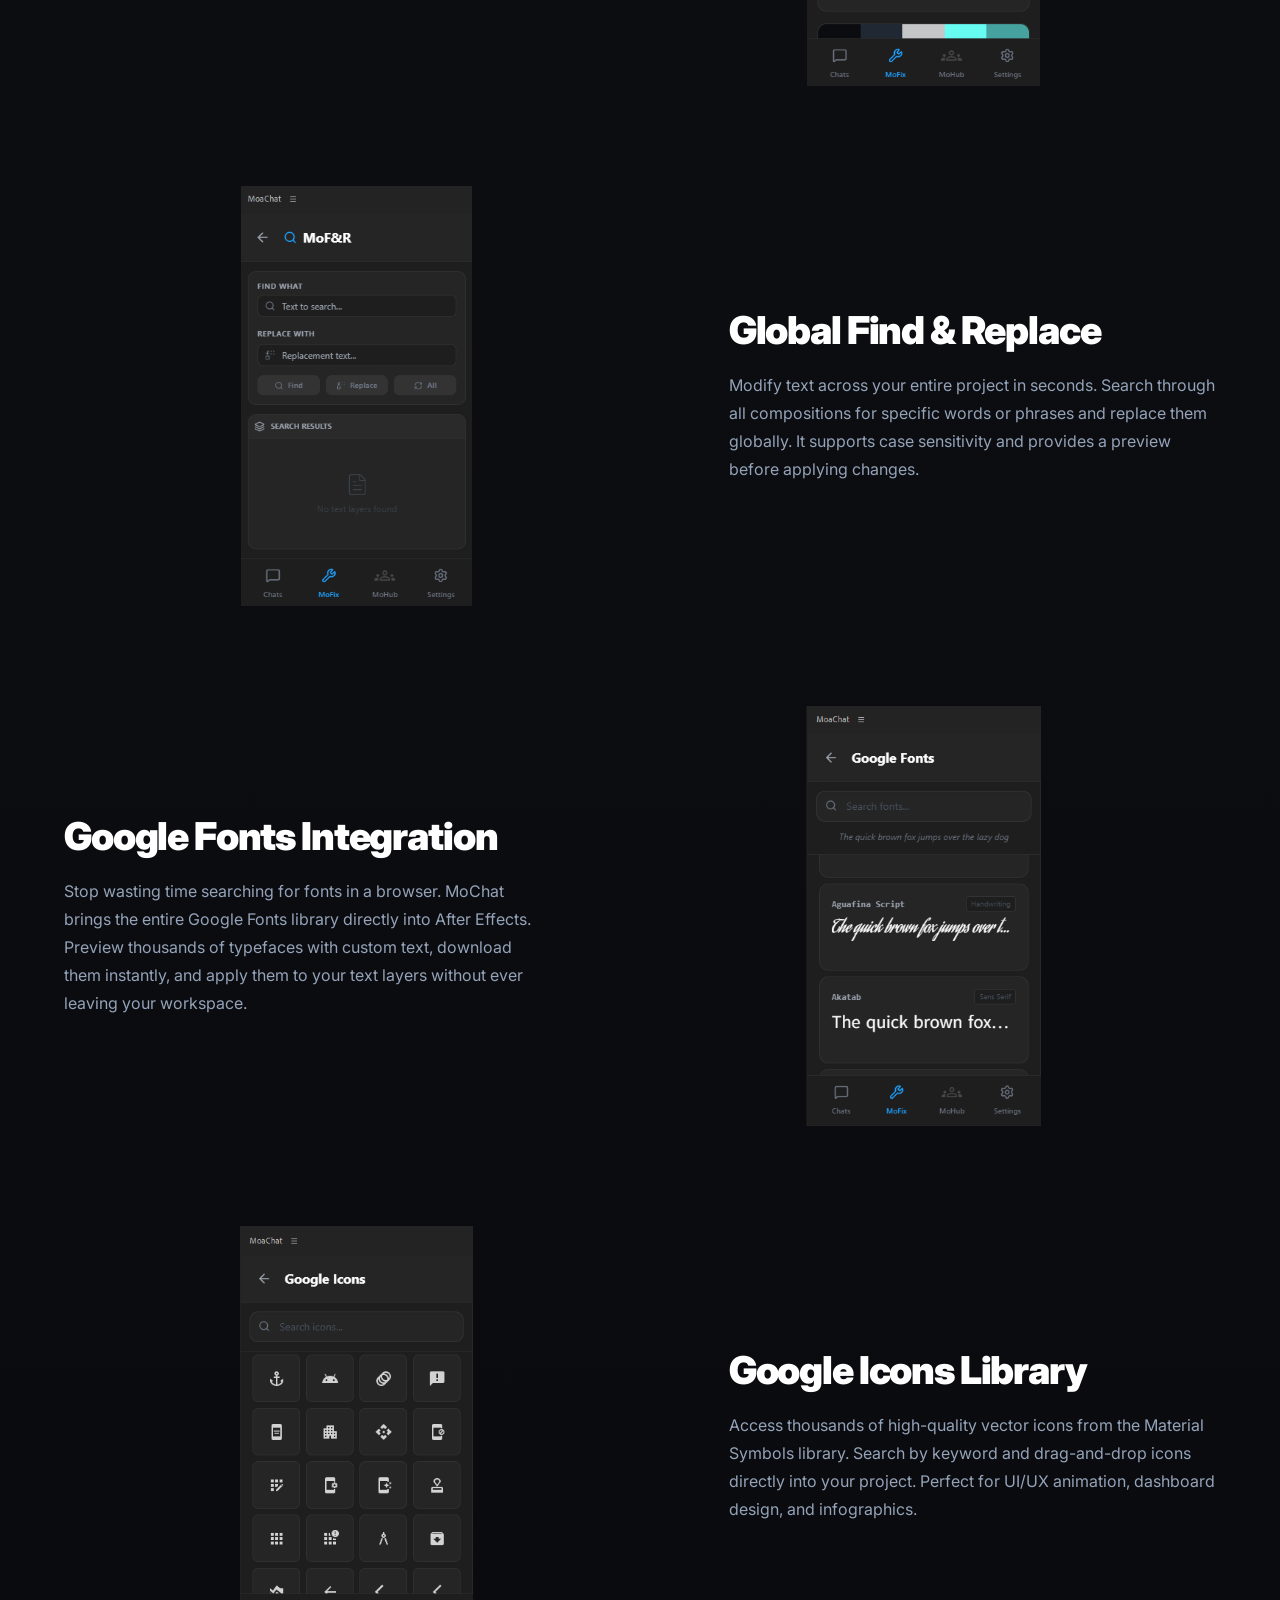
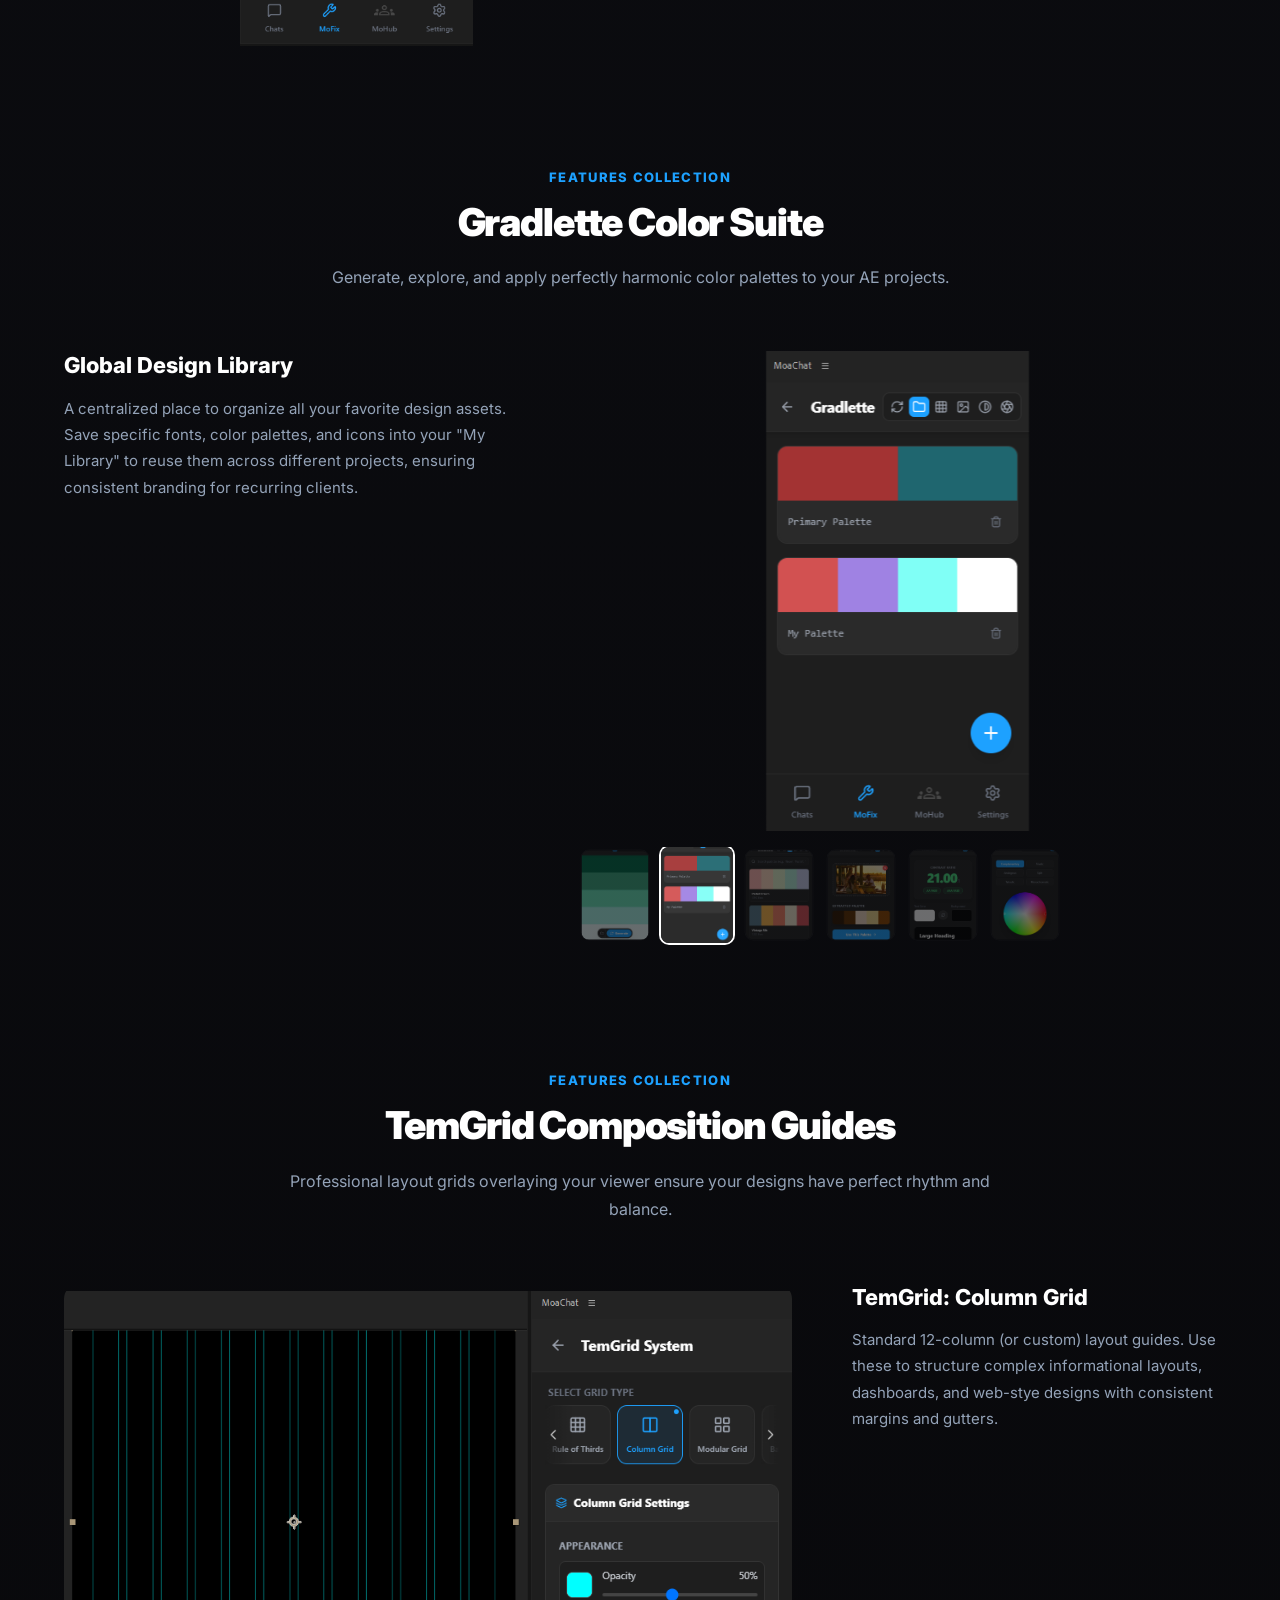
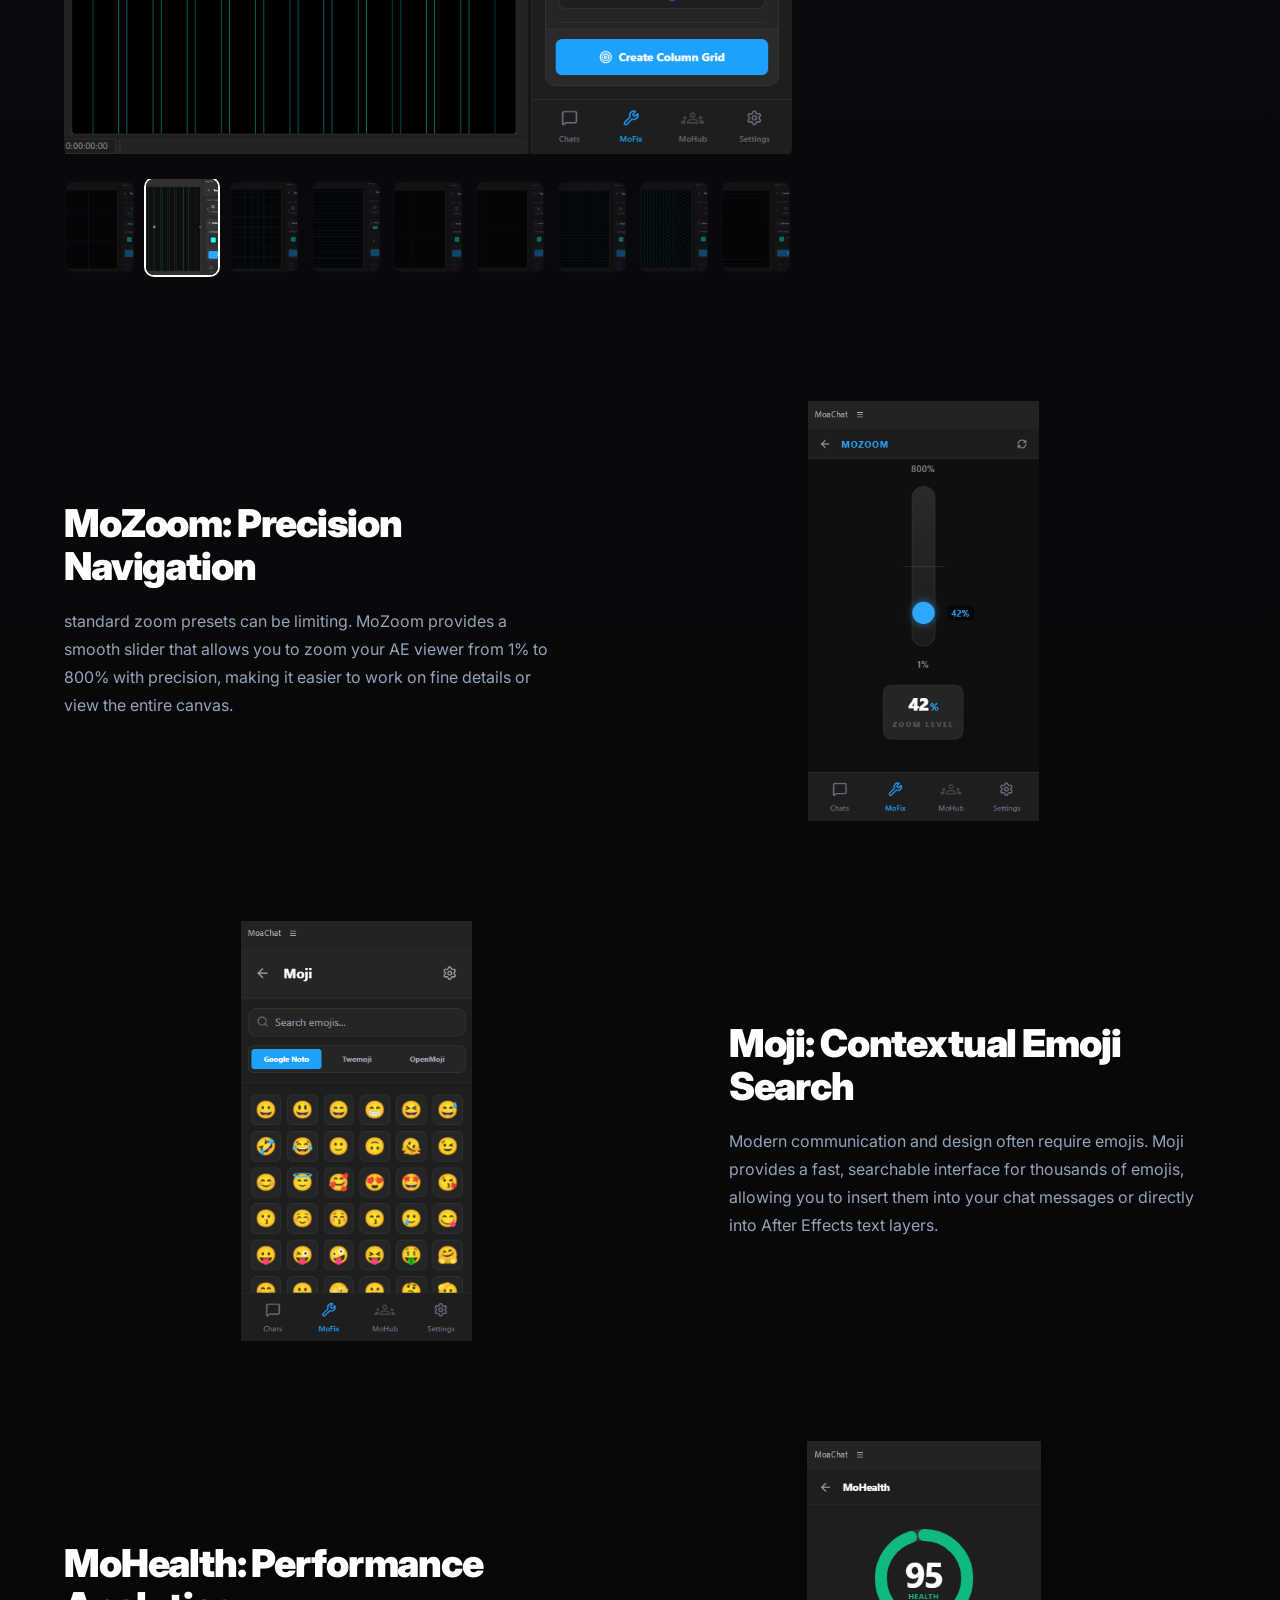
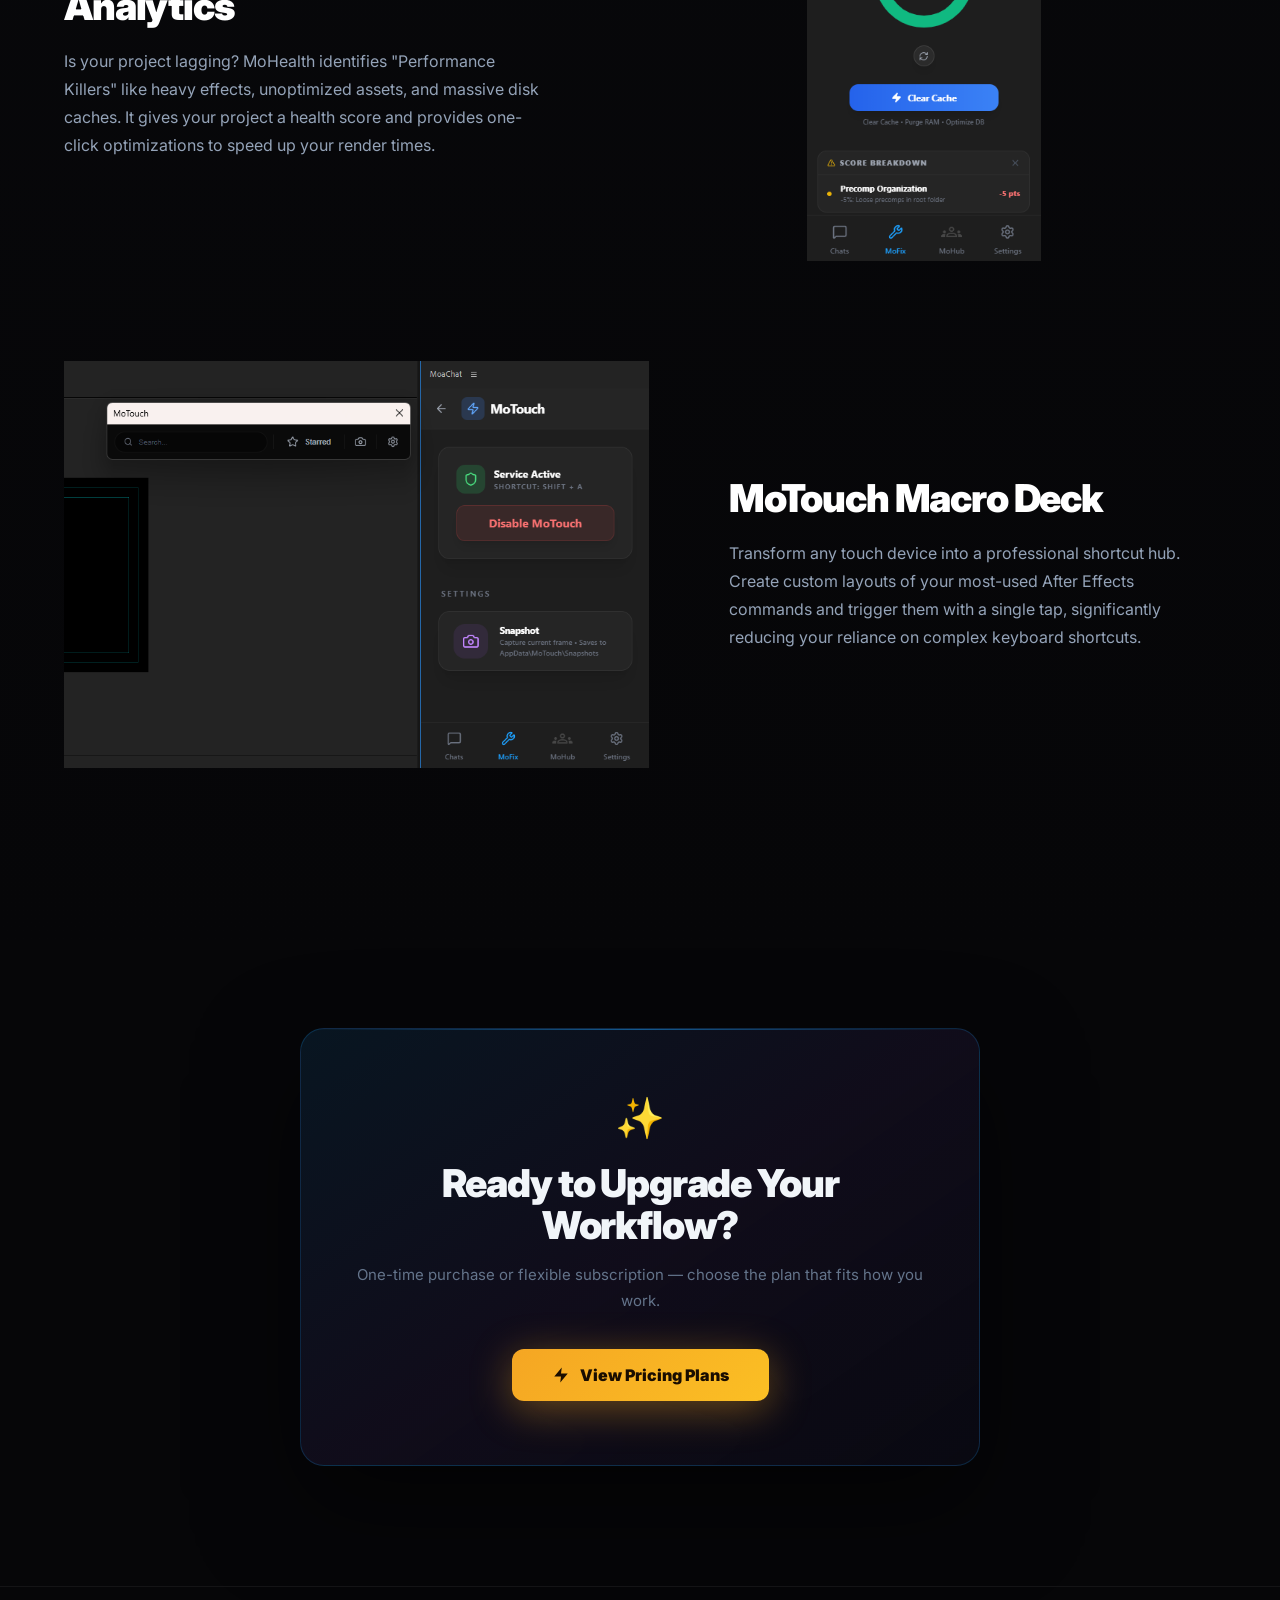
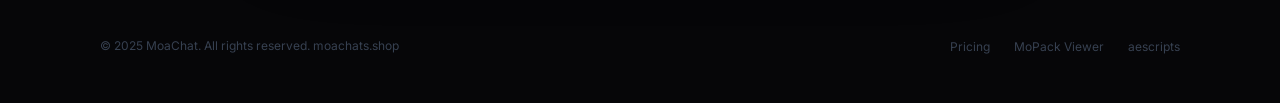
==== commit edfc76e5: "Complete rewrite: build_html.js now generates full standalone index.html from scratch - clean CSS, n" ====
--- a/index.html
+++ b/index.html
@@ -1,125 +1,216 @@
 <!DOCTYPE html>
 <html lang="en">
-
 <head>
   <meta charset="UTF-8" />
   <meta name="viewport" content="width=device-width, initial-scale=1.0" />
   <title>MoaChat — Collaborate Inside After Effects</title>
-  <meta name="description"
-    content="MoaChat is the real-time collaboration plugin built for After Effects. Chat, share, review, and iterate — all without leaving your timeline." />
+  <meta name="description" content="MoaChat is the real-time collaboration plugin built for After Effects. Chat, share, review, and iterate — all without leaving your timeline." />
   <link rel="preconnect" href="https://fonts.googleapis.com" />
   <link rel="preconnect" href="https://fonts.gstatic.com" crossorigin />
-  <link href="https://fonts.googleapis.com/css2?family=Inter:wght@300;400;500;600;700;800;900&display=swap"
-    rel="stylesheet" />
+  <link href="https://fonts.googleapis.com/css2?family=Inter:wght@300;400;500;600;700;800;900&display=swap" rel="stylesheet" />
   <style>
-      *, *::before, *::after { box-sizing: border-box; margin: 0; padding: 0; }
-      :root {
-        --gold: #F5A623; --blue: #1DA1FF; --purple: #8B5CF6; --bg: #060608; --surface: #0E0F14; --surface2: #141620; --border: rgba(255,255,255,0.06); --muted: #64748B; --text: #F1F5F9;
-      }
-      html { scroll-behavior: smooth; }
-      body {
-        font-family: Inter, sans-serif; background: var(--bg); color: var(--text);
-      }
-      /* Rest of core styles ... */
-
-    .carousel-container {
-        position: relative; overflow: hidden; height: 500px; width: 100%;
-        background: transparent !important; border: none !important; box-shadow: none !important;
-    }
-    .carousel-track {
-        display: flex; height: 100%; width: 100%; position: relative; overflow: hidden;
-    }
+    *, *::before, *::after { box-sizing: border-box; margin: 0; padding: 0; }
+
+    :root {
+      --gold: #F5A623; --blue: #1DA1FF; --purple: #8B5CF6;
+      --bg: #060608; --surface: #0E0F14; --surface2: #141620;
+      --border: rgba(255,255,255,0.06); --muted: #64748B; --text: #F1F5F9;
+    }
+
+    html { scroll-behavior: smooth; }
+    body { font-family: 'Inter', sans-serif; background: var(--bg); color: var(--text); min-height: 100vh; overflow-x: hidden; }
+
+    /* Noise */
+    body::before {
+      content: ''; position: fixed; inset: 0;
+      background-image: url("data:image/svg+xml,%3Csvg viewBox='0 0 256 256' xmlns='http://www.w3.org/2000/svg'%3E%3Cfilter id='noise'%3E%3CfeTurbulence type='fractalNoise' baseFrequency='0.9' numOctaves='4' stitchTiles='stitch'/%3E%3C/filter%3E%3Crect width='100%25' height='100%25' filter='url(%23noise)' opacity='0.03'/%3E%3C/svg%3E");
+      pointer-events: none; z-index: 0; opacity: 0.4;
+    }
+
+    /* Orbs */
+    .orb { position: fixed; border-radius: 50%; pointer-events: none; z-index: 0; filter: blur(80px); }
+    .orb-1 { width: 700px; height: 700px; background: radial-gradient(circle, rgba(29,161,255,0.12) 0%, transparent 70%); top: -200px; left: -200px; animation: orbFloat1 18s ease-in-out infinite alternate; }
+    .orb-2 { width: 500px; height: 500px; background: radial-gradient(circle, rgba(245,166,35,0.08) 0%, transparent 70%); bottom: -100px; right: -100px; animation: orbFloat2 22s ease-in-out infinite alternate; }
+    .orb-3 { width: 400px; height: 400px; background: radial-gradient(circle, rgba(139,92,246,0.06) 0%, transparent 70%); top: 40%; left: 50%; transform: translate(-50%,-50%); animation: orbFloat3 16s ease-in-out infinite alternate; }
+    @keyframes orbFloat1 { to { transform: translate(60px, 40px); } }
+    @keyframes orbFloat2 { to { transform: translate(-40px, -60px); } }
+    @keyframes orbFloat3 { to { transform: translate(-50%,-50%) translate(30px,-30px); } }
+
+    /* Nav */
+    nav { position: fixed; top: 0; left: 0; right: 0; z-index: 100; display: flex; align-items: center; justify-content: space-between; padding: 0 48px; height: 68px; background: #1E1E1E; border-bottom: 1px solid var(--border); }
+    .nav-logo { display: flex; align-items: center; gap: 10px; text-decoration: none; }
+    .nav-links { display: flex; align-items: center; gap: 32px; list-style: none; }
+    .nav-links a { font-size: 13.5px; font-weight: 500; color: var(--muted); text-decoration: none; transition: color 0.2s; }
+    .nav-links a:hover { color: white; }
+    .nav-cta { display: flex; align-items: center; gap: 12px; }
+    .btn-outline { padding: 8px 20px; border: 1px solid var(--border); border-radius: 8px; color: #94A3B8; font-size: 13px; font-weight: 600; text-decoration: none; transition: all 0.2s; }
+    .btn-outline:hover { border-color: rgba(255,255,255,0.2); color: white; }
+    .btn-primary { padding: 9px 22px; background: linear-gradient(135deg, var(--blue), var(--purple)); border-radius: 8px; color: white; font-size: 13px; font-weight: 700; text-decoration: none; box-shadow: 0 4px 20px rgba(29,161,255,0.3); transition: all 0.2s; }
+    .btn-primary:hover { box-shadow: 0 8px 30px rgba(29,161,255,0.5); transform: translateY(-1px); }
+
+    section { position: relative; z-index: 1; }
+
+    /* Hero */
+    .hero { min-height: 100vh; padding: 120px 24px 80px; display: flex; align-items: center; }
+    .hero-inner { max-width: 1200px; margin: 0 auto; display: flex; align-items: center; gap: 60px; flex-wrap: wrap; width: 100%; }
+    .hero-text { flex: 1; min-width: 300px; }
+    .hero-badge { display: inline-flex; align-items: center; gap: 8px; background: rgba(29,161,255,0.1); border: 1px solid rgba(29,161,255,0.25); color: var(--blue); font-size: 12px; font-weight: 700; letter-spacing: 0.06em; text-transform: uppercase; padding: 6px 18px; border-radius: 99px; margin-bottom: 28px; }
+    .hero-badge .dot { width: 6px; height: 6px; background: var(--blue); border-radius: 50%; animation: pulse 2s ease-in-out infinite; }
+    @keyframes pulse { 0%,100% { opacity:1; transform:scale(1); } 50% { opacity:0.5; transform:scale(0.8); } }
+    .hero-text h1 { font-size: clamp(2.4rem, 5vw, 4.5rem); font-weight: 900; line-height: 1.05; letter-spacing: -0.04em; margin-bottom: 24px; }
+    .gradient-text { background: linear-gradient(135deg, #fff 0%, #1DA1FF 50%, #8B5CF6 100%); -webkit-background-clip: text; -webkit-text-fill-color: transparent; background-clip: text; }
+    .hero-sub { font-size: 17px; line-height: 1.7; color: #94A3B8; margin-bottom: 40px; max-width: 500px; }
+    .hero-actions { display: flex; align-items: center; gap: 16px; flex-wrap: wrap; margin-bottom: 40px; }
+    .btn-hero { display: inline-flex; align-items: center; gap: 10px; padding: 14px 32px; background: linear-gradient(135deg, var(--blue), var(--purple)); border-radius: 12px; color: white; font-size: 15px; font-weight: 800; text-decoration: none; box-shadow: 0 8px 40px rgba(29,161,255,0.4); transition: all 0.3s; }
+    .btn-hero:hover { box-shadow: 0 12px 50px rgba(29,161,255,0.6); transform: translateY(-2px); }
+    .btn-hero-ghost { display: inline-flex; align-items: center; gap: 10px; padding: 14px 32px; border: 1px solid var(--border); border-radius: 12px; color: #94A3B8; font-size: 15px; font-weight: 600; text-decoration: none; transition: all 0.3s; }
+    .btn-hero-ghost:hover { border-color: rgba(255,255,255,0.2); color: white; transform: translateY(-2px); }
+    .hero-stats { display: flex; align-items: center; gap: 40px; padding-top: 32px; border-top: 1px solid rgba(255,255,255,0.06); flex-wrap: wrap; }
+    .stat-num { font-size: 20px; font-weight: 900; background: linear-gradient(135deg, white 40%, #94A3B8 100%); -webkit-background-clip: text; -webkit-text-fill-color: transparent; background-clip: text; }
+    .stat-label { font-size: 12px; color: var(--muted); margin-top: 2px; font-weight: 500; }
+
+    /* Hero visual */
+    .hero-visual { flex: 1.2; min-width: 300px; position: relative; min-height: 480px; perspective: 1000px; }
+    .float-wrap { position: absolute; }
+    .float-wrap.f1 { right: 0; top: 0; width: 55%; max-width: 350px; z-index: 1; animation: floaty1 6s ease-in-out infinite; }
+    .float-wrap.f2 { left: 20%; top: 30%; width: 45%; max-width: 280px; z-index: 2; animation: floaty2 5.5s ease-in-out infinite 0.5s; }
+    .float-wrap.f3 { left: 10%; bottom: 5%; width: 30%; max-width: 200px; z-index: 3; animation: floaty3 7s ease-in-out infinite 1s; }
+    .hero-layer { width: 100%; border-radius: 12px; box-shadow: 0 30px 60px rgba(0,0,0,0.6); border: 1px solid rgba(255,255,255,0.1); pointer-events: none; transition: transform 0.15s ease-out; transform-style: preserve-3d; will-change: transform; }
+
+    /* Features section */
+    .features-section { padding: 80px 24px 60px; }
+    .tools-section { background: linear-gradient(to bottom, #0E0F14, #060608); padding: 100px 24px 60px; }
+    .section-eyebrow { text-align: center; font-size: 11px; font-weight: 800; letter-spacing: 0.12em; text-transform: uppercase; color: var(--blue); margin-bottom: 14px; }
+    .section-title { text-align: center; font-size: clamp(1.8rem, 3.5vw, 2.8rem); font-weight: 900; letter-spacing: -0.03em; line-height: 1.1; margin-bottom: 80px; }
+
+    /* Text styles */
+    .split-eyebrow { font-size: 13px; font-weight: 800; letter-spacing: 0.1em; text-transform: uppercase; color: var(--blue); margin-bottom: 16px; display: inline-block; }
+    .split-title { font-size: clamp(1.6rem, 3vw, 2.8rem); font-weight: 900; line-height: 1.1; letter-spacing: -0.03em; margin-bottom: 20px; color: #fff; }
+    .split-desc { font-size: 16px; color: #94A3B8; line-height: 1.75; }
+
+    /* Scroll animations */
+    .fade-up { opacity: 0; transform: translateY(30px); transition: opacity 0.7s ease, transform 0.7s ease; }
+    .fade-up.visible { opacity: 1; transform: translateY(0); }
+
+    /* ─── CAROUSEL ─────────────────────────────────────── */
+    .carousel-section { max-width: 1200px; margin: 0 auto 120px; padding: 0 24px; }
+    .carousel-header { text-align: center; max-width: 720px; margin: 0 auto 60px; }
+    .carousel-subtitle { margin: 0 auto; }
+    .carousel-layout { display: flex; flex-direction: column; gap: 40px; }
+    @media (min-width: 900px) {
+      .carousel-layout { flex-direction: row; align-items: flex-start; gap: 60px; }
+      .carousel-layout.reverse { flex-direction: row-reverse; }
+      .carousel-caption-panel { flex: 1; position: sticky; top: 120px; }
+      .carousel-media-panel { flex: 1.4; }
+    }
+    .carousel-caption-panel { min-width: 220px; }
+    .carousel-caption-panel .slide-title { font-size: 22px; font-weight: 800; color: white; margin-bottom: 16px; line-height: 1.3; }
+    .carousel-caption-panel .slide-desc { font-size: 15px; color: #94A3B8; line-height: 1.75; }
+
+    .carousel-stage {
+      position: relative; width: 100%; height: 480px;
+      overflow: hidden;
+      border-radius: 16px;
+      margin-bottom: 16px;
+      background: transparent;
+    }
+    .carousel-track { position: relative; width: 100%; height: 100%; }
     .carousel-slide {
-        position: absolute; inset: 0;
-        opacity: 0; transition: opacity 0.3s ease-in-out;
-        pointer-events: none; z-index: 0;
-        display: flex; align-items: center; justify-content: center;
+      position: absolute; inset: 0;
+      opacity: 0; transition: opacity 0.4s ease-in-out;
+      pointer-events: none; z-index: 0;
+      display: flex; align-items: center; justify-content: center;
     }
     .carousel-slide.active { opacity: 1; pointer-events: auto; z-index: 10; }
-    .carousel-slide img { 
-        max-width: 100%; max-height: 100%; object-fit: contain; 
-        margin: 0 auto; display: block; border-radius: 16px;
-        border: none !important; box-shadow: none !important; background: transparent !important;
-    }
-    
+    .carousel-slide img {
+      max-width: 100%; max-height: 100%; object-fit: contain; display: block;
+      border: none; box-shadow: none; background: transparent;
+    }
+
     .carousel-btn {
-        position: absolute; top: 50%; transform: translateY(-50%);
-        width: 40px; height: 40px; border-radius: 50%;
-        background: rgba(0,0,0,0.3); border: 1px solid rgba(255,255,255,0.1);
-        color: white; cursor: pointer; z-index: 20;
-        display: flex; align-items: center; justify-content: center;
-        transition: all 0.3s; opacity: 0; backdrop-filter: blur(8px);
+      position: absolute; top: 50%; transform: translateY(-50%);
+      width: 42px; height: 42px; border-radius: 50%;
+      background: rgba(10,10,20,0.7); border: 1px solid rgba(255,255,255,0.15);
+      color: white; cursor: pointer; z-index: 20; font-size: 18px;
+      display: flex; align-items: center; justify-content: center;
+      transition: all 0.3s; opacity: 0; backdrop-filter: blur(10px);
     }
     .group:hover .carousel-btn { opacity: 1; }
-    .carousel-btn:hover { background: rgba(0,0,0,0.7); transform: translateY(-50%) scale(1.1); box-shadow: 0 0 0 2px rgba(255,255,255,0.3); }
-    .carousel-prev { left: 16px; }
-    .carousel-next { right: 16px; }
-
-    .carousel-thumbs {
-        display: flex; justify-content: center; gap: 12px;
-        width: 100%; overflow-x: auto; padding-bottom: 8px;
-    }
+    .carousel-btn:hover { background: rgba(29,161,255,0.8); border-color: var(--blue); transform: translateY(-50%) scale(1.1); }
+    .carousel-prev { left: 14px; }
+    .carousel-next { right: 14px; }
+
+    .carousel-thumbs { display: flex; gap: 10px; overflow-x: auto; padding-bottom: 6px; }
+    .carousel-thumbs::-webkit-scrollbar { height: 4px; }
+    .carousel-thumbs::-webkit-scrollbar-thumb { background: rgba(255,255,255,0.1); border-radius: 2px; }
     .carousel-thumb {
-        position: relative; flex-shrink: 0;
-        width: 60px; height: 80px; border-radius: 8px;
-        overflow: hidden; cursor: pointer;
-        border: none; outline: none; background: transparent;
-        transition: all 0.3s; opacity: 0.5;
-        box-shadow: 0 0 0 1px rgba(255,255,255,0.1);
-        transform: scale(0.95);
-    }
-    @media (min-width: 640px) {
-        .carousel-thumb { width: 70px; height: 95px; }
-    }
-    .carousel-thumb:hover { opacity: 1; transform: scale(1); }
-    .carousel-thumb.active {
-        opacity: 1; transform: scale(1);
-        box-shadow: 0 0 0 2px white;
-    }
+      flex-shrink: 0; width: 64px; height: 86px; border-radius: 8px;
+      overflow: hidden; cursor: pointer; border: none; outline: none;
+      background: transparent; transition: all 0.25s; opacity: 0.4; transform: scale(0.93);
+      box-shadow: 0 0 0 1px rgba(255,255,255,0.08);
+    }
+    @media (min-width: 640px) { .carousel-thumb { width: 72px; height: 96px; } }
     .carousel-thumb img { width: 100%; height: 100%; object-fit: cover; }
-    .carousel-thumb.active::after {
-        content: ''; position: absolute; inset: 0; background: rgba(255,255,255,0.1);
-    }
-
-    /* Side features image handling */
-    .side-visual { background: transparent; display: flex; align-items: center; justify-content: center; }
-    .side-visual img { max-width: 100%; max-height: 400px; object-fit: contain; border-radius: 12px; }
-
+    .carousel-thumb:hover { opacity: 0.8; transform: scale(1); }
+    .carousel-thumb.active { opacity: 1; transform: scale(1); box-shadow: 0 0 0 2px white; }
+    .carousel-thumb.active::after { content: ''; position: absolute; inset: 0; background: rgba(255,255,255,0.06); }
+
+    /* ─── CENTER FEATURE ──────────────────────────────── */
+    .center-feature { max-width: 1000px; margin: 0 auto 120px; padding: 0 24px; text-align: center; display: flex; flex-direction: column; align-items: center; gap: 40px; }
+    .center-feature-text { max-width: 720px; }
+    .center-desc { max-width: 600px; margin: 0 auto; }
+    .center-feature-visual img { max-width: 100%; max-height: 600px; object-fit: contain; display: block; margin: 0 auto; }
+
+    /* ─── SIDE FEATURE SPLIT ──────────────────────────── */
+    .splits-group { max-width: 1200px; margin: 0 auto 120px; padding: 0 24px; display: flex; flex-direction: column; gap: 100px; }
+    .feature-split { display: flex; flex-direction: column; align-items: center; gap: 50px; }
     @media (min-width: 900px) {
-        .feature-split.force-reverse { flex-direction: row-reverse !important; }
-    }
-
-    /* Hero Floating & Parallax Effects */
-    @keyframes floaty1 { 0%, 100% { transform: translateY(0px) rotate(0deg); } 50% { transform: translateY(-15px) rotate(1deg); } }
-    @keyframes floaty2 { 0%, 100% { transform: translateY(0px) rotate(0deg); } 50% { transform: translateY(-10px) rotate(-1deg); } }
-    @keyframes floaty3 { 0%, 100% { transform: translateY(0px) rotate(0deg); } 50% { transform: translateY(-20px) rotate(2deg); } }
-
-    .float-1 { animation: floaty1 6s ease-in-out infinite; }
-    .float-2 { animation: floaty2 5.5s ease-in-out infinite 0.5s; }
-    .float-3 { animation: floaty3 7s ease-in-out infinite 1s; }
-
-    .hero-layer {
-        transition: transform 0.15s ease-out;
-        transform-style: preserve-3d;
-        will-change: transform;
-    }
-</style>
+      .feature-split { flex-direction: row; gap: 80px; }
+      .feature-split:nth-child(even) { flex-direction: row-reverse; }
+    }
+    .split-text { flex: 1; min-width: 260px; }
+    .side-visual { flex: 1.2; display: flex; align-items: center; justify-content: center; }
+    .side-visual img { max-width: 100%; max-height: 420px; object-fit: contain; display: block; }
+
+    /* ─── PRICING CTA ─────────────────────────────────── */
+    .pricing-cta { padding: 80px 24px 120px; }
+    .pricing-cta-inner { max-width: 680px; margin: 0 auto; background: linear-gradient(145deg, rgba(29,161,255,0.1), rgba(139,92,246,0.08), rgba(10,10,20,0.8)); border: 1px solid rgba(29,161,255,0.2); border-radius: 24px; padding: 64px 48px; text-align: center; box-shadow: 0 40px 100px rgba(0,0,0,0.5); position: relative; overflow: hidden; }
+    .pricing-cta-inner::before { content: ''; position: absolute; top: 0; left: 0; right: 0; height: 1px; background: linear-gradient(90deg, transparent, rgba(29,161,255,0.5), transparent); }
+    .pricing-cta h2 { font-size: clamp(1.9rem, 3vw, 2.8rem); font-weight: 900; letter-spacing: -0.03em; margin-bottom: 16px; line-height: 1.1; }
+    .pricing-cta p { font-size: 15px; color: #64748B; line-height: 1.7; margin-bottom: 36px; }
+    .pricing-btn { display: inline-flex; align-items: center; gap: 10px; padding: 16px 40px; background: linear-gradient(135deg, var(--gold), #FBBF24); border-radius: 12px; color: #1a0d00; font-size: 16px; font-weight: 900; text-decoration: none; box-shadow: 0 8px 40px rgba(245,166,35,0.4); transition: all 0.3s; }
+    .pricing-btn:hover { box-shadow: 0 12px 50px rgba(245,166,35,0.6); transform: translateY(-2px) scale(1.02); }
+
+    /* ─── FOOTER ──────────────────────────────────────── */
+    footer { position: relative; z-index: 1; border-top: 1px solid var(--border); padding: 48px; }
+    .footer-inner { max-width: 1080px; margin: 0 auto; display: flex; align-items: center; justify-content: space-between; flex-wrap: wrap; gap: 24px; }
+    .footer-copy { font-size: 12px; color: #374151; }
+    .footer-links { display: flex; gap: 24px; list-style: none; }
+    .footer-links a { font-size: 12px; color: #374151; text-decoration: none; transition: color 0.2s; }
+    .footer-links a:hover { color: var(--muted); }
+
+    @media (max-width: 768px) {
+      nav { padding: 0 20px; }
+      .nav-links { display: none; }
+      .pricing-cta-inner { padding: 40px 24px; }
+      .footer-inner { flex-direction: column; }
+    }
+  </style>
 </head>
 
 <body>
-
   <div class="orb orb-1"></div>
   <div class="orb orb-2"></div>
   <div class="orb orb-3"></div>
 
-  <!-- ─── NAV ─── -->
+  <!-- NAV -->
   <nav>
     <a href="/" class="nav-logo">
-      <img src="/Moachat_logo.webp" alt="MoaChat Logo" style="height: 48px; width: auto;" />
+      <img src="/Moachat_logo.webp" alt="MoaChat Logo" style="height:48px;width:auto;" />
     </a>
     <ul class="nav-links">
       <li><a href="#features">Features</a></li>
-      <li><a href="#mopack">MoPack</a></li>
+      <li><a href="#tools">Tools</a></li>
       <li><a href="pricing.html">Pricing</a></li>
     </ul>
     <div class="nav-cta">
@@ -128,204 +219,153 @@
     </div>
   </nav>
 
-  
-
-
-
-
-
-
-
-
-
-
-
-
-
-
-
-<!-- ─── HERO REPLACEMENT ─── -->
-<section class="hero" style="min-height: 100vh; padding: 120px 24px 80px; position: relative;">
-    <div class="hero-inner" style="max-width: 1200px; margin: 0 auto; display: flex; align-items: center; gap: 40px; flex-wrap: wrap;">
-        <!-- Left Text -->
-        <div class="hero-text" style="flex: 1; min-width: 300px; text-align: left;">
-            <div class="hero-badge">
-                <span class="dot"></span>
-                Real-time collaboration for After Effects
-            </div>
-            <h1 style="text-align:left;">
-                <span class="gradient-text">Collaborate</span><br />
-                Inside Your Timeline
-            </h1>
-            <p class="hero-sub" style="margin-left:0; text-align:left;">
-                MoaChat brings chat, video review, and team communication directly into After Effects.
-                No more switching apps — stay in your creative flow.
-            </p>
-            <div class="hero-actions" style="justify-content: flex-start;">
-                <a href="https://aescripts.com/moachat/" target="_blank" class="btn-hero">
-                    <svg width="18" height="18" viewBox="0 0 24 24" fill="currentColor">
-                        <path d="M12 2L15.09 8.26L22 9.27L17 14.14L18.18 21.02L12 17.77L5.82 21.02L7 14.14L2 9.27L8.91 8.26L12 2Z"/>
-                    </svg>
-                    Download Plugin
-                </a>
-                <a href="pricing.html" class="btn-hero-ghost">
-                    View Pricing →
-                </a>
-            </div>
-            
-            <div class="hero-stats" style="justify-content: flex-start; margin-top: 40px; padding-top: 40px; border-top: 1px solid rgba(255,255,255,0.06);">
-                <div class="stat-item" style="text-align:left;"><div class="stat-num" style="font-size:20px;">Real-time</div><div class="stat-label">Team Messaging</div></div>
-                <div class="stat-item" style="text-align:left;"><div class="stat-num" style="font-size:20px;">E2EE</div><div class="stat-label">Encrypted by Default</div></div>
-                <div class="stat-item" style="text-align:left;"><div class="stat-num" style="font-size:20px;">MoPack</div><div class="stat-label">Video Review System</div></div>
-            </div>
-        </div>
-        <!-- Right Visual (3 Layered Images) -->
-        <div class="hero-visual" style="flex: 1.2; min-width: 300px; position: relative; min-height: 480px; display: flex; align-items: center; justify-content: center; margin-top: -80px; perspective: 1000px;">
-            <div class="float-wrap float-1" style="position: absolute; right: 0; top: 0%; width: 55%; max-width: 350px; z-index: 1;">
-                <img class="hero-layer layer-1" src="screenshots/Moachat_home_page.png" alt="Home" style="width: 100%; border-radius: 12px; box-shadow: 0 30px 60px rgba(0,0,0,0.6); border: 1px solid rgba(255,255,255,0.1); pointer-events: none;" />
-            </div>
-            <div class="float-wrap float-2" style="position: absolute; left: 20%; top: 30%; width: 45%; max-width: 280px; z-index: 2;">
-                <img class="hero-layer layer-2" src="screenshots/Mohub.png" alt="Hub" style="width: 100%; border-radius: 12px; box-shadow: 0 30px 60px rgba(0,0,0,0.6); border: 1px solid rgba(255,255,255,0.1); pointer-events: none;" />
-            </div>
-            <div class="float-wrap float-3" style="position: absolute; left: 10%; bottom: 5%; width: 30%; max-width: 200px; z-index: 3;">
-                <img class="hero-layer layer-3" src="screenshots/Share_Action.png" alt="Share" style="width: 100%; border-radius: 12px; box-shadow: 0 30px 60px rgba(0,0,0,0.6); border: 1px solid rgba(255,255,255,0.1); pointer-events: none;" />
-            </div>
-        </div>
-    </div>
-</section>
-
-<!-- ─── FEATURES REPLACEMENT ─── -->
-<section id="features" class="features-section" style="padding-top: 40px;">
+  <!-- HERO -->
+  <section class="hero">
+    <div class="hero-inner">
+      <div class="hero-text">
+        <div class="hero-badge"><span class="dot"></span>Real-time collaboration for After Effects</div>
+        <h1><span class="gradient-text">Collaborate</span><br />Inside Your Timeline</h1>
+        <p class="hero-sub">MoaChat brings chat, video review, and team communication directly into After Effects. No more switching apps — stay in your creative flow.</p>
+        <div class="hero-actions">
+          <a href="https://aescripts.com/moachat/" target="_blank" class="btn-hero">
+            <svg width="18" height="18" viewBox="0 0 24 24" fill="currentColor"><path d="M12 2L15.09 8.26L22 9.27L17 14.14L18.18 21.02L12 17.77L5.82 21.02L7 14.14L2 9.27L8.91 8.26L12 2Z"/></svg>
+            Download Plugin
+          </a>
+          <a href="pricing.html" class="btn-hero-ghost">View Pricing →</a>
+        </div>
+        <div class="hero-stats">
+          <div class="stat-item"><div class="stat-num">Real-time</div><div class="stat-label">Team Messaging</div></div>
+          <div class="stat-item"><div class="stat-num">E2EE</div><div class="stat-label">Encrypted by Default</div></div>
+          <div class="stat-item"><div class="stat-num">MoPack</div><div class="stat-label">Video Review System</div></div>
+        </div>
+      </div>
+      <div class="hero-visual" id="heroVisual">
+        <div class="float-wrap f1"><img class="hero-layer" src="screenshots/Moachat_home_page.png" alt="Home" /></div>
+        <div class="float-wrap f2"><img class="hero-layer" src="screenshots/Mohub.png" alt="Hub" /></div>
+        <div class="float-wrap f3"><img class="hero-layer" src="screenshots/Share_Action.png" alt="Share" /></div>
+      </div>
+    </div>
+  </section>
+
+  <!-- FEATURES -->
+  <section id="features" class="features-section">
     
-  
-    <div style="margin-bottom: 120px;">
-      <div class="fade-up" style="text-align: center; max-width: 800px; margin: 0 auto 60px; padding: 0 24px;">
+    <div class="carousel-section">
+      <div class="carousel-header fade-up">
           <span class="split-eyebrow">Features Collection</span>
           <h2 class="split-title">Chat Feature</h2>
-          <p class="split-desc" style="margin: 0 auto;">Connect instantly with your team. Encrypted, fast, and fully integrated with your projects.</p>
+          <p class="split-desc carousel-subtitle">Connect instantly with your team. Encrypted, fast, and fully integrated with your projects.</p>
       </div>
-      <div class="premium-splits carousel-wrapper">
-        <div class="feature-split fade-up ">
-            <div class="split-text dynamic-caption">
-                <h3 class="slide-title" style="font-size: 24px; font-weight: 800; margin-bottom: 16px;">MoChat Main Dashboard</h3>
-                <p class="slide-desc" style="font-size: 15px; color: #94A3B8; line-height: 1.7;">The "Home" of the plugin. This centralized view displays your active conversations, recent notifications, and quick-launch icons for the entire suite of MoChat tools, keeping your workflow organized.</p>
-            </div>
-            <div class="split-visual" style="background: transparent; display: flex; flex-direction: column; gap: 16px; border: none; box-shadow: none;">
-                <!-- Main Image Viewport -->
-                <div class="carousel-container group" style="background: transparent;">
-                    <div class="carousel-track">
-                        
-        <div class="carousel-slide active" data-title="MoChat Main Dashboard" data-desc="The &quot;Home&quot; of the plugin. This centralized view displays your active conversations, recent notifications, and quick-launch icons for the entire suite of MoChat tools, keeping your workflow organized.">
+      <div class="carousel-layout">
+          <div class="carousel-caption-panel dynamic-caption">
+              <h3 class="slide-title">MoChat Main Dashboard</h3>
+              <p class="slide-desc">The "Home" of the plugin. This centralized view displays your active conversations, recent notifications, and quick-launch icons for the entire suite of MoChat tools, keeping your workflow organized.</p>
+          </div>
+          <div class="carousel-media-panel">
+              <div class="carousel-stage group">
+                  <div class="carousel-track">
+                      
+        <div class="carousel-slide active"
+             data-title="MoChat Main Dashboard"
+             data-desc="The &quot;Home&quot; of the plugin. This centralized view displays your active conversations, recent notifications, and quick-launch icons for the entire suite of MoChat tools, keeping your workflow organized.">
             <img src="screenshots/Moachat_home_page.png" alt="MoChat Main Dashboard" />
         </div>
-    
-        <div class="carousel-slide " data-title="Secure Group Chat" data-desc="Bring the whole team together in one secure thread. Create dedicated chat rooms for specific projects, allowing producers, designers, and animators to share feedback, links, and assets in a centralized, encrypted environment.">
+        <div class="carousel-slide"
+             data-title="Secure Group Chat"
+             data-desc="Bring the whole team together in one secure thread. Create dedicated chat rooms for specific projects, allowing producers, designers, and animators to share feedback, links, and assets in a centralized, encrypted environment.">
             <img src="screenshots/Group_Chat.png" alt="Secure Group Chat" />
         </div>
-    
-        <div class="carousel-slide " data-title="End-To-End Encryption" data-desc="MoChat prioritizes project security with industry-standard E2EE. This ensures that your sensitive client discussions, project files, and media links remain private and can only be read by the intended recipients. Stay HIPAA and GDPR compliant while collaborating on high-value motion design projects.">
+        <div class="carousel-slide"
+             data-title="End-To-End Encryption"
+             data-desc="MoChat prioritizes project security with industry-standard E2EE. This ensures that your sensitive client discussions, project files, and media links remain private and can only be read by the intended recipients. Stay HIPAA and GDPR compliant while collaborating on high-value motion design projects.">
             <img src="screenshots/End_to_end_encryption.png" alt="End-To-End Encryption" />
         </div>
-    
-        <div class="carousel-slide " data-title="Shared Actions Hub" data-desc="A dedicated menu for sharing project data. Whether you need to export a specific frame for review, share a color palette with a teammate, or send a project-sync request, all sharing actions are consolidated here for speed.">
+        <div class="carousel-slide"
+             data-title="Shared Actions Hub"
+             data-desc="A dedicated menu for sharing project data. Whether you need to export a specific frame for review, share a color palette with a teammate, or send a project-sync request, all sharing actions are consolidated here for speed.">
             <img src="screenshots/Share_Action.png" alt="Shared Actions Hub" />
         </div>
-    
-        <div class="carousel-slide " data-title="Smart Attachment System" data-desc="Collaboration often involves sharing files. This system intelligently recognizes After Effects project files, presets, and common media formats, ensuring they are shared securely and can be downloaded/opened directly by other team members.">
+        <div class="carousel-slide"
+             data-title="Smart Attachment System"
+             data-desc="Collaboration often involves sharing files. This system intelligently recognizes After Effects project files, presets, and common media formats, ensuring they are shared securely and can be downloaded/opened directly by other team members.">
             <img src="screenshots/Smart_Attach.png" alt="Smart Attachment System" />
         </div>
-    
-        <div class="carousel-slide " data-title="MoHub Ecosystem" data-desc="MoHub is the bridge between your technical tools and creative assets. It provides a seamless transition between the chat collaboration tools and the high-end design utilities like Gradlette and TemGrid.">
+        <div class="carousel-slide"
+             data-title="MoHub Ecosystem"
+             data-desc="MoHub is the bridge between your technical tools and creative assets. It provides a seamless transition between the chat collaboration tools and the high-end design utilities like Gradlette and TemGrid.">
             <img src="screenshots/Mohub.png" alt="MoHub Ecosystem" />
         </div>
-    
-                    </div>
-                    <button class="carousel-btn carousel-prev">&larr;</button>
-                    <button class="carousel-btn carousel-next">&rarr;</button>
-                </div>
-                <!-- Thumbnail Navigation -->
-                <div class="carousel-thumbs">
-                    
+                  </div>
+                  <button class="carousel-btn carousel-prev">&#8592;</button>
+                  <button class="carousel-btn carousel-next">&#8594;</button>
+              </div>
+              <div class="carousel-thumbs">
+                  
         <button class="carousel-thumb active" data-index="0">
             <img src="screenshots/Moachat_home_page.png" alt="Thumbnail 1" />
         </button>
-    
-        <button class="carousel-thumb " data-index="1">
+        <button class="carousel-thumb" data-index="1">
             <img src="screenshots/Group_Chat.png" alt="Thumbnail 2" />
         </button>
-    
-        <button class="carousel-thumb " data-index="2">
+        <button class="carousel-thumb" data-index="2">
             <img src="screenshots/End_to_end_encryption.png" alt="Thumbnail 3" />
         </button>
-    
-        <button class="carousel-thumb " data-index="3">
+        <button class="carousel-thumb" data-index="3">
             <img src="screenshots/Share_Action.png" alt="Thumbnail 4" />
         </button>
-    
-        <button class="carousel-thumb " data-index="4">
+        <button class="carousel-thumb" data-index="4">
             <img src="screenshots/Smart_Attach.png" alt="Thumbnail 5" />
         </button>
-    
-        <button class="carousel-thumb " data-index="5">
+        <button class="carousel-thumb" data-index="5">
             <img src="screenshots/Mohub.png" alt="Thumbnail 6" />
         </button>
-    
-                </div>
-            </div>
-        </div>
-      </div>
-    </div>
-
-  
-    <div class="premium-splits" style="margin-bottom: 120px;">
-      <div class="feature-center fade-up" style="display: flex; flex-direction: column; align-items: center; text-align: center; gap: 40px; width: 100%;">
-          <div class="split-text" style="max-width: 800px; width: 100%;">
-              <span class="split-eyebrow">Highlight</span>
-              <h2 class="split-title">MoPack: Video Review Player</h2>
-              <p class="split-desc" style="max-width: 600px; margin: 0 auto;">The heart of MoChat's collaboration suite. A frame-accurate video player that allows you to draw annotations and leave timestamped comments. Teammates can reply to specific frames, and these comments can be synced back to your AE timeline as markers.</p>
-          </div>
-          <div class="split-visual center-visual" style="max-width: 1000px; width: 100%; background: transparent; border-radius: 20px;">
-              <img src="screenshots/Mopack.png" alt="MoPack: Video Review Player" style="max-width: 100%; max-height: 600px; margin: 0 auto; display: block; object-fit: contain; border-radius: 12px;" />
+              </div>
           </div>
       </div>
     </div>
-  
-    <div class="premium-splits" style="margin-bottom: 120px;">
-      <div class="feature-center fade-up" style="display: flex; flex-direction: column; align-items: center; text-align: center; gap: 40px; width: 100%;">
-          <div class="split-text" style="max-width: 800px; width: 100%;">
-              <span class="split-eyebrow">Highlight</span>
-              <h2 class="split-title">MoPrompt: AI Director</h2>
-              <p class="split-desc" style="max-width: 600px; margin: 0 auto;">The revolutionary AI prompt builder integrated with After Effects. It features a 3D scene preview where you can move cameras and subjects to visualize your shot before generating high-end AI images or animations (Midjourney/DALL-E) to use in your project.</p>
-          </div>
-          <div class="split-visual center-visual" style="max-width: 1000px; width: 100%; background: transparent; border-radius: 20px;">
-              <img src="screenshots/MoPrompt.png" alt="MoPrompt: AI Director" style="max-width: 100%; max-height: 600px; margin: 0 auto; display: block; object-fit: contain; border-radius: 12px;" />
-          </div>
-      </div>
-    </div>
-        
-</section>
-
-<!-- ─── EVERYTHING YOUR TEAM NEEDS (Dark Section) ─── -->
-<section id="tools" class="features-section" style="background: linear-gradient(to bottom, #0E0F14, #060608); padding-top: 100px;">
+    
+    <div class="center-feature fade-up">
+        <div class="center-feature-text">
+            <span class="split-eyebrow">Highlight</span>
+            <h2 class="split-title">MoPack: Video Review Player</h2>
+            <p class="split-desc center-desc">The heart of MoChat's collaboration suite. A frame-accurate video player that allows you to draw annotations and leave timestamped comments. Teammates can reply to specific frames, and these comments can be synced back to your AE timeline as markers.</p>
+        </div>
+        <div class="center-feature-visual">
+            <img src="screenshots/Mopack.png" alt="MoPack: Video Review Player" />
+        </div>
+    </div>
+    
+    <div class="center-feature fade-up">
+        <div class="center-feature-text">
+            <span class="split-eyebrow">Highlight</span>
+            <h2 class="split-title">MoPrompt: AI Director</h2>
+            <p class="split-desc center-desc">The revolutionary AI prompt builder integrated with After Effects. It features a 3D scene preview where you can move cameras and subjects to visualize your shot before generating high-end AI images or animations (Midjourney/DALL-E) to use in your project.</p>
+        </div>
+        <div class="center-feature-visual">
+            <img src="screenshots/MoPrompt.png" alt="MoPrompt: AI Director" />
+        </div>
+    </div>
+  </section>
+
+  <!-- TOOLS -->
+  <section id="tools" class="tools-section">
     <div class="section-eyebrow">More Tools Included</div>
-    <h2 class="section-title" style="margin-bottom: 80px;">Everything Your Team Needs</h2>
+    <h2 class="section-title">Everything Your Team Needs</h2>
+
     
-    
-    <div class="premium-splits" style="margin-bottom: 120px;">
-      <div class="feature-center fade-up" style="display: flex; flex-direction: column; align-items: center; text-align: center; gap: 40px; width: 100%;">
-          <div class="split-text" style="max-width: 800px; width: 100%;">
-              <span class="split-eyebrow">Highlight</span>
-              <h2 class="split-title">MoFix: Project Repair</h2>
-              <p class="split-desc" style="max-width: 600px; margin: 0 auto;">A dedicated utility for repairing project-level issues. From relinking broken media paths to cleaning up messy project structures, MoFix automates the boring parts of project maintenance so you can focus on being creative.</p>
-          </div>
-          <div class="split-visual center-visual" style="max-width: 1000px; width: 100%; background: transparent; border-radius: 20px;">
-              <img src="screenshots/Mofix.png" alt="MoFix: Project Repair" style="max-width: 100%; max-height: 600px; margin: 0 auto; display: block; object-fit: contain; border-radius: 12px;" />
-          </div>
-      </div>
-    </div>
-    
-    <div class="premium-splits" style="margin-bottom: 120px;">
-        
+    <div class="center-feature fade-up">
+        <div class="center-feature-text">
+            <span class="split-eyebrow">Highlight</span>
+            <h2 class="split-title">MoFix: Project Repair</h2>
+            <p class="split-desc center-desc">A dedicated utility for repairing project-level issues. From relinking broken media paths to cleaning up messy project structures, MoFix automates the boring parts of project maintenance so you can focus on being creative.</p>
+        </div>
+        <div class="center-feature-visual">
+            <img src="screenshots/Mofix.png" alt="MoFix: Project Repair" />
+        </div>
+    </div>
+
+    <div class="splits-group">
+      
     <div class="feature-split fade-up">
         <div class="split-text">
             <h2 class="split-title">Google Explore Palette</h2>
@@ -334,8 +374,8 @@
         <div class="split-visual side-visual">
             <img src="screenshots/Google_Explore Palette.png" alt="Google Explore Palette" />
         </div>
-    </div>   <!-- 1st: left text, right img -->
-        
+    </div>
+      
     <div class="feature-split fade-up">
         <div class="split-text">
             <h2 class="split-title">Global Find & Replace</h2>
@@ -344,8 +384,8 @@
         <div class="split-visual side-visual">
             <img src="screenshots/MoF&R.png" alt="Global Find & Replace" />
         </div>
-    </div>                    <!-- 2nd: right text, left img (due to nth-child) -->
-        
+    </div>
+      
     <div class="feature-split fade-up">
         <div class="split-text">
             <h2 class="split-title">Google Fonts Integration</h2>
@@ -354,8 +394,8 @@
         <div class="split-visual side-visual">
             <img src="screenshots/Google_Font.png" alt="Google Fonts Integration" />
         </div>
-    </div>              <!-- 3rd: left text, right img -->
-        
+    </div>
+      
     <div class="feature-split fade-up">
         <div class="split-text">
             <h2 class="split-title">Google Icons Library</h2>
@@ -364,193 +404,185 @@
         <div class="split-visual side-visual">
             <img src="screenshots/Google_Icons.png" alt="Google Icons Library" />
         </div>
-    </div>             <!-- 4th: right text, left img -->
+    </div>
     </div>
 
     
-    <div style="margin-bottom: 120px;">
-      <div class="fade-up" style="text-align: center; max-width: 800px; margin: 0 auto 60px; padding: 0 24px;">
+    <div class="carousel-section">
+      <div class="carousel-header fade-up">
           <span class="split-eyebrow">Features Collection</span>
           <h2 class="split-title">Gradlette Color Suite</h2>
-          <p class="split-desc" style="margin: 0 auto;">Generate, explore, and apply perfectly harmonic color palettes to your AE projects.</p>
+          <p class="split-desc carousel-subtitle">Generate, explore, and apply perfectly harmonic color palettes to your AE projects.</p>
       </div>
-      <div class="premium-splits carousel-wrapper">
-        <div class="feature-split fade-up ">
-            <div class="split-text dynamic-caption">
-                <h3 class="slide-title" style="font-size: 24px; font-weight: 800; margin-bottom: 16px;">Smart Palette Generator</h3>
-                <p class="slide-desc" style="font-size: 15px; color: #94A3B8; line-height: 1.7;">Harness the power of the Google palette engine to generate harmonic color schemes on the fly. Whether you need a monochromatic look or a vibrant triadic scheme, this tool provides logical color transitions that elevate the professional quality of your designs.</p>
-            </div>
-            <div class="split-visual" style="background: transparent; display: flex; flex-direction: column; gap: 16px; border: none; box-shadow: none;">
-                <!-- Main Image Viewport -->
-                <div class="carousel-container group" style="background: transparent;">
-                    <div class="carousel-track">
-                        
-        <div class="carousel-slide active" data-title="Smart Palette Generator" data-desc="Harness the power of the Google palette engine to generate harmonic color schemes on the fly. Whether you need a monochromatic look or a vibrant triadic scheme, this tool provides logical color transitions that elevate the professional quality of your designs.">
+      <div class="carousel-layout">
+          <div class="carousel-caption-panel dynamic-caption">
+              <h3 class="slide-title">Smart Palette Generator</h3>
+              <p class="slide-desc">Harness the power of the Google palette engine to generate harmonic color schemes on the fly. Whether you need a monochromatic look or a vibrant triadic scheme, this tool provides logical color transitions that elevate the professional quality of your designs.</p>
+          </div>
+          <div class="carousel-media-panel">
+              <div class="carousel-stage group">
+                  <div class="carousel-track">
+                      
+        <div class="carousel-slide active"
+             data-title="Smart Palette Generator"
+             data-desc="Harness the power of the Google palette engine to generate harmonic color schemes on the fly. Whether you need a monochromatic look or a vibrant triadic scheme, this tool provides logical color transitions that elevate the professional quality of your designs.">
             <img src="screenshots/Google_Generate.png" alt="Smart Palette Generator" />
         </div>
-    
-        <div class="carousel-slide " data-title="Global Design Library" data-desc="A centralized place to organize all your favorite design assets. Save specific fonts, color palettes, and icons into your &quot;My Library&quot; to reuse them across different projects, ensuring consistent branding for recurring clients.">
+        <div class="carousel-slide"
+             data-title="Global Design Library"
+             data-desc="A centralized place to organize all your favorite design assets. Save specific fonts, color palettes, and icons into your &quot;My Library&quot; to reuse them across different projects, ensuring consistent branding for recurring clients.">
             <img src="screenshots/Google_My Librarry.png" alt="Global Design Library" />
         </div>
-    
-        <div class="carousel-slide " data-title="Gradlette Color Suite" data-desc="The &quot;Gradlette&quot; main interface is your hub for color management. It features a spacebar-driven random generator that follows color theory rules, allowing you to discover unique color combinations in seconds.">
+        <div class="carousel-slide"
+             data-title="Gradlette Color Suite"
+             data-desc="The &quot;Gradlette&quot; main interface is your hub for color management. It features a spacebar-driven random generator that follows color theory rules, allowing you to discover unique color combinations in seconds.">
             <img src="screenshots/Gradlette.png" alt="Gradlette Color Suite" />
         </div>
-    
-        <div class="carousel-slide " data-title="AI Image Color Extractor" data-desc="Match your graphics to your source footage perfectly. Upload an image or capture a frame from your active composition, and MoChat's AI will extract a professional 5-color palette based on the dominant and accent tones in the image.">
+        <div class="carousel-slide"
+             data-title="AI Image Color Extractor"
+             data-desc="Match your graphics to your source footage perfectly. Upload an image or capture a frame from your active composition, and MoChat's AI will extract a professional 5-color palette based on the dominant and accent tones in the image.">
             <img src="screenshots/Google_Image Extractor.png" alt="AI Image Color Extractor" />
         </div>
-    
-        <div class="carousel-slide " data-title="WCAG Contrast Checker" data-desc="Professional design requires professional accessibility. This tool checks the contrast ratio between your background and foreground colors to ensure your text is readable for all users and meets international WCAG 2.1 accessibility standards.">
+        <div class="carousel-slide"
+             data-title="WCAG Contrast Checker"
+             data-desc="Professional design requires professional accessibility. This tool checks the contrast ratio between your background and foreground colors to ensure your text is readable for all users and meets international WCAG 2.1 accessibility standards.">
             <img src="screenshots/Gradlette_Contrast Checker.png" alt="WCAG Contrast Checker" />
         </div>
-    
-        <div class="carousel-slide " data-title="Harmonic Color Wheel" data-desc="A visual playground for color theory. Explore Analogous, Triadic, Complementary, and Tetradic relationships with a precision wheel. Adjust saturation and lightness in real-time to refine your project's mood.">
+        <div class="carousel-slide"
+             data-title="Harmonic Color Wheel"
+             data-desc="A visual playground for color theory. Explore Analogous, Triadic, Complementary, and Tetradic relationships with a precision wheel. Adjust saturation and lightness in real-time to refine your project's mood.">
             <img src="screenshots/Gradlette_Color_whele.png" alt="Harmonic Color Wheel" />
         </div>
-    
-                    </div>
-                    <button class="carousel-btn carousel-prev">&larr;</button>
-                    <button class="carousel-btn carousel-next">&rarr;</button>
-                </div>
-                <!-- Thumbnail Navigation -->
-                <div class="carousel-thumbs">
-                    
+                  </div>
+                  <button class="carousel-btn carousel-prev">&#8592;</button>
+                  <button class="carousel-btn carousel-next">&#8594;</button>
+              </div>
+              <div class="carousel-thumbs">
+                  
         <button class="carousel-thumb active" data-index="0">
             <img src="screenshots/Google_Generate.png" alt="Thumbnail 1" />
         </button>
+        <button class="carousel-thumb" data-index="1">
+            <img src="screenshots/Google_My Librarry.png" alt="Thumbnail 2" />
+        </button>
+        <button class="carousel-thumb" data-index="2">
+            <img src="screenshots/Gradlette.png" alt="Thumbnail 3" />
+        </button>
+        <button class="carousel-thumb" data-index="3">
+            <img src="screenshots/Google_Image Extractor.png" alt="Thumbnail 4" />
+        </button>
+        <button class="carousel-thumb" data-index="4">
+            <img src="screenshots/Gradlette_Contrast Checker.png" alt="Thumbnail 5" />
+        </button>
+        <button class="carousel-thumb" data-index="5">
+            <img src="screenshots/Gradlette_Color_whele.png" alt="Thumbnail 6" />
+        </button>
+              </div>
+          </div>
+      </div>
+    </div>
+
     
-        <button class="carousel-thumb " data-index="1">
-            <img src="screenshots/Google_My Librarry.png" alt="Thumbnail 2" />
-        </button>
-    
-        <button class="carousel-thumb " data-index="2">
-            <img src="screenshots/Gradlette.png" alt="Thumbnail 3" />
-        </button>
-    
-        <button class="carousel-thumb " data-index="3">
-            <img src="screenshots/Google_Image Extractor.png" alt="Thumbnail 4" />
-        </button>
-    
-        <button class="carousel-thumb " data-index="4">
-            <img src="screenshots/Gradlette_Contrast Checker.png" alt="Thumbnail 5" />
-        </button>
-    
-        <button class="carousel-thumb " data-index="5">
-            <img src="screenshots/Gradlette_Color_whele.png" alt="Thumbnail 6" />
-        </button>
-    
-                </div>
-            </div>
-        </div>
-      </div>
-    </div>
-
-    
-    <div style="margin-bottom: 120px;">
-      <div class="fade-up" style="text-align: center; max-width: 800px; margin: 0 auto 60px; padding: 0 24px;">
+    <div class="carousel-section">
+      <div class="carousel-header fade-up">
           <span class="split-eyebrow">Features Collection</span>
           <h2 class="split-title">TemGrid Composition Guides</h2>
-          <p class="split-desc" style="margin: 0 auto;">Professional layout grids overlaying your viewer ensure your designs have perfect rhythm and balance.</p>
+          <p class="split-desc carousel-subtitle">Professional layout grids overlaying your viewer ensure your designs have perfect rhythm and balance.</p>
       </div>
-      <div class="premium-splits carousel-wrapper">
-        <div class="feature-split fade-up force-reverse">
-            <div class="split-text dynamic-caption">
-                <h3 class="slide-title" style="font-size: 24px; font-weight: 800; margin-bottom: 16px;">TemGrid: Rule of Thirds</h3>
-                <p class="slide-desc" style="font-size: 15px; color: #94A3B8; line-height: 1.7;">The standard for photographic and cinematic composition. This 3x3 grid helps you place points of interest on the intersections for a more dynamic and balanced frame than simple centering.</p>
-            </div>
-            <div class="split-visual" style="background: transparent; display: flex; flex-direction: column; gap: 16px; border: none; box-shadow: none;">
-                <!-- Main Image Viewport -->
-                <div class="carousel-container group" style="background: transparent;">
-                    <div class="carousel-track">
-                        
-        <div class="carousel-slide active" data-title="TemGrid: Rule of Thirds" data-desc="The standard for photographic and cinematic composition. This 3x3 grid helps you place points of interest on the intersections for a more dynamic and balanced frame than simple centering.">
+      <div class="carousel-layout reverse">
+          <div class="carousel-caption-panel dynamic-caption">
+              <h3 class="slide-title">TemGrid: Rule of Thirds</h3>
+              <p class="slide-desc">The standard for photographic and cinematic composition. This 3x3 grid helps you place points of interest on the intersections for a more dynamic and balanced frame than simple centering.</p>
+          </div>
+          <div class="carousel-media-panel">
+              <div class="carousel-stage group">
+                  <div class="carousel-track">
+                      
+        <div class="carousel-slide active"
+             data-title="TemGrid: Rule of Thirds"
+             data-desc="The standard for photographic and cinematic composition. This 3x3 grid helps you place points of interest on the intersections for a more dynamic and balanced frame than simple centering.">
             <img src="screenshots/TemGrid_Rule_of_Thirds.png" alt="TemGrid: Rule of Thirds" />
         </div>
-    
-        <div class="carousel-slide " data-title="TemGrid: Column Grid" data-desc="Standard 12-column (or custom) layout guides. Use these to structure complex informational layouts, dashboards, and web-stye designs with consistent margins and gutters.">
+        <div class="carousel-slide"
+             data-title="TemGrid: Column Grid"
+             data-desc="Standard 12-column (or custom) layout guides. Use these to structure complex informational layouts, dashboards, and web-stye designs with consistent margins and gutters.">
             <img src="screenshots/TemGrid_Column_Grid.png" alt="TemGrid: Column Grid" />
         </div>
-    
-        <div class="carousel-slide " data-title="TemGrid: Modular Grid" data-desc="Beyond simple columns, the modular grid creates a matrix of &quot;zones.&quot; This is perfect for complex screen designs where you need to balance text, data, and imagery in a tight, organized space.">
+        <div class="carousel-slide"
+             data-title="TemGrid: Modular Grid"
+             data-desc="Beyond simple columns, the modular grid creates a matrix of &quot;zones.&quot; This is perfect for complex screen designs where you need to balance text, data, and imagery in a tight, organized space.">
             <img src="screenshots/TemGrid_Modular_Grid.png" alt="TemGrid: Modular Grid" />
         </div>
-    
-        <div class="carousel-slide " data-title="TemGrid: Baseline Grid" data-desc="Achieve perfect vertical rhythm in your typography. This grid guide provides consistent horizontal lines to ensure all your text layers are aligned perfectly, essential for professional UI and editorial animations.">
+        <div class="carousel-slide"
+             data-title="TemGrid: Baseline Grid"
+             data-desc="Achieve perfect vertical rhythm in your typography. This grid guide provides consistent horizontal lines to ensure all your text layers are aligned perfectly, essential for professional UI and editorial animations.">
             <img src="screenshots/TemGrid_Baseline_Grid.png" alt="TemGrid: Baseline Grid" />
         </div>
-    
-        <div class="carousel-slide " data-title="TemGrid: Golden Ratio" data-desc="Apply the &quot;Phi&quot; ratio (1.618) to your compositions. This guide helps you place elements in a way that is naturally pleasing to the human eye, used by master painters and filmmakers for centuries.">
+        <div class="carousel-slide"
+             data-title="TemGrid: Golden Ratio"
+             data-desc="Apply the &quot;Phi&quot; ratio (1.618) to your compositions. This guide helps you place elements in a way that is naturally pleasing to the human eye, used by master painters and filmmakers for centuries.">
             <img src="screenshots/TemGrid_Golden_Ratio.png" alt="TemGrid: Golden Ratio" />
         </div>
-    
-        <div class="carousel-slide " data-title="TemGrid: Center Cross" data-desc="The simplest yet most essential guide. It overlays a precise crosshair at the mathematical center of your composition, making it easy to center subjects or align logos perfectly.">
+        <div class="carousel-slide"
+             data-title="TemGrid: Center Cross"
+             data-desc="The simplest yet most essential guide. It overlays a precise crosshair at the mathematical center of your composition, making it easy to center subjects or align logos perfectly.">
             <img src="screenshots/TemGrid_Center_Cross.png" alt="TemGrid: Center Cross" />
         </div>
-    
-        <div class="carousel-slide " data-title="TemGrid: Pixel Grid" data-desc="When every pixel counts. This fine mesh guide helps you align your shape paths and text to the pixel grid, preventing &quot;blurry&quot; edges and ensuring your graphics look crisp on all screens.">
+        <div class="carousel-slide"
+             data-title="TemGrid: Pixel Grid"
+             data-desc="When every pixel counts. This fine mesh guide helps you align your shape paths and text to the pixel grid, preventing &quot;blurry&quot; edges and ensuring your graphics look crisp on all screens.">
             <img src="screenshots/TemGrid_Pixel_Grid.png" alt="TemGrid: Pixel Grid" />
         </div>
-    
-        <div class="carousel-slide " data-title="TemGrid: Isometric Grid" data-desc="Creating 2.5D graphics has never been easier. This tool generates 30° degree diagonal guides, allowing you to build perfect isometric shapes and layouts without needing complex 3D software.">
+        <div class="carousel-slide"
+             data-title="TemGrid: Isometric Grid"
+             data-desc="Creating 2.5D graphics has never been easier. This tool generates 30° degree diagonal guides, allowing you to build perfect isometric shapes and layouts without needing complex 3D software.">
             <img src="screenshots/TemGrid_Isometric.png" alt="TemGrid: Isometric Grid" />
         </div>
-    
-        <div class="carousel-slide " data-title="TemGrid: Safe Areas" data-desc="Ensure your content works on every screen. Toggle between Action Safe and Title Safe guides to make sure your important information isn't cut off by different TV aspect ratios or social media UI overlays.">
+        <div class="carousel-slide"
+             data-title="TemGrid: Safe Areas"
+             data-desc="Ensure your content works on every screen. Toggle between Action Safe and Title Safe guides to make sure your important information isn't cut off by different TV aspect ratios or social media UI overlays.">
             <img src="screenshots/TemGrid_Safe_Areas.png" alt="TemGrid: Safe Areas" />
         </div>
-    
-                    </div>
-                    <button class="carousel-btn carousel-prev">&larr;</button>
-                    <button class="carousel-btn carousel-next">&rarr;</button>
-                </div>
-                <!-- Thumbnail Navigation -->
-                <div class="carousel-thumbs">
-                    
+                  </div>
+                  <button class="carousel-btn carousel-prev">&#8592;</button>
+                  <button class="carousel-btn carousel-next">&#8594;</button>
+              </div>
+              <div class="carousel-thumbs">
+                  
         <button class="carousel-thumb active" data-index="0">
             <img src="screenshots/TemGrid_Rule_of_Thirds.png" alt="Thumbnail 1" />
         </button>
-    
-        <button class="carousel-thumb " data-index="1">
+        <button class="carousel-thumb" data-index="1">
             <img src="screenshots/TemGrid_Column_Grid.png" alt="Thumbnail 2" />
         </button>
-    
-        <button class="carousel-thumb " data-index="2">
+        <button class="carousel-thumb" data-index="2">
             <img src="screenshots/TemGrid_Modular_Grid.png" alt="Thumbnail 3" />
         </button>
-    
-        <button class="carousel-thumb " data-index="3">
+        <button class="carousel-thumb" data-index="3">
             <img src="screenshots/TemGrid_Baseline_Grid.png" alt="Thumbnail 4" />
         </button>
-    
-        <button class="carousel-thumb " data-index="4">
+        <button class="carousel-thumb" data-index="4">
             <img src="screenshots/TemGrid_Golden_Ratio.png" alt="Thumbnail 5" />
         </button>
-    
-        <button class="carousel-thumb " data-index="5">
+        <button class="carousel-thumb" data-index="5">
             <img src="screenshots/TemGrid_Center_Cross.png" alt="Thumbnail 6" />
         </button>
-    
-        <button class="carousel-thumb " data-index="6">
+        <button class="carousel-thumb" data-index="6">
             <img src="screenshots/TemGrid_Pixel_Grid.png" alt="Thumbnail 7" />
         </button>
-    
-        <button class="carousel-thumb " data-index="7">
+        <button class="carousel-thumb" data-index="7">
             <img src="screenshots/TemGrid_Isometric.png" alt="Thumbnail 8" />
         </button>
-    
-        <button class="carousel-thumb " data-index="8">
+        <button class="carousel-thumb" data-index="8">
             <img src="screenshots/TemGrid_Safe_Areas.png" alt="Thumbnail 9" />
         </button>
-    
-                </div>
-            </div>
-        </div>
+              </div>
+          </div>
       </div>
     </div>
 
-    <div class="premium-splits" style="margin-bottom: 120px;">
-        
+    <div class="splits-group">
+      
     <div class="feature-split fade-up">
         <div class="split-text">
             <h2 class="split-title">MoZoom: Precision Navigation</h2>
@@ -559,8 +591,8 @@
         <div class="split-visual side-visual">
             <img src="screenshots/Mozoom.png" alt="MoZoom: Precision Navigation" />
         </div>
-    </div>                   <!-- left text -->
-        
+    </div>
+      
     <div class="feature-split fade-up">
         <div class="split-text">
             <h2 class="split-title">Moji: Contextual Emoji Search</h2>
@@ -569,8 +601,8 @@
         <div class="split-visual side-visual">
             <img src="screenshots/Moji.png" alt="Moji: Contextual Emoji Search" />
         </div>
-    </div>                     <!-- right text -->
-        
+    </div>
+      
     <div class="feature-split fade-up">
         <div class="split-text">
             <h2 class="split-title">MoHealth: Performance Analytics</h2>
@@ -579,8 +611,8 @@
         <div class="split-visual side-visual">
             <img src="screenshots/Mohealth.png" alt="MoHealth: Performance Analytics" />
         </div>
-    </div>                 <!-- left text -->
-        
+    </div>
+      
     <div class="feature-split fade-up">
         <div class="split-text">
             <h2 class="split-title">MoTouch Macro Deck</h2>
@@ -589,25 +621,24 @@
         <div class="split-visual side-visual">
             <img src="screenshots/Motouch.png" alt="MoTouch Macro Deck" />
         </div>
-    </div>                  <!-- right text -->
-    </div>
-</section>
-<!-- ─── PRICING CTA ─── -->
+    </div>
+    </div>
+  </section>
+
+  <!-- PRICING CTA -->
   <section class="pricing-cta">
     <div class="pricing-cta-inner fade-up">
       <div style="font-size:40px;margin-bottom:20px;">✨</div>
       <h2>Ready to Upgrade Your Workflow?</h2>
       <p>One-time purchase or flexible subscription — choose the plan that fits how you work.</p>
       <a href="pricing.html" class="pricing-btn">
-        <svg width="18" height="18" viewBox="0 0 24 24" fill="currentColor">
-          <polygon points="13 2 3 14 12 14 11 22 21 10 12 10 13 2"/>
-        </svg>
+        <svg width="18" height="18" viewBox="0 0 24 24" fill="currentColor"><polygon points="13 2 3 14 12 14 11 22 21 10 12 10 13 2"/></svg>
         View Pricing Plans
       </a>
     </div>
   </section>
 
-  <!-- ─── FOOTER ─── -->
+  <!-- FOOTER -->
   <footer>
     <div class="footer-inner">
       <div class="footer-copy">© 2025 MoaChat. All rights reserved. moachats.shop</div>
@@ -620,138 +651,60 @@
   </footer>
 
   <script>
-    // Scroll animations
-    const observer = new IntersectionObserver((entries) => {
-      entries.forEach(entry => {
-        if (entry.isIntersecting) {
-          entry.target.classList.add('visible');
-        }
+    // Scroll fade-up
+    const obs = new IntersectionObserver(entries => {
+      entries.forEach(e => { if(e.isIntersecting) e.target.classList.add('visible'); });
+    }, { threshold: 0.08, rootMargin: '0px 0px -50px 0px' });
+    document.querySelectorAll('.fade-up').forEach(el => obs.observe(el));
+
+    // Carousel logic
+    document.querySelectorAll('.carousel-stage').forEach(stage => {
+      const wrapper = stage.closest('.carousel-layout');
+      const slides = stage.querySelectorAll('.carousel-slide');
+      const thumbs = wrapper ? wrapper.querySelectorAll('.carousel-thumb') : [];
+      const captionTitle = wrapper ? wrapper.querySelector('.slide-title') : null;
+      const captionDesc = wrapper ? wrapper.querySelector('.slide-desc') : null;
+      const prev = stage.querySelector('.carousel-prev');
+      const next = stage.querySelector('.carousel-next');
+      let cur = 0, timer, paused = false;
+
+      function go(i) {
+        if(i < 0) i = slides.length - 1;
+        if(i >= slides.length) i = 0;
+        cur = i;
+        slides.forEach((s, idx) => s.classList.toggle('active', idx === cur));
+        thumbs.forEach((t, idx) => t.classList.toggle('active', idx === cur));
+        if(slides[cur] && captionTitle) captionTitle.textContent = slides[cur].dataset.title || '';
+        if(slides[cur] && captionDesc) captionDesc.textContent = slides[cur].dataset.desc || '';
+        clearTimeout(timer);
+        if(!paused) timer = setTimeout(() => go(cur + 1), 4500);
+      }
+
+      if(prev) prev.addEventListener('click', () => go(cur - 1));
+      if(next) next.addEventListener('click', () => go(cur + 1));
+      thumbs.forEach((t, i) => t.addEventListener('click', () => go(i)));
+      stage.addEventListener('mouseenter', () => { paused = true; clearTimeout(timer); });
+      stage.addEventListener('mouseleave', () => { paused = false; timer = setTimeout(() => go(cur + 1), 4500); });
+      go(0);
+    });
+
+    // Hero parallax
+    const heroVisual = document.getElementById('heroVisual');
+    if(heroVisual) {
+      const layers = heroVisual.querySelectorAll('.hero-layer');
+      heroVisual.addEventListener('mousemove', e => {
+        const r = heroVisual.getBoundingClientRect();
+        const dx = (e.clientX - r.left - r.width/2) / (r.width/2);
+        const dy = (e.clientY - r.top - r.height/2) / (r.height/2);
+        layers.forEach((l, i) => {
+          const d = (i+1) * 9;
+          l.style.transform = `translate(${-dx*d*1.2}px, ${-dy*d*1.2}px) rotateX(${-dy*d*0.35}deg) rotateY(${dx*d*0.35}deg)`;
+        });
       });
-    }, { threshold: 0.1, rootMargin: '0px 0px -60px 0px' });
-
-    document.querySelectorAll('.fade-up').forEach(el => observer.observe(el));
+      heroVisual.addEventListener('mouseleave', () => {
+        heroVisual.querySelectorAll('.hero-layer').forEach(l => l.style.transform = '');
+      });
+    }
   </script>
-
-
-  <script>
-    // Carousel Logic
-    document.addEventListener('DOMContentLoaded', () => {
-        document.querySelectorAll('.carousel-container').forEach(container => {
-            const track = container.querySelector('.carousel-track');
-            const slides = container.querySelectorAll('.carousel-slide');
-            const dots = container.querySelectorAll('.carousel-dot');
-            const prev = container.querySelector('.carousel-prev');
-            const next = container.querySelector('.carousel-next');
-            let currentIndex = 0;
-
-            function goToSlide(index) {
-                if(index < 0) index = slides.length - 1;
-                if(index >= slides.length) index = 0;
-                currentIndex = index;
-                track.style.transform = 'translateX(-' + (currentIndex * 100) + '%)';
-                dots.forEach((d, i) => d.classList.toggle('active', i === currentIndex));
-            }
-
-            if(prev) prev.addEventListener('click', () => goToSlide(currentIndex - 1));
-            if(next) next.addEventListener('click', () => goToSlide(currentIndex + 1));
-            dots.forEach((dot, i) => dot.addEventListener('click', () => goToSlide(i)));
-        });
-    });
-  </script>
-
-
-
-
-
-<!-- CAROUSEL SCRIPT -->
-
-  <script>
-    document.addEventListener('DOMContentLoaded', () => {
-        document.querySelectorAll('.carousel-container').forEach(container => {
-            const visualContainer = container.closest('.split-visual');
-            const slides = container.querySelectorAll('.carousel-slide');
-            const thumbs = visualContainer.querySelectorAll('.carousel-thumb');
-            const prev = container.querySelector('.carousel-prev');
-            const next = container.querySelector('.carousel-next');
-            let currentIndex = 0;
-            let timeoutId;
-            let isHovered = false;
-
-            function startAutoplay() {
-                clearTimeout(timeoutId);
-                if (!isHovered) {
-                    timeoutId = setTimeout(() => goToSlide(currentIndex + 1), 4000);
-                }
-            }
-
-            visualContainer.addEventListener('mouseenter', () => { isHovered = true; clearTimeout(timeoutId); });
-            visualContainer.addEventListener('mouseleave', () => { isHovered = false; startAutoplay(); });
-
-            function goToSlide(index) {
-                if(index < 0) index = slides.length - 1;
-                if(index >= slides.length) index = 0;
-                currentIndex = index;
-                
-                slides.forEach((s, i) => {
-                    const isActive = i === currentIndex;
-                    s.classList.toggle('active', isActive);
-                    if (isActive) {
-                        const title = s.getAttribute('data-title');
-                        const desc = s.getAttribute('data-desc');
-                        const wrapper = container.closest('.carousel-wrapper');
-                        if (wrapper) {
-                            const titleEl = wrapper.querySelector('.slide-title');
-                            const descEl = wrapper.querySelector('.slide-desc');
-                            if (titleEl) titleEl.innerText = title;
-                            if (descEl) descEl.innerText = desc;
-                        }
-                    }
-                });
-                
-                thumbs.forEach((t, i) => t.classList.toggle('active', i === currentIndex));
-                startAutoplay();
-            }
-
-            if(prev) prev.addEventListener('click', () => goToSlide(currentIndex - 1));
-            if(next) next.addEventListener('click', () => goToSlide(currentIndex + 1));
-            thumbs.forEach((t, i) => t.addEventListener('click', () => goToSlide(i)));
-            
-            startAutoplay();
-        });
-
-        // Hero Mouse Parallax
-        const heroVisual = document.querySelector('.hero-visual');
-        const layers = document.querySelectorAll('.hero-layer');
-        if (heroVisual) {
-            heroVisual.addEventListener('mousemove', (e) => {
-                const rect = heroVisual.getBoundingClientRect();
-                const x = e.clientX - rect.left;
-                const y = e.clientY - rect.top;
-                const centerX = rect.width / 2;
-                const centerY = rect.height / 2;
-                
-                const deltaX = (x - centerX) / centerX;
-                const deltaY = (y - centerY) / centerY;
-                
-                layers.forEach((layer, index) => {
-                    const depth = (index + 1) * 8; 
-                    const rotateX = -deltaY * depth * 0.4;
-                    const rotateY = deltaX * depth * 0.4;
-                    const translateX = -deltaX * depth * 1.5;
-                    const translateY = -deltaY * depth * 1.5;
-                    
-                    layer.style.transform = `translate(${translateX}px, ${translateY}px) rotateX(${rotateX}deg) rotateY(${rotateY}deg)`;
-                });
-            });
-
-            heroVisual.addEventListener('mouseleave', () => {
-                layers.forEach(layer => {
-                    layer.style.transform = 'translate(0px, 0px) rotateX(0deg) rotateY(0deg)';
-                });
-            });
-        }
-    });
-  </script>
-
 </body>
 </html>
